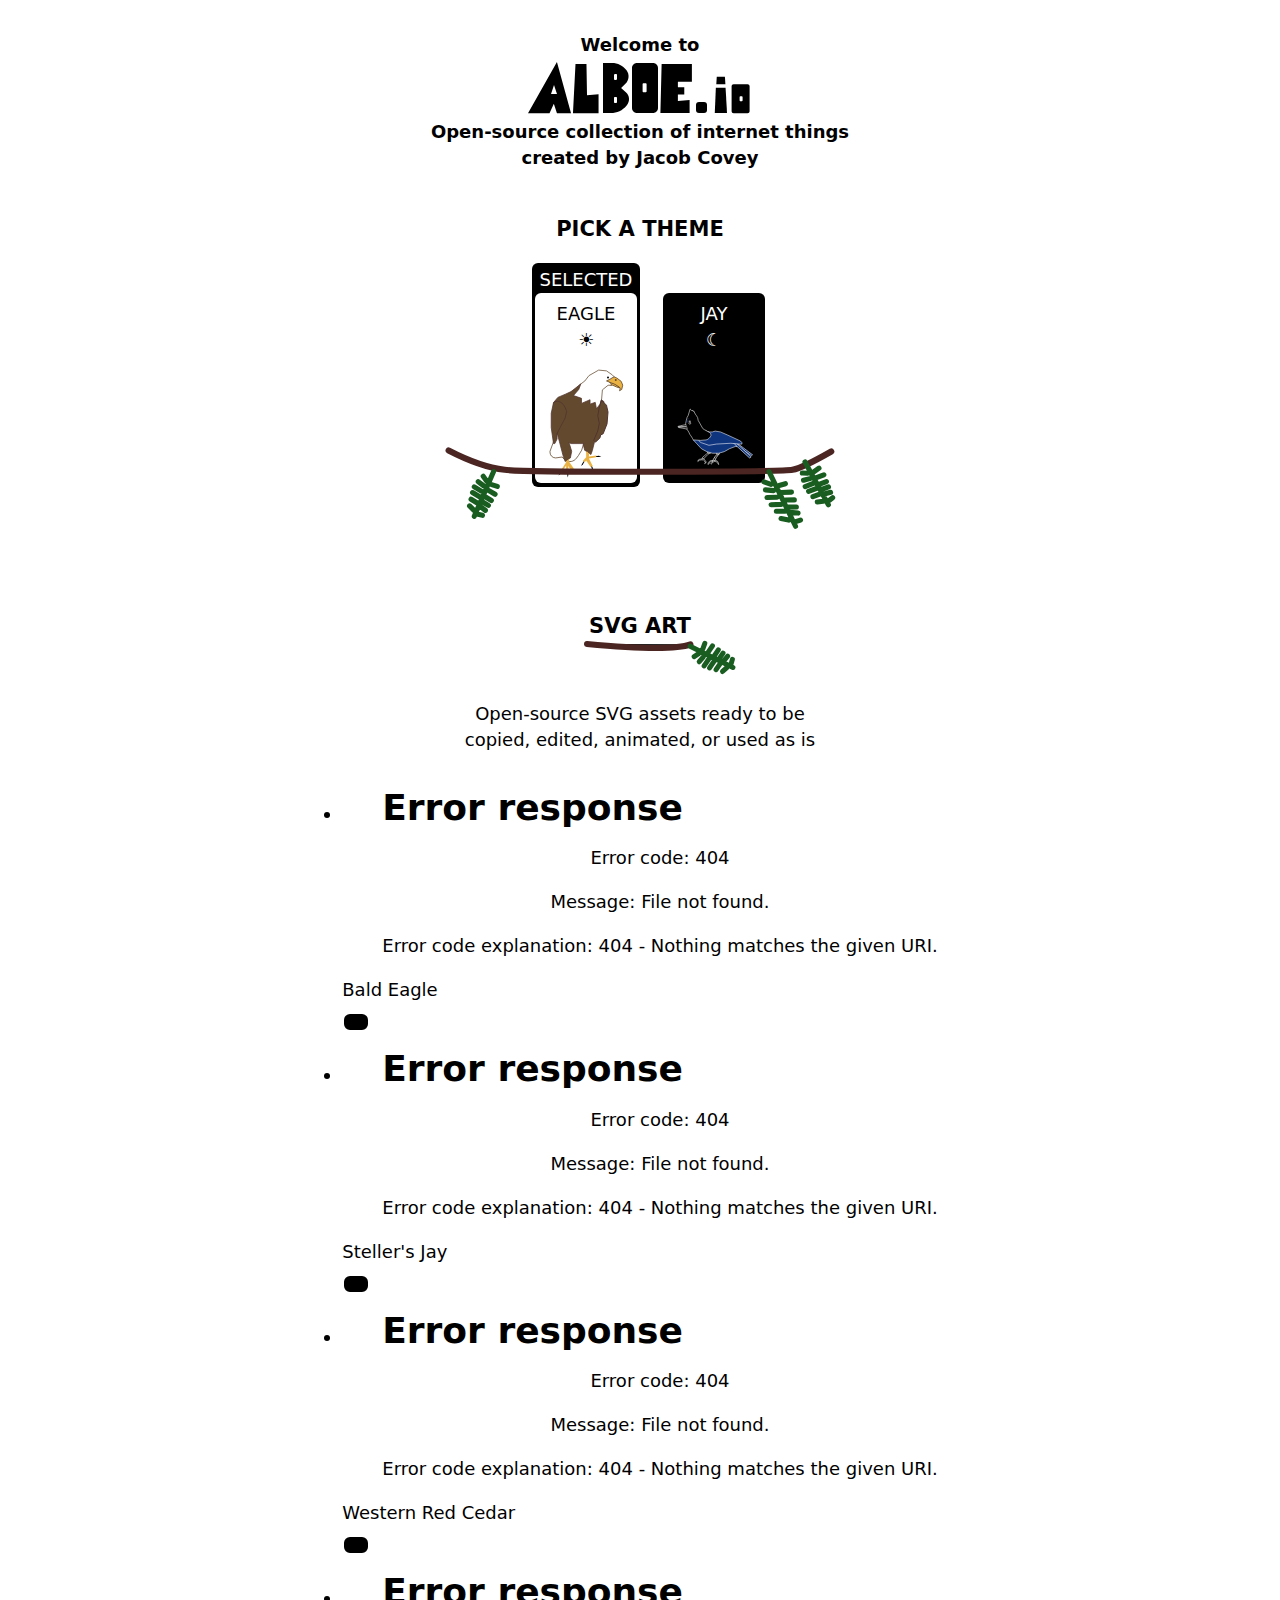
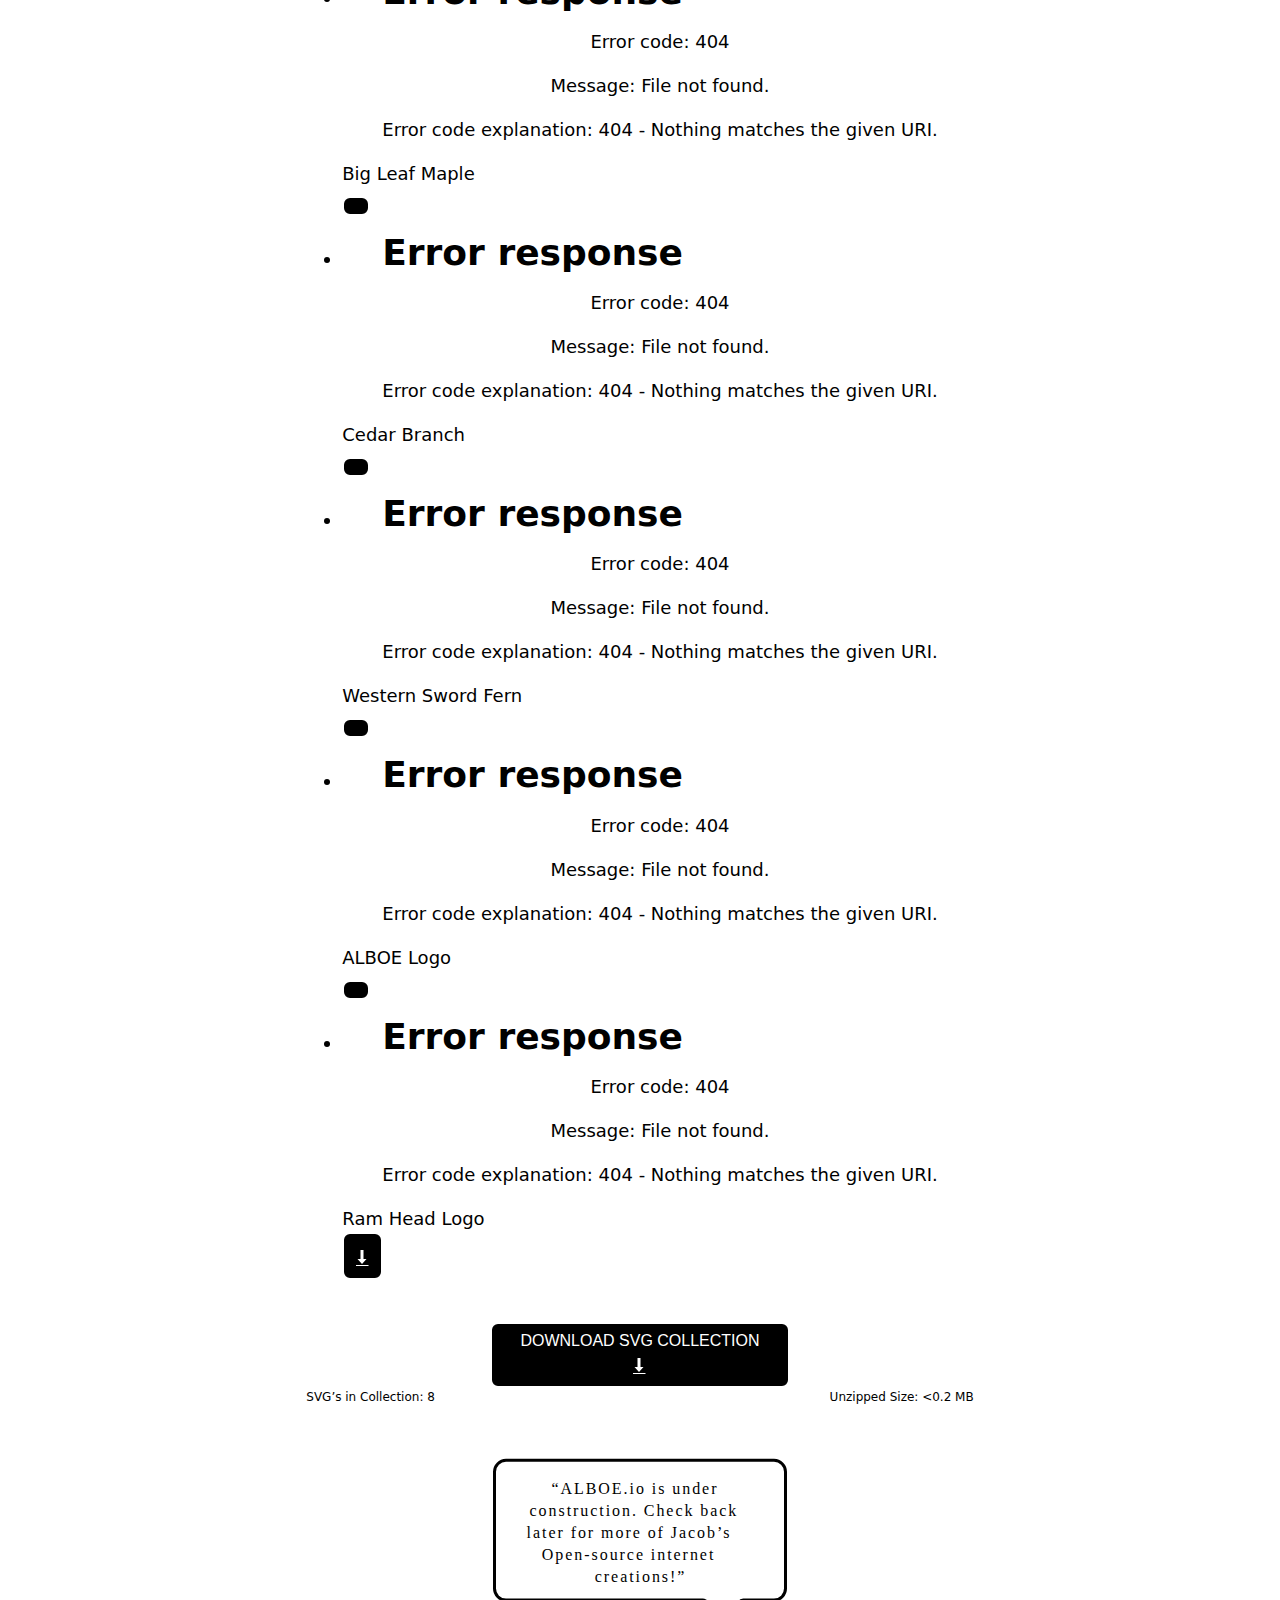
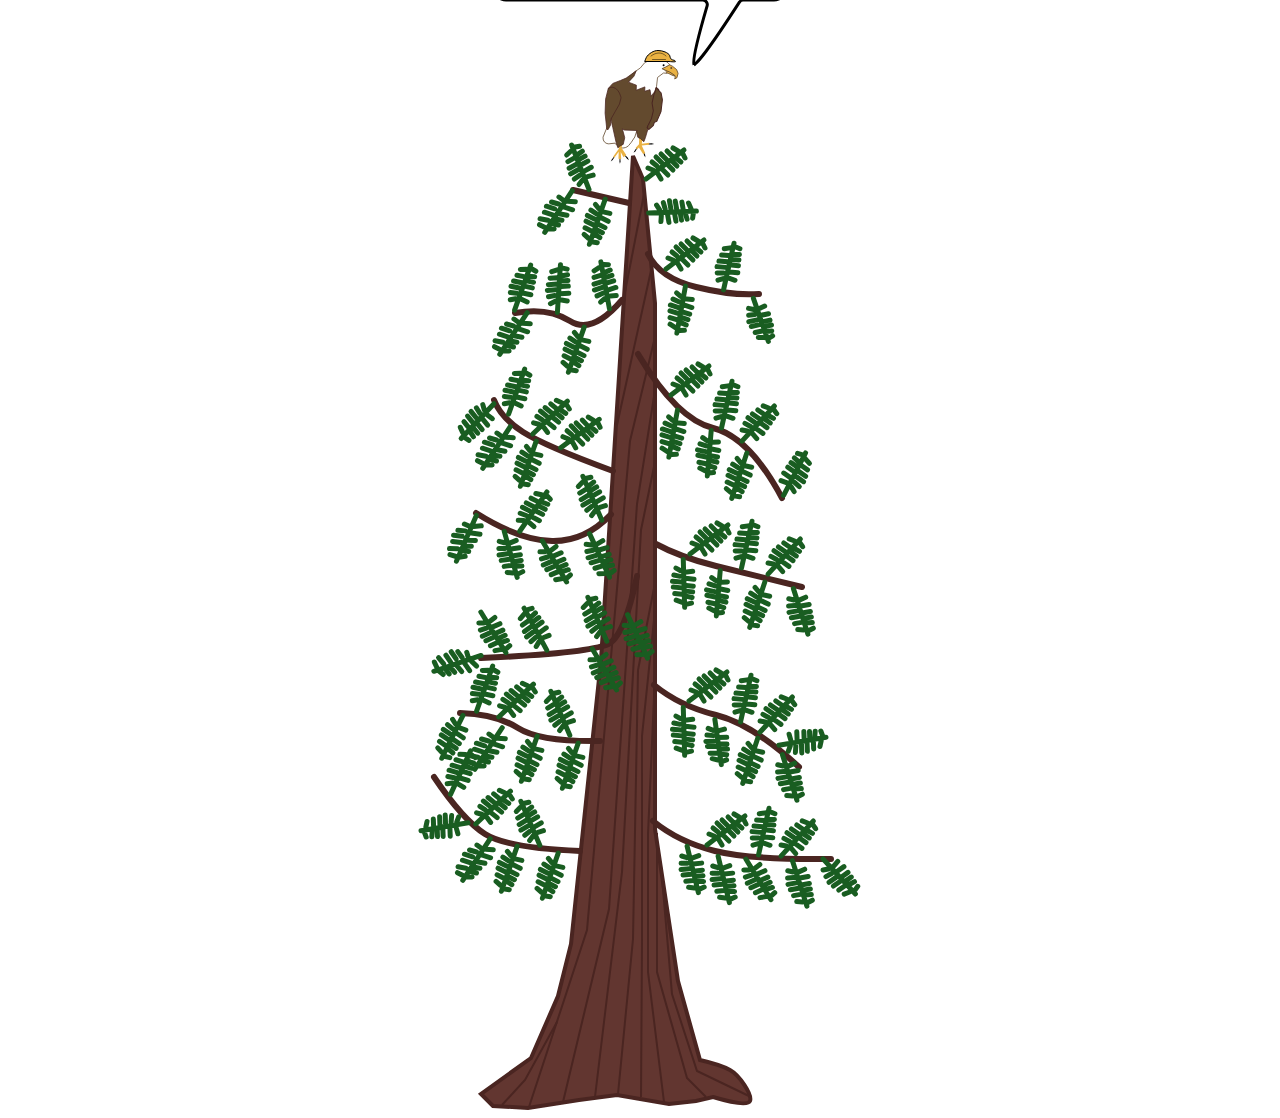
==== index.html @ 46cb4f80 "Update index.html" ====
<!DOCTYPE html>
<html>
    <head>
        <meta name='description' content='ABLOE a open-source software company.'>
        <!-- TODO: move this stuff to the the script in the header web component -->
        <meta charset='utf-8'>
        <meta name='viewport' content='width=device-width,initial-scale=1'>
        <title>ALBOE.io</title>
        <link rel="icon" type="image/x-icon" href='/internalResources/assets/stellers-head-x.svg'>
        <link rel="manifest" href="/manifest/manifest.webmanifest">
        <link rel="apple-touch-icon" href="/manifest/icon-384x384.png">
        <link rel="apple-touch-icon" sizes="152x152" href="/manifest/icon-152x152.png">
        <link rel="apple-touch-icon" sizes="180x180" href="/manifest/icon-180x180.png">
        <link rel="apple-touch-icon" sizes="167x167" href="/manifest/icon-167x167.png">
        <meta name="apple-mobile-web-app-capable" content="yes">
        <meta name="apple-mobile-web-app-title" content="ALBOE.io">
        <meta name="apple-mobile-web-app-status-bar-style" content="white">
        <!-- Fathom analytics -->
        <!-- <script src="https://cdn.usefathom.com/script.js" data-site="CLSILLWO" defer></script> -->
        <style>
            :root {
                --color-black: #000000;
                --color-white: #ffff;
                --color-hover: #7ec3ff;
                --color-background: var(--color-white);
                --inv-color: var(--color-black);
                --tran-opacity: 0;
            }

            @media (prefers-color-scheme: dark) {
                :root {
                    --color-background: var(--color-black);
                    --tran-opacity: 1;
                    --inv-color: var(--color-white);
                }
            }

            body {
                background-color: var(--color-background);
                font-family: system-ui, serif;
                display: flex;
                flex-direction: column;
                align-items: center;
                font-size: 18px;
                line-height: 26px;
            }

            main {
                display: flex;
                flex-direction: column;
                align-items: center;
                max-width: 1100px;
                height: 100vh;
            }

            h3 {
                font-weight: 600;
                text-transform: uppercase;
                color: var(--inv-color);
            }

            h4 {
                text-align: center;
                color: var(--inv-color);
            }

            #bottom-section-svg {
                max-width: 100%;
            }

            #alboe-svg {
                min-height: 53px;
            }

            #alboe-svg #ALBOE {
                fill: var(--inv-color);
            }

            .theme-btns {
                position: fixed;
                top: 24px;
                right: 48px;
                cursor: pointer;
            }

            .btm-close {
                margin-bottom: 4px;
            }

            .top-close {
                margin-top: 4px;
            }

            .theme-container {
                display: flex;
                flex-direction: column;
                align-items: center;
            }

            .theme-cards-container {
                display: flex;
                align-items: flex-end;
            }

            .branch-container {
                position: relative;
                top: -40px;
            }

            #branch-svg {
                max-width: 96vw;
            }

            .small-branch-svg {
                position: relative;
                left: 24px;
                top: -22px;
                margin-bottom: -22px;
            }

            .eagle-card-outer {
                height: 224px;
                width: 108px;
                border-radius: 6px;
                background-color: #000000;
                display: flex;
                justify-content: center;
                align-items: center;
                flex-direction: column;
            }

            #eagle-card {
                height: 190px;
                width: 102px;
                border-radius: 6px;
                background-color: #fff;
                text-align: center;
                cursor: pointer;
            }

            .jay-card-outer {
                height: 224px;
                width: 108px;
                border-radius: 6px;
                background-color: #fff;
                display: flex;
                justify-content: center;
                align-items: center;
                flex-direction: column;
                transform: translateX(20px);
            }

            #jay-card {
                height: 190px;
                width: 102px;
                border-radius: 6px;
                background-color: #000000;
                text-align: center;
                color: #fff;
                cursor: pointer;
            }

            #jay-svg {
                position: absolute;
                bottom: 20px;
                left: 16px;
            }

            .selected-txt {
                color: var(--color-background);
            }

            .cart-title {
                margin-top: 8px;
                margin-bottom: 16px;
            }

            .main-content {
                display: flex;
                align-items: center;
                flex-direction: column;
            }

            .download-icon {
                margin-top: 8px;
            }

            p {
                text-align: center;
                font-weight: 200;
                color: var(--inv-color);
            }

            .download-collection-btn {
                min-width: 300px;
                margin-top: 24px;
            }

            button {
                padding: 8px 12px;
                background-color: var(--color-black);
                color: var(--color-white);
                border: 2px solid white;
                border-radius: 8px;
                text-transform: uppercase;
                font-size: 16px;
                font-weight: 800px;
                cursor: pointer;
            }

            .below-btn {
                width: 100%;
                display: flex;
                justify-content: space-between;
                font-size: 12px;
                margin-top: -4px;
                padding: 0 2px;
            }

            .below-btn span {
                padding: 0 4px;
            }

            button:hover {
                border-color: var(--color-hover)
            }

            .or-section {
                display: flex;
                align-items: center;
                gap: 8px;
                margin-top: 24px;
                stroke: var(--inv-color);
                color: var(--inv-color);
            }

            .action-text {
                color: var(--inv-color);
                font-size: 18px;
                margin-top: 24px;
                /* text-decoration: underline; */
            }

            .bottom-section {
                margin-top: 48px;
            }

            .tran_bor {
                stroke-opacity: var(--tran-opacity);
            }

            .inv_bor {
                stroke: var(--inv-color);
            }
        </style>
    </head>
    <body>
        <main>
            <H4 class='btm-close'>Welcome to</H4>
            <!-- ALBOE.IO SVG -->
            <?xml
            version="1.0" encoding="UTF-8"?>
            <svg id='alboe-svg' width="223px" height="53px" viewBox="0 0 223 53" version="1.1" xmlns="http://www.w3.org/2000/svg" xmlns:xlink="http://www.w3.org/1999/xlink">
                <title>ALBOE.io</title>
                <g id="ALBOE">
                    <path d="M28.9306059,0 L43.0330267,51.1453328 L28.9306059,51.1453328 L25.8395362,41.7373147 L21.5165133,51.1453328 L-6.82121026e-13,51.1453328 L28.9306059,0 Z M26,23 L23,32 L29,32 L26,23 Z" id="A"></path>
                    <polygon id="L" points="47.5 2 58.4691558 2 59 33.2918412 70.5552626 32.2250635 70.5552626 51.361022 44.9553528 51.361022"></polygon>
                    <path d="M83.9964708,1 C89.7244615,1 95.1172336,3.70045819 98.5484909,8.28699842 C101.660033,12.4461776 101.176804,18.2736755 97.4226948,21.8635401 L93.0969817,26 L98.0972903,30.5393004 C101.639348,33.7547948 102.046903,39.1794243 99.0250597,42.8880681 L98.4148488,43.6369669 C94.6185446,48.2960894 88.9275157,51 82.9175782,51 L75,51 L75,1 L83.9964708,1 Z M88,35 L87,35 C86.4477153,35 86,35.4477153 86,36 L86,36 L86,40 C86,40.5522847 86.4477153,41 87,41 L87,41 L88,41 C88.5522847,41 89,40.5522847 89,40 L89,40 L89,36 C89,35.4477153 88.5522847,35 88,35 L88,35 Z M88,12 L87,12 C86.4871642,12 86.0644928,12.3860402 86.0067277,12.8833789 L86,13 L86,17 C86,17.5128358 86.3860402,17.9355072 86.8833789,17.9932723 L87,18 L88,18 C88.5128358,18 88.9355072,17.6139598 88.9932723,17.1166211 L89,17 L89,13 C89,12.4477153 88.5522847,12 88,12 Z" id="B"></path>
                    <path d="M125,1 C127.761424,1 130,3.23857625 130,6 L130,46 C130,48.7614237 127.761424,51 125,51 L109,51 C106.238576,51 104,48.7614237 104,46 L104,6 C104,3.23857625 106.238576,1 109,1 L125,1 Z M117.605447,21.3125877 L115.605447,21.3125877 C115.053162,21.3125877 114.605447,21.7603029 114.605447,22.3125877 L114.605447,22.3125877 L114.605447,29.3125877 C114.605447,29.8648724 115.053162,30.3125877 115.605447,30.3125877 L115.605447,30.3125877 L117.605447,30.3125877 C118.157731,30.3125877 118.605447,29.8648724 118.605447,29.3125877 L118.605447,29.3125877 L118.605447,22.3125877 C118.605447,21.7603029 118.157731,21.3125877 117.605447,21.3125877 L117.605447,21.3125877 Z" id="O"></path>
                    <path d="M219.605447,22.3125877 C220.710016,22.3125877 221.605447,23.2080182 221.605447,24.3125877 L221.605447,49.3125877 C221.605447,50.4171572 220.710016,51.3125877 219.605447,51.3125877 L205.605447,51.3125877 C204.500877,51.3125877 203.605447,50.4171572 203.605447,49.3125877 L203.605447,24.3125877 C203.605447,23.2080182 204.500877,22.3125877 205.605447,22.3125877 L219.605447,22.3125877 Z M213.605447,34.3125877 L212.605447,34.3125877 C212.053162,34.3125877 211.605447,34.7603029 211.605447,35.3125877 L211.605447,35.3125877 L211.605447,38.3125877 C211.605447,38.8648724 212.053162,39.3125877 212.605447,39.3125877 L212.605447,39.3125877 L213.605447,39.3125877 C214.157731,39.3125877 214.605447,38.8648724 214.605447,38.3125877 L214.605447,38.3125877 L214.605447,35.3125877 C214.605447,34.7603029 214.157731,34.3125877 213.605447,34.3125877 L213.605447,34.3125877 Z" id="O"></path>
                    <polygon id="E" points="133.630879 2 132.395417 51 161.605447 51 161.605447 38.0114177 149.887089 39 149.887089 32.3921656 156.279458 32.3921656 156.279458 25.1395354 149.887089 25.1395354 149.887089 19.7134732 163.888418 19.7134732 163.888418 2"></polygon>
                    <rect id="Rectangle" x="168" y="40" width="11" height="11" rx="3"></rect>
                    <g id="i" transform="translate(186.781359, 14.812588)">
                        <polygon id="Path-49" points="0 36.1874123 1.07224639 11 10.7947141 11 12.2431421 36.1874123"></polygon>
                        <polygon id="Path-51" points="1.5 7.5 10.6470037 7.5 10.1025891 0 2.01916153 0"></polygon>
                    </g>
                </g>
            </svg>
            <!-- END OF ALBOE.IO SVG -->
            <h4 class='top-close'>Open-source collection of internet things
        
</br>created by Jacob Covey
      </h4><h3>Pick A Theme</h3>
<div class='theme-container'>
    <div class='theme-cards-container'>
        <div class='eagle-card-outer'>
            <span class='selected-txt'>SELECTED</span>
            <div id='eagle-card'>
                <div class='cart-title'>EAGLE
              
</br>☀︎
              </div>
<!-- Eagle SVG -->
<svg width="76px" height="109px" viewBox="0 0 76 109" version="1.1" xmlns="http://www.w3.org/2000/svg" xmlns:xlink="http://www.w3.org/1999/xlink">
    <title>eagle</title>
    <g id="Cedar" stroke="none" stroke-width="1" fill="none" fill-rule="evenodd">
        <g id="Artboard-Copy" transform="translate(-722.000000, -377.000000)">
            <g id="page" transform="translate(32.000000, 72.000000)">
                <g id="eagle" transform="translate(690.000000, 306.000000)">
                    <path d="M5.54723913,69.7408693 L4.26547821,76.7114646 L3.03570646,84.4728636 L3.14498339,85.2094532 C3.60384509,88.302446 6.48319207,90.4378312 9.57618487,89.9789695 C10.1273685,89.8971985 10.6634615,89.7345071 11.167127,89.4961566 L11.167127,89.4961566 L11.167127,89.4961566 L15.9952822,87.7973859 L18.3266109,89.4518291 C21.9428536,92.0181203 26.9547875,91.1669664 29.5210787,87.5507237 C29.6493114,87.3700269 29.7700092,87.1840994 29.8828622,86.9934186 L29.8828622,86.9934186 L29.8828622,86.9934186 L31.7044161,83.3272808 L33.9170997,77.366854 L35.2857065,62.3268593 L8.7158343,60.75 L5.54723913,69.7408693 Z" id="tail" stroke="#634A2E" stroke-width="0.75" fill="#FFFFFF" transform="translate(19.160706, 77.625000) rotate(11.000000) translate(-19.160706, -77.625000) "></path>
                    <g id="Group" transform="translate(10.528365, 86.620899)">
                        <polygon id="claw2" fill="#000000" transform="translate(16.149757, 14.543160) rotate(-77.000000) translate(-16.149757, -14.543160) " points="17.2600058 12.0659326 15.2662297 14.7108174 14.25 17.0203874 16.2443821 15.3448466 18.0495135 12.3689822"></polygon>
                        <polygon id="claw1" fill="#000000" transform="translate(9.274757, 17.880164) rotate(-37.000000) translate(-9.274757, -17.880164) " points="10.3119538 15.5659326 8.44936396 18.0367895 7.5 20.1943947 9.36315601 18.629101 11.0495135 15.8490422"></polygon>
                        <polygon id="claw" fill="#000000" points="2.81195379 14.3159326 0.949363963 16.7867895 -7.77156117e-15 18.9443947 1.86315601 17.379101 3.54951354 14.5990422"></polygon>
                        <polygon id="Path-3" fill="#EAB243" points="7.62309832 1.13048166 7.62309832 5.72399666 2.17048617 14.1604288 3.45896729 15.0421736 7.62309832 8.95472489 7.62309832 15.9599955 10.3961571 15.9599955 9.60027576 9.12910098 12.6514488 14.1604288 15.2703666 11.8453346 10.3961571 4.96794971 10.9738232 0"></polygon>
                    </g>
                    <g id="Group" transform="translate(33.028365, 79.120899)">
                        <polygon id="claw2" fill="#000000" transform="translate(17.149757, 7.293160) rotate(-128.000000) translate(-17.149757, -7.293160) " points="18.2600058 4.81593259 16.2662297 7.46081736 15.25 9.77038739 17.2443821 8.09484659 19.0495135 5.11898218"></polygon>
                        <polygon id="claw1" fill="#000000" transform="translate(11.024757, 18.380164) rotate(-56.000000) translate(-11.024757, -18.380164) " points="12.0619538 16.0659326 10.199364 18.5367895 9.25 20.6943947 11.113156 19.129101 12.7995135 16.3490422"></polygon>
                        <polygon id="claw" fill="#000000" points="2.81195379 11.8159326 0.949363963 14.7867895 -7.10542736e-15 16.9443947 1.86315601 15.379101 3.54951354 12.0990422"></polygon>
                        <polygon id="Path-3" fill="#EAB243" points="5.12309832 0 5.12309832 8.22399666 1.96376245 11.75 3.31961303 13.411433 5.12309832 11.4547249 9.58487958 17.7678972 11.7034882 16.8159326 7.89842804 9.39500537 15.0057228 8.22399666 15.4655849 6.29315999 7.89615709 7.46794971 8.43828653 1.85116362"></polygon>
                    </g>
                    <g id="head" transform="translate(19.520228, 0.090245)">
                        <polygon id="lower-beak" stroke="#634A2E" stroke-width="0.819375" fill="#EAB243" points="38.479772 11.4097553 42.4550477 12.1094815 46.8969098 13.7093652 50.3542615 15.9066406 51.0542982 16.2599874 52.229772 17.9097553 48.9642049 16.8696675 45.1910178 15.1136968 42.8876091 14.9164888"></polygon>
                        <polygon id="upper-beak" stroke="#634A2E" stroke-width="0.819375" fill="#EAB243" points="46.4288015 6.6597553 49.3088687 7.98329404 53.6303846 11.231238 55.229772 15.0382286 54.2189625 19.3598741 52.0035181 20.6597553 52.6433717 18.3651013 51.8307335 16.934092 46.9162706 14.0108973 41.2211469 11.8512838 37.979772 11.231238"></polygon>
                        <ellipse id="Oval" fill="#634A2E" cx="48.229772" cy="9.7847553" rx="1" ry="1"></ellipse>
                        <path d="M11.3266478,15.3612318 L17.3447301,10.853284 L21.4065654,5.56477453 L31.1448434,0 L38.9536151,0.799871479 L44.7815184,4.7920704 L46.5614023,6.59790195 L42.3652011,9.13929803 L38.9536151,10.853284 C40.5360309,11.4053735 41.6732262,11.9692923 42.3652011,12.5450405 C43.057176,13.1207886 43.6452546,13.9923603 44.129437,15.1597553 L40.5693378,15.1597553 L34.8712574,19.7539461 L34.1071699,29.0762313 L31.1448434,41.1189764 L-4.61852778e-14,29.7283617 L11.3266478,15.3612318 Z" id="Path" stroke="#634A2E" stroke-width="0.75" fill="#FFFFFF"></path>
                        <circle id="eye" fill="#000000" cx="40.479772" cy="7.4097553" r="1"></circle>
                    </g>
                    <path d="M32.8097089,13.9545508 L30.75,19.4441905 L25.4591318,25.5616327 L33.4748889,28.3185928 L33.4748889,33.4113004 L42.0428179,29.7263323 L42.0428179,34.1265368 L47.2372981,32.3639122 L48.4615188,38.8509141 L52.0114123,34.1265368 L53.3867564,29.7263323 L55.9698587,31.6588689 L54.2519614,54.5555559 L46.5328929,68.2885508 L46.5331354,71.7856842 L44.3599305,80.3941994 L42.909083,84.5909839 L39.536111,81.6237449 L36.7721991,80.3941994 L35.3204514,74.9171104 L35.7048929,73.4845508 L35.3204514,73.6035442 L23.0113008,73.6035442 L20.9958929,72.4255508 L23.6075382,81.0346447 C23.6431324,81.1520393 23.6567222,81.274638 23.6479993,81.3963107 L23.6318274,81.5174477 L22.3681912,87.9539448 L20.2302296,89.0666875 C19.7589825,89.3119569 19.3223972,89.6187268 18.9319241,89.9789513 L18.9319241,89.9789513 L17.1868411,91.5888487 L15.3265405,86.6035698 L11.3237264,71.2467188 L9.94089285,65.9655508 L9.84869194,65.9111442 L9.77789285,65.3405508 L9.06561117,62.6161045 L9.44289285,62.6155508 L5.72389285,32.3639122 L9.84869194,27.3921836 L17.4001552,24.175048 L23.0113008,21.6178891 L32.8097089,13.9545508 Z" id="Combined-Shape" stroke="#51332F" stroke-width="0.75" fill="#634A2E"></path>
                    <path d="M13.7046991,32.9043125 L14.8678507,34.0814271 C15.8613311,35.0868337 16.6467313,36.2783364 17.1790777,37.5877076 L18.3892126,40.5641824 C18.5600498,40.9843774 18.5998958,41.4463961 18.503524,41.889636 L17.2021517,47.875 L17.2021517,47.875 L13.3629888,55.1628898 L9.06561117,63.4143851 L9.06561117,69.0539928 L6.80836101,73.6035442 L5.5,73.6035442 L3.20534144,57.5401788 L3.20534144,43.3347894 L5.5,32.5585001 L6.98936093,31.7842318 C8.30322728,31.1011972 9.85459396,31.0451813 11.2143,31.6316799 L12.9165857,32.3659476 C13.2114262,32.4931248 13.4790062,32.6759102 13.7046991,32.9043125 Z" id="wing" stroke="#51332F" stroke-width="0.75" fill="#634A2E"></path>
                    <polygon id="Path-2" stroke="#51332F" fill="#634A2E" points="53.5165334 30.2613757 58.4738431 35.210446 60 42.0611765 59 53.9339024 55.123226 63.827941 52.7349305 64.8171733 51.8652237 68.0399773 47.4527096 72.1480227 45.7181438 70.3733755 49.7757294 61 51.3091041 53.3402447 49.7757294 45.6827753 51.3091041 37.1324673 52.3096455 34.5207065"></polygon>
                </g>
            </g>
        </g>
    </g>
</svg>
<!-- End Eagle SVG -->
</div></div>
<div class='jay-card-outer'>
    <span class='selected-txt'>SELECTED</span>
    <div id='jay-card'>
        <div class='cart-title'>JAY
              
</br>☾
            </div>
<!-- Jay SVG -->
<!-- <?xml version="1.0" encoding="UTF-8"?> -->
<svg id='jay-svg' width="78px" height="59px" viewBox="0 0 78 59" version="1.1" xmlns="http://www.w3.org/2000/svg" xmlns:xlink="http://www.w3.org/1999/xlink">
    <title>Jay</title>
    <g id="Cedar" stroke="none" stroke-width="1" fill="none" fill-rule="evenodd">
        <g id="Artboard-Copy" transform="translate(-850.000000, -420.000000)">
            <g id="page" transform="translate(32.000000, 72.000000)">
                <g id="Jay-Card" transform="translate(806.000000, 257.000000)">
                    <rect id="Rectangle" stroke="#000000" stroke-width="2" fill="#000000" x="1" y="1" width="99" height="165"></rect>
                    <g id="Jay" transform="translate(51.000000, 121.000000) scale(-1, 1) translate(-51.000000, -121.000000) translate(12.000000, 92.000000)">
                        <g id="legs" transform="translate(34.625113, 42.579718)" stroke="#FFFFFF">
                            <g id="back-leg" transform="translate(0.000000, 1.096154)">
                                <polygon id="leg" stroke-width="0.730769231" fill="#070707" points="0.284743135 1.09615385 3.19068632 5.02403846 4.25443931 7.28859782 5.18030004 8.32914934 7.125 8.15249287 6.21153846 7.04771024 4.41658237 4.01939305 1.83762775 1.09615385"></polygon>
                                <polygon id="Path-2" stroke-width="0.548076923" fill="#000309" points="0 0 -8.93025554e-18 0.774464951 0 1.44869112 0.949070488 1.64423077 2.10038868 1.64423077 2.74038462 1.26767041 2.92792117 0.551848137"></polygon>
                                <g id="claws" transform="translate(0.548077, 7.855769)" fill="#000000" stroke-width="0.548076923">
                                    <path d="M7.83776821,-2.44249065e-15 L9.29837316,0.711637044 L10.3301287,1.88396798 L10.9615385,3.76793597 L10.0617385,3.65384615 L8.95156945,1.46153846 L7.59273323,0.930892403 L5.70912293,0.747 L6.57692308,1.46153846 L7.23241035,2.15945409 L7.85819135,2.92307692 L7.65866486,3.65384615 L6.16669756,2.15945409 L5.51176971,1.46153846 L4.72512293,0.819 L2.54534143,1.20795485 L1.83121131,1.643415 L1.16183377,2.5014558 C0.721593957,3.42385878 0.416990635,3.92978377 0.248023799,4.01923077 C0.0790569625,4.10867777 0.118177235,3.74329315 0.365384615,2.92307692 L0.365384615,2.92307692 L0.607492286,2.0687093 L1.37085761,0.711637044 L2.83146256,-4.4408921e-15 L5.33461538,0.275972123 L7.83776821,-2.44249065e-15 Z" id="Combined-Shape"></path>
                                </g>
                            </g>
                            <g id="front-leg" transform="translate(8.586538, 0.000000)" stroke-width="0.548076923">
                                <polygon id="leg" fill="#070707" transform="translate(4.592928, 4.123679) rotate(-1.000000) translate(-4.592928, -4.123679) " points="0.190868829 0.263934012 2.90828238 2.83315214 6.63814894 6.75663089 6.88301913 7.93452101 8.99498784 8.06763824 8.06813627 5.59705158 6.30360484 4.13649432 4.59259319 2.63636962 1.49218135 0.1797202"></polygon>
                                <g id="claws" transform="translate(4.669359, 6.942470)" fill="#000000">
                                    <path d="M2.63054898,0.116767853 C5.33395661,0.57139497 6.77348287,0.837275532 6.94912774,0.91440954 C7.12477262,0.991543549 7.43430321,1.17921505 7.87771954,1.47742405 L8.30056068,3.00525903 L6.94912774,1.73557692 L4.85287251,1.31365725 C3.77569889,1.43262392 3.10100083,1.41352339 2.82877834,1.25635566 L2.77972499,1.22376785 L2.61059236,1.54656981 L1.78039506,2.2524047 L0.801934381,3.98838941 L1.50693819,5.11538462 L0.32195791,4.45216658 L-0.000275010974,3.37101279 L1.09025316,1.66081743 L2.61059236,0.182530031 L2.69272499,0.243767853 L2.63054898,0.116767853 Z" id="Combined-Shape"></path>
                                </g>
                                <polygon id="Path-2" fill="#000102" transform="translate(1.829345, 1.096154) rotate(-13.000000) translate(-1.829345, -1.096154) " points="0.619358157 0.365384615 0.365384615 0.957157258 0.365384615 1.63138343 1.3144551 1.82692308 2.46577329 1.82692308 3.10576923 1.45036272 3.29330578 0.734540445"></polygon>
                            </g>
                        </g>
                        <g id="body" transform="translate(16.773783, 21.269337)">
                            <polygon stroke="#FFFFFF" stroke-width="0.548076923" fill="#10357F" points="43.941103 9.6056627 40.374338 13.5310687 35.7992544 18.4881109 30.4008332 21.3612639 24.7549854 22.9668247 18.5089536 22.9668247 12.891589 21.3612639 7.82009091 18.4881109 1.99336115 16.2862437 0 16.2862437 1.34148069 12.9497864 9.17161672 9.6056627 20.1492227 5.29087755 27.8961187 2.15672907 32.0050629 0.182692308"></polygon>
                            <path d="M43.941103,9.26013155 C44.3088866,9.41943914 43.9210339,9.5327435 42.7775449,9.60004464 C41.6340559,9.66734579 40.0649776,9.66921847 38.07031,9.6056627 L30.0054345,7.67023358 L24.6461829,5.10518217 L22.9206035,4.20939549 C25.6466937,3.12404082 27.6766459,2.28575568 29.0104602,1.69454008 C30.3442744,1.10332448 31.4092962,0.538477785 32.2055254,0 L43.941103,9.26013155 Z" id="upper-back" fill="#111010"></path>
                        </g>
                        <g id="tail-feathers" transform="translate(0.151191, 32.988467)" fill="#10357F" stroke="#FFFFFF" stroke-width="0.548076923">
                            <path d="M17.7724116,1.03201104 L18.9403704,2.55592119 L2.15104013,13.2962797 L1.02690594,12.3044413 L17.7724116,1.03201104 Z" id="Rectangle" transform="translate(9.839350, 7.242411) rotate(-3.000000) translate(-9.839350, -7.242411) "></path>
                            <path d="M18.7937117,2.2538147 L21.4273719,2.71820005 L20.083802,3.69960849 L3.15898311,14.5266409 L2.2074027,13.9722658 C2.06286302,13.7836756 2.00844815,13.554353 2.03731573,13.3360431 C2.06574467,13.1210502 2.17494444,12.9167378 2.35837983,12.7725279 L2.35837983,12.7725279 L18.7937117,2.2538147 Z" id="Rectangle" transform="translate(11.673552, 8.542300) rotate(-10.000000) translate(-11.673552, -8.542300) "></path>
                        </g>
                        <g id="wing" transform="translate(12.071914, 22.078829)" fill="#10357F" stroke="#FFFFFF" stroke-width="0.548076923">
                            <path d="M33.7123299,0.885048171 L29.6626091,0.885048171 L26.6724212,0 L21.4255073,0.885048171 L14.1778775,4.0164907 L1.41161214,9.96531378 L0,11.5774367 L0,13.0080029 L2.37560161,13.0080029 L11.1072571,12.1882758 L25.5750274,13.0080029 L33.0144855,14.2190026 L40.7476882,11.5774367 L42.1816589,10.6406765 C42.5202698,10.4194746 42.7520763,10.0678438 42.8219169,9.66945971 L42.9579798,8.89333155 C42.9691454,8.82964065 42.9458116,8.76479211 42.8966253,8.72281707 L33.7123299,0.885048171 L33.7123299,0.885048171 Z"></path>
                        </g>
                        <g id="head" transform="translate(42.932692, 0.000000)">
                            <path d="M20.8479932,-3.97903932e-12 L21.2071526,0.913461538 L22.8978939,6.54313858 L23.9952809,8.47556044 L24.7282299,11.3648423 L25.3746875,14.3122113 L25.3746875,15.6265845 L23.9952809,20.3769013 L22.2761044,23.0888285 L21.2836538,25.2833031 C20.4598774,26.4088851 19.8142464,27.3497324 19.3467607,28.105845 C18.8792751,28.8619576 18.3577528,29.8004435 17.782194,30.9213025 L14.8821543,31.065 L10.4355648,31.3945251 L8.10561157,31.1579138 L4.97394749,30.9213025 L3.31615405,30.3383492 L1.70986958,28.9418993 L1.07481034,28.3035044 L0.0681542885,26.4807377 L0.328397097,24.5850841 L1.70986958,23.3987338 L6.77515429,20.608 L8.22530287,19.5951586 L12.871138,11.4654964 L13.4714352,8.54120922 C13.4803451,8.4978054 13.4970753,8.4563841 13.5208091,8.41896767 L14.809371,6.38753892 C14.8116825,6.38389495 14.8141223,6.38033401 14.8166859,6.37686281 L15.758634,5.10143124 L17.3442905,1.94164447 L17.9164499,2.42608045 L18.4780637,1.29975975 L18.9234574,1.94164447 L19.9026956,0.913461538 L20.8479932,-3.97903932e-12 Z" id="Combined-Shape" stroke="#FFFFFF" stroke-width="0.548076923" fill="#000000"></path>
                            <g id="Beak" transform="translate(23.568742, 15.164192)">
                                <g id="upper-beak-2" transform="translate(0.665375, 0.042478)">
                                    <path d="M0.799026108,0.365384615 L3.00598303,0.790787535 L6.56849826,1.63490909 C6.59485124,1.64114949 6.62108541,1.64788127 6.64718811,1.65509733 C8.65458576,2.21004051 9.37769131,2.48261432 8.81650475,2.47281878 C8.2516717,2.46295958 7.17673192,2.44419643 5.59168541,2.41652935 L1.8611799,2.41652935 L0.365384615,2.41652935 L0.799026108,0.365384615 Z" id="upper-beak" stroke="#FFFFFF" stroke-width="0.548076923" fill="#060404" transform="translate(4.682901, 1.419229) rotate(-1.000000) translate(-4.682901, -1.419229) "></path>
                                    <polygon id="Path-7" fill="#000000" points="0.867855547 0.161036503 1.00928623 0.745506683 0.716689685 2.21102902 0.148748681 2.21102902 0.554675869 0.105839738"></polygon>
                                </g>
                                <g id="lower-beak-2" transform="translate(0.000000, 2.103010)">
                                    <polygon id="lower-beak" stroke="#FFFFFF" stroke-width="0.548076923" fill="#060404" points="1.09768083 0.548076923 3.82378525 0.688839709 8.64301287 0.901031351 9.20069829 0.901031351 8.9656451 1.1899093 5.37193318 1.8631874 0.365384615 2.81183156 0.578543749 0.548076923"></polygon>
                                    <polygon id="Path-7" fill="#000000" points="0.795135623 0.273238558 0.838952555 0.751394611 0.686562195 2.47731858 0.081052277 2.577029 0.306589472 0.0549234304"></polygon>
                                </g>
                            </g>
                            <ellipse id="eye" stroke="#FFFFFF" stroke-width="0.5" cx="21.2836538" cy="14.1586538" rx="1" ry="1"></ellipse>
                            <path d="M20.3480422,11.7699134 L20.9417494,11.7699134 C20.9574508,11.7699134 20.9730867,11.7719375 20.9882706,11.7759358 L22.1223104,12.0745543 C22.2828018,12.1168153 22.3946526,12.2619317 22.3946526,12.4278941 L22.3946526,12.6702827 C22.3946526,12.7711809 22.3128585,12.852975 22.2119603,12.852975 C22.1862136,12.852975 22.1607578,12.847533 22.1372616,12.8370058 L21.2836538,12.4545552 L21.2836538,12.4545552 L20.5248969,12.2560613 C20.4923781,12.2475542 20.4628365,12.2302406 20.4395236,12.2060259 L20.2474122,12.0064832 C20.1939055,11.9509068 20.1955834,11.8624775 20.2511598,11.8089708 C20.2771876,11.7839124 20.3119122,11.7699134 20.3480422,11.7699134 Z" id="brow-patch" fill="#FFFFFF" transform="translate(21.207153, 12.361120) rotate(-16.000000) translate(-21.207153, -12.361120) "></path>
                            <polygon id="Path" fill="#10357F" points="22.4961884 9.50557625 22.9940685 10.6449793 23.351455 12.3655443 23.6393265 13.4268145 23.6393265 13.707577 23.9300852 13.8622649 24.318242 13.707577 24.318242 13.4268145 24.1168194 12.5287177 23.5303495 10.8804301 23.1550022 9.63099348 22.8489664 9.30850991 22.4961884 9.04758179"></polygon>
                        </g>
                    </g>
                </g>
            </g>
        </g>
    </g>
</svg>
</div></div></div>
<div class='branch-container'>
    <svg id='branch-svg' width="400px" height="98px" viewBox="-8 0 392 90" version="1.1" xmlns="http://www.w3.org/2000/svg" xmlns:xlink="http://www.w3.org/1999/xlink">
        <title>branch</title>
        <g id="cedar-branch" stroke="none" stroke-width="1" fill="none" fill-rule="evenodd" stroke-linecap="round">
            <path d="M0.43627178,0.358834692 C21.1029384,11.0255014 39.4362718,17.3588347 55.4362718,19.3588347 C79.4362718,22.3588347 327.436272,21.3588347 337.436272,19.3588347 C344.102938,18.0255014 356.769605,12.0255014 375.436272,1.35883469" stroke="#4A2521" stroke-width="6"></path>
            <path d="M341.703479,49.1942002 L379.703479,20.1942002 M373.703479,21.1942002 L368.703479,18.1942002 M367.703479,26.1942002 L362.703479,21.1942002 M362.703479,30.1942002 L356.703479,24.1942002 M357.703479,33.1942002 L351.703479,27.1942002 M352.703479,36.1942002 L347.703479,32.1942002 M348.703479,40.1942002 L343.703479,38.1942002 M356.703479,49.1942002 L353.703479,44.1942002 M363.703479,45.1942002 L357.703479,39.1942002 M372.703479,36.1942002 L367.703479,31.1942002 M368.703479,40.1942002 L363.703479,35.1942002 M380.703479,28.1942002 L378.703479,24.1942002 M376.703479,32.1942002 L371.703479,28.1942002" id="Combined-Shape" stroke="#195D21" stroke-width="5" transform="translate(361.203479, 33.694200) scale(1, -1) rotate(-24.000000) translate(-361.203479, -33.694200) "></path>
            <path d="M14.7034792,59.1942002 L52.7034792,30.1942002 M46.7034792,31.1942002 L41.7034792,28.1942002 M40.7034792,36.1942002 L35.7034792,31.1942002 M35.7034792,40.1942002 L29.7034792,34.1942002 M30.7034792,43.1942002 L24.7034792,37.1942002 M25.7034792,46.1942002 L20.7034792,42.1942002 M21.7034792,50.1942002 L16.7034792,48.1942002 M29.7034792,59.1942002 L26.7034792,54.1942002 M36.7034792,55.1942002 L30.7034792,49.1942002 M45.7034792,46.1942002 L40.7034792,41.1942002 M41.7034792,50.1942002 L36.7034792,45.1942002 M53.7034792,38.1942002 L51.7034792,34.1942002 M49.7034792,42.1942002 L44.7034792,38.1942002" id="Combined-Shape" stroke="#195D21" stroke-width="5" transform="translate(34.203479, 43.694200) scale(1, -1) rotate(-76.000000) translate(-34.203479, -43.694200) "></path>
            <path d="M300.829481,64.2833284 L352.829481,35.2833284 M343.84889,36.3342286 L336.84889,33.3342286 M335.98367,41.5931392 L328.98367,36.5931392 M329.069239,44.8365336 L321.069239,38.8365336 M321.777596,48.2762921 L313.777596,42.2762921 M315.214681,51.5764153 L308.214681,47.5764153 M309.561342,55.1633268 L302.561342,53.1633268 M320.799411,63.751457 L316.799411,58.751457 M330.377843,60.4021225 L322.377843,54.4021225 M342.700037,51.1790882 L335.700037,46.1790882 M337.046698,55.7659996 L330.046698,50.7659996 M353.358231,43.0619942 L350.358231,39.0619942 M347.493012,47.3209048 L340.493012,43.3209048" id="Combined-Shape" stroke="#195D21" stroke-width="5" transform="translate(327.093856, 48.808779) scale(1, -1) rotate(-35.000000) translate(-327.093856, -48.808779) "></path>
        </g>
    </svg>
</div>
</div>
<div class='main-content'>
    <h3>SVG Art</h3>
    <svg class='small-branch-svg' width="160px" height="45px" viewBox="0 0 154 45" version="1.1" xmlns="http://www.w3.org/2000/svg" xmlns:xlink="http://www.w3.org/1999/xlink">
        <g id="branch" stroke-width="1" fill-rule="evenodd" stroke-linecap="round">
            <path d="M0,6 C55.915029,11.1451129 90.3937863,11.2647245 103.436272,6.35883469" stroke="#4A2521" stroke-width="6"></path>
            <path d="M105.703479,35.1942002 L143.703479,6.19420017 M137.703479,7.19420017 L132.703479,4.19420017 M131.703479,12.1942002 L126.703479,7.19420017 M126.703479,16.1942002 L120.703479,10.1942002 M121.703479,19.1942002 L115.703479,13.1942002 M116.703479,22.1942002 L111.703479,18.1942002 M112.703479,26.1942002 L107.703479,24.1942002 M120.703479,35.1942002 L117.703479,30.1942002 M127.703479,31.1942002 L121.703479,25.1942002 M136.703479,22.1942002 L131.703479,17.1942002 M132.703479,26.1942002 L127.703479,21.1942002 M144.703479,14.1942002 L142.703479,10.1942002 M140.703479,18.1942002 L135.703479,14.1942002" id="Combined-Shape" stroke="#195D21" stroke-width="5" transform="translate(125.203479, 19.694200) scale(1, -1) rotate(11.000000) translate(-125.203479, -19.694200) "></path>
        </g>
    </svg>
    <p>
        Open-source SVG assets ready to be<br>copied, edited, animated, or used as is
      
    </p>
    <div id='individual-svg-section'></div>
    <button class='download-collection-btn'>
        <div>Download SVG Collection
        </div>
        <svg class='download-icon' width="13px" height="16px" viewBox="0 0 13 16" version="1.1" xmlns="http://www.w3.org/2000/svg" xmlns:xlink="http://www.w3.org/1999/xlink">
            <title>download</title>
            <g id="btn">
                <g id="download">
                    <path d="M4.5,0 L7.5,0 L7.5,9 L10.5,9 L6,14 L1.5,9 L4.5,9 L4.5,0 Z" id="Combined-Shape" fill="#FFFFFF"></path>
                    <line x1="0" y1="15.5" x2="12" y2="15.5" id="Line-4" stroke="#FFFFFF" stroke-linecap="square"></line>
                </g>
            </g>
        </svg>
    </button>
    <div class='below-btn'>
        <span>SVG’s in Collection: 8</span>
        <span>Unzipped Size: &lt;0.2 MB</span>
    </div>
    <!-- <div class='or-section'>
        <svg width="40px" height="2px" viewBox="0 0 40 2" version="1.1" xmlns="http://www.w3.org/2000/svg" xmlns:xlink="http://www.w3.org/1999/xlink">
          <line x1="1" x2="40" stroke-width="4" stroke-linecap="round"></line>
        </svg>
        OR
        <svg width="40px" height="2px" viewBox="0 0 40 2" version="1.1" xmlns="http://www.w3.org/2000/svg" xmlns:xlink="http://www.w3.org/1999/xlink">
          <line x1="1" x2="40" stroke-width="4" stroke-linecap="round"></line>
        </svg>
      </div>

      <div class='action-text'>
        Download individual SVG files below:
      </div> -->
</div>
<div class='bottom-section'>
    <!-- SVG TREE -->
    <?xml
    version="1.0" encoding="UTF-8"?>
    <svg width="450px" height="1253px" id='bottom-section-svg' viewBox="0 0 450 1253" version="1.1" xmlns="http://www.w3.org/2000/svg" xmlns:xlink="http://www.w3.org/1999/xlink">
        <title>bottom-section</title>
        <g id="Cedar" stroke="none" stroke-width="1" fill="none" fill-rule="evenodd">
            <g id="Drafts" transform="translate(-1883.000000, -1234.000000)">
                <g id="down-draft" transform="translate(1886.000000, 93.000000)">
                    <g id="bottom-section" transform="translate(0.000000, 1141.000000)">
                        <g id="cedar" transform="translate(0.000000, 285.000000)">
                            <path d="M260,838 L282,917 C295.674195,920.15233 305.674195,923.485664 312,927 C321.488708,932.271504 334.571397,951.714364 332,958 C330.285736,962.190424 317.952402,960.857091 295,954 L278,958 L251,961 L199,952 L161,957 L110,965 L75,963 L63,951 L113,915 L140,853 L153,801 L161,725 L183,517 L208,123 L215,13 L225,36 L237,160 L237,686 L260,838 Z" stroke="#4A2521" stroke-width="4" fill="#623630"></path>
                            <g id="bark" transform="translate(84.000000, 46.000000)" stroke="#4A2521" stroke-width="2">
                                <polyline id="Path-50" points="249 908 195 882 170 805 159 677"></polyline>
                                <polyline id="Path-52" points="204 908 185 889 155 783 155 644"></polyline>
                                <polyline id="Path-53" points="162 913 146 783 146 645 154 464"></polyline>
                                <polyline id="Path-54" points="139 908 140 750 140 547 154 412"></polyline>
                                <polyline id="Path-55" points="116 905 131 750 136 481 154 389"></polyline>
                                <polyline id="Path-56" points="93 908 120 683 139 341 154 268"></polyline>
                                <polyline id="Path-57" points="61 913 107 720 135 315 154 195"></polyline>
                                <polyline id="Path-58" points="27 918 85 741 128 252 154 144"></polyline>
                                <line x1="115" y1="236" x2="150" y2="77" id="Path-59"></line>
                                <line x1="123" y1="103" x2="143" y2="0" id="Path-60"></line>
                                <polyline id="Path-61" points="0 916 23 891 55 833"></polyline>
                            </g>
                            <g id="branches" stroke-linecap="round">
                                <g id="branch" transform="translate(235.000000, 663.000000)">
                                    <path d="M0,15 C17.0961959,29.0044976 37.7628626,39.0044976 62,45 C86.2371374,50.9955024 124.903804,53.6621691 178,53" id="Path-62" stroke="#4A2521" stroke-width="6"></path>
                                    <g id="leafs" transform="translate(14.000000, 0.000000)" stroke="#195D21" stroke-width="5">
                                        <path d="M40,39 L78,10 M72,11 L67,8 M66,16 L61,11 M61,20 L55,14 M56,23 L50,17 M51,26 L46,22 M47,30 L42,28 M55,39 L52,34 M62,35 L56,29 M71,26 L66,21 M67,30 L62,25 M79,18 L77,14 M75,22 L70,18" id="Combined-Shape"></path>
                                        <path d="M77,40 L115,11 M109,12 L104,9 M103,17 L98,12 M98,21 L92,15 M93,24 L87,18 M88,27 L83,23 M84,31 L79,29 M92,40 L89,35 M99,36 L93,30 M108,27 L103,22 M104,31 L99,26 M116,19 L114,15 M112,23 L107,19" id="Combined-Shape" transform="translate(96.500000, 24.500000) rotate(-40.000000) translate(-96.500000, -24.500000) "></path>
                                        <path d="M111,47 L149,18 M143,19 L138,16 M137,24 L132,19 M132,28 L126,22 M127,31 L121,25 M122,34 L117,30 M118,38 L113,36 M126,47 L123,42 M133,43 L127,37 M142,34 L137,29 M138,38 L133,33 M150,26 L148,22 M146,30 L141,26" id="Combined-Shape" transform="translate(130.500000, 31.500000) rotate(-10.000000) translate(-130.500000, -31.500000) "></path>
                                        <path d="M153,87 L191,58 M185,59 L180,56 M179,64 L174,59 M174,68 L168,62 M169,71 L163,65 M164,74 L159,70 M160,78 L155,76 M168,87 L165,82 M175,83 L169,77 M184,74 L179,69 M180,78 L175,73 M192,66 L190,62 M188,70 L183,66" id="Combined-Shape" transform="translate(172.500000, 71.500000) scale(1, -1) rotate(-10.000000) translate(-172.500000, -71.500000) "></path>
                                        <path d="M113,94 L151,65 M145,66 L140,63 M139,71 L134,66 M134,75 L128,69 M129,78 L123,72 M124,81 L119,77 M120,85 L115,83 M128,94 L125,89 M135,90 L129,84 M144,81 L139,76 M140,85 L135,80 M152,73 L150,69 M148,77 L143,73" id="Combined-Shape" transform="translate(132.500000, 78.500000) scale(1, -1) rotate(-35.000000) translate(-132.500000, -78.500000) "></path>
                                        <path d="M72,90 L110,61 M104,62 L99,59 M98,67 L93,62 M93,71 L87,65 M88,74 L82,68 M83,77 L78,73 M79,81 L74,79 M87,90 L84,85 M94,86 L88,80 M103,77 L98,72 M99,81 L94,76 M111,69 L109,65 M107,73 L102,69" id="Combined-Shape" transform="translate(91.500000, 74.500000) scale(1, -1) rotate(-21.000000) translate(-91.500000, -74.500000) "></path>
                                        <path d="M6,80 L44,51 M38,52 L33,49 M32,57 L27,52 M27,61 L21,55 M22,64 L16,58 M17,67 L12,63 M13,71 L8,69 M21,80 L18,75 M28,76 L22,70 M37,67 L32,62 M33,71 L28,66 M45,59 L43,55 M41,63 L36,59" id="Combined-Shape" transform="translate(25.500000, 64.500000) scale(1, -1) rotate(-39.000000) translate(-25.500000, -64.500000) "></path>
                                        <path d="M37,90 L75,61 M69,62 L64,59 M63,67 L58,62 M58,71 L52,65 M53,74 L47,68 M48,77 L43,73 M44,81 L39,79 M52,90 L49,85 M59,86 L53,80 M68,77 L63,72 M64,81 L59,76 M76,69 L74,65 M72,73 L67,69" id="Combined-Shape" transform="translate(56.500000, 74.500000) scale(1, -1) rotate(-39.000000) translate(-56.500000, -74.500000) "></path>
                                    </g>
                                </g>
                                <g id="branch" transform="translate(236.000000, 527.000000)">
                                    <path d="M0,15 C17.0961959,29.0044976 37.7628626,39.0044976 62,45 C86.2371374,50.9955024 113.903804,68.3288357 145,97" id="Path-62" stroke="#4A2521" stroke-width="6"></path>
                                    <g id="leafs" transform="translate(5.000000, 0.000000)" stroke="#195D21" stroke-width="5">
                                        <path d="M30,31 L68,2 M62,3 L57,0 M56,8 L51,3 M51,12 L45,6 M46,15 L40,9 M41,18 L36,14 M37,22 L32,20 M45,31 L42,26 M52,27 L46,21 M61,18 L56,13 M57,22 L52,17 M69,10 L67,6 M65,14 L60,10" id="Combined-Shape"></path>
                                        <path d="M67,43 L105,14 M99,15 L94,12 M93,20 L88,15 M88,24 L82,18 M83,27 L77,21 M78,30 L73,26 M74,34 L69,32 M82,43 L79,38 M89,39 L83,33 M98,30 L93,25 M94,34 L89,29 M106,22 L104,18 M102,26 L97,22" id="Combined-Shape" transform="translate(86.500000, 27.500000) rotate(-40.000000) translate(-86.500000, -27.500000) "></path>
                                        <path d="M98,59 L136,30 M130,31 L125,28 M124,36 L119,31 M119,40 L113,34 M114,43 L108,37 M109,46 L104,42 M105,50 L100,48 M113,59 L110,54 M120,55 L114,49 M129,46 L124,41 M125,50 L120,45 M137,38 L135,34 M133,42 L128,38" id="Combined-Shape" transform="translate(117.500000, 43.500000) rotate(-10.000000) translate(-117.500000, -43.500000) "></path>
                                        <path d="M125,87 L163,58 M157,59 L152,56 M151,64 L146,59 M146,68 L140,62 M141,71 L135,65 M136,74 L131,70 M132,78 L127,76 M140,87 L137,82 M147,83 L141,77 M156,74 L151,69 M152,78 L147,73 M164,66 L162,62 M160,70 L155,66" id="Combined-Shape" transform="translate(144.500000, 71.500000) scale(1, -1) rotate(47.000000) translate(-144.500000, -71.500000) "></path>
                                        <path d="M111,124 L149,95 M143,96 L138,93 M137,101 L132,96 M132,105 L126,99 M127,108 L121,102 M122,111 L117,107 M118,115 L113,113 M126,124 L123,119 M133,120 L127,114 M142,111 L137,106 M138,115 L133,110 M150,103 L148,99 M146,107 L141,103" id="Combined-Shape" transform="translate(130.500000, 108.500000) scale(1, -1) rotate(-35.000000) translate(-130.500000, -108.500000) "></path>
                                        <path d="M71,107 L109,78 M103,79 L98,76 M97,84 L92,79 M92,88 L86,82 M87,91 L81,85 M82,94 L77,90 M78,98 L73,96 M86,107 L83,102 M93,103 L87,97 M102,94 L97,89 M98,98 L93,93 M110,86 L108,82 M106,90 L101,86" id="Combined-Shape" transform="translate(90.500000, 91.500000) scale(1, -1) rotate(-71.000000) translate(-90.500000, -91.500000) "></path>
                                        <path d="M5,78 L43,49 M37,50 L32,47 M31,55 L26,50 M26,59 L20,53 M21,62 L15,56 M16,65 L11,61 M12,69 L7,67 M20,78 L17,73 M27,74 L21,68 M36,65 L31,60 M32,69 L27,64 M44,57 L42,53 M40,61 L35,57" id="Combined-Shape" transform="translate(24.500000, 62.500000) scale(1, -1) rotate(-51.000000) translate(-24.500000, -62.500000) "></path>
                                        <path d="M40.2961031,87.9877435 L76.2961031,59.9877435 M70.643491,60.9437086 L65.643491,57.9437086 M65.3132768,65.3479435 L60.3132768,60.3479435 M59.7798293,69.3260913 L53.7798293,63.3260913 M55.0789354,71.9531803 L49.0789354,65.9531803 M50.4144401,75.3013959 L45.4144401,71.3013959 M46.6385178,78.9642717 L41.6385178,76.9642717 M53.8724631,87.775369 L50.8724631,82.775369 M61.258085,83.3907548 L55.258085,77.3907548 M69.9381344,75.5268773 L64.9381344,70.5268773 M66.0143865,78.7832867 L61.0143865,73.7832867 M76.8410379,67.0336793 L74.8410379,63.0336793 M73.3993966,70.7525745 L68.3993966,66.7525745" id="Combined-Shape" transform="translate(58.568570, 72.965726) scale(1, -1) rotate(-44.000000) translate(-58.568570, -72.965726) "></path>
                                    </g>
                                </g>
                                <g id="branch" transform="translate(238.000000, 376.000000)">
                                    <path d="M0,25 C15.7628626,33.6711643 35.7628626,41.0044976 60,47 C84.2371374,52.9955024 112.903804,59.9955024 146,68" id="Path-62" stroke="#4A2521" stroke-width="6"></path>
                                    <g id="leafs" transform="translate(3.000000, 0.000000)" stroke="#195D21" stroke-width="5">
                                        <path d="M31,35 L69,6 M63,7 L58,4 M57,12 L52,7 M52,16 L46,10 M47,19 L41,13 M42,22 L37,18 M38,26 L33,24 M46,35 L43,30 M53,31 L47,25 M62,22 L57,17 M58,26 L53,21 M70,14 L68,10 M66,18 L61,14" id="Combined-Shape"></path>
                                        <path d="M68,40 L106,11 M100,12 L95,9 M94,17 L89,12 M89,21 L83,15 M84,24 L78,18 M79,27 L74,23 M75,31 L70,29 M83,40 L80,35 M90,36 L84,30 M99,27 L94,22 M95,31 L90,26 M107,19 L105,15 M103,23 L98,19" id="Combined-Shape" transform="translate(87.500000, 24.500000) rotate(-40.000000) translate(-87.500000, -24.500000) "></path>
                                        <path d="M106,52 L144,23 M138,24 L133,21 M132,29 L127,24 M127,33 L121,27 M122,36 L116,30 M117,39 L112,35 M113,43 L108,41 M121,52 L118,47 M128,48 L122,42 M137,39 L132,34 M133,43 L128,38 M145,31 L143,27 M141,35 L136,31" id="Combined-Shape" transform="translate(125.500000, 36.500000) rotate(-10.000000) translate(-125.500000, -36.500000) "></path>
                                        <path d="M122,109 L160,80 M154,81 L149,78 M148,86 L143,81 M143,90 L137,84 M138,93 L132,87 M133,96 L128,92 M129,100 L124,98 M137,109 L134,104 M144,105 L138,99 M153,96 L148,91 M149,100 L144,95 M161,88 L159,84 M157,92 L152,88" id="Combined-Shape" transform="translate(141.500000, 93.500000) scale(1, -1) rotate(-35.000000) translate(-141.500000, -93.500000) "></path>
                                        <path d="M78,102 L116,73 M110,74 L105,71 M104,79 L99,74 M99,83 L93,77 M94,86 L88,80 M89,89 L84,85 M85,93 L80,91 M93,102 L90,97 M100,98 L94,92 M109,89 L104,84 M105,93 L100,88 M117,81 L115,77 M113,85 L108,81" id="Combined-Shape" transform="translate(97.500000, 86.500000) scale(1, -1) rotate(-71.000000) translate(-97.500000, -86.500000) "></path>
                                        <path d="M5,81 L43,52 M37,53 L32,50 M31,58 L26,53 M26,62 L20,56 M21,65 L15,59 M16,68 L11,64 M12,72 L7,70 M20,81 L17,76 M27,77 L21,71 M36,68 L31,63 M32,72 L27,67 M44,60 L42,56 M40,64 L35,60" id="Combined-Shape" transform="translate(24.500000, 65.500000) scale(1, -1) rotate(-51.000000) translate(-24.500000, -65.500000) "></path>
                                        <path d="M40.2961031,89.9877435 L76.2961031,61.9877435 M70.643491,62.9437086 L65.643491,59.9437086 M65.3132768,67.3479435 L60.3132768,62.3479435 M59.7798293,71.3260913 L53.7798293,65.3260913 M55.0789354,73.9531803 L49.0789354,67.9531803 M50.4144401,77.3013959 L45.4144401,73.3013959 M46.6385178,80.9642717 L41.6385178,78.9642717 M53.8724631,89.775369 L50.8724631,84.775369 M61.258085,85.3907548 L55.258085,79.3907548 M69.9381344,77.5268773 L64.9381344,72.5268773 M66.0143865,80.7832867 L61.0143865,75.7832867 M76.8410379,69.0336793 L74.8410379,65.0336793 M73.3993966,72.7525745 L68.3993966,68.7525745" id="Combined-Shape" transform="translate(58.568570, 74.965726) scale(1, -1) rotate(-57.000000) translate(-58.568570, -74.965726) "></path>
                                    </g>
                                </g>
                                <g id="branch" transform="translate(220.000000, 211.000000)">
                                    <path d="M0,0 C25.7628626,43.3378309 50.7628626,68.0044976 75,74 C99.2371374,79.9955024 122.237137,103.328836 144,144" id="Path-62" stroke="#4A2521" stroke-width="6"></path>
                                    <g id="leafs" transform="translate(11.000000, 10.000000)" stroke="#195D21" stroke-width="5">
                                        <path d="M22,31 L60,2 M54,3 L49,0 M48,8 L43,3 M43,12 L37,6 M38,15 L32,9 M33,18 L28,14 M29,22 L24,20 M37,31 L34,26 M44,27 L38,21 M53,18 L48,13 M49,22 L44,17 M61,10 L59,6 M57,14 L52,10" id="Combined-Shape"></path>
                                        <path d="M58,55 L96,26 M90,27 L85,24 M84,32 L79,27 M79,36 L73,30 M74,39 L68,33 M69,42 L64,38 M65,46 L60,44 M73,55 L70,50 M80,51 L74,45 M89,42 L84,37 M85,46 L80,41 M97,34 L95,30 M93,38 L88,34" id="Combined-Shape" transform="translate(77.500000, 39.500000) rotate(-40.000000) translate(-77.500000, -39.500000) "></path>
                                        <path d="M90,74 L128,45 M122,46 L117,43 M116,51 L111,46 M111,55 L105,49 M106,58 L100,52 M101,61 L96,57 M97,65 L92,63 M105,74 L102,69 M112,70 L106,64 M121,61 L116,56 M117,65 L112,60 M129,53 L127,49 M125,57 L120,53" id="Combined-Shape" transform="translate(109.500000, 58.500000) rotate(-10.000000) translate(-109.500000, -58.500000) "></path>
                                        <path d="M127,125 L165,96 M159,97 L154,94 M153,102 L148,97 M148,106 L142,100 M143,109 L137,103 M138,112 L133,108 M134,116 L129,114 M142,125 L139,120 M149,121 L143,115 M158,112 L153,107 M154,116 L149,111 M166,104 L164,100 M162,108 L157,104" id="Combined-Shape" transform="translate(146.500000, 109.500000) scale(1, -1) rotate(100.000000) translate(-146.500000, -109.500000) "></path>
                                        <path d="M70,128 L108,99 M102,100 L97,97 M96,105 L91,100 M91,109 L85,103 M86,112 L80,106 M81,115 L76,111 M77,119 L72,117 M85,128 L82,123 M92,124 L86,118 M101,115 L96,110 M97,119 L92,114 M109,107 L107,103 M105,111 L100,107" id="Combined-Shape" transform="translate(89.500000, 112.500000) scale(1, -1) rotate(-71.000000) translate(-89.500000, -112.500000) "></path>
                                        <path d="M4,86 L42,57 M36,58 L31,55 M30,63 L25,58 M25,67 L19,61 M20,70 L14,64 M15,73 L10,69 M11,77 L6,75 M19,86 L16,81 M26,82 L20,76 M35,73 L30,68 M31,77 L26,72 M43,65 L41,61 M39,69 L34,65" id="Combined-Shape" transform="translate(23.500000, 70.500000) scale(1, -1) rotate(-63.000000) translate(-23.500000, -70.500000) "></path>
                                        <path d="M41.2961031,104.987743 L77.2961031,76.9877435 M71.643491,77.9437086 L66.643491,74.9437086 M66.3132768,82.3479435 L61.3132768,77.3479435 M60.7798293,86.3260913 L54.7798293,80.3260913 M56.0789354,88.9531803 L50.0789354,82.9531803 M51.4144401,92.3013959 L46.4144401,88.3013959 M47.6385178,95.9642717 L42.6385178,93.9642717 M54.8724631,104.775369 L51.8724631,99.775369 M62.258085,100.390755 L56.258085,94.3907548 M70.9381344,92.5268773 L65.9381344,87.5268773 M67.0143865,95.7832867 L62.0143865,90.7832867 M77.8410379,84.0336793 L75.8410379,80.0336793 M74.3993966,87.7525745 L69.3993966,83.7525745" id="Combined-Shape" transform="translate(59.568570, 89.965726) scale(1, -1) rotate(-57.000000) translate(-59.568570, -89.965726) "></path>
                                    </g>
                                </g>
                                <g id="branch" transform="translate(228.000000, 5.000000)">
                                    <path d="M2,106 C9.76286259,122.004498 25.7628626,133.004498 50,139 C74.2371374,144.995502 95.2371374,147.328836 113,146" id="Path-62" stroke="#4A2521" stroke-width="6"></path>
                                    <g id="leafs" stroke="#195D21" stroke-width="5">
                                        <path d="M20,121 L58,92 M52,93 L47,90 M46,98 L41,93 M41,102 L35,96 M36,105 L30,99 M31,108 L26,104 M27,112 L22,110 M35,121 L32,116 M42,117 L36,111 M51,108 L46,103 M47,112 L42,107 M59,100 L57,96 M55,104 L50,100" id="Combined-Shape"></path>
                                        <path d="M8,79 L46,50 M40,51 L35,48 M34,56 L29,51 M29,60 L23,54 M24,63 L18,57 M19,66 L14,62 M15,70 L10,68 M23,79 L20,74 M30,75 L24,69 M39,66 L34,61 M35,70 L30,65 M47,58 L45,54 M43,62 L38,58" id="Combined-Shape" transform="translate(27.500000, 63.500000) rotate(35.000000) translate(-27.500000, -63.500000) "></path>
                                        <path d="M0,31 L38,2 M32,3 L27,0 M26,8 L21,3 M21,12 L15,6 M16,15 L10,9 M11,18 L6,14 M7,22 L2,20 M15,31 L12,26 M22,27 L16,21 M31,18 L26,13 M27,22 L22,17 M39,10 L37,6 M35,14 L30,10" id="Combined-Shape"></path>
                                        <path d="M63,133 L101,104 M95,105 L90,102 M89,110 L84,105 M84,114 L78,108 M79,117 L73,111 M74,120 L69,116 M70,124 L65,122 M78,133 L75,128 M85,129 L79,123 M94,120 L89,115 M90,124 L85,119 M102,112 L100,108 M98,116 L93,112" id="Combined-Shape" transform="translate(82.500000, 117.500000) rotate(-40.000000) translate(-82.500000, -117.500000) "></path>
                                        <path d="M15,178 L53,149 M47,150 L42,147 M41,155 L36,150 M36,159 L30,153 M31,162 L25,156 M26,165 L21,161 M22,169 L17,167 M30,178 L27,173 M37,174 L31,168 M46,165 L41,160 M42,169 L37,164 M54,157 L52,153 M50,161 L45,157" id="Combined-Shape" transform="translate(34.500000, 162.500000) scale(1, -1) rotate(-63.000000) translate(-34.500000, -162.500000) "></path>
                                        <path d="M96.2961031,187.987743 L132.296103,159.987743 M126.643491,160.943709 L121.643491,157.943709 M121.313277,165.347944 L116.313277,160.347944 M115.779829,169.326091 L109.779829,163.326091 M111.078935,171.95318 L105.078935,165.95318 M106.41444,175.301396 L101.41444,171.301396 M102.638518,178.964272 L97.6385178,176.964272 M109.872463,187.775369 L106.872463,182.775369 M117.258085,183.390755 L111.258085,177.390755 M125.938134,175.526877 L120.938134,170.526877 M122.014386,178.783287 L117.014386,173.783287 M132.841038,167.033679 L130.841038,163.033679 M129.399397,170.752574 L124.399397,166.752574" id="Combined-Shape" transform="translate(114.568570, 172.965726) scale(1, -1) rotate(-33.000000) translate(-114.568570, -172.965726) "></path>
                                    </g>
                                </g>
                                <g id="branch" transform="translate(0.000000, 605.000000)">
                                    <path d="M162,103 C113.333333,101 81.6666667,95.3333333 67,86 C52.3333333,76.6666667 35.3333333,57.6666667 16,29" id="Path-65" stroke="#4A2521" stroke-width="6"></path>
                                    <path d="M112,144 L150,115 M144,116 L139,113 M138,121 L133,116 M133,125 L127,119 M128,128 L122,122 M123,131 L118,127 M119,135 L114,133 M127,144 L124,139 M134,140 L128,134 M143,131 L138,126 M139,135 L134,130 M151,123 L149,119 M147,127 L142,123" id="Combined-Shape" stroke="#195D21" stroke-width="5" transform="translate(131.500000, 128.500000) scale(1, -1) rotate(-72.000000) translate(-131.500000, -128.500000) "></path>
                                    <path d="M71,137 L109,108 M103,109 L98,106 M97,114 L92,109 M92,118 L86,112 M87,121 L81,115 M82,124 L77,120 M78,128 L73,126 M86,137 L83,132 M93,133 L87,127 M102,124 L97,119 M98,128 L93,123 M110,116 L108,112 M106,120 L101,116" id="Combined-Shape" stroke="#195D21" stroke-width="5" transform="translate(90.500000, 121.500000) scale(1, -1) rotate(-72.000000) translate(-90.500000, -121.500000) "></path>
                                    <path d="M92,90 L130,61 M124,62 L119,59 M118,67 L113,62 M113,71 L107,65 M108,74 L102,68 M103,77 L98,73 M99,81 L94,79 M107,90 L104,85 M114,86 L108,80 M123,77 L118,72 M119,81 L114,76 M131,69 L129,65 M127,73 L122,69" id="Combined-Shape" stroke="#195D21" stroke-width="5" transform="translate(111.500000, 74.500000) rotate(-76.000000) translate(-111.500000, -74.500000) "></path>
                                    <path d="M56,74 L94,45 M88,46 L83,43 M82,51 L77,46 M77,55 L71,49 M72,58 L66,52 M67,61 L62,57 M63,65 L58,63 M71,74 L68,69 M78,70 L72,64 M87,61 L82,56 M83,65 L78,60 M95,53 L93,49 M91,57 L86,53" id="Combined-Shape" stroke="#195D21" stroke-width="5" transform="translate(75.500000, 58.500000) rotate(-6.000000) translate(-75.500000, -58.500000) "></path>
                                    <path d="M23,39 L61,10 M55,11 L50,8 M49,16 L44,11 M44,20 L38,14 M39,23 L33,17 M34,26 L29,22 M30,30 L25,28 M38,39 L35,34 M45,35 L39,29 M54,26 L49,21 M50,30 L45,25 M62,18 L60,14 M58,22 L53,18" id="Combined-Shape" stroke="#195D21" stroke-width="5" transform="translate(42.500000, 23.500000) rotate(-28.000000) translate(-42.500000, -23.500000) "></path>
                                    <path d="M6,94 L44,65 M38,66 L33,63 M32,71 L27,66 M27,75 L21,69 M22,78 L16,72 M17,81 L12,77 M13,85 L8,83 M21,94 L18,89 M28,90 L22,84 M37,81 L32,76 M33,85 L28,80 M45,73 L43,69 M41,77 L36,73" id="Combined-Shape" stroke="#195D21" stroke-width="5" transform="translate(25.500000, 78.500000) scale(1, -1) rotate(-133.000000) translate(-25.500000, -78.500000) "></path>
                                    <path d="M41.7288279,132.749618 L72.7288279,93.7496183 M67.920367,95.0764394 L63.920367,91.0764394 M62.3565336,100.487163 L58.3565336,93.4871629 M58.540771,106.621019 L53.540771,99.6210192 M53.4524659,110.377234 L48.4524659,103.377234 M50.063288,115.547565 L46.063288,109.547565 M47.6376357,121.144481 L43.6376357,118.144481 M53.2354836,132.203523 L50.2354836,125.203523 M59.9658283,127.187234 L54.9658283,120.187234 M66.6827715,113.801954 L62.6827715,106.801954 M63.4725739,120.102322 L59.4725739,113.102322 M72.5546895,103.708897 L70.5546895,97.7088971 M70.0354748,109.058208 L66.0354748,103.058208" id="Combined-Shape" stroke="#195D21" stroke-width="5" transform="translate(57.228828, 111.913029) scale(1, -1) rotate(-72.000000) translate(-57.228828, -111.913029) "></path>
                                </g>
                                <g id="branch" transform="translate(14.000000, 520.000000)">
                                    <path d="M168,78 C128,78.6666667 100.666667,74.3333333 86,65 C71.3333333,55.6666667 52,50.6666667 28,50" id="Path-65" stroke="#4A2521" stroke-width="6"></path>
                                    <path d="M118,119 L156,90 M150,91 L145,88 M144,96 L139,91 M139,100 L133,94 M134,103 L128,97 M129,106 L124,102 M125,110 L120,108 M133,119 L130,114 M140,115 L134,109 M149,106 L144,101 M145,110 L140,105 M157,98 L155,94 M153,102 L148,98" id="Combined-Shape" stroke="#195D21" stroke-width="5" transform="translate(137.500000, 103.500000) scale(1, -1) rotate(-72.000000) translate(-137.500000, -103.500000) "></path>
                                    <path d="M77,112 L115,83 M109,84 L104,81 M103,89 L98,84 M98,93 L92,87 M93,96 L87,90 M88,99 L83,95 M84,103 L79,101 M92,112 L89,107 M99,108 L93,102 M108,99 L103,94 M104,103 L99,98 M116,91 L114,87 M112,95 L107,91" id="Combined-Shape" stroke="#195D21" stroke-width="5" transform="translate(96.500000, 96.500000) scale(1, -1) rotate(-72.000000) translate(-96.500000, -96.500000) "></path>
                                    <path d="M108,65 L146,36 M140,37 L135,34 M134,42 L129,37 M129,46 L123,40 M124,49 L118,43 M119,52 L114,48 M115,56 L110,54 M123,65 L120,60 M130,61 L124,55 M139,52 L134,47 M135,56 L130,51 M147,44 L145,40 M143,48 L138,44" id="Combined-Shape" stroke="#195D21" stroke-width="5" transform="translate(127.500000, 49.500000) rotate(-76.000000) translate(-127.500000, -49.500000) "></path>
                                    <path d="M65,52 L103,23 M97,24 L92,21 M91,29 L86,24 M86,33 L80,27 M81,36 L75,30 M76,39 L71,35 M72,43 L67,41 M80,52 L77,47 M87,48 L81,42 M96,39 L91,34 M92,43 L87,38 M104,31 L102,27 M100,35 L95,31" id="Combined-Shape" stroke="#195D21" stroke-width="5" transform="translate(84.500000, 36.500000) rotate(-6.000000) translate(-84.500000, -36.500000) "></path>
                                    <path d="M33,40 L71,11 M65,12 L60,9 M59,17 L54,12 M54,21 L48,15 M49,24 L43,18 M44,27 L39,23 M40,31 L35,29 M48,40 L45,35 M55,36 L49,30 M64,27 L59,22 M60,31 L55,26 M72,19 L70,15 M68,23 L63,19" id="Combined-Shape" stroke="#195D21" stroke-width="5" transform="translate(52.500000, 24.500000) rotate(-33.000000) translate(-52.500000, -24.500000) "></path>
                                    <path d="M-9.09494702e-13,90 L38,61 M32,62 L27,59 M26,67 L21,62 M21,71 L15,65 M16,74 L10,68 M11,77 L6,73 M7,81 L2,79 M15,90 L12,85 M22,86 L16,80 M31,77 L26,72 M27,81 L22,76 M39,69 L37,65 M35,73 L30,69" id="Combined-Shape" stroke="#195D21" stroke-width="5" transform="translate(19.500000, 74.500000) scale(1, -1) rotate(-79.000000) translate(-19.500000, -74.500000) "></path>
                                    <path d="M39.7288279,106.749618 L70.7288279,67.7496183 M65.920367,69.0764394 L61.920367,65.0764394 M60.3565336,74.4871629 L56.3565336,67.4871629 M56.540771,80.6210192 L51.540771,73.6210192 M51.4524659,84.3772342 L46.4524659,77.3772342 M48.063288,89.547565 L44.063288,83.547565 M45.6376357,95.1444805 L41.6376357,92.1444805 M51.2354836,106.203523 L48.2354836,99.203523 M57.9658283,101.187234 L52.9658283,94.1872345 M64.6827715,87.8019541 L60.6827715,80.8019541 M61.4725739,94.1023217 L57.4725739,87.1023217 M70.5546895,77.7088971 L68.5546895,71.7088971 M68.0354748,83.0582081 L64.0354748,77.0582081" id="Combined-Shape" stroke="#195D21" stroke-width="5" transform="translate(55.228828, 85.913029) scale(1, -1) rotate(-72.000000) translate(-55.228828, -85.913029) "></path>
                                </g>
                                <g id="branch" transform="translate(41.000000, 223.000000)">
                                    <path d="M154,105 C108.666667,88.3333333 78.6666667,75.3333333 64,66 C49.3333333,56.6666667 39.6666667,46 35,34" id="Path-65" stroke="#4A2521" stroke-width="6"></path>
                                    <path d="M49,114 L87,85 M81,86 L76,83 M75,91 L70,86 M70,95 L64,89 M65,98 L59,92 M60,101 L55,97 M56,105 L51,103 M64,114 L61,109 M71,110 L65,104 M80,101 L75,96 M76,105 L71,100 M88,93 L86,89 M84,97 L79,93" id="Combined-Shape" stroke="#195D21" stroke-width="5" transform="translate(68.500000, 98.500000) scale(1, -1) rotate(-72.000000) translate(-68.500000, -98.500000) "></path>
                                    <path d="M102,82 L140,53 M134,54 L129,51 M128,59 L123,54 M123,63 L117,57 M118,66 L112,60 M113,69 L108,65 M109,73 L104,71 M117,82 L114,77 M124,78 L118,72 M133,69 L128,64 M129,73 L124,68 M141,61 L139,57 M137,65 L132,61" id="Combined-Shape" stroke="#195D21" stroke-width="5" transform="translate(121.500000, 66.500000) rotate(1.000000) translate(-121.500000, -66.500000) "></path>
                                    <path d="M72,66 L110,37 M104,38 L99,35 M98,43 L93,38 M93,47 L87,41 M88,50 L82,44 M83,53 L78,49 M79,57 L74,55 M87,66 L84,61 M94,62 L88,56 M103,53 L98,48 M99,57 L94,52 M111,45 L109,41 M107,49 L102,45" id="Combined-Shape" stroke="#195D21" stroke-width="5" transform="translate(91.500000, 50.500000) rotate(-6.000000) translate(-91.500000, -50.500000) "></path>
                                    <path d="M38,40 L76,11 M70,12 L65,9 M64,17 L59,12 M59,21 L53,15 M54,24 L48,18 M49,27 L44,23 M45,31 L40,29 M53,40 L50,35 M60,36 L54,30 M69,27 L64,22 M65,31 L60,26 M77,19 L75,15 M73,23 L68,19" id="Combined-Shape" stroke="#195D21" stroke-width="5" transform="translate(57.500000, 24.500000) rotate(-33.000000) translate(-57.500000, -24.500000) "></path>
                                    <path d="M-2,71 L36,42 M30,43 L25,40 M24,48 L19,43 M19,52 L13,46 M14,55 L8,49 M9,58 L4,54 M5,62 L-9.09050613e-13,60 M13,71 L10,66 M20,67 L14,61 M29,58 L24,53 M25,62 L20,57 M37,50 L35,46 M33,54 L28,50" id="Combined-Shape" stroke="#195D21" stroke-width="5" transform="translate(17.500000, 55.500000) scale(1, -1) rotate(-96.000000) translate(-17.500000, -55.500000) "></path>
                                    <path d="M20.7288279,102.749618 L51.7288279,63.7496183 M46.920367,65.0764394 L42.920367,61.0764394 M41.3565336,70.4871629 L37.3565336,63.4871629 M37.540771,76.6210192 L32.540771,69.6210192 M32.4524659,80.3772342 L27.4524659,73.3772342 M29.063288,85.547565 L25.063288,79.547565 M26.6376357,91.1444805 L22.6376357,88.1444805 M32.2354836,102.203523 L29.2354836,95.203523 M38.9658283,97.1872345 L33.9658283,90.1872345 M45.6827715,83.8019541 L41.6827715,76.8019541 M42.4725739,90.1023217 L38.4725739,83.1023217 M51.5546895,73.7088971 L49.5546895,67.7088971 M49.0354748,79.0582081 L45.0354748,73.0582081" id="Combined-Shape" stroke="#195D21" stroke-width="5" transform="translate(36.228828, 81.913029) scale(1, -1) rotate(-72.000000) translate(-36.228828, -81.913029) "></path>
                                </g>
                                <g id="branch" transform="translate(69.000000, 117.000000)">
                                    <path d="M135,40 C115,63.3333333 97.6666667,70.3333333 83,61 C68.3333333,51.6666667 50,49 28,53" id="Path-65" stroke="#4A2521" stroke-width="6"></path>
                                    <path d="M69,106 L107,77 M101,78 L96,75 M95,83 L90,78 M90,87 L84,81 M85,90 L79,84 M80,93 L75,89 M76,97 L71,95 M84,106 L81,101 M91,102 L85,96 M100,93 L95,88 M96,97 L91,92 M108,85 L106,81 M104,89 L99,85" id="Combined-Shape" stroke="#195D21" stroke-width="5" transform="translate(88.500000, 90.500000) scale(1, -1) rotate(-72.000000) translate(-88.500000, -90.500000) "></path>
                                    <path d="M98,40 L136,11 M130,12 L125,9 M124,17 L119,12 M119,21 L113,15 M114,24 L108,18 M109,27 L104,23 M105,31 L100,29 M113,40 L110,35 M120,36 L114,30 M129,27 L124,22 M125,31 L120,26 M137,19 L135,15 M133,23 L128,19" id="Combined-Shape" stroke="#195D21" stroke-width="5" transform="translate(117.500000, 24.500000) rotate(-63.000000) translate(-117.500000, -24.500000) "></path>
                                    <path d="M52,43 L90,14 M84,15 L79,12 M78,20 L73,15 M73,24 L67,18 M68,27 L62,21 M63,30 L58,26 M59,34 L54,32 M67,43 L64,38 M74,39 L68,33 M83,30 L78,25 M79,34 L74,29 M91,22 L89,18 M87,26 L82,22" id="Combined-Shape" stroke="#195D21" stroke-width="5" transform="translate(71.500000, 27.500000) rotate(-49.000000) translate(-71.500000, -27.500000) "></path>
                                    <path d="M16,42 L54,13 M48,14 L43,11 M42,19 L37,14 M37,23 L31,17 M32,26 L26,20 M27,29 L22,25 M23,33 L18,31 M31,42 L28,37 M38,38 L32,32 M47,29 L42,24 M43,33 L38,28 M55,21 L53,17 M51,25 L46,21" id="Combined-Shape" stroke="#195D21" stroke-width="5" transform="translate(35.500000, 26.500000) rotate(-33.000000) translate(-35.500000, -26.500000) "></path>
                                    <path d="M9.72882788,94.7496183 L40.7288279,55.7496183 M35.920367,57.0764394 L31.920367,53.0764394 M30.3565336,62.4871629 L26.3565336,55.4871629 M26.540771,68.6210192 L21.540771,61.6210192 M21.4524659,72.3772342 L16.4524659,65.3772342 M18.063288,77.547565 L14.063288,71.547565 M15.6376357,83.1444805 L11.6376357,80.1444805 M21.2354836,94.203523 L18.2354836,87.203523 M27.9658283,89.1872345 L22.9658283,82.1872345 M34.6827715,75.8019541 L30.6827715,68.8019541 M31.4725739,82.1023217 L27.4725739,75.1023217 M40.5546895,65.7088971 L38.5546895,59.7088971 M38.0354748,71.0582081 L34.0354748,65.0582081" id="Combined-Shape" stroke="#195D21" stroke-width="5" transform="translate(25.228828, 73.913029) scale(1, -1) rotate(-72.000000) translate(-25.228828, -73.913029) "></path>
                                </g>
                                <g id="branch" transform="translate(114.000000, 0.000000)">
                                    <line x1="97" y1="60" x2="41" y2="47" id="Path-65" stroke="#4A2521" stroke-width="6"></line>
                                    <path d="M45,95 L83,66 M77,67 L72,64 M71,72 L66,67 M66,76 L60,70 M61,79 L55,73 M56,82 L51,78 M52,86 L47,84 M60,95 L57,90 M67,91 L61,85 M76,82 L71,77 M72,86 L67,81 M84,74 L82,70 M80,78 L75,74" id="Combined-Shape" stroke="#195D21" stroke-width="5" transform="translate(64.500000, 79.500000) scale(1, -1) rotate(-72.000000) translate(-64.500000, -79.500000) "></path>
                                    <path d="M28,39 L66,10 M60,11 L55,8 M54,16 L49,11 M49,20 L43,14 M44,23 L38,17 M39,26 L34,22 M35,30 L30,28 M43,39 L40,34 M50,35 L44,29 M59,26 L54,21 M55,30 L50,25 M67,18 L65,14 M63,22 L58,18" id="Combined-Shape" stroke="#195D21" stroke-width="5" transform="translate(47.500000, 23.500000) rotate(-74.000000) translate(-47.500000, -23.500000) "></path>
                                    <path d="M9.72882788,89.7496183 L40.7288279,50.7496183 M35.920367,52.0764394 L31.920367,48.0764394 M30.3565336,57.4871629 L26.3565336,50.4871629 M26.540771,63.6210192 L21.540771,56.6210192 M21.4524659,67.3772342 L16.4524659,60.3772342 M18.063288,72.547565 L14.063288,66.547565 M15.6376357,78.1444805 L11.6376357,75.1444805 M21.2354836,89.203523 L18.2354836,82.203523 M27.9658283,84.1872345 L22.9658283,77.1872345 M34.6827715,70.8019541 L30.6827715,63.8019541 M31.4725739,77.1023217 L27.4725739,70.1023217 M40.5546895,60.7088971 L38.5546895,54.7088971 M38.0354748,66.0582081 L34.0354748,60.0582081" id="Combined-Shape" stroke="#195D21" stroke-width="5" transform="translate(25.228828, 68.913029) scale(1, -1) rotate(-72.000000) translate(-25.228828, -68.913029) "></path>
                                </g>
                                <g id="branch" transform="translate(13.000000, 433.000000)">
                                    <path d="M206,-1.8189894e-12 C198,38 189,60.3333333 179,67 C169,73.6666667 126,78.6666667 50,82" id="Path-65" stroke="#4A2521" stroke-width="6"></path>
                                    <path d="M187,77 L225,48 M219,49 L214,46 M213,54 L208,49 M208,58 L202,52 M203,61 L197,55 M198,64 L193,60 M194,68 L189,66 M202,77 L199,72 M209,73 L203,67 M218,64 L213,59 M214,68 L209,63 M226,56 L224,52 M222,60 L217,56" id="Combined-Shape" stroke="#195D21" stroke-width="5" transform="translate(206.500000, 61.500000) scale(1, -1) rotate(-28.000000) translate(-206.500000, -61.500000) "></path>
                                    <path d="M154,110 L192,81 M186,82 L181,79 M180,87 L175,82 M175,91 L169,85 M170,94 L164,88 M165,97 L160,93 M161,101 L156,99 M169,110 L166,105 M176,106 L170,100 M185,97 L180,92 M181,101 L176,96 M193,89 L191,85 M189,93 L184,89" id="Combined-Shape" stroke="#195D21" stroke-width="5" transform="translate(173.500000, 94.500000) scale(1, -1) rotate(-22.000000) translate(-173.500000, -94.500000) "></path>
                                    <path d="M146,58 L184,29 M178,30 L173,27 M172,35 L167,30 M167,39 L161,33 M162,42 L156,36 M157,45 L152,41 M153,49 L148,47 M161,58 L158,53 M168,54 L162,48 M177,45 L172,40 M173,49 L168,44 M185,37 L183,33 M181,41 L176,37" id="Combined-Shape" stroke="#195D21" stroke-width="5" transform="translate(165.500000, 42.500000) rotate(-76.000000) translate(-165.500000, -42.500000) "></path>
                                    <path d="M84,68 L122,39 M116,40 L111,37 M110,45 L105,40 M105,49 L99,43 M100,52 L94,46 M95,55 L90,51 M91,59 L86,57 M99,68 L96,63 M106,64 L100,58 M115,55 L110,50 M111,59 L106,54 M123,47 L121,43 M119,51 L114,47" id="Combined-Shape" stroke="#195D21" stroke-width="5" transform="translate(103.500000, 52.500000) rotate(-81.000000) translate(-103.500000, -52.500000) "></path>
                                    <path d="M43,73 L81,44 M75,45 L70,42 M69,50 L64,45 M64,54 L58,48 M59,57 L53,51 M54,60 L49,56 M50,64 L45,62 M58,73 L55,68 M65,69 L59,63 M74,60 L69,55 M70,64 L65,59 M82,52 L80,48 M78,56 L73,52" id="Combined-Shape" stroke="#195D21" stroke-width="5" transform="translate(62.500000, 57.500000) scale(1, -1) rotate(-21.000000) translate(-62.500000, -57.500000) "></path>
                                    <path d="M9.72882788,107.749618 L40.7288279,68.7496183 M35.920367,70.0764394 L31.920367,66.0764394 M30.3565336,75.4871629 L26.3565336,68.4871629 M26.540771,81.6210192 L21.540771,74.6210192 M21.4524659,85.3772342 L16.4524659,78.3772342 M18.063288,90.547565 L14.063288,84.547565 M15.6376357,96.1444805 L11.6376357,93.1444805 M21.2354836,107.203523 L18.2354836,100.203523 M27.9658283,102.187234 L22.9658283,95.1872345 M34.6827715,88.8019541 L30.6827715,81.8019541 M31.4725739,95.1023217 L27.4725739,88.1023217 M40.5546895,78.7088971 L38.5546895,72.7088971 M38.0354748,84.0582081 L34.0354748,78.0582081" id="Combined-Shape" stroke="#195D21" stroke-width="5" transform="translate(25.228828, 86.913029) scale(1, -1) rotate(-110.000000) translate(-25.228828, -86.913029) "></path>
                                </g>
                                <g id="branch" transform="translate(21.000000, 331.000000)">
                                    <path d="M172,40.3248774 C154.483221,58.5475801 134.852349,67.4419946 113.107383,67.0081207 C91.3624161,66.5742468 65.9932886,57.2459585 37,39.0232558" id="Path-65" stroke="#4A2521" stroke-width="6"></path>
                                    <path d="M141,98 L179,69 M173,70 L168,67 M167,75 L162,70 M162,79 L156,73 M157,82 L151,76 M152,85 L147,81 M148,89 L143,87 M156,98 L153,93 M163,94 L157,88 M172,85 L167,80 M168,89 L163,84 M180,77 L178,73 M176,81 L171,77" id="Combined-Shape" stroke="#195D21" stroke-width="5" transform="translate(160.500000, 82.500000) scale(1, -1) rotate(-28.000000) translate(-160.500000, -82.500000) "></path>
                                    <path d="M96,104 L134,75 M128,76 L123,73 M122,81 L117,76 M117,85 L111,79 M112,88 L106,82 M107,91 L102,87 M103,95 L98,93 M111,104 L108,99 M118,100 L112,94 M127,91 L122,86 M123,95 L118,90 M135,83 L133,79 M131,87 L126,83" id="Combined-Shape" stroke="#195D21" stroke-width="5" transform="translate(115.500000, 88.500000) scale(1, -1) rotate(-22.000000) translate(-115.500000, -88.500000) "></path>
                                    <path d="M133,39 L171,10 M165,11 L160,8 M159,16 L154,11 M154,20 L148,14 M149,23 L143,17 M144,26 L139,22 M140,30 L135,28 M148,39 L145,34 M155,35 L149,29 M164,26 L159,21 M160,30 L155,25 M172,18 L170,14 M168,22 L163,18" id="Combined-Shape" stroke="#195D21" stroke-width="5" transform="translate(152.500000, 23.500000) rotate(-76.000000) translate(-152.500000, -23.500000) "></path>
                                    <path d="M75,52 L113,23 M107,24 L102,21 M101,29 L96,24 M96,33 L90,27 M91,36 L85,30 M86,39 L81,35 M82,43 L77,41 M90,52 L87,47 M97,48 L91,42 M106,39 L101,34 M102,43 L97,38 M114,31 L112,27 M110,35 L105,31" id="Combined-Shape" stroke="#195D21" stroke-width="5" transform="translate(94.500000, 36.500000) rotate(-18.000000) translate(-94.500000, -36.500000) "></path>
                                    <path d="M52,97 L90,68 M84,69 L79,66 M78,74 L73,69 M73,78 L67,72 M68,81 L62,75 M63,84 L58,80 M59,88 L54,86 M67,97 L64,92 M74,93 L68,87 M83,84 L78,79 M79,88 L74,83 M91,76 L89,72 M87,80 L82,76" id="Combined-Shape" stroke="#195D21" stroke-width="5" transform="translate(71.500000, 81.500000) scale(1, -1) rotate(-37.000000) translate(-71.500000, -81.500000) "></path>
                                    <path d="M10.7288279,85.7496183 L41.7288279,46.7496183 M36.920367,48.0764394 L32.920367,44.0764394 M31.3565336,53.4871629 L27.3565336,46.4871629 M27.540771,59.6210192 L22.540771,52.6210192 M22.4524659,63.3772342 L17.4524659,56.3772342 M19.063288,68.547565 L15.063288,62.547565 M16.6376357,74.1444805 L12.6376357,71.1444805 M22.2354836,85.203523 L19.2354836,78.203523 M28.9658283,80.1872345 L23.9658283,73.1872345 M35.6827715,66.8019541 L31.6827715,59.8019541 M32.4725739,73.1023217 L28.4725739,66.1023217 M41.5546895,56.7088971 L39.5546895,50.7088971 M39.0354748,62.0582081 L35.0354748,56.0582081" id="Combined-Shape" stroke="#195D21" stroke-width="5" transform="translate(26.228828, 64.913029) scale(1, -1) rotate(-62.000000) translate(-26.228828, -64.913029) "></path>
                                </g>
                            </g>
                        </g>
                        <g id="eagle" transform="translate(222.000000, 253.000000) rotate(2.000000) translate(-222.000000, -253.000000) translate(184.000000, 199.000000)">
                            <path d="M5.54723913,69.7408693 L4.26547821,76.7114646 L3.03570646,84.4728636 L3.14498339,85.2094532 C3.60384509,88.302446 6.48319207,90.4378312 9.57618487,89.9789695 C10.1273685,89.8971985 10.6634615,89.7345071 11.167127,89.4961566 L11.167127,89.4961566 L11.167127,89.4961566 L15.9952822,87.7973859 L18.3266109,89.4518291 C21.9428536,92.0181203 26.9547875,91.1669664 29.5210787,87.5507237 C29.6493114,87.3700269 29.7700092,87.1840994 29.8828622,86.9934186 L29.8828622,86.9934186 L29.8828622,86.9934186 L31.7044161,83.3272808 L33.9170997,77.366854 L35.2857065,62.3268593 L8.7158343,60.75 L5.54723913,69.7408693 Z" id="tail" stroke="#634A2E" stroke-width="0.75" fill="#FFFFFF" transform="translate(19.160706, 77.625000) rotate(11.000000) translate(-19.160706, -77.625000) "></path>
                            <g id="Group" transform="translate(10.528365, 86.620899)">
                                <polygon id="claw2" fill="#000000" transform="translate(16.149757, 14.543160) rotate(-77.000000) translate(-16.149757, -14.543160) " points="17.2600058 12.0659326 15.2662297 14.7108174 14.25 17.0203874 16.2443821 15.3448466 18.0495135 12.3689822"></polygon>
                                <polygon id="claw1" fill="#000000" transform="translate(9.274757, 17.880164) rotate(-37.000000) translate(-9.274757, -17.880164) " points="10.3119538 15.5659326 8.44936396 18.0367895 7.5 20.1943947 9.36315601 18.629101 11.0495135 15.8490422"></polygon>
                                <polygon id="claw" fill="#000000" points="2.81195379 14.3159326 0.949363963 16.7867895 -7.77156117e-15 18.9443947 1.86315601 17.379101 3.54951354 14.5990422"></polygon>
                                <polygon id="Path-3" fill="#EAB243" points="7.62309832 1.13048166 7.62309832 5.72399666 2.17048617 14.1604288 3.45896729 15.0421736 7.62309832 8.95472489 7.62309832 15.9599955 10.3961571 15.9599955 9.60027576 9.12910098 12.6514488 14.1604288 15.2703666 11.8453346 10.3961571 4.96794971 10.9738232 0"></polygon>
                            </g>
                            <g id="Group" transform="translate(33.028365, 79.120899)">
                                <polygon id="claw2" fill="#000000" transform="translate(17.149757, 7.293160) rotate(-128.000000) translate(-17.149757, -7.293160) " points="18.2600058 4.81593259 16.2662297 7.46081736 15.25 9.77038739 17.2443821 8.09484659 19.0495135 5.11898218"></polygon>
                                <polygon id="claw1" fill="#000000" transform="translate(11.024757, 18.380164) rotate(-56.000000) translate(-11.024757, -18.380164) " points="12.0619538 16.0659326 10.199364 18.5367895 9.25 20.6943947 11.113156 19.129101 12.7995135 16.3490422"></polygon>
                                <polygon id="claw" fill="#000000" points="2.81195379 11.8159326 0.949363963 14.7867895 -7.10542736e-15 16.9443947 1.86315601 15.379101 3.54951354 12.0990422"></polygon>
                                <polygon id="Path-3" fill="#EAB243" points="5.12309832 0 5.12309832 8.22399666 1.96376245 11.75 3.31961303 13.411433 5.12309832 11.4547249 9.58487958 17.7678972 11.7034882 16.8159326 7.89842804 9.39500537 15.0057228 8.22399666 15.4655849 6.29315999 7.89615709 7.46794971 8.43828653 1.85116362"></polygon>
                            </g>
                            <g id="head" transform="translate(19.520228, 0.090245)">
                                <polygon id="lower-beak" stroke="#634A2E" stroke-width="0.819375" fill="#EAB243" points="38.479772 11.4097553 42.4550477 12.1094815 46.8969098 13.7093652 50.3542615 15.9066406 51.0542982 16.2599874 52.229772 17.9097553 48.9642049 16.8696675 45.1910178 15.1136968 42.8876091 14.9164888"></polygon>
                                <polygon id="upper-beak" stroke="#634A2E" stroke-width="0.819375" fill="#EAB243" points="46.4288015 6.6597553 49.3088687 7.98329404 53.6303846 11.231238 55.229772 15.0382286 54.2189625 19.3598741 52.0035181 20.6597553 52.6433717 18.3651013 51.8307335 16.934092 46.9162706 14.0108973 41.2211469 11.8512838 37.979772 11.231238"></polygon>
                                <ellipse id="Oval" fill="#634A2E" cx="48.229772" cy="9.7847553" rx="1" ry="1"></ellipse>
                                <path d="M11.3266478,15.3612318 L17.3447301,10.853284 L21.4065654,5.56477453 L31.1448434,0 L38.9536151,0.799871479 L44.7815184,4.7920704 L46.5614023,6.59790195 L42.3652011,9.13929803 L38.9536151,10.853284 C40.5360309,11.4053735 41.6732262,11.9692923 42.3652011,12.5450405 C43.057176,13.1207886 43.6452546,13.9923603 44.129437,15.1597553 L40.5693378,15.1597553 L34.8712574,19.7539461 L34.1071699,29.0762313 L31.1448434,41.1189764 L-4.61852778e-14,29.7283617 L11.3266478,15.3612318 Z" id="Path" stroke="#634A2E" stroke-width="0.75" fill="#FFFFFF"></path>
                                <circle id="eye" fill="#000000" cx="40.479772" cy="7.4097553" r="1"></circle>
                            </g>
                            <path d="M32.8097089,13.9545508 L30.75,19.4441905 L25.4591318,25.5616327 L33.4748889,28.3185928 L33.4748889,33.4113004 L42.0428179,29.7263323 L42.0428179,34.1265368 L47.2372981,32.3639122 L48.4615188,38.8509141 L52.0114123,34.1265368 L53.3867564,29.7263323 L55.9698587,31.6588689 L54.2519614,54.5555559 L46.5328929,68.2885508 L46.5331354,71.7856842 L44.3599305,80.3941994 L42.909083,84.5909839 L39.536111,81.6237449 L36.7721991,80.3941994 L35.3204514,74.9171104 L35.7048929,73.4845508 L35.3204514,73.6035442 L23.0113008,73.6035442 L20.9958929,72.4255508 L23.6075382,81.0346447 C23.6431324,81.1520393 23.6567222,81.274638 23.6479993,81.3963107 L23.6318274,81.5174477 L22.3681912,87.9539448 L20.2302296,89.0666875 C19.7589825,89.3119569 19.3223972,89.6187268 18.9319241,89.9789513 L18.9319241,89.9789513 L17.1868411,91.5888487 L15.3265405,86.6035698 L11.3237264,71.2467188 L9.94089285,65.9655508 L9.84869194,65.9111442 L9.77789285,65.3405508 L9.06561117,62.6161045 L9.44289285,62.6155508 L5.72389285,32.3639122 L9.84869194,27.3921836 L17.4001552,24.175048 L23.0113008,21.6178891 L32.8097089,13.9545508 Z" id="Combined-Shape" stroke="#4A2521" stroke-width="0.75" fill="#634A2E"></path>
                            <path d="M13.7046991,32.9043125 L14.8678507,34.0814271 C15.8613311,35.0868337 16.6467313,36.2783364 17.1790777,37.5877076 L18.3892126,40.5641824 C18.5600498,40.9843774 18.5998958,41.4463961 18.503524,41.889636 L17.2021517,47.875 L17.2021517,47.875 L13.3629888,55.1628898 L9.06561117,63.4143851 L9.06561117,69.0539928 L6.80836101,73.6035442 L5.5,73.6035442 L3.20534144,57.5401788 L3.20534144,43.3347894 L5.5,32.5585001 L6.98936093,31.7842318 C8.30322728,31.1011972 9.85459396,31.0451813 11.2143,31.6316799 L12.9165857,32.3659476 C13.2114262,32.4931248 13.4790062,32.6759102 13.7046991,32.9043125 Z" id="wing" stroke="#4A2521" stroke-width="0.75" fill="#634A2E"></path>
                            <polygon id="Path-2" stroke="#4A2521" fill="#634A2E" points="53.5165334 30.2613757 58.4738431 35.210446 60 42.0611765 59 53.9339024 55.123226 63.827941 52.7349305 64.8171733 51.8652237 68.0399773 47.4527096 72.1480227 45.7181438 70.3733755 49.7757294 61 51.3091041 53.3402447 49.7757294 45.6827753 51.3091041 37.1324673 52.3096455 34.5207065"></polygon>
                        </g>
                        <g id="hat" transform="translate(226.000000, 192.000000)" stroke="#000000">
                            <path d="M14,0.5 C16.6033016,0.5 19.013141,1.08039381 20.9707937,1.89608241 C23.3184069,2.87425459 25.0296694,4.17737283 25.5527864,5.2236068 C25.7563521,5.63073809 25.9576273,6.32244961 26.1676732,7.2942574 C26.3084816,7.94572824 26.62821,8.52892543 27.0743899,8.98966689 C27.5205694,9.45040783 28.0932001,9.78869338 28.7398108,9.95034089 L28.7398108,9.95034089 L30.6896758,10.4378071 C31.0622633,10.9977264 31.3748951,11.4132053 31.4876432,11.6528739 C30.9291148,11.8360423 30.5714556,11.8555113 30.1264446,11.8555113 C28.9671705,11.8555113 27.2671356,11.7364126 25.0262763,11.5 L25.0262763,11.5 L0.697902172,11.5 C1.28111445,9.81596326 1.8638471,8.39033979 2.4472136,7.2236068 C3.0192255,6.07958298 4.96509258,3.92894323 7.64716646,2.36440013 C9.47846501,1.29614264 11.6591502,0.5 14,0.5 Z" fill="#EAB243"></path>
                            <line x1="8.5" y1="9.5" x2="21.5" y2="9.5" id="Line-3" stroke-width="0.5" stroke-linecap="round"></line>
                            <path d="M7,6 C9.66666667,4 12.3333333,3 15,3 C17.6666667,3 20,4 22,6" id="Line-3" stroke-width="0.5" stroke-linecap="round"></path>
                        </g>
                        <g id="dialog" transform="translate(75.000000, 0.000000)">
                            <path d="M281,2.37096774 C284.175637,2.37096774 287.050637,3.65814909 289.131728,5.73923976 C291.212819,7.82033043 292.5,10.6953304 292.5,13.8709677 L292.5,13.8709677 L292.5,130.570691 C292.5,133.746328 291.212819,136.621328 289.131728,138.702419 C287.050637,140.78351 284.175637,142.070691 281,142.070691 L281,142.070691 L250.198296,142.070691 C248.670296,142.070696 247.246697,142.846073 246.417859,144.129743 C231.728396,166.88019 220.418958,183.501307 212.487227,193.991428 C208.579429,199.159691 205.508833,202.822577 203.265569,204.970789 C202.291901,205.903201 201.51316,206.534014 200.898757,206.811849 L201.036,206.744 L201.012653,206.683418 C199.394678,202.193947 203.979378,182.758252 213.82137,148.903373 L214.133916,147.829479 C214.481518,146.636449 214.312645,145.415468 213.758613,144.405843 C213.204581,143.396218 212.265392,142.597948 211.072363,142.250341 C210.663382,142.131178 210.239552,142.070691 209.813564,142.070691 L209.813564,142.070691 L13,142.070691 C9.82436269,142.070691 6.94936269,140.78351 4.86827202,138.702419 C2.78718134,136.621328 1.5,133.746328 1.5,130.570691 L1.5,130.570691 L1.5,13.8709677 C1.5,10.6953304 2.78718134,7.82033043 4.86827202,5.73923976 C6.94936269,3.65814909 9.82436269,2.37096774 13,2.37096774 L13,2.37096774 Z" id="Rectangle" stroke="#000000" stroke-width="3" fill="#FFFFFF"></path>
                            <text id="“ALBOE.io-is-under-c" font-family="Avenir-Medium, Avenir" font-size="16" font-weight="400" letter-spacing="1.94133333" fill="#000000">
                                <tspan x="58.5" y="36">“ALBOE.io is under </tspan>
                                <tspan x="36.5586667" y="58">construction. Check back </tspan>
                                <tspan x="33.5853333" y="80">later for more of Jacob’s </tspan>
                                <tspan x="48.8386667" y="102">Open-source internet </tspan>
                                <tspan x="101.817333" y="124">creations!”</tspan>
                            </text>
                        </g>
                    </g>
                </g>
            </g>
        </g>
    </svg>
    <!-- END OF TREE SVG -->
</div>
</main><script>
    const sunBtn = document.getElementById('eagle-card');
    const moonBtn = document.getElementById('jay-card');

    const setDark = ()=>{
        document.documentElement.style.setProperty('--color-background', 'var(--color-black)');
        // document.documentElement.style.setProperty('tran-opacity', '1');
        document.documentElement.style.setProperty('--inv-color', 'var(--color-white)');
    }
    const setLight = ()=>{
        document.documentElement.style.setProperty('--color-background', 'var(--color-white)');
        // document.documentElement.style.setProperty('tran-opacity', '0');
        document.documentElement.style.setProperty('--inv-color', 'var(--color-black)');
    }

    const sunBtnListenr = (el)=>setLight();
    const moonBtnListenr = (el)=>setDark();
    sunBtn.addEventListener('click', sunBtnListenr);
    moonBtn.addEventListener('click', moonBtnListenr);

    // Setup individual SVG cards
    // TODO: move this to a Web Component

    fetch('/internalResources/siteStructure/svgCollection.json').then(r=>r.json()).then(j=>{
        const container = document.getElementById('individual-svg-section');

        const list = document.createElement('ul');
        container.appendChild(list);

        // get download svg 
        const downloadSvg = document.createElement('div');
        fetch('/internalResources/assets/download-icon.svg').then(r=>r.text()).then(inner=>{
            downloadSvg.innerHTML = inner;
        }
        );

        j.collection.map((graphic)=>{
            console.log('graphic')
            const liEl = document.createElement('li');
            list.appendChild(liEl);

            liEl.classList.add('individual-svg-li');

            // Add svg to li
            const figureEl = document.createElement('figure');
            liEl.appendChild(figureEl);
            figureEl.classList.add('individual-figure');
            fetch(graphic.slug).then(r=>r.text()).then(inner=>{
                figureEl.innerHTML = inner;
            }
            ).catch(console.error.bind(console));

            // Add title to li
            const titleEl = document.createElement('div');
            liEl.appendChild(titleEl);
            titleEl.classList.add('individual-title');
            titleEl.innerText = graphic.title;

            // Add download button to li
            const downloadBtn = document.createElement('button');
            liEl.appendChild(downloadBtn);
            downloadBtn.classList.add('individual-download-btn');
            downloadBtn.appendChild(downloadSvg)
        }
        );
    }
    ).catch(console.error.bind(console));
</script>
</body></html>
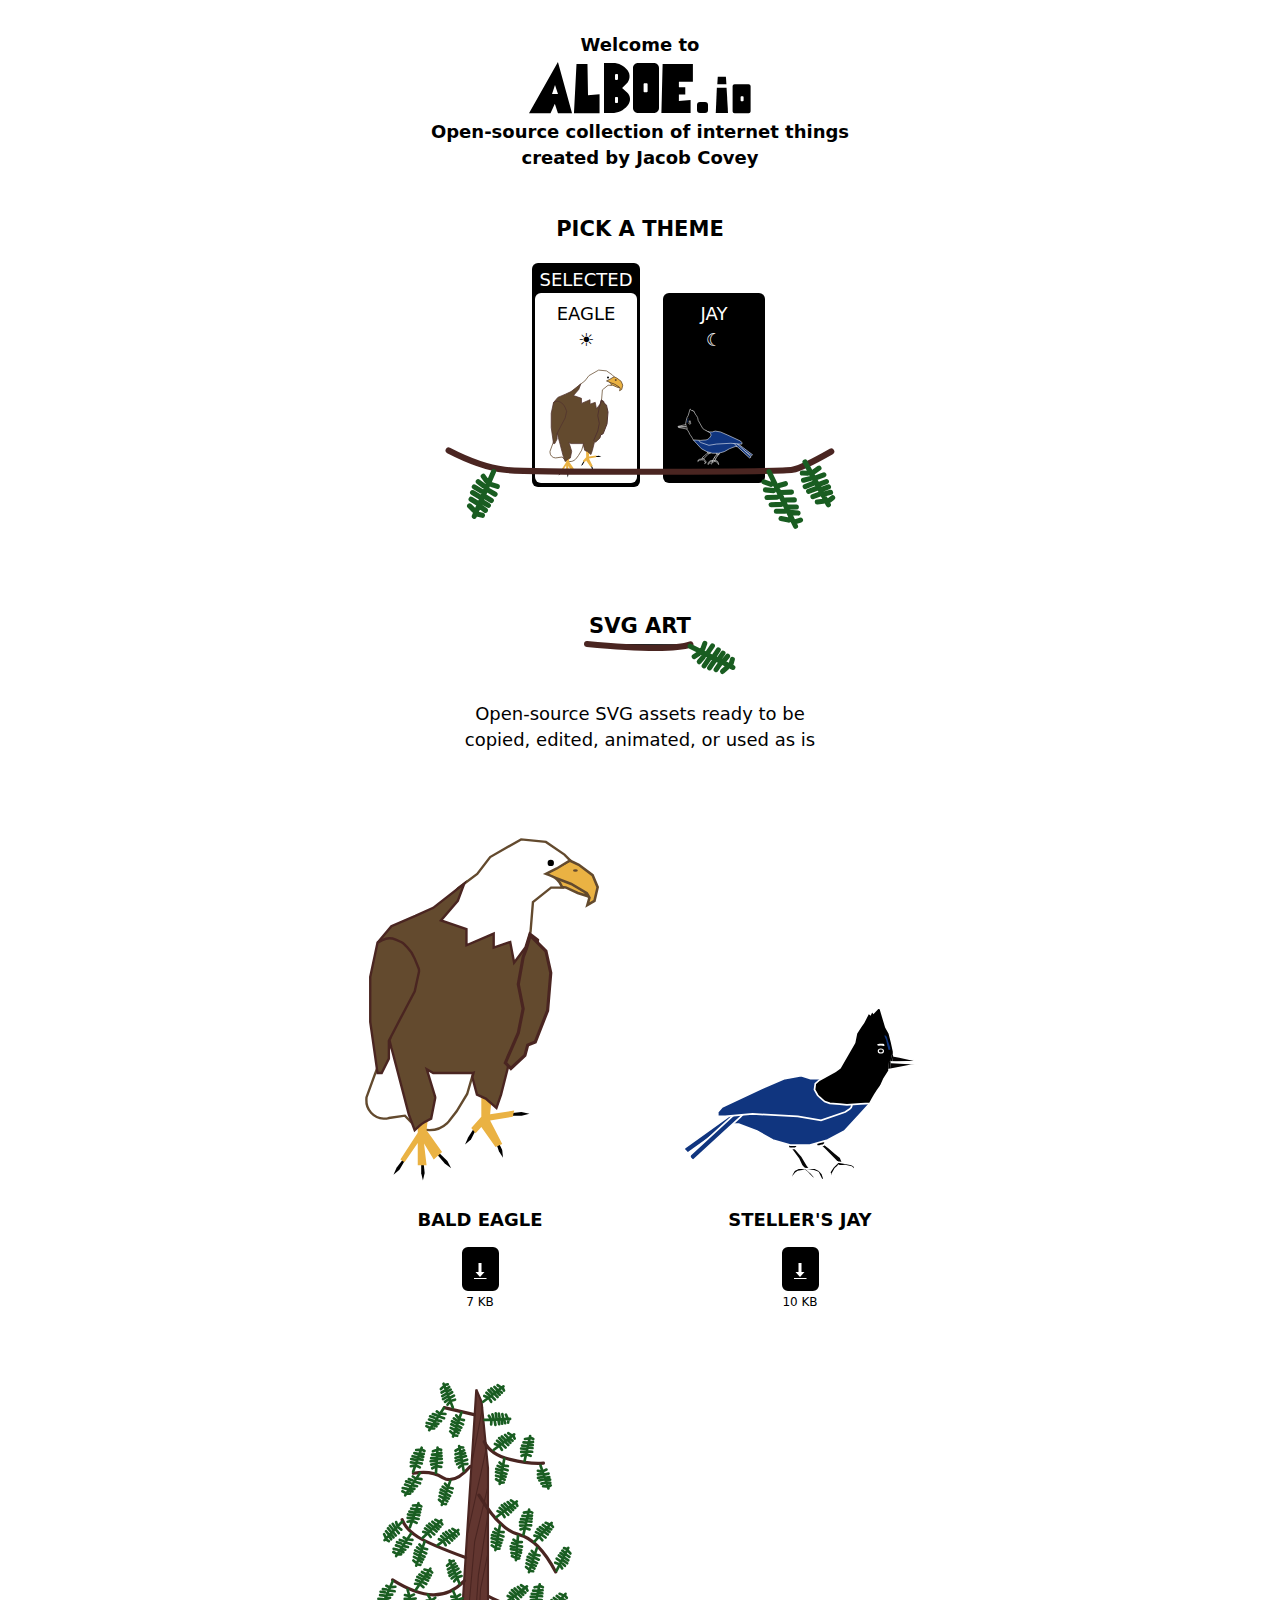
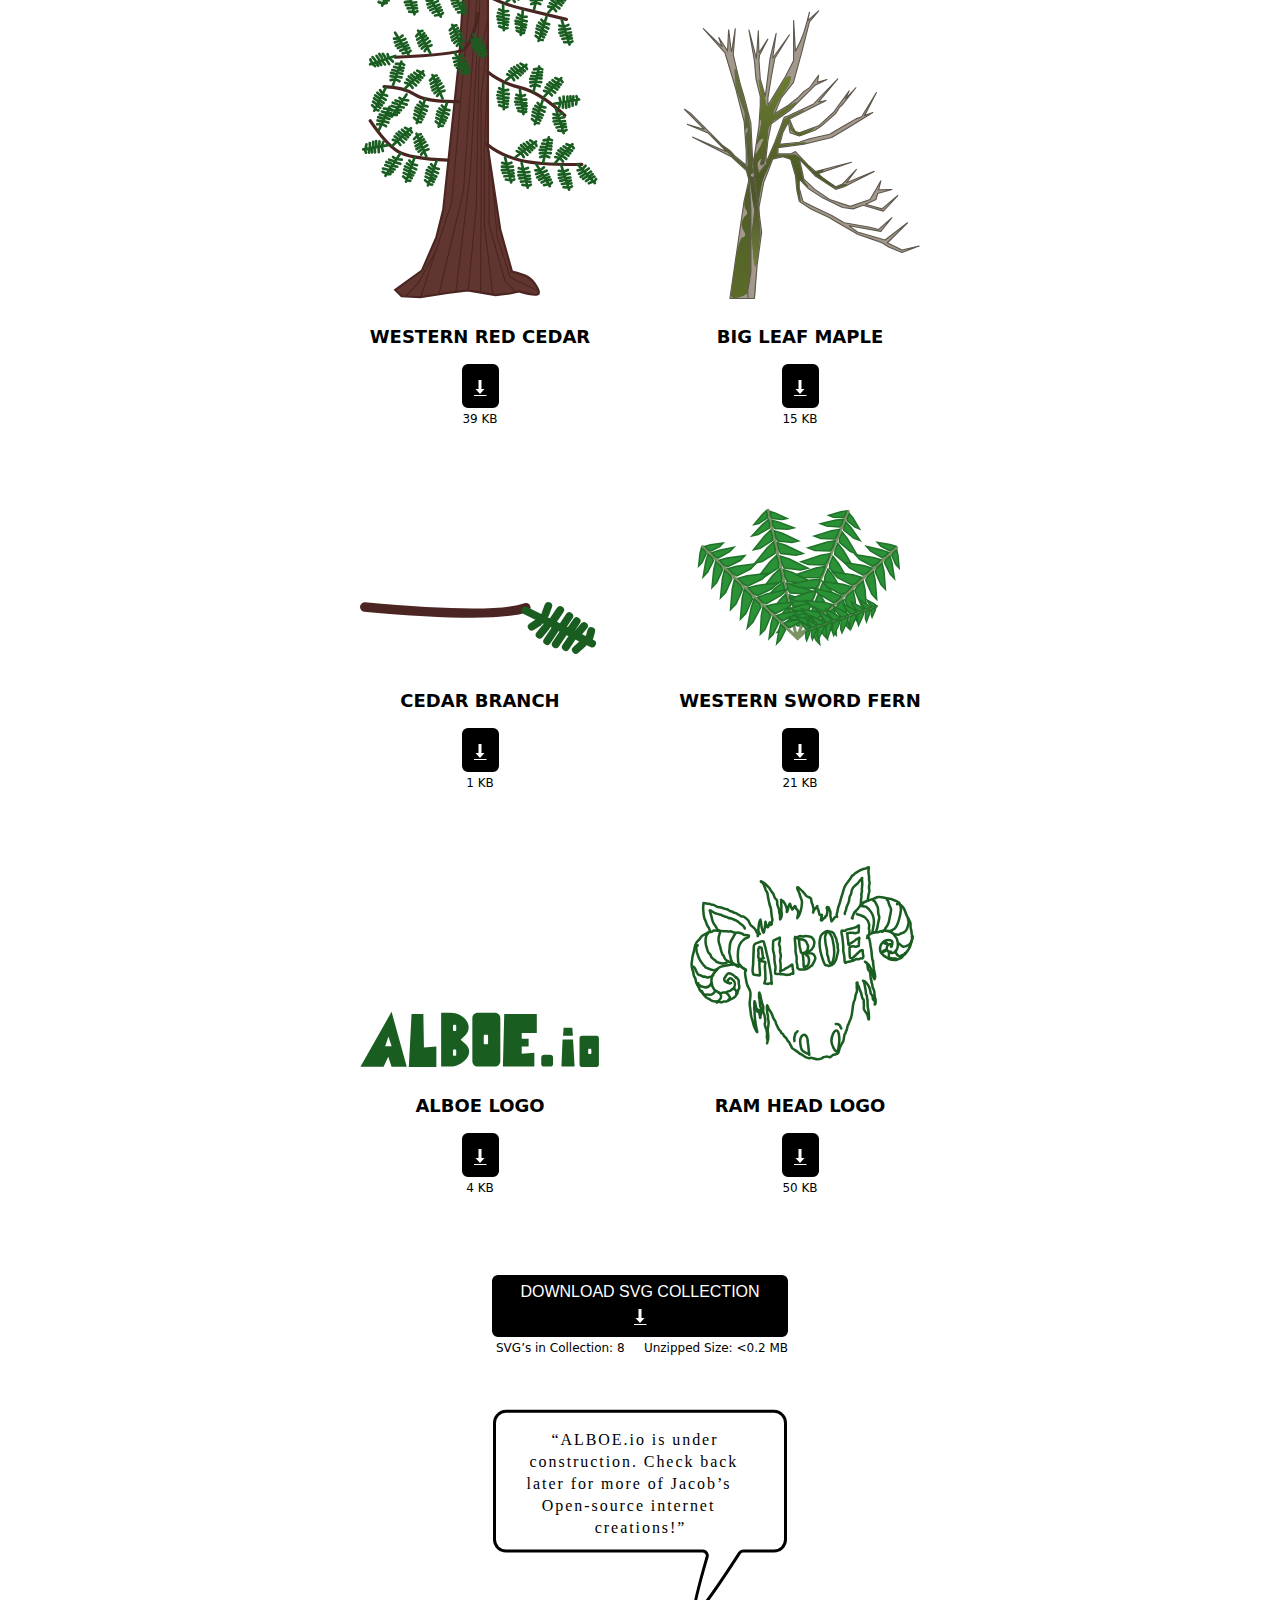
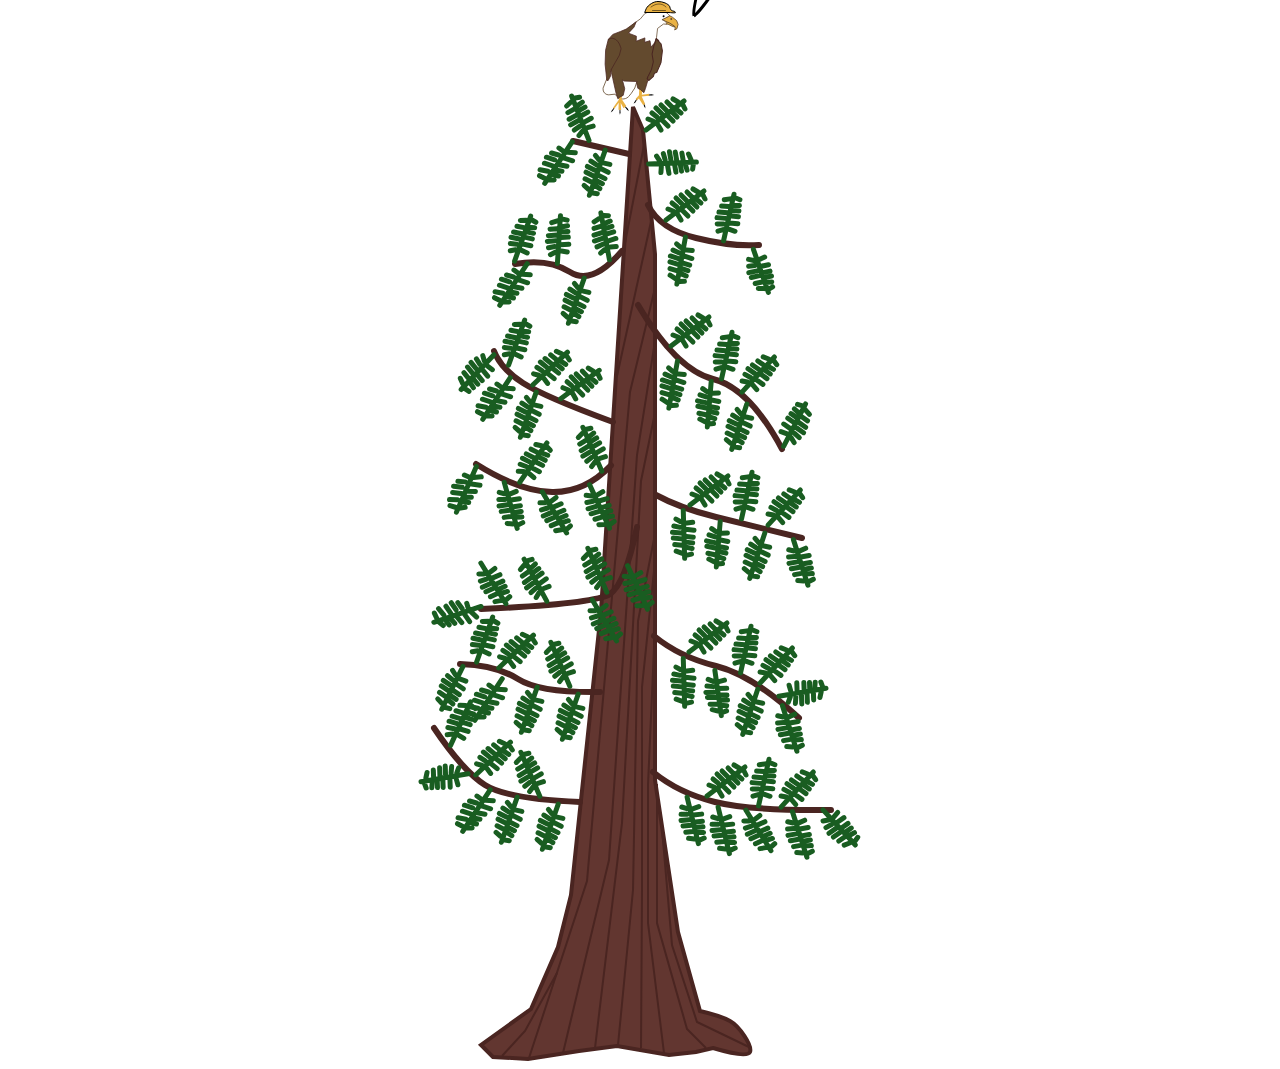
==== commit 06dbce35: "Update index.html" ====
--- a/index.html
+++ b/index.html
@@ -53,6 +53,12 @@
                 height: 100vh;
             }
 
+            ul {
+              list-style-type: none; /* Remove bullets */
+              padding: 0; /* Remove padding */
+              margin: 0; /* Remove margins */
+            }
+
             h3 {
                 font-weight: 600;
                 text-transform: uppercase;
@@ -191,9 +197,58 @@
                 color: var(--inv-color);
             }
 
+            #individual-svg-section {
+              display: flex;
+              justify-content: center;
+              width: 1000px;
+              max-width: 90vw;
+              margin: 24px 0;
+            }
+
+            #individual-svg-section ul {
+              display: flex;
+              flex-wrap: wrap;
+              justify-content: center;
+              max-width: 800px;
+            }
+
+            .individual-svg-li {
+              width: fit-content;
+              display: flex;
+              flex-direction: column;
+              align-items: center;
+              justify-content: flex-end;
+              margin: 24px 0;
+            }
+
+            .individual-figure svg {
+              width: 240px;
+              max-width: 20vw;
+              height: fit-content;
+            }
+
+            .individual-title {
+              font-weight: 600;
+              text-transform: uppercase;
+              color: var(--inv-color);
+              font-size: 18px;
+              margin-bottom: 12px;
+            }
+
+            .size-label {
+              font-size: 12px;
+              text-align: center;
+              margin-top: -4px;
+              color: var(--inv-color);
+            }
+
             .download-collection-btn {
                 min-width: 300px;
                 margin-top: 24px;
+            }
+
+            .download-collection-btn button {
+              width: 100%;
             }
 
             button {
@@ -219,6 +274,7 @@
 
             .below-btn span {
                 padding: 0 4px;
+                color: var(--inv-color);
             }
 
             button:hover {
@@ -419,22 +475,24 @@
       
     </p>
     <div id='individual-svg-section'></div>
-    <button class='download-collection-btn'>
-        <div>Download SVG Collection
-        </div>
-        <svg class='download-icon' width="13px" height="16px" viewBox="0 0 13 16" version="1.1" xmlns="http://www.w3.org/2000/svg" xmlns:xlink="http://www.w3.org/1999/xlink">
-            <title>download</title>
-            <g id="btn">
-                <g id="download">
-                    <path d="M4.5,0 L7.5,0 L7.5,9 L10.5,9 L6,14 L1.5,9 L4.5,9 L4.5,0 Z" id="Combined-Shape" fill="#FFFFFF"></path>
-                    <line x1="0" y1="15.5" x2="12" y2="15.5" id="Line-4" stroke="#FFFFFF" stroke-linecap="square"></line>
-                </g>
-            </g>
-        </svg>
-    </button>
-    <div class='below-btn'>
-        <span>SVG’s in Collection: 8</span>
-        <span>Unzipped Size: &lt;0.2 MB</span>
+    <div class='download-collection-btn'>
+      <button>
+          <div>Download SVG Collection
+          </div>
+          <svg class='download-icon' width="13px" height="16px" viewBox="0 0 13 16" version="1.1" xmlns="http://www.w3.org/2000/svg" xmlns:xlink="http://www.w3.org/1999/xlink">
+              <title>download</title>
+              <g id="btn">
+                  <g id="download">
+                      <path d="M4.5,0 L7.5,0 L7.5,9 L10.5,9 L6,14 L1.5,9 L4.5,9 L4.5,0 Z" id="Combined-Shape" fill="#FFFFFF"></path>
+                      <line x1="0" y1="15.5" x2="12" y2="15.5" id="Line-4" stroke="#FFFFFF" stroke-linecap="square"></line>
+                  </g>
+              </g>
+          </svg>
+      </button>
+      <div class='below-btn'>
+          <span>SVG’s in Collection: 8</span>
+          <span>Unzipped Size: &lt;0.2 MB</span>
+      </div>
     </div>
     <!-- <div class='or-section'>
         <svg width="40px" height="2px" viewBox="0 0 40 2" version="1.1" xmlns="http://www.w3.org/2000/svg" xmlns:xlink="http://www.w3.org/1999/xlink">
@@ -677,11 +735,10 @@
         container.appendChild(list);
 
         // get download svg 
-        const downloadSvg = document.createElement('div');
+        const downloadSvgInner = document.createElement('div');
         fetch('/internalResources/assets/download-icon.svg').then(r=>r.text()).then(inner=>{
             downloadSvg.innerHTML = inner;
-        }
-        );
+        });
 
         j.collection.map((graphic)=>{
             console.log('graphic')
@@ -690,7 +747,6 @@
 
             liEl.classList.add('individual-svg-li');
 
-            // Add svg to li
             const figureEl = document.createElement('figure');
             liEl.appendChild(figureEl);
             figureEl.classList.add('individual-figure');
@@ -699,19 +755,28 @@
             }
             ).catch(console.error.bind(console));
 
-            // Add title to li
             const titleEl = document.createElement('div');
             liEl.appendChild(titleEl);
             titleEl.classList.add('individual-title');
             titleEl.innerText = graphic.title;
 
-            // Add download button to li
+            const desktopHover = document.createElement('div');
+            liEl.appendChild(desktopHover);
+            desktopHover.classList.add('desktop-hover');
+
             const downloadBtn = document.createElement('button');
-            liEl.appendChild(downloadBtn);
+            desktopHover.appendChild(downloadBtn);
             downloadBtn.classList.add('individual-download-btn');
-            downloadBtn.appendChild(downloadSvg)
-        }
-        );
+            fetch('/internalResources/assets/download-icon.svg').then(r=>r.text()).then(inner=>{
+              downloadBtn.innerHTML = inner;
+            });
+
+            const sizeLabel = document.createElement('div');
+            desktopHover.appendChild(sizeLabel);
+            sizeLabel.innerText = graphic.size
+            sizeLabel.classList.add('size-label');
+
+        });
     }
     ).catch(console.error.bind(console));
 </script>
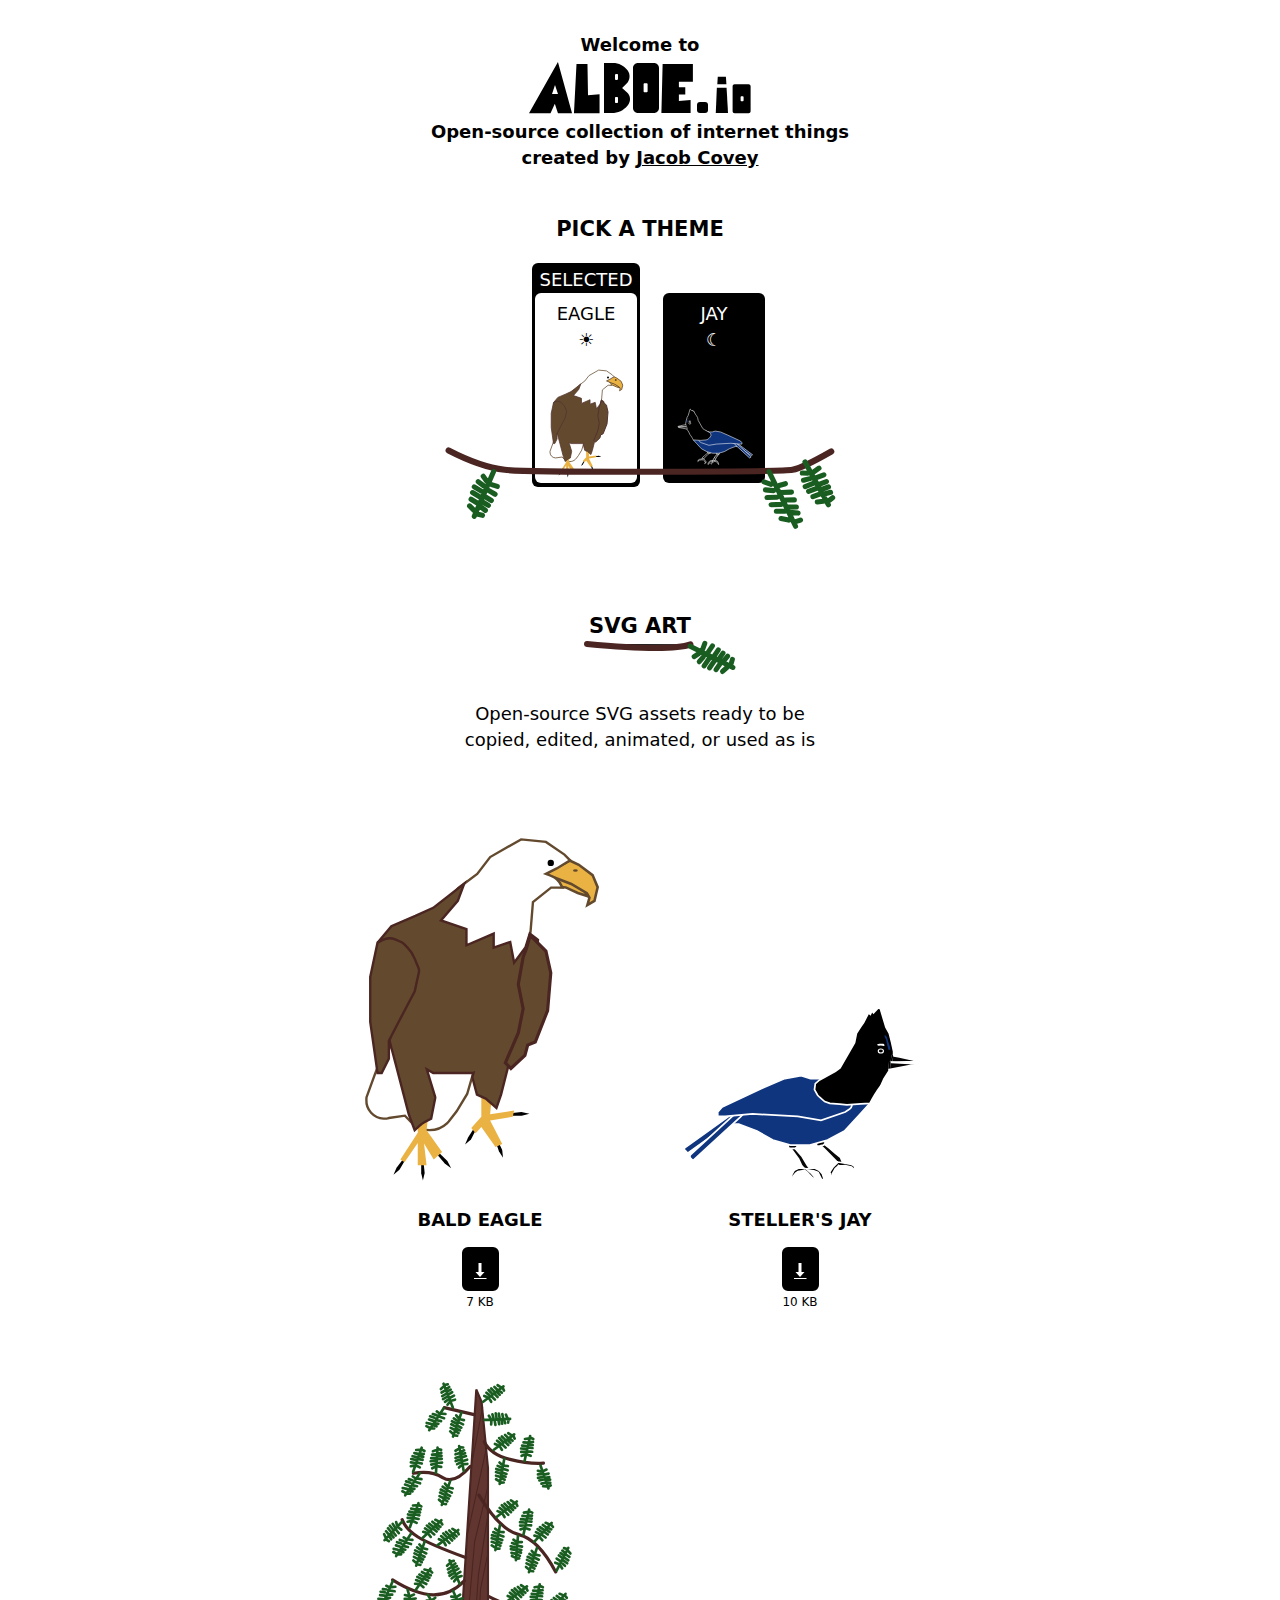
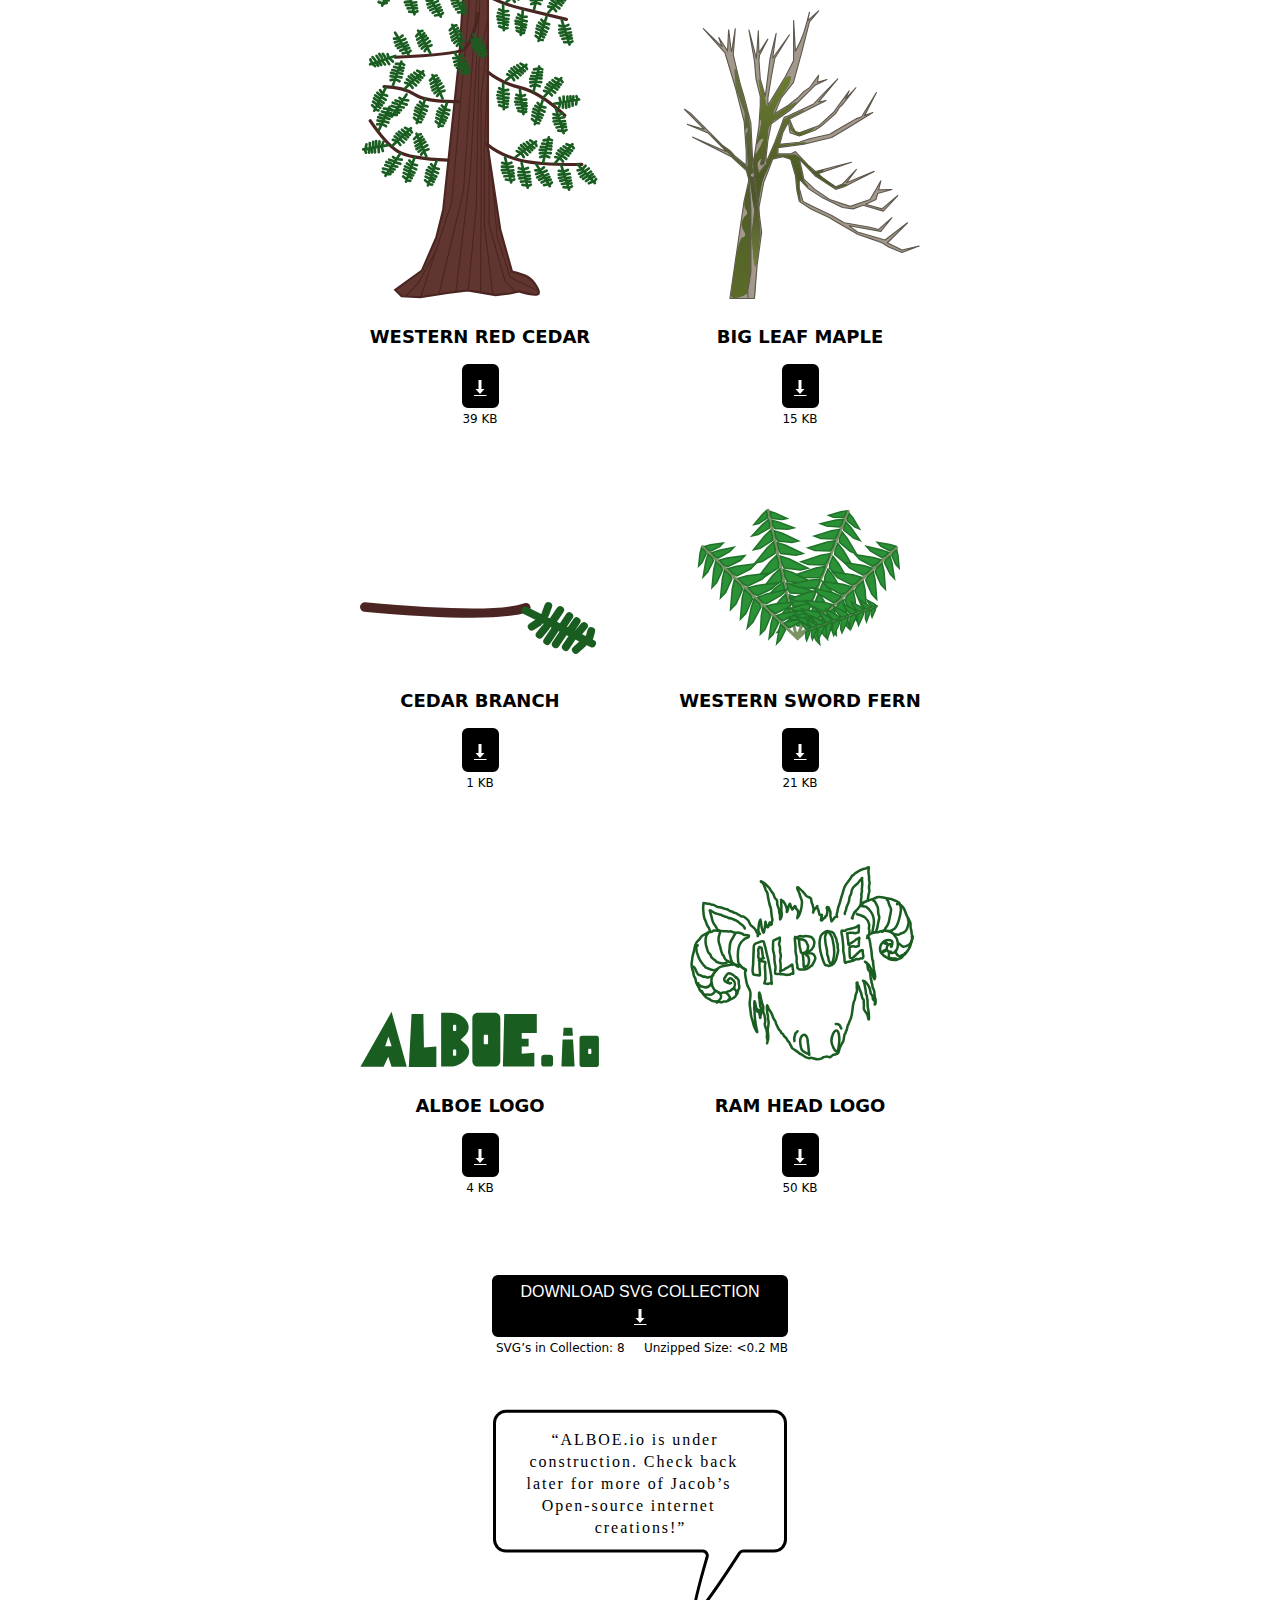
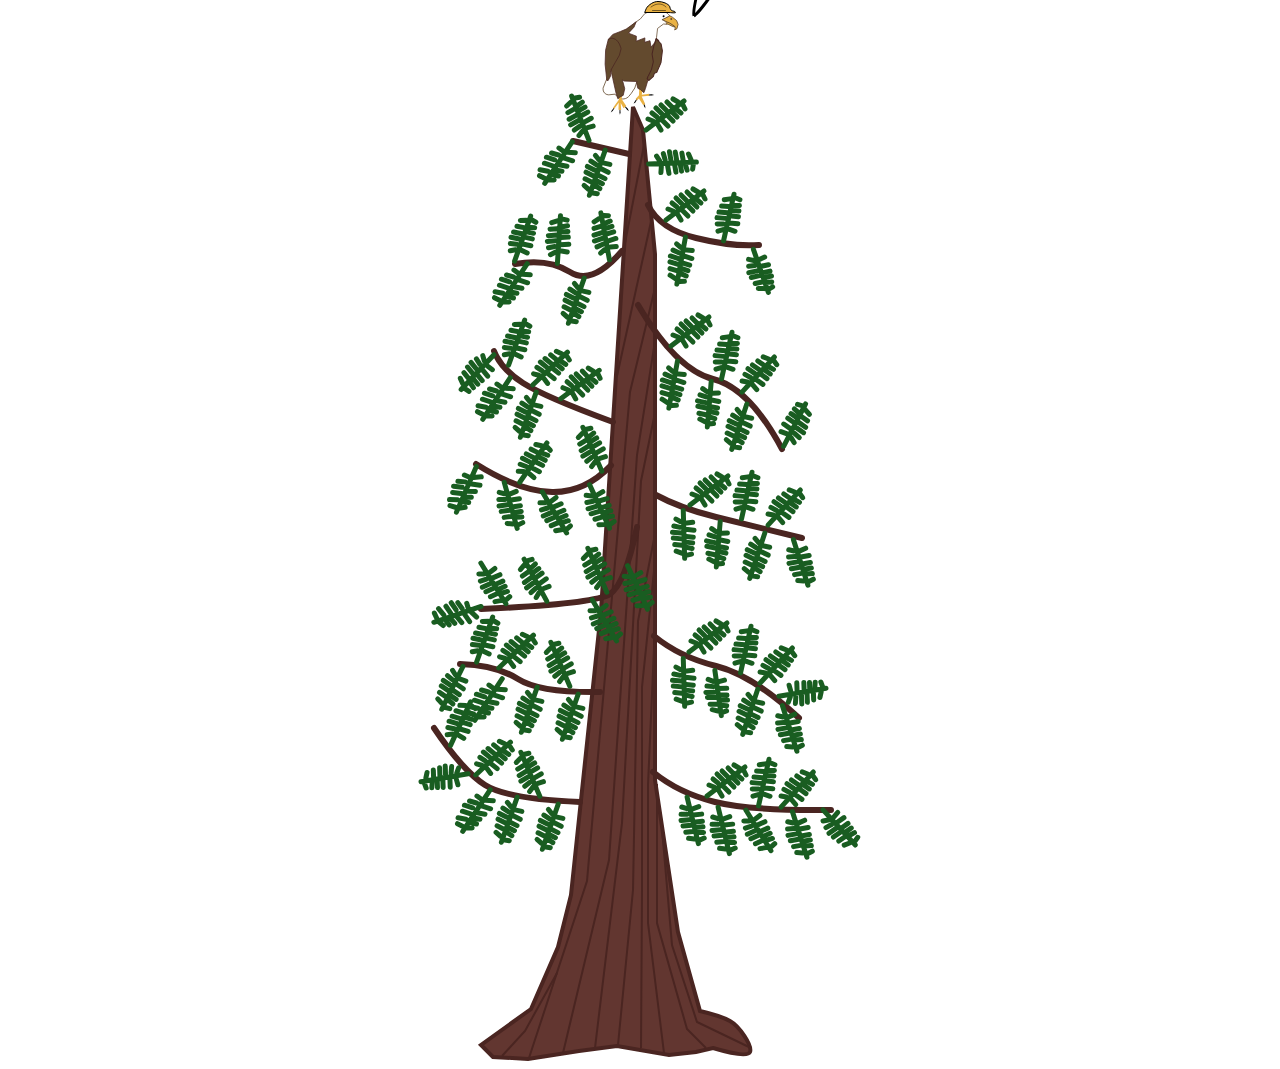
==== commit cbb18e64: "Update index.html" ====
--- a/index.html
+++ b/index.html
@@ -1,711 +1,727 @@
 <!DOCTYPE html>
 <html>
-    <head>
-        <meta name='description' content='ABLOE a open-source software company.'>
-        <!-- TODO: move this stuff to the the script in the header web component -->
-        <meta charset='utf-8'>
-        <meta name='viewport' content='width=device-width,initial-scale=1'>
-        <title>ALBOE.io</title>
-        <link rel="icon" type="image/x-icon" href='/internalResources/assets/stellers-head-x.svg'>
-        <link rel="manifest" href="/manifest/manifest.webmanifest">
-        <link rel="apple-touch-icon" href="/manifest/icon-384x384.png">
-        <link rel="apple-touch-icon" sizes="152x152" href="/manifest/icon-152x152.png">
-        <link rel="apple-touch-icon" sizes="180x180" href="/manifest/icon-180x180.png">
-        <link rel="apple-touch-icon" sizes="167x167" href="/manifest/icon-167x167.png">
-        <meta name="apple-mobile-web-app-capable" content="yes">
-        <meta name="apple-mobile-web-app-title" content="ALBOE.io">
-        <meta name="apple-mobile-web-app-status-bar-style" content="white">
-        <!-- Fathom analytics -->
-        <!-- <script src="https://cdn.usefathom.com/script.js" data-site="CLSILLWO" defer></script> -->
-        <style>
-            :root {
-                --color-black: #000000;
-                --color-white: #ffff;
-                --color-hover: #7ec3ff;
-                --color-background: var(--color-white);
-                --inv-color: var(--color-black);
-                --tran-opacity: 0;
-            }
-
-            @media (prefers-color-scheme: dark) {
-                :root {
-                    --color-background: var(--color-black);
-                    --tran-opacity: 1;
-                    --inv-color: var(--color-white);
-                }
-            }
-
-            body {
-                background-color: var(--color-background);
-                font-family: system-ui, serif;
-                display: flex;
-                flex-direction: column;
-                align-items: center;
-                font-size: 18px;
-                line-height: 26px;
-            }
-
-            main {
-                display: flex;
-                flex-direction: column;
-                align-items: center;
-                max-width: 1100px;
-                height: 100vh;
-            }
-
-            ul {
-              list-style-type: none; /* Remove bullets */
-              padding: 0; /* Remove padding */
-              margin: 0; /* Remove margins */
-            }
-
-            h3 {
-                font-weight: 600;
-                text-transform: uppercase;
-                color: var(--inv-color);
-            }
-
-            h4 {
-                text-align: center;
-                color: var(--inv-color);
-            }
-
-            #bottom-section-svg {
-                max-width: 100%;
-            }
-
-            #alboe-svg {
-                min-height: 53px;
-            }
-
-            #alboe-svg #ALBOE {
-                fill: var(--inv-color);
-            }
-
-            .theme-btns {
-                position: fixed;
-                top: 24px;
-                right: 48px;
-                cursor: pointer;
-            }
-
-            .btm-close {
-                margin-bottom: 4px;
-            }
-
-            .top-close {
-                margin-top: 4px;
-            }
-
-            .theme-container {
-                display: flex;
-                flex-direction: column;
-                align-items: center;
-            }
-
-            .theme-cards-container {
-                display: flex;
-                align-items: flex-end;
-            }
-
-            .branch-container {
-                position: relative;
-                top: -40px;
-            }
-
-            #branch-svg {
-                max-width: 96vw;
-            }
-
-            .small-branch-svg {
-                position: relative;
-                left: 24px;
-                top: -22px;
-                margin-bottom: -22px;
-            }
-
-            .eagle-card-outer {
-                height: 224px;
-                width: 108px;
-                border-radius: 6px;
-                background-color: #000000;
-                display: flex;
-                justify-content: center;
-                align-items: center;
-                flex-direction: column;
-            }
-
-            #eagle-card {
-                height: 190px;
-                width: 102px;
-                border-radius: 6px;
-                background-color: #fff;
-                text-align: center;
-                cursor: pointer;
-            }
-
-            .jay-card-outer {
-                height: 224px;
-                width: 108px;
-                border-radius: 6px;
-                background-color: #fff;
-                display: flex;
-                justify-content: center;
-                align-items: center;
-                flex-direction: column;
-                transform: translateX(20px);
-            }
-
-            #jay-card {
-                height: 190px;
-                width: 102px;
-                border-radius: 6px;
-                background-color: #000000;
-                text-align: center;
-                color: #fff;
-                cursor: pointer;
-            }
-
-            #jay-svg {
-                position: absolute;
-                bottom: 20px;
-                left: 16px;
-            }
-
-            .selected-txt {
-                color: var(--color-background);
-            }
-
-            .cart-title {
-                margin-top: 8px;
-                margin-bottom: 16px;
-            }
-
-            .main-content {
-                display: flex;
-                align-items: center;
-                flex-direction: column;
-            }
-
-            .download-icon {
-                margin-top: 8px;
-            }
-
-            p {
-                text-align: center;
-                font-weight: 200;
-                color: var(--inv-color);
-            }
-
-            #individual-svg-section {
-              display: flex;
-              justify-content: center;
-              width: 1000px;
-              max-width: 90vw;
-              margin: 24px 0;
-            }
-
-            #individual-svg-section ul {
-              display: flex;
-              flex-wrap: wrap;
-              justify-content: center;
-              max-width: 800px;
-            }
-
-            .individual-svg-li {
-              width: fit-content;
+  <head>
+      <meta name='description' content='ABLOE a open-source software company.'>
+      <!-- TODO: move this stuff to the the script in the header web component -->
+      <meta charset='utf-8'>
+      <meta name='viewport' content='width=device-width,initial-scale=1'>
+      <title>ALBOE: Open-source SVG Art</title>
+      <link rel="icon" type="image/x-icon" href='/internalResources/assets/stellers-head-x.svg'>
+      <link rel="manifest" href="/manifest/manifest.webmanifest">
+      <link rel="apple-touch-icon" href="/manifest/icon-384x384.png">
+      <link rel="apple-touch-icon" sizes="152x152" href="/manifest/icon-152x152.png">
+      <link rel="apple-touch-icon" sizes="180x180" href="/manifest/icon-180x180.png">
+      <link rel="apple-touch-icon" sizes="167x167" href="/manifest/icon-167x167.png">
+      <meta name="apple-mobile-web-app-capable" content="yes">
+      <meta name="apple-mobile-web-app-title" content="ALBOE.io">
+      <meta name="apple-mobile-web-app-status-bar-style" content="white">
+      <!-- Fathom analytics -->
+      <!-- <script src="https://cdn.usefathom.com/script.js" data-site="CLSILLWO" defer></script> -->
+      <style>
+          :root {
+              --color-black: #000000;
+              --color-white: #ffff;
+              --color-hover: #3b73e6;
+              --color-background: var(
+              --color-white);
+              --inv-color: var(
+              --color-black);
+              --tran-opacity: 0;
+          }
+
+          @media (prefers-color-scheme: dark) {
+              :root {
+                  --color-background: var(--color-black);
+                  --tran-opacity: 1;
+                  --inv-color: var(--color-white);
+              }
+          }
+
+          a {
+            color: var(--inv-color);
+          }
+
+          a:hover {
+            color: var(--color-hover);
+          }
+
+          body {
+              background-color: var(--color-background);
+              font-family: system-ui, serif;
               display: flex;
               flex-direction: column;
               align-items: center;
-              justify-content: flex-end;
-              margin: 24px 0;
-            }
-
-            .individual-figure svg {
-              width: 240px;
-              max-width: 20vw;
-              height: fit-content;
-            }
-
-            .individual-title {
+              font-size: 18px;
+              line-height: 26px;
+          }
+
+          main {
+              display: flex;
+              flex-direction: column;
+              align-items: center;
+              max-width: 1100px;
+              height: 100vh;
+          }
+
+          ul {
+            list-style-type: none; /* Remove bullets */
+            padding: 0; /* Remove padding */
+            margin: 0; /* Remove margins */
+          }
+
+          h3 {
               font-weight: 600;
               text-transform: uppercase;
               color: var(--inv-color);
+          }
+
+          h4 {
+              text-align: center;
+              color: var(--inv-color);
+          }
+
+          #bottom-section-svg {
+              max-width: 100%;
+          }
+
+          #alboe-svg {
+              min-height: 53px;
+          }
+
+          #alboe-svg #ALBOE {
+              fill: var(--inv-color);
+          }
+
+          .theme-btns {
+              position: fixed;
+              top: 24px;
+              right: 48px;
+              cursor: pointer;
+          }
+
+          .btm-close {
+              margin-bottom: 4px;
+          }
+
+          .top-close {
+              margin-top: 4px;
+          }
+
+          .theme-container {
+              display: flex;
+              flex-direction: column;
+              align-items: center;
+          }
+
+          .theme-cards-container {
+              display: flex;
+              align-items: flex-end;
+          }
+
+          .branch-container {
+              position: relative;
+              top: -40px;
+          }
+
+          #branch-svg {
+              max-width: 96vw;
+          }
+
+          .small-branch-svg {
+              position: relative;
+              left: 24px;
+              top: -22px;
+              margin-bottom: -22px;
+          }
+
+          .eagle-card-outer {
+              height: 224px;
+              width: 108px;
+              border-radius: 6px;
+              background-color: #000000;
+              display: flex;
+              justify-content: center;
+              align-items: center;
+              flex-direction: column;
+          }
+
+          #eagle-card {
+              height: 190px;
+              width: 102px;
+              border-radius: 6px;
+              background-color: #fff;
+              text-align: center;
+              cursor: pointer;
+          }
+
+          .jay-card-outer {
+              height: 224px;
+              width: 108px;
+              border-radius: 6px;
+              background-color: #fff;
+              display: flex;
+              justify-content: center;
+              align-items: center;
+              flex-direction: column;
+              transform: translateX(20px);
+          }
+
+          #jay-card {
+              height: 190px;
+              width: 102px;
+              border-radius: 6px;
+              background-color: #000000;
+              text-align: center;
+              color: #fff;
+              cursor: pointer;
+          }
+
+          #jay-svg {
+              position: absolute;
+              bottom: 20px;
+              left: 16px;
+          }
+
+          .selected-txt {
+              color: var(--color-background);
+          }
+
+          .cart-title {
+              margin-top: 8px;
+              margin-bottom: 16px;
+          }
+
+          .main-content {
+              display: flex;
+              align-items: center;
+              flex-direction: column;
+          }
+
+          .download-icon {
+              margin-top: 8px;
+          }
+
+          p {
+              text-align: center;
+              font-weight: 200;
+              color: var(--inv-color);
+          }
+
+          #individual-svg-section {
+            display: flex;
+            justify-content: center;
+            width: 1000px;
+            max-width: 90vw;
+            margin: 24px 0;
+          }
+
+          #individual-svg-section ul {
+            display: flex;
+            flex-wrap: wrap;
+            justify-content: center;
+            max-width: 800px;
+          }
+
+          .individual-svg-li {
+            width: fit-content;
+            display: flex;
+            flex-direction: column;
+            align-items: center;
+            justify-content: flex-end;
+            margin: 24px 0;
+          }
+
+          .individual-figure svg {
+            width: 240px;
+            max-width: 40vw;
+            height: fit-content;
+          }
+
+          .individual-title {
+            font-weight: 600;
+            text-transform: uppercase;
+            color: var(--inv-color);
+            font-size: 18px;
+            margin-bottom: 12px;
+          }
+
+          .size-label {
+            font-size: 12px;
+            text-align: center;
+            margin-top: -4px;
+            color: var(--inv-color);
+          }
+
+          .download-collection-btn {
+              min-width: 300px;
+              margin-top: 24px;
+          }
+
+          .download-collection-btn a {
+              color: var(--color-white);
+              text-decoration: none;
+          }
+
+          .download-collection-btn button {
+            width: 100%;
+          }
+
+          button {
+              padding: 8px 12px;
+              background-color: var(--color-black);
+              color: var(--color-white);
+              border: 2px solid white;
+              border-radius: 8px;
+              text-transform: uppercase;
+              font-size: 16px;
+              font-weight: 800px;
+              cursor: pointer;
+          }
+
+          .below-btn {
+              width: 100%;
+              display: flex;
+              justify-content: space-between;
+              font-size: 12px;
+              margin-top: -4px;
+              padding: 0 2px;
+          }
+
+          .below-btn span {
+              padding: 0 4px;
+              color: var(--inv-color);
+          }
+
+          button:hover {
+              border-color: var(--color-hover)
+          }
+
+          .or-section {
+              display: flex;
+              align-items: center;
+              gap: 8px;
+              margin-top: 24px;
+              stroke: var(--inv-color);
+              color: var(--inv-color);
+          }
+
+          .action-text {
+              color: var(--inv-color);
               font-size: 18px;
-              margin-bottom: 12px;
-            }
-
-            .size-label {
-              font-size: 12px;
-              text-align: center;
-              margin-top: -4px;
-              color: var(--inv-color);
-            }
-
-            .download-collection-btn {
-                min-width: 300px;
-                margin-top: 24px;
-            }
-
-            .download-collection-btn button {
+              margin-top: 24px;
+              /* text-decoration: underline; */
+          }
+
+          .bottom-section {
+              margin-top: 48px;
+          }
+
+          .tran_bor {
+              stroke-opacity: var(--tran-opacity);
+          }
+
+          .inv_bor {
+              stroke: var(--inv-color);
+          }
+
+          @media only screen and (max-width: 420px) {
+            .individual-svg-li {
               width: 100%;
             }
 
-            button {
-                padding: 8px 12px;
-                background-color: var(--color-black);
-                color: var(--color-white);
-                border: 2px solid white;
-                border-radius: 8px;
-                text-transform: uppercase;
-                font-size: 16px;
-                font-weight: 800px;
-                cursor: pointer;
+            .individual-figure svg {
+              max-width: 90vw;
             }
-
-            .below-btn {
-                width: 100%;
-                display: flex;
-                justify-content: space-between;
-                font-size: 12px;
-                margin-top: -4px;
-                padding: 0 2px;
-            }
-
-            .below-btn span {
-                padding: 0 4px;
-                color: var(--inv-color);
-            }
-
-            button:hover {
-                border-color: var(--color-hover)
-            }
-
-            .or-section {
-                display: flex;
-                align-items: center;
-                gap: 8px;
-                margin-top: 24px;
-                stroke: var(--inv-color);
-                color: var(--inv-color);
-            }
-
-            .action-text {
-                color: var(--inv-color);
-                font-size: 18px;
-                margin-top: 24px;
-                /* text-decoration: underline; */
-            }
-
-            .bottom-section {
-                margin-top: 48px;
-            }
-
-            .tran_bor {
-                stroke-opacity: var(--tran-opacity);
-            }
-
-            .inv_bor {
-                stroke: var(--inv-color);
-            }
-        </style>
-    </head>
-    <body>
-        <main>
-            <H4 class='btm-close'>Welcome to</H4>
-            <!-- ALBOE.IO SVG -->
-            <?xml
-            version="1.0" encoding="UTF-8"?>
-            <svg id='alboe-svg' width="223px" height="53px" viewBox="0 0 223 53" version="1.1" xmlns="http://www.w3.org/2000/svg" xmlns:xlink="http://www.w3.org/1999/xlink">
-                <title>ALBOE.io</title>
-                <g id="ALBOE">
-                    <path d="M28.9306059,0 L43.0330267,51.1453328 L28.9306059,51.1453328 L25.8395362,41.7373147 L21.5165133,51.1453328 L-6.82121026e-13,51.1453328 L28.9306059,0 Z M26,23 L23,32 L29,32 L26,23 Z" id="A"></path>
-                    <polygon id="L" points="47.5 2 58.4691558 2 59 33.2918412 70.5552626 32.2250635 70.5552626 51.361022 44.9553528 51.361022"></polygon>
-                    <path d="M83.9964708,1 C89.7244615,1 95.1172336,3.70045819 98.5484909,8.28699842 C101.660033,12.4461776 101.176804,18.2736755 97.4226948,21.8635401 L93.0969817,26 L98.0972903,30.5393004 C101.639348,33.7547948 102.046903,39.1794243 99.0250597,42.8880681 L98.4148488,43.6369669 C94.6185446,48.2960894 88.9275157,51 82.9175782,51 L75,51 L75,1 L83.9964708,1 Z M88,35 L87,35 C86.4477153,35 86,35.4477153 86,36 L86,36 L86,40 C86,40.5522847 86.4477153,41 87,41 L87,41 L88,41 C88.5522847,41 89,40.5522847 89,40 L89,40 L89,36 C89,35.4477153 88.5522847,35 88,35 L88,35 Z M88,12 L87,12 C86.4871642,12 86.0644928,12.3860402 86.0067277,12.8833789 L86,13 L86,17 C86,17.5128358 86.3860402,17.9355072 86.8833789,17.9932723 L87,18 L88,18 C88.5128358,18 88.9355072,17.6139598 88.9932723,17.1166211 L89,17 L89,13 C89,12.4477153 88.5522847,12 88,12 Z" id="B"></path>
-                    <path d="M125,1 C127.761424,1 130,3.23857625 130,6 L130,46 C130,48.7614237 127.761424,51 125,51 L109,51 C106.238576,51 104,48.7614237 104,46 L104,6 C104,3.23857625 106.238576,1 109,1 L125,1 Z M117.605447,21.3125877 L115.605447,21.3125877 C115.053162,21.3125877 114.605447,21.7603029 114.605447,22.3125877 L114.605447,22.3125877 L114.605447,29.3125877 C114.605447,29.8648724 115.053162,30.3125877 115.605447,30.3125877 L115.605447,30.3125877 L117.605447,30.3125877 C118.157731,30.3125877 118.605447,29.8648724 118.605447,29.3125877 L118.605447,29.3125877 L118.605447,22.3125877 C118.605447,21.7603029 118.157731,21.3125877 117.605447,21.3125877 L117.605447,21.3125877 Z" id="O"></path>
-                    <path d="M219.605447,22.3125877 C220.710016,22.3125877 221.605447,23.2080182 221.605447,24.3125877 L221.605447,49.3125877 C221.605447,50.4171572 220.710016,51.3125877 219.605447,51.3125877 L205.605447,51.3125877 C204.500877,51.3125877 203.605447,50.4171572 203.605447,49.3125877 L203.605447,24.3125877 C203.605447,23.2080182 204.500877,22.3125877 205.605447,22.3125877 L219.605447,22.3125877 Z M213.605447,34.3125877 L212.605447,34.3125877 C212.053162,34.3125877 211.605447,34.7603029 211.605447,35.3125877 L211.605447,35.3125877 L211.605447,38.3125877 C211.605447,38.8648724 212.053162,39.3125877 212.605447,39.3125877 L212.605447,39.3125877 L213.605447,39.3125877 C214.157731,39.3125877 214.605447,38.8648724 214.605447,38.3125877 L214.605447,38.3125877 L214.605447,35.3125877 C214.605447,34.7603029 214.157731,34.3125877 213.605447,34.3125877 L213.605447,34.3125877 Z" id="O"></path>
-                    <polygon id="E" points="133.630879 2 132.395417 51 161.605447 51 161.605447 38.0114177 149.887089 39 149.887089 32.3921656 156.279458 32.3921656 156.279458 25.1395354 149.887089 25.1395354 149.887089 19.7134732 163.888418 19.7134732 163.888418 2"></polygon>
-                    <rect id="Rectangle" x="168" y="40" width="11" height="11" rx="3"></rect>
-                    <g id="i" transform="translate(186.781359, 14.812588)">
-                        <polygon id="Path-49" points="0 36.1874123 1.07224639 11 10.7947141 11 12.2431421 36.1874123"></polygon>
-                        <polygon id="Path-51" points="1.5 7.5 10.6470037 7.5 10.1025891 0 2.01916153 0"></polygon>
+          }
+      </style>
+  </head>
+  <body>
+    <main>
+        <H4 class='btm-close'>Welcome to</H4>
+        <!-- ALBOE.IO SVG -->
+        <?xml
+        version="1.0" encoding="UTF-8"?>
+        <svg id='alboe-svg' width="223px" height="53px" viewBox="0 0 223 53" version="1.1" xmlns="http://www.w3.org/2000/svg" xmlns:xlink="http://www.w3.org/1999/xlink">
+            <title>ALBOE.io</title>
+            <g id="ALBOE">
+                <path d="M28.9306059,0 L43.0330267,51.1453328 L28.9306059,51.1453328 L25.8395362,41.7373147 L21.5165133,51.1453328 L-6.82121026e-13,51.1453328 L28.9306059,0 Z M26,23 L23,32 L29,32 L26,23 Z" id="A"></path>
+                <polygon id="L" points="47.5 2 58.4691558 2 59 33.2918412 70.5552626 32.2250635 70.5552626 51.361022 44.9553528 51.361022"></polygon>
+                <path d="M83.9964708,1 C89.7244615,1 95.1172336,3.70045819 98.5484909,8.28699842 C101.660033,12.4461776 101.176804,18.2736755 97.4226948,21.8635401 L93.0969817,26 L98.0972903,30.5393004 C101.639348,33.7547948 102.046903,39.1794243 99.0250597,42.8880681 L98.4148488,43.6369669 C94.6185446,48.2960894 88.9275157,51 82.9175782,51 L75,51 L75,1 L83.9964708,1 Z M88,35 L87,35 C86.4477153,35 86,35.4477153 86,36 L86,36 L86,40 C86,40.5522847 86.4477153,41 87,41 L87,41 L88,41 C88.5522847,41 89,40.5522847 89,40 L89,40 L89,36 C89,35.4477153 88.5522847,35 88,35 L88,35 Z M88,12 L87,12 C86.4871642,12 86.0644928,12.3860402 86.0067277,12.8833789 L86,13 L86,17 C86,17.5128358 86.3860402,17.9355072 86.8833789,17.9932723 L87,18 L88,18 C88.5128358,18 88.9355072,17.6139598 88.9932723,17.1166211 L89,17 L89,13 C89,12.4477153 88.5522847,12 88,12 Z" id="B"></path>
+                <path d="M125,1 C127.761424,1 130,3.23857625 130,6 L130,46 C130,48.7614237 127.761424,51 125,51 L109,51 C106.238576,51 104,48.7614237 104,46 L104,6 C104,3.23857625 106.238576,1 109,1 L125,1 Z M117.605447,21.3125877 L115.605447,21.3125877 C115.053162,21.3125877 114.605447,21.7603029 114.605447,22.3125877 L114.605447,22.3125877 L114.605447,29.3125877 C114.605447,29.8648724 115.053162,30.3125877 115.605447,30.3125877 L115.605447,30.3125877 L117.605447,30.3125877 C118.157731,30.3125877 118.605447,29.8648724 118.605447,29.3125877 L118.605447,29.3125877 L118.605447,22.3125877 C118.605447,21.7603029 118.157731,21.3125877 117.605447,21.3125877 L117.605447,21.3125877 Z" id="O"></path>
+                <path d="M219.605447,22.3125877 C220.710016,22.3125877 221.605447,23.2080182 221.605447,24.3125877 L221.605447,49.3125877 C221.605447,50.4171572 220.710016,51.3125877 219.605447,51.3125877 L205.605447,51.3125877 C204.500877,51.3125877 203.605447,50.4171572 203.605447,49.3125877 L203.605447,24.3125877 C203.605447,23.2080182 204.500877,22.3125877 205.605447,22.3125877 L219.605447,22.3125877 Z M213.605447,34.3125877 L212.605447,34.3125877 C212.053162,34.3125877 211.605447,34.7603029 211.605447,35.3125877 L211.605447,35.3125877 L211.605447,38.3125877 C211.605447,38.8648724 212.053162,39.3125877 212.605447,39.3125877 L212.605447,39.3125877 L213.605447,39.3125877 C214.157731,39.3125877 214.605447,38.8648724 214.605447,38.3125877 L214.605447,38.3125877 L214.605447,35.3125877 C214.605447,34.7603029 214.157731,34.3125877 213.605447,34.3125877 L213.605447,34.3125877 Z" id="O"></path>
+                <polygon id="E" points="133.630879 2 132.395417 51 161.605447 51 161.605447 38.0114177 149.887089 39 149.887089 32.3921656 156.279458 32.3921656 156.279458 25.1395354 149.887089 25.1395354 149.887089 19.7134732 163.888418 19.7134732 163.888418 2"></polygon>
+                <rect id="Rectangle" x="168" y="40" width="11" height="11" rx="3"></rect>
+                <g id="i" transform="translate(186.781359, 14.812588)">
+                    <polygon id="Path-49" points="0 36.1874123 1.07224639 11 10.7947141 11 12.2431421 36.1874123"></polygon>
+                    <polygon id="Path-51" points="1.5 7.5 10.6470037 7.5 10.1025891 0 2.01916153 0"></polygon>
+                </g>
+            </g>
+        </svg>
+        <!-- END OF ALBOE.IO SVG -->
+        <h4 class='top-close'>Open-source collection of internet things
+          </br>created by <a target='_blank' href='https://www.linkedin.com/in/coveyjacob/'>Jacob Covey</a>
+        </h4>
+        <h3>Pick A Theme</h3>
+        <div class='theme-container'>
+          <div class='theme-cards-container'>
+            <div class='eagle-card-outer'>
+              <span class='selected-txt'>SELECTED</span>
+              <div id='eagle-card'>
+                  <div class='cart-title'>EAGLE
+                  </br>☀︎
+                </div>
+                <!-- Eagle SVG -->
+                <svg width="76px" height="109px" viewBox="0 0 76 109" version="1.1" xmlns="http://www.w3.org/2000/svg" xmlns:xlink="http://www.w3.org/1999/xlink">
+                    <title>eagle</title>
+                    <g id="Cedar" stroke="none" stroke-width="1" fill="none" fill-rule="evenodd">
+                        <g id="Artboard-Copy" transform="translate(-722.000000, -377.000000)">
+                            <g id="page" transform="translate(32.000000, 72.000000)">
+                                <g id="eagle" transform="translate(690.000000, 306.000000)">
+                                    <path d="M5.54723913,69.7408693 L4.26547821,76.7114646 L3.03570646,84.4728636 L3.14498339,85.2094532 C3.60384509,88.302446 6.48319207,90.4378312 9.57618487,89.9789695 C10.1273685,89.8971985 10.6634615,89.7345071 11.167127,89.4961566 L11.167127,89.4961566 L11.167127,89.4961566 L15.9952822,87.7973859 L18.3266109,89.4518291 C21.9428536,92.0181203 26.9547875,91.1669664 29.5210787,87.5507237 C29.6493114,87.3700269 29.7700092,87.1840994 29.8828622,86.9934186 L29.8828622,86.9934186 L29.8828622,86.9934186 L31.7044161,83.3272808 L33.9170997,77.366854 L35.2857065,62.3268593 L8.7158343,60.75 L5.54723913,69.7408693 Z" id="tail" stroke="#634A2E" stroke-width="0.75" fill="#FFFFFF" transform="translate(19.160706, 77.625000) rotate(11.000000) translate(-19.160706, -77.625000) "></path>
+                                    <g id="Group" transform="translate(10.528365, 86.620899)">
+                                        <polygon id="claw2" fill="#000000" transform="translate(16.149757, 14.543160) rotate(-77.000000) translate(-16.149757, -14.543160) " points="17.2600058 12.0659326 15.2662297 14.7108174 14.25 17.0203874 16.2443821 15.3448466 18.0495135 12.3689822"></polygon>
+                                        <polygon id="claw1" fill="#000000" transform="translate(9.274757, 17.880164) rotate(-37.000000) translate(-9.274757, -17.880164) " points="10.3119538 15.5659326 8.44936396 18.0367895 7.5 20.1943947 9.36315601 18.629101 11.0495135 15.8490422"></polygon>
+                                        <polygon id="claw" fill="#000000" points="2.81195379 14.3159326 0.949363963 16.7867895 -7.77156117e-15 18.9443947 1.86315601 17.379101 3.54951354 14.5990422"></polygon>
+                                        <polygon id="Path-3" fill="#EAB243" points="7.62309832 1.13048166 7.62309832 5.72399666 2.17048617 14.1604288 3.45896729 15.0421736 7.62309832 8.95472489 7.62309832 15.9599955 10.3961571 15.9599955 9.60027576 9.12910098 12.6514488 14.1604288 15.2703666 11.8453346 10.3961571 4.96794971 10.9738232 0"></polygon>
+                                    </g>
+                                    <g id="Group" transform="translate(33.028365, 79.120899)">
+                                        <polygon id="claw2" fill="#000000" transform="translate(17.149757, 7.293160) rotate(-128.000000) translate(-17.149757, -7.293160) " points="18.2600058 4.81593259 16.2662297 7.46081736 15.25 9.77038739 17.2443821 8.09484659 19.0495135 5.11898218"></polygon>
+                                        <polygon id="claw1" fill="#000000" transform="translate(11.024757, 18.380164) rotate(-56.000000) translate(-11.024757, -18.380164) " points="12.0619538 16.0659326 10.199364 18.5367895 9.25 20.6943947 11.113156 19.129101 12.7995135 16.3490422"></polygon>
+                                        <polygon id="claw" fill="#000000" points="2.81195379 11.8159326 0.949363963 14.7867895 -7.10542736e-15 16.9443947 1.86315601 15.379101 3.54951354 12.0990422"></polygon>
+                                        <polygon id="Path-3" fill="#EAB243" points="5.12309832 0 5.12309832 8.22399666 1.96376245 11.75 3.31961303 13.411433 5.12309832 11.4547249 9.58487958 17.7678972 11.7034882 16.8159326 7.89842804 9.39500537 15.0057228 8.22399666 15.4655849 6.29315999 7.89615709 7.46794971 8.43828653 1.85116362"></polygon>
+                                    </g>
+                                    <g id="head" transform="translate(19.520228, 0.090245)">
+                                        <polygon id="lower-beak" stroke="#634A2E" stroke-width="0.819375" fill="#EAB243" points="38.479772 11.4097553 42.4550477 12.1094815 46.8969098 13.7093652 50.3542615 15.9066406 51.0542982 16.2599874 52.229772 17.9097553 48.9642049 16.8696675 45.1910178 15.1136968 42.8876091 14.9164888"></polygon>
+                                        <polygon id="upper-beak" stroke="#634A2E" stroke-width="0.819375" fill="#EAB243" points="46.4288015 6.6597553 49.3088687 7.98329404 53.6303846 11.231238 55.229772 15.0382286 54.2189625 19.3598741 52.0035181 20.6597553 52.6433717 18.3651013 51.8307335 16.934092 46.9162706 14.0108973 41.2211469 11.8512838 37.979772 11.231238"></polygon>
+                                        <ellipse id="Oval" fill="#634A2E" cx="48.229772" cy="9.7847553" rx="1" ry="1"></ellipse>
+                                        <path d="M11.3266478,15.3612318 L17.3447301,10.853284 L21.4065654,5.56477453 L31.1448434,0 L38.9536151,0.799871479 L44.7815184,4.7920704 L46.5614023,6.59790195 L42.3652011,9.13929803 L38.9536151,10.853284 C40.5360309,11.4053735 41.6732262,11.9692923 42.3652011,12.5450405 C43.057176,13.1207886 43.6452546,13.9923603 44.129437,15.1597553 L40.5693378,15.1597553 L34.8712574,19.7539461 L34.1071699,29.0762313 L31.1448434,41.1189764 L-4.61852778e-14,29.7283617 L11.3266478,15.3612318 Z" id="Path" stroke="#634A2E" stroke-width="0.75" fill="#FFFFFF"></path>
+                                        <circle id="eye" fill="#000000" cx="40.479772" cy="7.4097553" r="1"></circle>
+                                    </g>
+                                    <path d="M32.8097089,13.9545508 L30.75,19.4441905 L25.4591318,25.5616327 L33.4748889,28.3185928 L33.4748889,33.4113004 L42.0428179,29.7263323 L42.0428179,34.1265368 L47.2372981,32.3639122 L48.4615188,38.8509141 L52.0114123,34.1265368 L53.3867564,29.7263323 L55.9698587,31.6588689 L54.2519614,54.5555559 L46.5328929,68.2885508 L46.5331354,71.7856842 L44.3599305,80.3941994 L42.909083,84.5909839 L39.536111,81.6237449 L36.7721991,80.3941994 L35.3204514,74.9171104 L35.7048929,73.4845508 L35.3204514,73.6035442 L23.0113008,73.6035442 L20.9958929,72.4255508 L23.6075382,81.0346447 C23.6431324,81.1520393 23.6567222,81.274638 23.6479993,81.3963107 L23.6318274,81.5174477 L22.3681912,87.9539448 L20.2302296,89.0666875 C19.7589825,89.3119569 19.3223972,89.6187268 18.9319241,89.9789513 L18.9319241,89.9789513 L17.1868411,91.5888487 L15.3265405,86.6035698 L11.3237264,71.2467188 L9.94089285,65.9655508 L9.84869194,65.9111442 L9.77789285,65.3405508 L9.06561117,62.6161045 L9.44289285,62.6155508 L5.72389285,32.3639122 L9.84869194,27.3921836 L17.4001552,24.175048 L23.0113008,21.6178891 L32.8097089,13.9545508 Z" id="Combined-Shape" stroke="#51332F" stroke-width="0.75" fill="#634A2E"></path>
+                                    <path d="M13.7046991,32.9043125 L14.8678507,34.0814271 C15.8613311,35.0868337 16.6467313,36.2783364 17.1790777,37.5877076 L18.3892126,40.5641824 C18.5600498,40.9843774 18.5998958,41.4463961 18.503524,41.889636 L17.2021517,47.875 L17.2021517,47.875 L13.3629888,55.1628898 L9.06561117,63.4143851 L9.06561117,69.0539928 L6.80836101,73.6035442 L5.5,73.6035442 L3.20534144,57.5401788 L3.20534144,43.3347894 L5.5,32.5585001 L6.98936093,31.7842318 C8.30322728,31.1011972 9.85459396,31.0451813 11.2143,31.6316799 L12.9165857,32.3659476 C13.2114262,32.4931248 13.4790062,32.6759102 13.7046991,32.9043125 Z" id="wing" stroke="#51332F" stroke-width="0.75" fill="#634A2E"></path>
+                                    <polygon id="Path-2" stroke="#51332F" fill="#634A2E" points="53.5165334 30.2613757 58.4738431 35.210446 60 42.0611765 59 53.9339024 55.123226 63.827941 52.7349305 64.8171733 51.8652237 68.0399773 47.4527096 72.1480227 45.7181438 70.3733755 49.7757294 61 51.3091041 53.3402447 49.7757294 45.6827753 51.3091041 37.1324673 52.3096455 34.5207065"></polygon>
+                                </g>
+                            </g>
+                        </g>
                     </g>
+                </svg>
+                <!-- End Eagle SVG -->
+                </div>
+              </div>
+              <div class='jay-card-outer'>
+                <span class='selected-txt'>SELECTED</span>
+                <div id='jay-card'>
+                  <div class='cart-title'>JAY  
+                    </br>☾
+                  </div>
+                  <!-- Jay SVG -->
+                  <!-- <?xml version="1.0" encoding="UTF-8"?> -->
+                  <svg id='jay-svg' width="78px" height="59px" viewBox="0 0 78 59" version="1.1" xmlns="http://www.w3.org/2000/svg" xmlns:xlink="http://www.w3.org/1999/xlink">
+                      <title>Jay</title>
+                      <g id="Cedar" stroke="none" stroke-width="1" fill="none" fill-rule="evenodd">
+                          <g id="Artboard-Copy" transform="translate(-850.000000, -420.000000)">
+                              <g id="page" transform="translate(32.000000, 72.000000)">
+                                  <g id="Jay-Card" transform="translate(806.000000, 257.000000)">
+                                      <rect id="Rectangle" stroke="#000000" stroke-width="2" fill="#000000" x="1" y="1" width="99" height="165"></rect>
+                                      <g id="Jay" transform="translate(51.000000, 121.000000) scale(-1, 1) translate(-51.000000, -121.000000) translate(12.000000, 92.000000)">
+                                          <g id="legs" transform="translate(34.625113, 42.579718)" stroke="#FFFFFF">
+                                              <g id="back-leg" transform="translate(0.000000, 1.096154)">
+                                                  <polygon id="leg" stroke-width="0.730769231" fill="#070707" points="0.284743135 1.09615385 3.19068632 5.02403846 4.25443931 7.28859782 5.18030004 8.32914934 7.125 8.15249287 6.21153846 7.04771024 4.41658237 4.01939305 1.83762775 1.09615385"></polygon>
+                                                  <polygon id="Path-2" stroke-width="0.548076923" fill="#000309" points="0 0 -8.93025554e-18 0.774464951 0 1.44869112 0.949070488 1.64423077 2.10038868 1.64423077 2.74038462 1.26767041 2.92792117 0.551848137"></polygon>
+                                                  <g id="claws" transform="translate(0.548077, 7.855769)" fill="#000000" stroke-width="0.548076923">
+                                                      <path d="M7.83776821,-2.44249065e-15 L9.29837316,0.711637044 L10.3301287,1.88396798 L10.9615385,3.76793597 L10.0617385,3.65384615 L8.95156945,1.46153846 L7.59273323,0.930892403 L5.70912293,0.747 L6.57692308,1.46153846 L7.23241035,2.15945409 L7.85819135,2.92307692 L7.65866486,3.65384615 L6.16669756,2.15945409 L5.51176971,1.46153846 L4.72512293,0.819 L2.54534143,1.20795485 L1.83121131,1.643415 L1.16183377,2.5014558 C0.721593957,3.42385878 0.416990635,3.92978377 0.248023799,4.01923077 C0.0790569625,4.10867777 0.118177235,3.74329315 0.365384615,2.92307692 L0.365384615,2.92307692 L0.607492286,2.0687093 L1.37085761,0.711637044 L2.83146256,-4.4408921e-15 L5.33461538,0.275972123 L7.83776821,-2.44249065e-15 Z" id="Combined-Shape"></path>
+                                                  </g>
+                                              </g>
+                                              <g id="front-leg" transform="translate(8.586538, 0.000000)" stroke-width="0.548076923">
+                                                  <polygon id="leg" fill="#070707" transform="translate(4.592928, 4.123679) rotate(-1.000000) translate(-4.592928, -4.123679) " points="0.190868829 0.263934012 2.90828238 2.83315214 6.63814894 6.75663089 6.88301913 7.93452101 8.99498784 8.06763824 8.06813627 5.59705158 6.30360484 4.13649432 4.59259319 2.63636962 1.49218135 0.1797202"></polygon>
+                                                  <g id="claws" transform="translate(4.669359, 6.942470)" fill="#000000">
+                                                      <path d="M2.63054898,0.116767853 C5.33395661,0.57139497 6.77348287,0.837275532 6.94912774,0.91440954 C7.12477262,0.991543549 7.43430321,1.17921505 7.87771954,1.47742405 L8.30056068,3.00525903 L6.94912774,1.73557692 L4.85287251,1.31365725 C3.77569889,1.43262392 3.10100083,1.41352339 2.82877834,1.25635566 L2.77972499,1.22376785 L2.61059236,1.54656981 L1.78039506,2.2524047 L0.801934381,3.98838941 L1.50693819,5.11538462 L0.32195791,4.45216658 L-0.000275010974,3.37101279 L1.09025316,1.66081743 L2.61059236,0.182530031 L2.69272499,0.243767853 L2.63054898,0.116767853 Z" id="Combined-Shape"></path>
+                                                  </g>
+                                                  <polygon id="Path-2" fill="#000102" transform="translate(1.829345, 1.096154) rotate(-13.000000) translate(-1.829345, -1.096154) " points="0.619358157 0.365384615 0.365384615 0.957157258 0.365384615 1.63138343 1.3144551 1.82692308 2.46577329 1.82692308 3.10576923 1.45036272 3.29330578 0.734540445"></polygon>
+                                              </g>
+                                          </g>
+                                          <g id="body" transform="translate(16.773783, 21.269337)">
+                                              <polygon stroke="#FFFFFF" stroke-width="0.548076923" fill="#10357F" points="43.941103 9.6056627 40.374338 13.5310687 35.7992544 18.4881109 30.4008332 21.3612639 24.7549854 22.9668247 18.5089536 22.9668247 12.891589 21.3612639 7.82009091 18.4881109 1.99336115 16.2862437 0 16.2862437 1.34148069 12.9497864 9.17161672 9.6056627 20.1492227 5.29087755 27.8961187 2.15672907 32.0050629 0.182692308"></polygon>
+                                              <path d="M43.941103,9.26013155 C44.3088866,9.41943914 43.9210339,9.5327435 42.7775449,9.60004464 C41.6340559,9.66734579 40.0649776,9.66921847 38.07031,9.6056627 L30.0054345,7.67023358 L24.6461829,5.10518217 L22.9206035,4.20939549 C25.6466937,3.12404082 27.6766459,2.28575568 29.0104602,1.69454008 C30.3442744,1.10332448 31.4092962,0.538477785 32.2055254,0 L43.941103,9.26013155 Z" id="upper-back" fill="#111010"></path>
+                                          </g>
+                                          <g id="tail-feathers" transform="translate(0.151191, 32.988467)" fill="#10357F" stroke="#FFFFFF" stroke-width="0.548076923">
+                                              <path d="M17.7724116,1.03201104 L18.9403704,2.55592119 L2.15104013,13.2962797 L1.02690594,12.3044413 L17.7724116,1.03201104 Z" id="Rectangle" transform="translate(9.839350, 7.242411) rotate(-3.000000) translate(-9.839350, -7.242411) "></path>
+                                              <path d="M18.7937117,2.2538147 L21.4273719,2.71820005 L20.083802,3.69960849 L3.15898311,14.5266409 L2.2074027,13.9722658 C2.06286302,13.7836756 2.00844815,13.554353 2.03731573,13.3360431 C2.06574467,13.1210502 2.17494444,12.9167378 2.35837983,12.7725279 L2.35837983,12.7725279 L18.7937117,2.2538147 Z" id="Rectangle" transform="translate(11.673552, 8.542300) rotate(-10.000000) translate(-11.673552, -8.542300) "></path>
+                                          </g>
+                                          <g id="wing" transform="translate(12.071914, 22.078829)" fill="#10357F" stroke="#FFFFFF" stroke-width="0.548076923">
+                                              <path d="M33.7123299,0.885048171 L29.6626091,0.885048171 L26.6724212,0 L21.4255073,0.885048171 L14.1778775,4.0164907 L1.41161214,9.96531378 L0,11.5774367 L0,13.0080029 L2.37560161,13.0080029 L11.1072571,12.1882758 L25.5750274,13.0080029 L33.0144855,14.2190026 L40.7476882,11.5774367 L42.1816589,10.6406765 C42.5202698,10.4194746 42.7520763,10.0678438 42.8219169,9.66945971 L42.9579798,8.89333155 C42.9691454,8.82964065 42.9458116,8.76479211 42.8966253,8.72281707 L33.7123299,0.885048171 L33.7123299,0.885048171 Z"></path>
+                                          </g>
+                                          <g id="head" transform="translate(42.932692, 0.000000)">
+                                              <path d="M20.8479932,-3.97903932e-12 L21.2071526,0.913461538 L22.8978939,6.54313858 L23.9952809,8.47556044 L24.7282299,11.3648423 L25.3746875,14.3122113 L25.3746875,15.6265845 L23.9952809,20.3769013 L22.2761044,23.0888285 L21.2836538,25.2833031 C20.4598774,26.4088851 19.8142464,27.3497324 19.3467607,28.105845 C18.8792751,28.8619576 18.3577528,29.8004435 17.782194,30.9213025 L14.8821543,31.065 L10.4355648,31.3945251 L8.10561157,31.1579138 L4.97394749,30.9213025 L3.31615405,30.3383492 L1.70986958,28.9418993 L1.07481034,28.3035044 L0.0681542885,26.4807377 L0.328397097,24.5850841 L1.70986958,23.3987338 L6.77515429,20.608 L8.22530287,19.5951586 L12.871138,11.4654964 L13.4714352,8.54120922 C13.4803451,8.4978054 13.4970753,8.4563841 13.5208091,8.41896767 L14.809371,6.38753892 C14.8116825,6.38389495 14.8141223,6.38033401 14.8166859,6.37686281 L15.758634,5.10143124 L17.3442905,1.94164447 L17.9164499,2.42608045 L18.4780637,1.29975975 L18.9234574,1.94164447 L19.9026956,0.913461538 L20.8479932,-3.97903932e-12 Z" id="Combined-Shape" stroke="#FFFFFF" stroke-width="0.548076923" fill="#000000"></path>
+                                              <g id="Beak" transform="translate(23.568742, 15.164192)">
+                                                  <g id="upper-beak-2" transform="translate(0.665375, 0.042478)">
+                                                      <path d="M0.799026108,0.365384615 L3.00598303,0.790787535 L6.56849826,1.63490909 C6.59485124,1.64114949 6.62108541,1.64788127 6.64718811,1.65509733 C8.65458576,2.21004051 9.37769131,2.48261432 8.81650475,2.47281878 C8.2516717,2.46295958 7.17673192,2.44419643 5.59168541,2.41652935 L1.8611799,2.41652935 L0.365384615,2.41652935 L0.799026108,0.365384615 Z" id="upper-beak" stroke="#FFFFFF" stroke-width="0.548076923" fill="#060404" transform="translate(4.682901, 1.419229) rotate(-1.000000) translate(-4.682901, -1.419229) "></path>
+                                                      <polygon id="Path-7" fill="#000000" points="0.867855547 0.161036503 1.00928623 0.745506683 0.716689685 2.21102902 0.148748681 2.21102902 0.554675869 0.105839738"></polygon>
+                                                  </g>
+                                                  <g id="lower-beak-2" transform="translate(0.000000, 2.103010)">
+                                                      <polygon id="lower-beak" stroke="#FFFFFF" stroke-width="0.548076923" fill="#060404" points="1.09768083 0.548076923 3.82378525 0.688839709 8.64301287 0.901031351 9.20069829 0.901031351 8.9656451 1.1899093 5.37193318 1.8631874 0.365384615 2.81183156 0.578543749 0.548076923"></polygon>
+                                                      <polygon id="Path-7" fill="#000000" points="0.795135623 0.273238558 0.838952555 0.751394611 0.686562195 2.47731858 0.081052277 2.577029 0.306589472 0.0549234304"></polygon>
+                                                  </g>
+                                              </g>
+                                              <ellipse id="eye" stroke="#FFFFFF" stroke-width="0.5" cx="21.2836538" cy="14.1586538" rx="1" ry="1"></ellipse>
+                                              <path d="M20.3480422,11.7699134 L20.9417494,11.7699134 C20.9574508,11.7699134 20.9730867,11.7719375 20.9882706,11.7759358 L22.1223104,12.0745543 C22.2828018,12.1168153 22.3946526,12.2619317 22.3946526,12.4278941 L22.3946526,12.6702827 C22.3946526,12.7711809 22.3128585,12.852975 22.2119603,12.852975 C22.1862136,12.852975 22.1607578,12.847533 22.1372616,12.8370058 L21.2836538,12.4545552 L21.2836538,12.4545552 L20.5248969,12.2560613 C20.4923781,12.2475542 20.4628365,12.2302406 20.4395236,12.2060259 L20.2474122,12.0064832 C20.1939055,11.9509068 20.1955834,11.8624775 20.2511598,11.8089708 C20.2771876,11.7839124 20.3119122,11.7699134 20.3480422,11.7699134 Z" id="brow-patch" fill="#FFFFFF" transform="translate(21.207153, 12.361120) rotate(-16.000000) translate(-21.207153, -12.361120) "></path>
+                                              <polygon id="Path" fill="#10357F" points="22.4961884 9.50557625 22.9940685 10.6449793 23.351455 12.3655443 23.6393265 13.4268145 23.6393265 13.707577 23.9300852 13.8622649 24.318242 13.707577 24.318242 13.4268145 24.1168194 12.5287177 23.5303495 10.8804301 23.1550022 9.63099348 22.8489664 9.30850991 22.4961884 9.04758179"></polygon>
+                                          </g>
+                                      </g>
+                                  </g>
+                              </g>
+                          </g>
+                      </g>
+                  </svg>
+                </div>
+              </div>
+          </div>
+        <div class='branch-container'>
+            <svg id='branch-svg' width="400px" height="98px" viewBox="-8 0 392 90" version="1.1" xmlns="http://www.w3.org/2000/svg" xmlns:xlink="http://www.w3.org/1999/xlink">
+                <title>branch</title>
+                <g id="cedar-branch" stroke="none" stroke-width="1" fill="none" fill-rule="evenodd" stroke-linecap="round">
+                    <path d="M0.43627178,0.358834692 C21.1029384,11.0255014 39.4362718,17.3588347 55.4362718,19.3588347 C79.4362718,22.3588347 327.436272,21.3588347 337.436272,19.3588347 C344.102938,18.0255014 356.769605,12.0255014 375.436272,1.35883469" stroke="#4A2521" stroke-width="6"></path>
+                    <path d="M341.703479,49.1942002 L379.703479,20.1942002 M373.703479,21.1942002 L368.703479,18.1942002 M367.703479,26.1942002 L362.703479,21.1942002 M362.703479,30.1942002 L356.703479,24.1942002 M357.703479,33.1942002 L351.703479,27.1942002 M352.703479,36.1942002 L347.703479,32.1942002 M348.703479,40.1942002 L343.703479,38.1942002 M356.703479,49.1942002 L353.703479,44.1942002 M363.703479,45.1942002 L357.703479,39.1942002 M372.703479,36.1942002 L367.703479,31.1942002 M368.703479,40.1942002 L363.703479,35.1942002 M380.703479,28.1942002 L378.703479,24.1942002 M376.703479,32.1942002 L371.703479,28.1942002" id="Combined-Shape" stroke="#195D21" stroke-width="5" transform="translate(361.203479, 33.694200) scale(1, -1) rotate(-24.000000) translate(-361.203479, -33.694200) "></path>
+                    <path d="M14.7034792,59.1942002 L52.7034792,30.1942002 M46.7034792,31.1942002 L41.7034792,28.1942002 M40.7034792,36.1942002 L35.7034792,31.1942002 M35.7034792,40.1942002 L29.7034792,34.1942002 M30.7034792,43.1942002 L24.7034792,37.1942002 M25.7034792,46.1942002 L20.7034792,42.1942002 M21.7034792,50.1942002 L16.7034792,48.1942002 M29.7034792,59.1942002 L26.7034792,54.1942002 M36.7034792,55.1942002 L30.7034792,49.1942002 M45.7034792,46.1942002 L40.7034792,41.1942002 M41.7034792,50.1942002 L36.7034792,45.1942002 M53.7034792,38.1942002 L51.7034792,34.1942002 M49.7034792,42.1942002 L44.7034792,38.1942002" id="Combined-Shape" stroke="#195D21" stroke-width="5" transform="translate(34.203479, 43.694200) scale(1, -1) rotate(-76.000000) translate(-34.203479, -43.694200) "></path>
+                    <path d="M300.829481,64.2833284 L352.829481,35.2833284 M343.84889,36.3342286 L336.84889,33.3342286 M335.98367,41.5931392 L328.98367,36.5931392 M329.069239,44.8365336 L321.069239,38.8365336 M321.777596,48.2762921 L313.777596,42.2762921 M315.214681,51.5764153 L308.214681,47.5764153 M309.561342,55.1633268 L302.561342,53.1633268 M320.799411,63.751457 L316.799411,58.751457 M330.377843,60.4021225 L322.377843,54.4021225 M342.700037,51.1790882 L335.700037,46.1790882 M337.046698,55.7659996 L330.046698,50.7659996 M353.358231,43.0619942 L350.358231,39.0619942 M347.493012,47.3209048 L340.493012,43.3209048" id="Combined-Shape" stroke="#195D21" stroke-width="5" transform="translate(327.093856, 48.808779) scale(1, -1) rotate(-35.000000) translate(-327.093856, -48.808779) "></path>
                 </g>
             </svg>
-            <!-- END OF ALBOE.IO SVG -->
-            <h4 class='top-close'>Open-source collection of internet things
-        
-</br>created by Jacob Covey
-      </h4><h3>Pick A Theme</h3>
-<div class='theme-container'>
-    <div class='theme-cards-container'>
-        <div class='eagle-card-outer'>
-            <span class='selected-txt'>SELECTED</span>
-            <div id='eagle-card'>
-                <div class='cart-title'>EAGLE
-              
-</br>☀︎
-              </div>
-<!-- Eagle SVG -->
-<svg width="76px" height="109px" viewBox="0 0 76 109" version="1.1" xmlns="http://www.w3.org/2000/svg" xmlns:xlink="http://www.w3.org/1999/xlink">
-    <title>eagle</title>
-    <g id="Cedar" stroke="none" stroke-width="1" fill="none" fill-rule="evenodd">
-        <g id="Artboard-Copy" transform="translate(-722.000000, -377.000000)">
-            <g id="page" transform="translate(32.000000, 72.000000)">
-                <g id="eagle" transform="translate(690.000000, 306.000000)">
-                    <path d="M5.54723913,69.7408693 L4.26547821,76.7114646 L3.03570646,84.4728636 L3.14498339,85.2094532 C3.60384509,88.302446 6.48319207,90.4378312 9.57618487,89.9789695 C10.1273685,89.8971985 10.6634615,89.7345071 11.167127,89.4961566 L11.167127,89.4961566 L11.167127,89.4961566 L15.9952822,87.7973859 L18.3266109,89.4518291 C21.9428536,92.0181203 26.9547875,91.1669664 29.5210787,87.5507237 C29.6493114,87.3700269 29.7700092,87.1840994 29.8828622,86.9934186 L29.8828622,86.9934186 L29.8828622,86.9934186 L31.7044161,83.3272808 L33.9170997,77.366854 L35.2857065,62.3268593 L8.7158343,60.75 L5.54723913,69.7408693 Z" id="tail" stroke="#634A2E" stroke-width="0.75" fill="#FFFFFF" transform="translate(19.160706, 77.625000) rotate(11.000000) translate(-19.160706, -77.625000) "></path>
-                    <g id="Group" transform="translate(10.528365, 86.620899)">
-                        <polygon id="claw2" fill="#000000" transform="translate(16.149757, 14.543160) rotate(-77.000000) translate(-16.149757, -14.543160) " points="17.2600058 12.0659326 15.2662297 14.7108174 14.25 17.0203874 16.2443821 15.3448466 18.0495135 12.3689822"></polygon>
-                        <polygon id="claw1" fill="#000000" transform="translate(9.274757, 17.880164) rotate(-37.000000) translate(-9.274757, -17.880164) " points="10.3119538 15.5659326 8.44936396 18.0367895 7.5 20.1943947 9.36315601 18.629101 11.0495135 15.8490422"></polygon>
-                        <polygon id="claw" fill="#000000" points="2.81195379 14.3159326 0.949363963 16.7867895 -7.77156117e-15 18.9443947 1.86315601 17.379101 3.54951354 14.5990422"></polygon>
-                        <polygon id="Path-3" fill="#EAB243" points="7.62309832 1.13048166 7.62309832 5.72399666 2.17048617 14.1604288 3.45896729 15.0421736 7.62309832 8.95472489 7.62309832 15.9599955 10.3961571 15.9599955 9.60027576 9.12910098 12.6514488 14.1604288 15.2703666 11.8453346 10.3961571 4.96794971 10.9738232 0"></polygon>
-                    </g>
-                    <g id="Group" transform="translate(33.028365, 79.120899)">
-                        <polygon id="claw2" fill="#000000" transform="translate(17.149757, 7.293160) rotate(-128.000000) translate(-17.149757, -7.293160) " points="18.2600058 4.81593259 16.2662297 7.46081736 15.25 9.77038739 17.2443821 8.09484659 19.0495135 5.11898218"></polygon>
-                        <polygon id="claw1" fill="#000000" transform="translate(11.024757, 18.380164) rotate(-56.000000) translate(-11.024757, -18.380164) " points="12.0619538 16.0659326 10.199364 18.5367895 9.25 20.6943947 11.113156 19.129101 12.7995135 16.3490422"></polygon>
-                        <polygon id="claw" fill="#000000" points="2.81195379 11.8159326 0.949363963 14.7867895 -7.10542736e-15 16.9443947 1.86315601 15.379101 3.54951354 12.0990422"></polygon>
-                        <polygon id="Path-3" fill="#EAB243" points="5.12309832 0 5.12309832 8.22399666 1.96376245 11.75 3.31961303 13.411433 5.12309832 11.4547249 9.58487958 17.7678972 11.7034882 16.8159326 7.89842804 9.39500537 15.0057228 8.22399666 15.4655849 6.29315999 7.89615709 7.46794971 8.43828653 1.85116362"></polygon>
-                    </g>
-                    <g id="head" transform="translate(19.520228, 0.090245)">
-                        <polygon id="lower-beak" stroke="#634A2E" stroke-width="0.819375" fill="#EAB243" points="38.479772 11.4097553 42.4550477 12.1094815 46.8969098 13.7093652 50.3542615 15.9066406 51.0542982 16.2599874 52.229772 17.9097553 48.9642049 16.8696675 45.1910178 15.1136968 42.8876091 14.9164888"></polygon>
-                        <polygon id="upper-beak" stroke="#634A2E" stroke-width="0.819375" fill="#EAB243" points="46.4288015 6.6597553 49.3088687 7.98329404 53.6303846 11.231238 55.229772 15.0382286 54.2189625 19.3598741 52.0035181 20.6597553 52.6433717 18.3651013 51.8307335 16.934092 46.9162706 14.0108973 41.2211469 11.8512838 37.979772 11.231238"></polygon>
-                        <ellipse id="Oval" fill="#634A2E" cx="48.229772" cy="9.7847553" rx="1" ry="1"></ellipse>
-                        <path d="M11.3266478,15.3612318 L17.3447301,10.853284 L21.4065654,5.56477453 L31.1448434,0 L38.9536151,0.799871479 L44.7815184,4.7920704 L46.5614023,6.59790195 L42.3652011,9.13929803 L38.9536151,10.853284 C40.5360309,11.4053735 41.6732262,11.9692923 42.3652011,12.5450405 C43.057176,13.1207886 43.6452546,13.9923603 44.129437,15.1597553 L40.5693378,15.1597553 L34.8712574,19.7539461 L34.1071699,29.0762313 L31.1448434,41.1189764 L-4.61852778e-14,29.7283617 L11.3266478,15.3612318 Z" id="Path" stroke="#634A2E" stroke-width="0.75" fill="#FFFFFF"></path>
-                        <circle id="eye" fill="#000000" cx="40.479772" cy="7.4097553" r="1"></circle>
-                    </g>
-                    <path d="M32.8097089,13.9545508 L30.75,19.4441905 L25.4591318,25.5616327 L33.4748889,28.3185928 L33.4748889,33.4113004 L42.0428179,29.7263323 L42.0428179,34.1265368 L47.2372981,32.3639122 L48.4615188,38.8509141 L52.0114123,34.1265368 L53.3867564,29.7263323 L55.9698587,31.6588689 L54.2519614,54.5555559 L46.5328929,68.2885508 L46.5331354,71.7856842 L44.3599305,80.3941994 L42.909083,84.5909839 L39.536111,81.6237449 L36.7721991,80.3941994 L35.3204514,74.9171104 L35.7048929,73.4845508 L35.3204514,73.6035442 L23.0113008,73.6035442 L20.9958929,72.4255508 L23.6075382,81.0346447 C23.6431324,81.1520393 23.6567222,81.274638 23.6479993,81.3963107 L23.6318274,81.5174477 L22.3681912,87.9539448 L20.2302296,89.0666875 C19.7589825,89.3119569 19.3223972,89.6187268 18.9319241,89.9789513 L18.9319241,89.9789513 L17.1868411,91.5888487 L15.3265405,86.6035698 L11.3237264,71.2467188 L9.94089285,65.9655508 L9.84869194,65.9111442 L9.77789285,65.3405508 L9.06561117,62.6161045 L9.44289285,62.6155508 L5.72389285,32.3639122 L9.84869194,27.3921836 L17.4001552,24.175048 L23.0113008,21.6178891 L32.8097089,13.9545508 Z" id="Combined-Shape" stroke="#51332F" stroke-width="0.75" fill="#634A2E"></path>
-                    <path d="M13.7046991,32.9043125 L14.8678507,34.0814271 C15.8613311,35.0868337 16.6467313,36.2783364 17.1790777,37.5877076 L18.3892126,40.5641824 C18.5600498,40.9843774 18.5998958,41.4463961 18.503524,41.889636 L17.2021517,47.875 L17.2021517,47.875 L13.3629888,55.1628898 L9.06561117,63.4143851 L9.06561117,69.0539928 L6.80836101,73.6035442 L5.5,73.6035442 L3.20534144,57.5401788 L3.20534144,43.3347894 L5.5,32.5585001 L6.98936093,31.7842318 C8.30322728,31.1011972 9.85459396,31.0451813 11.2143,31.6316799 L12.9165857,32.3659476 C13.2114262,32.4931248 13.4790062,32.6759102 13.7046991,32.9043125 Z" id="wing" stroke="#51332F" stroke-width="0.75" fill="#634A2E"></path>
-                    <polygon id="Path-2" stroke="#51332F" fill="#634A2E" points="53.5165334 30.2613757 58.4738431 35.210446 60 42.0611765 59 53.9339024 55.123226 63.827941 52.7349305 64.8171733 51.8652237 68.0399773 47.4527096 72.1480227 45.7181438 70.3733755 49.7757294 61 51.3091041 53.3402447 49.7757294 45.6827753 51.3091041 37.1324673 52.3096455 34.5207065"></polygon>
-                </g>
-            </g>
-        </g>
-    </g>
-</svg>
-<!-- End Eagle SVG -->
-</div></div>
-<div class='jay-card-outer'>
-    <span class='selected-txt'>SELECTED</span>
-    <div id='jay-card'>
-        <div class='cart-title'>JAY
-              
-</br>☾
-            </div>
-<!-- Jay SVG -->
-<!-- <?xml version="1.0" encoding="UTF-8"?> -->
-<svg id='jay-svg' width="78px" height="59px" viewBox="0 0 78 59" version="1.1" xmlns="http://www.w3.org/2000/svg" xmlns:xlink="http://www.w3.org/1999/xlink">
-    <title>Jay</title>
-    <g id="Cedar" stroke="none" stroke-width="1" fill="none" fill-rule="evenodd">
-        <g id="Artboard-Copy" transform="translate(-850.000000, -420.000000)">
-            <g id="page" transform="translate(32.000000, 72.000000)">
-                <g id="Jay-Card" transform="translate(806.000000, 257.000000)">
-                    <rect id="Rectangle" stroke="#000000" stroke-width="2" fill="#000000" x="1" y="1" width="99" height="165"></rect>
-                    <g id="Jay" transform="translate(51.000000, 121.000000) scale(-1, 1) translate(-51.000000, -121.000000) translate(12.000000, 92.000000)">
-                        <g id="legs" transform="translate(34.625113, 42.579718)" stroke="#FFFFFF">
-                            <g id="back-leg" transform="translate(0.000000, 1.096154)">
-                                <polygon id="leg" stroke-width="0.730769231" fill="#070707" points="0.284743135 1.09615385 3.19068632 5.02403846 4.25443931 7.28859782 5.18030004 8.32914934 7.125 8.15249287 6.21153846 7.04771024 4.41658237 4.01939305 1.83762775 1.09615385"></polygon>
-                                <polygon id="Path-2" stroke-width="0.548076923" fill="#000309" points="0 0 -8.93025554e-18 0.774464951 0 1.44869112 0.949070488 1.64423077 2.10038868 1.64423077 2.74038462 1.26767041 2.92792117 0.551848137"></polygon>
-                                <g id="claws" transform="translate(0.548077, 7.855769)" fill="#000000" stroke-width="0.548076923">
-                                    <path d="M7.83776821,-2.44249065e-15 L9.29837316,0.711637044 L10.3301287,1.88396798 L10.9615385,3.76793597 L10.0617385,3.65384615 L8.95156945,1.46153846 L7.59273323,0.930892403 L5.70912293,0.747 L6.57692308,1.46153846 L7.23241035,2.15945409 L7.85819135,2.92307692 L7.65866486,3.65384615 L6.16669756,2.15945409 L5.51176971,1.46153846 L4.72512293,0.819 L2.54534143,1.20795485 L1.83121131,1.643415 L1.16183377,2.5014558 C0.721593957,3.42385878 0.416990635,3.92978377 0.248023799,4.01923077 C0.0790569625,4.10867777 0.118177235,3.74329315 0.365384615,2.92307692 L0.365384615,2.92307692 L0.607492286,2.0687093 L1.37085761,0.711637044 L2.83146256,-4.4408921e-15 L5.33461538,0.275972123 L7.83776821,-2.44249065e-15 Z" id="Combined-Shape"></path>
-                                </g>
-                            </g>
-                            <g id="front-leg" transform="translate(8.586538, 0.000000)" stroke-width="0.548076923">
-                                <polygon id="leg" fill="#070707" transform="translate(4.592928, 4.123679) rotate(-1.000000) translate(-4.592928, -4.123679) " points="0.190868829 0.263934012 2.90828238 2.83315214 6.63814894 6.75663089 6.88301913 7.93452101 8.99498784 8.06763824 8.06813627 5.59705158 6.30360484 4.13649432 4.59259319 2.63636962 1.49218135 0.1797202"></polygon>
-                                <g id="claws" transform="translate(4.669359, 6.942470)" fill="#000000">
-                                    <path d="M2.63054898,0.116767853 C5.33395661,0.57139497 6.77348287,0.837275532 6.94912774,0.91440954 C7.12477262,0.991543549 7.43430321,1.17921505 7.87771954,1.47742405 L8.30056068,3.00525903 L6.94912774,1.73557692 L4.85287251,1.31365725 C3.77569889,1.43262392 3.10100083,1.41352339 2.82877834,1.25635566 L2.77972499,1.22376785 L2.61059236,1.54656981 L1.78039506,2.2524047 L0.801934381,3.98838941 L1.50693819,5.11538462 L0.32195791,4.45216658 L-0.000275010974,3.37101279 L1.09025316,1.66081743 L2.61059236,0.182530031 L2.69272499,0.243767853 L2.63054898,0.116767853 Z" id="Combined-Shape"></path>
-                                </g>
-                                <polygon id="Path-2" fill="#000102" transform="translate(1.829345, 1.096154) rotate(-13.000000) translate(-1.829345, -1.096154) " points="0.619358157 0.365384615 0.365384615 0.957157258 0.365384615 1.63138343 1.3144551 1.82692308 2.46577329 1.82692308 3.10576923 1.45036272 3.29330578 0.734540445"></polygon>
-                            </g>
-                        </g>
-                        <g id="body" transform="translate(16.773783, 21.269337)">
-                            <polygon stroke="#FFFFFF" stroke-width="0.548076923" fill="#10357F" points="43.941103 9.6056627 40.374338 13.5310687 35.7992544 18.4881109 30.4008332 21.3612639 24.7549854 22.9668247 18.5089536 22.9668247 12.891589 21.3612639 7.82009091 18.4881109 1.99336115 16.2862437 0 16.2862437 1.34148069 12.9497864 9.17161672 9.6056627 20.1492227 5.29087755 27.8961187 2.15672907 32.0050629 0.182692308"></polygon>
-                            <path d="M43.941103,9.26013155 C44.3088866,9.41943914 43.9210339,9.5327435 42.7775449,9.60004464 C41.6340559,9.66734579 40.0649776,9.66921847 38.07031,9.6056627 L30.0054345,7.67023358 L24.6461829,5.10518217 L22.9206035,4.20939549 C25.6466937,3.12404082 27.6766459,2.28575568 29.0104602,1.69454008 C30.3442744,1.10332448 31.4092962,0.538477785 32.2055254,0 L43.941103,9.26013155 Z" id="upper-back" fill="#111010"></path>
-                        </g>
-                        <g id="tail-feathers" transform="translate(0.151191, 32.988467)" fill="#10357F" stroke="#FFFFFF" stroke-width="0.548076923">
-                            <path d="M17.7724116,1.03201104 L18.9403704,2.55592119 L2.15104013,13.2962797 L1.02690594,12.3044413 L17.7724116,1.03201104 Z" id="Rectangle" transform="translate(9.839350, 7.242411) rotate(-3.000000) translate(-9.839350, -7.242411) "></path>
-                            <path d="M18.7937117,2.2538147 L21.4273719,2.71820005 L20.083802,3.69960849 L3.15898311,14.5266409 L2.2074027,13.9722658 C2.06286302,13.7836756 2.00844815,13.554353 2.03731573,13.3360431 C2.06574467,13.1210502 2.17494444,12.9167378 2.35837983,12.7725279 L2.35837983,12.7725279 L18.7937117,2.2538147 Z" id="Rectangle" transform="translate(11.673552, 8.542300) rotate(-10.000000) translate(-11.673552, -8.542300) "></path>
-                        </g>
-                        <g id="wing" transform="translate(12.071914, 22.078829)" fill="#10357F" stroke="#FFFFFF" stroke-width="0.548076923">
-                            <path d="M33.7123299,0.885048171 L29.6626091,0.885048171 L26.6724212,0 L21.4255073,0.885048171 L14.1778775,4.0164907 L1.41161214,9.96531378 L0,11.5774367 L0,13.0080029 L2.37560161,13.0080029 L11.1072571,12.1882758 L25.5750274,13.0080029 L33.0144855,14.2190026 L40.7476882,11.5774367 L42.1816589,10.6406765 C42.5202698,10.4194746 42.7520763,10.0678438 42.8219169,9.66945971 L42.9579798,8.89333155 C42.9691454,8.82964065 42.9458116,8.76479211 42.8966253,8.72281707 L33.7123299,0.885048171 L33.7123299,0.885048171 Z"></path>
-                        </g>
-                        <g id="head" transform="translate(42.932692, 0.000000)">
-                            <path d="M20.8479932,-3.97903932e-12 L21.2071526,0.913461538 L22.8978939,6.54313858 L23.9952809,8.47556044 L24.7282299,11.3648423 L25.3746875,14.3122113 L25.3746875,15.6265845 L23.9952809,20.3769013 L22.2761044,23.0888285 L21.2836538,25.2833031 C20.4598774,26.4088851 19.8142464,27.3497324 19.3467607,28.105845 C18.8792751,28.8619576 18.3577528,29.8004435 17.782194,30.9213025 L14.8821543,31.065 L10.4355648,31.3945251 L8.10561157,31.1579138 L4.97394749,30.9213025 L3.31615405,30.3383492 L1.70986958,28.9418993 L1.07481034,28.3035044 L0.0681542885,26.4807377 L0.328397097,24.5850841 L1.70986958,23.3987338 L6.77515429,20.608 L8.22530287,19.5951586 L12.871138,11.4654964 L13.4714352,8.54120922 C13.4803451,8.4978054 13.4970753,8.4563841 13.5208091,8.41896767 L14.809371,6.38753892 C14.8116825,6.38389495 14.8141223,6.38033401 14.8166859,6.37686281 L15.758634,5.10143124 L17.3442905,1.94164447 L17.9164499,2.42608045 L18.4780637,1.29975975 L18.9234574,1.94164447 L19.9026956,0.913461538 L20.8479932,-3.97903932e-12 Z" id="Combined-Shape" stroke="#FFFFFF" stroke-width="0.548076923" fill="#000000"></path>
-                            <g id="Beak" transform="translate(23.568742, 15.164192)">
-                                <g id="upper-beak-2" transform="translate(0.665375, 0.042478)">
-                                    <path d="M0.799026108,0.365384615 L3.00598303,0.790787535 L6.56849826,1.63490909 C6.59485124,1.64114949 6.62108541,1.64788127 6.64718811,1.65509733 C8.65458576,2.21004051 9.37769131,2.48261432 8.81650475,2.47281878 C8.2516717,2.46295958 7.17673192,2.44419643 5.59168541,2.41652935 L1.8611799,2.41652935 L0.365384615,2.41652935 L0.799026108,0.365384615 Z" id="upper-beak" stroke="#FFFFFF" stroke-width="0.548076923" fill="#060404" transform="translate(4.682901, 1.419229) rotate(-1.000000) translate(-4.682901, -1.419229) "></path>
-                                    <polygon id="Path-7" fill="#000000" points="0.867855547 0.161036503 1.00928623 0.745506683 0.716689685 2.21102902 0.148748681 2.21102902 0.554675869 0.105839738"></polygon>
-                                </g>
-                                <g id="lower-beak-2" transform="translate(0.000000, 2.103010)">
-                                    <polygon id="lower-beak" stroke="#FFFFFF" stroke-width="0.548076923" fill="#060404" points="1.09768083 0.548076923 3.82378525 0.688839709 8.64301287 0.901031351 9.20069829 0.901031351 8.9656451 1.1899093 5.37193318 1.8631874 0.365384615 2.81183156 0.578543749 0.548076923"></polygon>
-                                    <polygon id="Path-7" fill="#000000" points="0.795135623 0.273238558 0.838952555 0.751394611 0.686562195 2.47731858 0.081052277 2.577029 0.306589472 0.0549234304"></polygon>
-                                </g>
-                            </g>
-                            <ellipse id="eye" stroke="#FFFFFF" stroke-width="0.5" cx="21.2836538" cy="14.1586538" rx="1" ry="1"></ellipse>
-                            <path d="M20.3480422,11.7699134 L20.9417494,11.7699134 C20.9574508,11.7699134 20.9730867,11.7719375 20.9882706,11.7759358 L22.1223104,12.0745543 C22.2828018,12.1168153 22.3946526,12.2619317 22.3946526,12.4278941 L22.3946526,12.6702827 C22.3946526,12.7711809 22.3128585,12.852975 22.2119603,12.852975 C22.1862136,12.852975 22.1607578,12.847533 22.1372616,12.8370058 L21.2836538,12.4545552 L21.2836538,12.4545552 L20.5248969,12.2560613 C20.4923781,12.2475542 20.4628365,12.2302406 20.4395236,12.2060259 L20.2474122,12.0064832 C20.1939055,11.9509068 20.1955834,11.8624775 20.2511598,11.8089708 C20.2771876,11.7839124 20.3119122,11.7699134 20.3480422,11.7699134 Z" id="brow-patch" fill="#FFFFFF" transform="translate(21.207153, 12.361120) rotate(-16.000000) translate(-21.207153, -12.361120) "></path>
-                            <polygon id="Path" fill="#10357F" points="22.4961884 9.50557625 22.9940685 10.6449793 23.351455 12.3655443 23.6393265 13.4268145 23.6393265 13.707577 23.9300852 13.8622649 24.318242 13.707577 24.318242 13.4268145 24.1168194 12.5287177 23.5303495 10.8804301 23.1550022 9.63099348 22.8489664 9.30850991 22.4961884 9.04758179"></polygon>
+        </div>
+      </div>
+      <div class='main-content'>
+          <h3>SVG Art</h3>
+          <svg class='small-branch-svg' width="160px" height="45px" viewBox="0 0 154 45" version="1.1" xmlns="http://www.w3.org/2000/svg" xmlns:xlink="http://www.w3.org/1999/xlink">
+              <g id="branch" stroke-width="1" fill-rule="evenodd" stroke-linecap="round">
+                  <path d="M0,6 C55.915029,11.1451129 90.3937863,11.2647245 103.436272,6.35883469" stroke="#4A2521" stroke-width="6"></path>
+                  <path d="M105.703479,35.1942002 L143.703479,6.19420017 M137.703479,7.19420017 L132.703479,4.19420017 M131.703479,12.1942002 L126.703479,7.19420017 M126.703479,16.1942002 L120.703479,10.1942002 M121.703479,19.1942002 L115.703479,13.1942002 M116.703479,22.1942002 L111.703479,18.1942002 M112.703479,26.1942002 L107.703479,24.1942002 M120.703479,35.1942002 L117.703479,30.1942002 M127.703479,31.1942002 L121.703479,25.1942002 M136.703479,22.1942002 L131.703479,17.1942002 M132.703479,26.1942002 L127.703479,21.1942002 M144.703479,14.1942002 L142.703479,10.1942002 M140.703479,18.1942002 L135.703479,14.1942002" id="Combined-Shape" stroke="#195D21" stroke-width="5" transform="translate(125.203479, 19.694200) scale(1, -1) rotate(11.000000) translate(-125.203479, -19.694200) "></path>
+              </g>
+          </svg>
+          <p>
+              Open-source SVG assets ready to be<br>copied, edited, animated, or used as is
+            
+          </p>
+          <div id='individual-svg-section'></div>
+          <div class='download-collection-btn'>
+            <a href='/internalResources/assets/svgCollection.zip' download='ALBOE-SVG-Collection'>
+              <button>
+                <div>Download SVG Collection
+                </div>
+                <svg class='download-icon' width="13px" height="16px" viewBox="0 0 13 16" version="1.1" xmlns="http://www.w3.org/2000/svg" xmlns:xlink="http://www.w3.org/1999/xlink">
+                    <title>download</title>
+                    <g id="btn">
+                        <g id="download">
+                            <path d="M4.5,0 L7.5,0 L7.5,9 L10.5,9 L6,14 L1.5,9 L4.5,9 L4.5,0 Z" id="Combined-Shape" fill="#FFFFFF"></path>
+                            <line x1="0" y1="15.5" x2="12" y2="15.5" id="Line-4" stroke="#FFFFFF" stroke-linecap="square"></line>
                         </g>
                     </g>
-                </g>
-            </g>
-        </g>
-    </g>
-</svg>
-</div></div></div>
-<div class='branch-container'>
-    <svg id='branch-svg' width="400px" height="98px" viewBox="-8 0 392 90" version="1.1" xmlns="http://www.w3.org/2000/svg" xmlns:xlink="http://www.w3.org/1999/xlink">
-        <title>branch</title>
-        <g id="cedar-branch" stroke="none" stroke-width="1" fill="none" fill-rule="evenodd" stroke-linecap="round">
-            <path d="M0.43627178,0.358834692 C21.1029384,11.0255014 39.4362718,17.3588347 55.4362718,19.3588347 C79.4362718,22.3588347 327.436272,21.3588347 337.436272,19.3588347 C344.102938,18.0255014 356.769605,12.0255014 375.436272,1.35883469" stroke="#4A2521" stroke-width="6"></path>
-            <path d="M341.703479,49.1942002 L379.703479,20.1942002 M373.703479,21.1942002 L368.703479,18.1942002 M367.703479,26.1942002 L362.703479,21.1942002 M362.703479,30.1942002 L356.703479,24.1942002 M357.703479,33.1942002 L351.703479,27.1942002 M352.703479,36.1942002 L347.703479,32.1942002 M348.703479,40.1942002 L343.703479,38.1942002 M356.703479,49.1942002 L353.703479,44.1942002 M363.703479,45.1942002 L357.703479,39.1942002 M372.703479,36.1942002 L367.703479,31.1942002 M368.703479,40.1942002 L363.703479,35.1942002 M380.703479,28.1942002 L378.703479,24.1942002 M376.703479,32.1942002 L371.703479,28.1942002" id="Combined-Shape" stroke="#195D21" stroke-width="5" transform="translate(361.203479, 33.694200) scale(1, -1) rotate(-24.000000) translate(-361.203479, -33.694200) "></path>
-            <path d="M14.7034792,59.1942002 L52.7034792,30.1942002 M46.7034792,31.1942002 L41.7034792,28.1942002 M40.7034792,36.1942002 L35.7034792,31.1942002 M35.7034792,40.1942002 L29.7034792,34.1942002 M30.7034792,43.1942002 L24.7034792,37.1942002 M25.7034792,46.1942002 L20.7034792,42.1942002 M21.7034792,50.1942002 L16.7034792,48.1942002 M29.7034792,59.1942002 L26.7034792,54.1942002 M36.7034792,55.1942002 L30.7034792,49.1942002 M45.7034792,46.1942002 L40.7034792,41.1942002 M41.7034792,50.1942002 L36.7034792,45.1942002 M53.7034792,38.1942002 L51.7034792,34.1942002 M49.7034792,42.1942002 L44.7034792,38.1942002" id="Combined-Shape" stroke="#195D21" stroke-width="5" transform="translate(34.203479, 43.694200) scale(1, -1) rotate(-76.000000) translate(-34.203479, -43.694200) "></path>
-            <path d="M300.829481,64.2833284 L352.829481,35.2833284 M343.84889,36.3342286 L336.84889,33.3342286 M335.98367,41.5931392 L328.98367,36.5931392 M329.069239,44.8365336 L321.069239,38.8365336 M321.777596,48.2762921 L313.777596,42.2762921 M315.214681,51.5764153 L308.214681,47.5764153 M309.561342,55.1633268 L302.561342,53.1633268 M320.799411,63.751457 L316.799411,58.751457 M330.377843,60.4021225 L322.377843,54.4021225 M342.700037,51.1790882 L335.700037,46.1790882 M337.046698,55.7659996 L330.046698,50.7659996 M353.358231,43.0619942 L350.358231,39.0619942 M347.493012,47.3209048 L340.493012,43.3209048" id="Combined-Shape" stroke="#195D21" stroke-width="5" transform="translate(327.093856, 48.808779) scale(1, -1) rotate(-35.000000) translate(-327.093856, -48.808779) "></path>
-        </g>
-    </svg>
-</div>
-</div>
-<div class='main-content'>
-    <h3>SVG Art</h3>
-    <svg class='small-branch-svg' width="160px" height="45px" viewBox="0 0 154 45" version="1.1" xmlns="http://www.w3.org/2000/svg" xmlns:xlink="http://www.w3.org/1999/xlink">
-        <g id="branch" stroke-width="1" fill-rule="evenodd" stroke-linecap="round">
-            <path d="M0,6 C55.915029,11.1451129 90.3937863,11.2647245 103.436272,6.35883469" stroke="#4A2521" stroke-width="6"></path>
-            <path d="M105.703479,35.1942002 L143.703479,6.19420017 M137.703479,7.19420017 L132.703479,4.19420017 M131.703479,12.1942002 L126.703479,7.19420017 M126.703479,16.1942002 L120.703479,10.1942002 M121.703479,19.1942002 L115.703479,13.1942002 M116.703479,22.1942002 L111.703479,18.1942002 M112.703479,26.1942002 L107.703479,24.1942002 M120.703479,35.1942002 L117.703479,30.1942002 M127.703479,31.1942002 L121.703479,25.1942002 M136.703479,22.1942002 L131.703479,17.1942002 M132.703479,26.1942002 L127.703479,21.1942002 M144.703479,14.1942002 L142.703479,10.1942002 M140.703479,18.1942002 L135.703479,14.1942002" id="Combined-Shape" stroke="#195D21" stroke-width="5" transform="translate(125.203479, 19.694200) scale(1, -1) rotate(11.000000) translate(-125.203479, -19.694200) "></path>
-        </g>
-    </svg>
-    <p>
-        Open-source SVG assets ready to be<br>copied, edited, animated, or used as is
-      
-    </p>
-    <div id='individual-svg-section'></div>
-    <div class='download-collection-btn'>
-      <button>
-          <div>Download SVG Collection
+                </svg>
+              </button>
+            </a>
+            <div class='below-btn'>
+                <span>SVG’s in Collection: 8</span>
+                <span>Unzipped Size: &lt;0.2 MB</span>
+            </div>
           </div>
-          <svg class='download-icon' width="13px" height="16px" viewBox="0 0 13 16" version="1.1" xmlns="http://www.w3.org/2000/svg" xmlns:xlink="http://www.w3.org/1999/xlink">
-              <title>download</title>
-              <g id="btn">
-                  <g id="download">
-                      <path d="M4.5,0 L7.5,0 L7.5,9 L10.5,9 L6,14 L1.5,9 L4.5,9 L4.5,0 Z" id="Combined-Shape" fill="#FFFFFF"></path>
-                      <line x1="0" y1="15.5" x2="12" y2="15.5" id="Line-4" stroke="#FFFFFF" stroke-linecap="square"></line>
+      </div>
+      <div class='bottom-section'>
+          <!-- SVG TREE -->
+          <?xml
+          version="1.0" encoding="UTF-8"?>
+          <svg width="450px" height="1253px" id='bottom-section-svg' viewBox="0 0 450 1253" version="1.1" xmlns="http://www.w3.org/2000/svg" xmlns:xlink="http://www.w3.org/1999/xlink">
+              <title>bottom-section</title>
+              <g id="Cedar" stroke="none" stroke-width="1" fill="none" fill-rule="evenodd">
+                  <g id="Drafts" transform="translate(-1883.000000, -1234.000000)">
+                      <g id="down-draft" transform="translate(1886.000000, 93.000000)">
+                          <g id="bottom-section" transform="translate(0.000000, 1141.000000)">
+                              <g id="cedar" transform="translate(0.000000, 285.000000)">
+                                  <path d="M260,838 L282,917 C295.674195,920.15233 305.674195,923.485664 312,927 C321.488708,932.271504 334.571397,951.714364 332,958 C330.285736,962.190424 317.952402,960.857091 295,954 L278,958 L251,961 L199,952 L161,957 L110,965 L75,963 L63,951 L113,915 L140,853 L153,801 L161,725 L183,517 L208,123 L215,13 L225,36 L237,160 L237,686 L260,838 Z" stroke="#4A2521" stroke-width="4" fill="#623630"></path>
+                                  <g id="bark" transform="translate(84.000000, 46.000000)" stroke="#4A2521" stroke-width="2">
+                                      <polyline id="Path-50" points="249 908 195 882 170 805 159 677"></polyline>
+                                      <polyline id="Path-52" points="204 908 185 889 155 783 155 644"></polyline>
+                                      <polyline id="Path-53" points="162 913 146 783 146 645 154 464"></polyline>
+                                      <polyline id="Path-54" points="139 908 140 750 140 547 154 412"></polyline>
+                                      <polyline id="Path-55" points="116 905 131 750 136 481 154 389"></polyline>
+                                      <polyline id="Path-56" points="93 908 120 683 139 341 154 268"></polyline>
+                                      <polyline id="Path-57" points="61 913 107 720 135 315 154 195"></polyline>
+                                      <polyline id="Path-58" points="27 918 85 741 128 252 154 144"></polyline>
+                                      <line x1="115" y1="236" x2="150" y2="77" id="Path-59"></line>
+                                      <line x1="123" y1="103" x2="143" y2="0" id="Path-60"></line>
+                                      <polyline id="Path-61" points="0 916 23 891 55 833"></polyline>
+                                  </g>
+                                  <g id="branches" stroke-linecap="round">
+                                      <g id="branch" transform="translate(235.000000, 663.000000)">
+                                          <path d="M0,15 C17.0961959,29.0044976 37.7628626,39.0044976 62,45 C86.2371374,50.9955024 124.903804,53.6621691 178,53" id="Path-62" stroke="#4A2521" stroke-width="6"></path>
+                                          <g id="leafs" transform="translate(14.000000, 0.000000)" stroke="#195D21" stroke-width="5">
+                                              <path d="M40,39 L78,10 M72,11 L67,8 M66,16 L61,11 M61,20 L55,14 M56,23 L50,17 M51,26 L46,22 M47,30 L42,28 M55,39 L52,34 M62,35 L56,29 M71,26 L66,21 M67,30 L62,25 M79,18 L77,14 M75,22 L70,18" id="Combined-Shape"></path>
+                                              <path d="M77,40 L115,11 M109,12 L104,9 M103,17 L98,12 M98,21 L92,15 M93,24 L87,18 M88,27 L83,23 M84,31 L79,29 M92,40 L89,35 M99,36 L93,30 M108,27 L103,22 M104,31 L99,26 M116,19 L114,15 M112,23 L107,19" id="Combined-Shape" transform="translate(96.500000, 24.500000) rotate(-40.000000) translate(-96.500000, -24.500000) "></path>
+                                              <path d="M111,47 L149,18 M143,19 L138,16 M137,24 L132,19 M132,28 L126,22 M127,31 L121,25 M122,34 L117,30 M118,38 L113,36 M126,47 L123,42 M133,43 L127,37 M142,34 L137,29 M138,38 L133,33 M150,26 L148,22 M146,30 L141,26" id="Combined-Shape" transform="translate(130.500000, 31.500000) rotate(-10.000000) translate(-130.500000, -31.500000) "></path>
+                                              <path d="M153,87 L191,58 M185,59 L180,56 M179,64 L174,59 M174,68 L168,62 M169,71 L163,65 M164,74 L159,70 M160,78 L155,76 M168,87 L165,82 M175,83 L169,77 M184,74 L179,69 M180,78 L175,73 M192,66 L190,62 M188,70 L183,66" id="Combined-Shape" transform="translate(172.500000, 71.500000) scale(1, -1) rotate(-10.000000) translate(-172.500000, -71.500000) "></path>
+                                              <path d="M113,94 L151,65 M145,66 L140,63 M139,71 L134,66 M134,75 L128,69 M129,78 L123,72 M124,81 L119,77 M120,85 L115,83 M128,94 L125,89 M135,90 L129,84 M144,81 L139,76 M140,85 L135,80 M152,73 L150,69 M148,77 L143,73" id="Combined-Shape" transform="translate(132.500000, 78.500000) scale(1, -1) rotate(-35.000000) translate(-132.500000, -78.500000) "></path>
+                                              <path d="M72,90 L110,61 M104,62 L99,59 M98,67 L93,62 M93,71 L87,65 M88,74 L82,68 M83,77 L78,73 M79,81 L74,79 M87,90 L84,85 M94,86 L88,80 M103,77 L98,72 M99,81 L94,76 M111,69 L109,65 M107,73 L102,69" id="Combined-Shape" transform="translate(91.500000, 74.500000) scale(1, -1) rotate(-21.000000) translate(-91.500000, -74.500000) "></path>
+                                              <path d="M6,80 L44,51 M38,52 L33,49 M32,57 L27,52 M27,61 L21,55 M22,64 L16,58 M17,67 L12,63 M13,71 L8,69 M21,80 L18,75 M28,76 L22,70 M37,67 L32,62 M33,71 L28,66 M45,59 L43,55 M41,63 L36,59" id="Combined-Shape" transform="translate(25.500000, 64.500000) scale(1, -1) rotate(-39.000000) translate(-25.500000, -64.500000) "></path>
+                                              <path d="M37,90 L75,61 M69,62 L64,59 M63,67 L58,62 M58,71 L52,65 M53,74 L47,68 M48,77 L43,73 M44,81 L39,79 M52,90 L49,85 M59,86 L53,80 M68,77 L63,72 M64,81 L59,76 M76,69 L74,65 M72,73 L67,69" id="Combined-Shape" transform="translate(56.500000, 74.500000) scale(1, -1) rotate(-39.000000) translate(-56.500000, -74.500000) "></path>
+                                          </g>
+                                      </g>
+                                      <g id="branch" transform="translate(236.000000, 527.000000)">
+                                          <path d="M0,15 C17.0961959,29.0044976 37.7628626,39.0044976 62,45 C86.2371374,50.9955024 113.903804,68.3288357 145,97" id="Path-62" stroke="#4A2521" stroke-width="6"></path>
+                                          <g id="leafs" transform="translate(5.000000, 0.000000)" stroke="#195D21" stroke-width="5">
+                                              <path d="M30,31 L68,2 M62,3 L57,0 M56,8 L51,3 M51,12 L45,6 M46,15 L40,9 M41,18 L36,14 M37,22 L32,20 M45,31 L42,26 M52,27 L46,21 M61,18 L56,13 M57,22 L52,17 M69,10 L67,6 M65,14 L60,10" id="Combined-Shape"></path>
+                                              <path d="M67,43 L105,14 M99,15 L94,12 M93,20 L88,15 M88,24 L82,18 M83,27 L77,21 M78,30 L73,26 M74,34 L69,32 M82,43 L79,38 M89,39 L83,33 M98,30 L93,25 M94,34 L89,29 M106,22 L104,18 M102,26 L97,22" id="Combined-Shape" transform="translate(86.500000, 27.500000) rotate(-40.000000) translate(-86.500000, -27.500000) "></path>
+                                              <path d="M98,59 L136,30 M130,31 L125,28 M124,36 L119,31 M119,40 L113,34 M114,43 L108,37 M109,46 L104,42 M105,50 L100,48 M113,59 L110,54 M120,55 L114,49 M129,46 L124,41 M125,50 L120,45 M137,38 L135,34 M133,42 L128,38" id="Combined-Shape" transform="translate(117.500000, 43.500000) rotate(-10.000000) translate(-117.500000, -43.500000) "></path>
+                                              <path d="M125,87 L163,58 M157,59 L152,56 M151,64 L146,59 M146,68 L140,62 M141,71 L135,65 M136,74 L131,70 M132,78 L127,76 M140,87 L137,82 M147,83 L141,77 M156,74 L151,69 M152,78 L147,73 M164,66 L162,62 M160,70 L155,66" id="Combined-Shape" transform="translate(144.500000, 71.500000) scale(1, -1) rotate(47.000000) translate(-144.500000, -71.500000) "></path>
+                                              <path d="M111,124 L149,95 M143,96 L138,93 M137,101 L132,96 M132,105 L126,99 M127,108 L121,102 M122,111 L117,107 M118,115 L113,113 M126,124 L123,119 M133,120 L127,114 M142,111 L137,106 M138,115 L133,110 M150,103 L148,99 M146,107 L141,103" id="Combined-Shape" transform="translate(130.500000, 108.500000) scale(1, -1) rotate(-35.000000) translate(-130.500000, -108.500000) "></path>
+                                              <path d="M71,107 L109,78 M103,79 L98,76 M97,84 L92,79 M92,88 L86,82 M87,91 L81,85 M82,94 L77,90 M78,98 L73,96 M86,107 L83,102 M93,103 L87,97 M102,94 L97,89 M98,98 L93,93 M110,86 L108,82 M106,90 L101,86" id="Combined-Shape" transform="translate(90.500000, 91.500000) scale(1, -1) rotate(-71.000000) translate(-90.500000, -91.500000) "></path>
+                                              <path d="M5,78 L43,49 M37,50 L32,47 M31,55 L26,50 M26,59 L20,53 M21,62 L15,56 M16,65 L11,61 M12,69 L7,67 M20,78 L17,73 M27,74 L21,68 M36,65 L31,60 M32,69 L27,64 M44,57 L42,53 M40,61 L35,57" id="Combined-Shape" transform="translate(24.500000, 62.500000) scale(1, -1) rotate(-51.000000) translate(-24.500000, -62.500000) "></path>
+                                              <path d="M40.2961031,87.9877435 L76.2961031,59.9877435 M70.643491,60.9437086 L65.643491,57.9437086 M65.3132768,65.3479435 L60.3132768,60.3479435 M59.7798293,69.3260913 L53.7798293,63.3260913 M55.0789354,71.9531803 L49.0789354,65.9531803 M50.4144401,75.3013959 L45.4144401,71.3013959 M46.6385178,78.9642717 L41.6385178,76.9642717 M53.8724631,87.775369 L50.8724631,82.775369 M61.258085,83.3907548 L55.258085,77.3907548 M69.9381344,75.5268773 L64.9381344,70.5268773 M66.0143865,78.7832867 L61.0143865,73.7832867 M76.8410379,67.0336793 L74.8410379,63.0336793 M73.3993966,70.7525745 L68.3993966,66.7525745" id="Combined-Shape" transform="translate(58.568570, 72.965726) scale(1, -1) rotate(-44.000000) translate(-58.568570, -72.965726) "></path>
+                                          </g>
+                                      </g>
+                                      <g id="branch" transform="translate(238.000000, 376.000000)">
+                                          <path d="M0,25 C15.7628626,33.6711643 35.7628626,41.0044976 60,47 C84.2371374,52.9955024 112.903804,59.9955024 146,68" id="Path-62" stroke="#4A2521" stroke-width="6"></path>
+                                          <g id="leafs" transform="translate(3.000000, 0.000000)" stroke="#195D21" stroke-width="5">
+                                              <path d="M31,35 L69,6 M63,7 L58,4 M57,12 L52,7 M52,16 L46,10 M47,19 L41,13 M42,22 L37,18 M38,26 L33,24 M46,35 L43,30 M53,31 L47,25 M62,22 L57,17 M58,26 L53,21 M70,14 L68,10 M66,18 L61,14" id="Combined-Shape"></path>
+                                              <path d="M68,40 L106,11 M100,12 L95,9 M94,17 L89,12 M89,21 L83,15 M84,24 L78,18 M79,27 L74,23 M75,31 L70,29 M83,40 L80,35 M90,36 L84,30 M99,27 L94,22 M95,31 L90,26 M107,19 L105,15 M103,23 L98,19" id="Combined-Shape" transform="translate(87.500000, 24.500000) rotate(-40.000000) translate(-87.500000, -24.500000) "></path>
+                                              <path d="M106,52 L144,23 M138,24 L133,21 M132,29 L127,24 M127,33 L121,27 M122,36 L116,30 M117,39 L112,35 M113,43 L108,41 M121,52 L118,47 M128,48 L122,42 M137,39 L132,34 M133,43 L128,38 M145,31 L143,27 M141,35 L136,31" id="Combined-Shape" transform="translate(125.500000, 36.500000) rotate(-10.000000) translate(-125.500000, -36.500000) "></path>
+                                              <path d="M122,109 L160,80 M154,81 L149,78 M148,86 L143,81 M143,90 L137,84 M138,93 L132,87 M133,96 L128,92 M129,100 L124,98 M137,109 L134,104 M144,105 L138,99 M153,96 L148,91 M149,100 L144,95 M161,88 L159,84 M157,92 L152,88" id="Combined-Shape" transform="translate(141.500000, 93.500000) scale(1, -1) rotate(-35.000000) translate(-141.500000, -93.500000) "></path>
+                                              <path d="M78,102 L116,73 M110,74 L105,71 M104,79 L99,74 M99,83 L93,77 M94,86 L88,80 M89,89 L84,85 M85,93 L80,91 M93,102 L90,97 M100,98 L94,92 M109,89 L104,84 M105,93 L100,88 M117,81 L115,77 M113,85 L108,81" id="Combined-Shape" transform="translate(97.500000, 86.500000) scale(1, -1) rotate(-71.000000) translate(-97.500000, -86.500000) "></path>
+                                              <path d="M5,81 L43,52 M37,53 L32,50 M31,58 L26,53 M26,62 L20,56 M21,65 L15,59 M16,68 L11,64 M12,72 L7,70 M20,81 L17,76 M27,77 L21,71 M36,68 L31,63 M32,72 L27,67 M44,60 L42,56 M40,64 L35,60" id="Combined-Shape" transform="translate(24.500000, 65.500000) scale(1, -1) rotate(-51.000000) translate(-24.500000, -65.500000) "></path>
+                                              <path d="M40.2961031,89.9877435 L76.2961031,61.9877435 M70.643491,62.9437086 L65.643491,59.9437086 M65.3132768,67.3479435 L60.3132768,62.3479435 M59.7798293,71.3260913 L53.7798293,65.3260913 M55.0789354,73.9531803 L49.0789354,67.9531803 M50.4144401,77.3013959 L45.4144401,73.3013959 M46.6385178,80.9642717 L41.6385178,78.9642717 M53.8724631,89.775369 L50.8724631,84.775369 M61.258085,85.3907548 L55.258085,79.3907548 M69.9381344,77.5268773 L64.9381344,72.5268773 M66.0143865,80.7832867 L61.0143865,75.7832867 M76.8410379,69.0336793 L74.8410379,65.0336793 M73.3993966,72.7525745 L68.3993966,68.7525745" id="Combined-Shape" transform="translate(58.568570, 74.965726) scale(1, -1) rotate(-57.000000) translate(-58.568570, -74.965726) "></path>
+                                          </g>
+                                      </g>
+                                      <g id="branch" transform="translate(220.000000, 211.000000)">
+                                          <path d="M0,0 C25.7628626,43.3378309 50.7628626,68.0044976 75,74 C99.2371374,79.9955024 122.237137,103.328836 144,144" id="Path-62" stroke="#4A2521" stroke-width="6"></path>
+                                          <g id="leafs" transform="translate(11.000000, 10.000000)" stroke="#195D21" stroke-width="5">
+                                              <path d="M22,31 L60,2 M54,3 L49,0 M48,8 L43,3 M43,12 L37,6 M38,15 L32,9 M33,18 L28,14 M29,22 L24,20 M37,31 L34,26 M44,27 L38,21 M53,18 L48,13 M49,22 L44,17 M61,10 L59,6 M57,14 L52,10" id="Combined-Shape"></path>
+                                              <path d="M58,55 L96,26 M90,27 L85,24 M84,32 L79,27 M79,36 L73,30 M74,39 L68,33 M69,42 L64,38 M65,46 L60,44 M73,55 L70,50 M80,51 L74,45 M89,42 L84,37 M85,46 L80,41 M97,34 L95,30 M93,38 L88,34" id="Combined-Shape" transform="translate(77.500000, 39.500000) rotate(-40.000000) translate(-77.500000, -39.500000) "></path>
+                                              <path d="M90,74 L128,45 M122,46 L117,43 M116,51 L111,46 M111,55 L105,49 M106,58 L100,52 M101,61 L96,57 M97,65 L92,63 M105,74 L102,69 M112,70 L106,64 M121,61 L116,56 M117,65 L112,60 M129,53 L127,49 M125,57 L120,53" id="Combined-Shape" transform="translate(109.500000, 58.500000) rotate(-10.000000) translate(-109.500000, -58.500000) "></path>
+                                              <path d="M127,125 L165,96 M159,97 L154,94 M153,102 L148,97 M148,106 L142,100 M143,109 L137,103 M138,112 L133,108 M134,116 L129,114 M142,125 L139,120 M149,121 L143,115 M158,112 L153,107 M154,116 L149,111 M166,104 L164,100 M162,108 L157,104" id="Combined-Shape" transform="translate(146.500000, 109.500000) scale(1, -1) rotate(100.000000) translate(-146.500000, -109.500000) "></path>
+                                              <path d="M70,128 L108,99 M102,100 L97,97 M96,105 L91,100 M91,109 L85,103 M86,112 L80,106 M81,115 L76,111 M77,119 L72,117 M85,128 L82,123 M92,124 L86,118 M101,115 L96,110 M97,119 L92,114 M109,107 L107,103 M105,111 L100,107" id="Combined-Shape" transform="translate(89.500000, 112.500000) scale(1, -1) rotate(-71.000000) translate(-89.500000, -112.500000) "></path>
+                                              <path d="M4,86 L42,57 M36,58 L31,55 M30,63 L25,58 M25,67 L19,61 M20,70 L14,64 M15,73 L10,69 M11,77 L6,75 M19,86 L16,81 M26,82 L20,76 M35,73 L30,68 M31,77 L26,72 M43,65 L41,61 M39,69 L34,65" id="Combined-Shape" transform="translate(23.500000, 70.500000) scale(1, -1) rotate(-63.000000) translate(-23.500000, -70.500000) "></path>
+                                              <path d="M41.2961031,104.987743 L77.2961031,76.9877435 M71.643491,77.9437086 L66.643491,74.9437086 M66.3132768,82.3479435 L61.3132768,77.3479435 M60.7798293,86.3260913 L54.7798293,80.3260913 M56.0789354,88.9531803 L50.0789354,82.9531803 M51.4144401,92.3013959 L46.4144401,88.3013959 M47.6385178,95.9642717 L42.6385178,93.9642717 M54.8724631,104.775369 L51.8724631,99.775369 M62.258085,100.390755 L56.258085,94.3907548 M70.9381344,92.5268773 L65.9381344,87.5268773 M67.0143865,95.7832867 L62.0143865,90.7832867 M77.8410379,84.0336793 L75.8410379,80.0336793 M74.3993966,87.7525745 L69.3993966,83.7525745" id="Combined-Shape" transform="translate(59.568570, 89.965726) scale(1, -1) rotate(-57.000000) translate(-59.568570, -89.965726) "></path>
+                                          </g>
+                                      </g>
+                                      <g id="branch" transform="translate(228.000000, 5.000000)">
+                                          <path d="M2,106 C9.76286259,122.004498 25.7628626,133.004498 50,139 C74.2371374,144.995502 95.2371374,147.328836 113,146" id="Path-62" stroke="#4A2521" stroke-width="6"></path>
+                                          <g id="leafs" stroke="#195D21" stroke-width="5">
+                                              <path d="M20,121 L58,92 M52,93 L47,90 M46,98 L41,93 M41,102 L35,96 M36,105 L30,99 M31,108 L26,104 M27,112 L22,110 M35,121 L32,116 M42,117 L36,111 M51,108 L46,103 M47,112 L42,107 M59,100 L57,96 M55,104 L50,100" id="Combined-Shape"></path>
+                                              <path d="M8,79 L46,50 M40,51 L35,48 M34,56 L29,51 M29,60 L23,54 M24,63 L18,57 M19,66 L14,62 M15,70 L10,68 M23,79 L20,74 M30,75 L24,69 M39,66 L34,61 M35,70 L30,65 M47,58 L45,54 M43,62 L38,58" id="Combined-Shape" transform="translate(27.500000, 63.500000) rotate(35.000000) translate(-27.500000, -63.500000) "></path>
+                                              <path d="M0,31 L38,2 M32,3 L27,0 M26,8 L21,3 M21,12 L15,6 M16,15 L10,9 M11,18 L6,14 M7,22 L2,20 M15,31 L12,26 M22,27 L16,21 M31,18 L26,13 M27,22 L22,17 M39,10 L37,6 M35,14 L30,10" id="Combined-Shape"></path>
+                                              <path d="M63,133 L101,104 M95,105 L90,102 M89,110 L84,105 M84,114 L78,108 M79,117 L73,111 M74,120 L69,116 M70,124 L65,122 M78,133 L75,128 M85,129 L79,123 M94,120 L89,115 M90,124 L85,119 M102,112 L100,108 M98,116 L93,112" id="Combined-Shape" transform="translate(82.500000, 117.500000) rotate(-40.000000) translate(-82.500000, -117.500000) "></path>
+                                              <path d="M15,178 L53,149 M47,150 L42,147 M41,155 L36,150 M36,159 L30,153 M31,162 L25,156 M26,165 L21,161 M22,169 L17,167 M30,178 L27,173 M37,174 L31,168 M46,165 L41,160 M42,169 L37,164 M54,157 L52,153 M50,161 L45,157" id="Combined-Shape" transform="translate(34.500000, 162.500000) scale(1, -1) rotate(-63.000000) translate(-34.500000, -162.500000) "></path>
+                                              <path d="M96.2961031,187.987743 L132.296103,159.987743 M126.643491,160.943709 L121.643491,157.943709 M121.313277,165.347944 L116.313277,160.347944 M115.779829,169.326091 L109.779829,163.326091 M111.078935,171.95318 L105.078935,165.95318 M106.41444,175.301396 L101.41444,171.301396 M102.638518,178.964272 L97.6385178,176.964272 M109.872463,187.775369 L106.872463,182.775369 M117.258085,183.390755 L111.258085,177.390755 M125.938134,175.526877 L120.938134,170.526877 M122.014386,178.783287 L117.014386,173.783287 M132.841038,167.033679 L130.841038,163.033679 M129.399397,170.752574 L124.399397,166.752574" id="Combined-Shape" transform="translate(114.568570, 172.965726) scale(1, -1) rotate(-33.000000) translate(-114.568570, -172.965726) "></path>
+                                          </g>
+                                      </g>
+                                      <g id="branch" transform="translate(0.000000, 605.000000)">
+                                          <path d="M162,103 C113.333333,101 81.6666667,95.3333333 67,86 C52.3333333,76.6666667 35.3333333,57.6666667 16,29" id="Path-65" stroke="#4A2521" stroke-width="6"></path>
+                                          <path d="M112,144 L150,115 M144,116 L139,113 M138,121 L133,116 M133,125 L127,119 M128,128 L122,122 M123,131 L118,127 M119,135 L114,133 M127,144 L124,139 M134,140 L128,134 M143,131 L138,126 M139,135 L134,130 M151,123 L149,119 M147,127 L142,123" id="Combined-Shape" stroke="#195D21" stroke-width="5" transform="translate(131.500000, 128.500000) scale(1, -1) rotate(-72.000000) translate(-131.500000, -128.500000) "></path>
+                                          <path d="M71,137 L109,108 M103,109 L98,106 M97,114 L92,109 M92,118 L86,112 M87,121 L81,115 M82,124 L77,120 M78,128 L73,126 M86,137 L83,132 M93,133 L87,127 M102,124 L97,119 M98,128 L93,123 M110,116 L108,112 M106,120 L101,116" id="Combined-Shape" stroke="#195D21" stroke-width="5" transform="translate(90.500000, 121.500000) scale(1, -1) rotate(-72.000000) translate(-90.500000, -121.500000) "></path>
+                                          <path d="M92,90 L130,61 M124,62 L119,59 M118,67 L113,62 M113,71 L107,65 M108,74 L102,68 M103,77 L98,73 M99,81 L94,79 M107,90 L104,85 M114,86 L108,80 M123,77 L118,72 M119,81 L114,76 M131,69 L129,65 M127,73 L122,69" id="Combined-Shape" stroke="#195D21" stroke-width="5" transform="translate(111.500000, 74.500000) rotate(-76.000000) translate(-111.500000, -74.500000) "></path>
+                                          <path d="M56,74 L94,45 M88,46 L83,43 M82,51 L77,46 M77,55 L71,49 M72,58 L66,52 M67,61 L62,57 M63,65 L58,63 M71,74 L68,69 M78,70 L72,64 M87,61 L82,56 M83,65 L78,60 M95,53 L93,49 M91,57 L86,53" id="Combined-Shape" stroke="#195D21" stroke-width="5" transform="translate(75.500000, 58.500000) rotate(-6.000000) translate(-75.500000, -58.500000) "></path>
+                                          <path d="M23,39 L61,10 M55,11 L50,8 M49,16 L44,11 M44,20 L38,14 M39,23 L33,17 M34,26 L29,22 M30,30 L25,28 M38,39 L35,34 M45,35 L39,29 M54,26 L49,21 M50,30 L45,25 M62,18 L60,14 M58,22 L53,18" id="Combined-Shape" stroke="#195D21" stroke-width="5" transform="translate(42.500000, 23.500000) rotate(-28.000000) translate(-42.500000, -23.500000) "></path>
+                                          <path d="M6,94 L44,65 M38,66 L33,63 M32,71 L27,66 M27,75 L21,69 M22,78 L16,72 M17,81 L12,77 M13,85 L8,83 M21,94 L18,89 M28,90 L22,84 M37,81 L32,76 M33,85 L28,80 M45,73 L43,69 M41,77 L36,73" id="Combined-Shape" stroke="#195D21" stroke-width="5" transform="translate(25.500000, 78.500000) scale(1, -1) rotate(-133.000000) translate(-25.500000, -78.500000) "></path>
+                                          <path d="M41.7288279,132.749618 L72.7288279,93.7496183 M67.920367,95.0764394 L63.920367,91.0764394 M62.3565336,100.487163 L58.3565336,93.4871629 M58.540771,106.621019 L53.540771,99.6210192 M53.4524659,110.377234 L48.4524659,103.377234 M50.063288,115.547565 L46.063288,109.547565 M47.6376357,121.144481 L43.6376357,118.144481 M53.2354836,132.203523 L50.2354836,125.203523 M59.9658283,127.187234 L54.9658283,120.187234 M66.6827715,113.801954 L62.6827715,106.801954 M63.4725739,120.102322 L59.4725739,113.102322 M72.5546895,103.708897 L70.5546895,97.7088971 M70.0354748,109.058208 L66.0354748,103.058208" id="Combined-Shape" stroke="#195D21" stroke-width="5" transform="translate(57.228828, 111.913029) scale(1, -1) rotate(-72.000000) translate(-57.228828, -111.913029) "></path>
+                                      </g>
+                                      <g id="branch" transform="translate(14.000000, 520.000000)">
+                                          <path d="M168,78 C128,78.6666667 100.666667,74.3333333 86,65 C71.3333333,55.6666667 52,50.6666667 28,50" id="Path-65" stroke="#4A2521" stroke-width="6"></path>
+                                          <path d="M118,119 L156,90 M150,91 L145,88 M144,96 L139,91 M139,100 L133,94 M134,103 L128,97 M129,106 L124,102 M125,110 L120,108 M133,119 L130,114 M140,115 L134,109 M149,106 L144,101 M145,110 L140,105 M157,98 L155,94 M153,102 L148,98" id="Combined-Shape" stroke="#195D21" stroke-width="5" transform="translate(137.500000, 103.500000) scale(1, -1) rotate(-72.000000) translate(-137.500000, -103.500000) "></path>
+                                          <path d="M77,112 L115,83 M109,84 L104,81 M103,89 L98,84 M98,93 L92,87 M93,96 L87,90 M88,99 L83,95 M84,103 L79,101 M92,112 L89,107 M99,108 L93,102 M108,99 L103,94 M104,103 L99,98 M116,91 L114,87 M112,95 L107,91" id="Combined-Shape" stroke="#195D21" stroke-width="5" transform="translate(96.500000, 96.500000) scale(1, -1) rotate(-72.000000) translate(-96.500000, -96.500000) "></path>
+                                          <path d="M108,65 L146,36 M140,37 L135,34 M134,42 L129,37 M129,46 L123,40 M124,49 L118,43 M119,52 L114,48 M115,56 L110,54 M123,65 L120,60 M130,61 L124,55 M139,52 L134,47 M135,56 L130,51 M147,44 L145,40 M143,48 L138,44" id="Combined-Shape" stroke="#195D21" stroke-width="5" transform="translate(127.500000, 49.500000) rotate(-76.000000) translate(-127.500000, -49.500000) "></path>
+                                          <path d="M65,52 L103,23 M97,24 L92,21 M91,29 L86,24 M86,33 L80,27 M81,36 L75,30 M76,39 L71,35 M72,43 L67,41 M80,52 L77,47 M87,48 L81,42 M96,39 L91,34 M92,43 L87,38 M104,31 L102,27 M100,35 L95,31" id="Combined-Shape" stroke="#195D21" stroke-width="5" transform="translate(84.500000, 36.500000) rotate(-6.000000) translate(-84.500000, -36.500000) "></path>
+                                          <path d="M33,40 L71,11 M65,12 L60,9 M59,17 L54,12 M54,21 L48,15 M49,24 L43,18 M44,27 L39,23 M40,31 L35,29 M48,40 L45,35 M55,36 L49,30 M64,27 L59,22 M60,31 L55,26 M72,19 L70,15 M68,23 L63,19" id="Combined-Shape" stroke="#195D21" stroke-width="5" transform="translate(52.500000, 24.500000) rotate(-33.000000) translate(-52.500000, -24.500000) "></path>
+                                          <path d="M-9.09494702e-13,90 L38,61 M32,62 L27,59 M26,67 L21,62 M21,71 L15,65 M16,74 L10,68 M11,77 L6,73 M7,81 L2,79 M15,90 L12,85 M22,86 L16,80 M31,77 L26,72 M27,81 L22,76 M39,69 L37,65 M35,73 L30,69" id="Combined-Shape" stroke="#195D21" stroke-width="5" transform="translate(19.500000, 74.500000) scale(1, -1) rotate(-79.000000) translate(-19.500000, -74.500000) "></path>
+                                          <path d="M39.7288279,106.749618 L70.7288279,67.7496183 M65.920367,69.0764394 L61.920367,65.0764394 M60.3565336,74.4871629 L56.3565336,67.4871629 M56.540771,80.6210192 L51.540771,73.6210192 M51.4524659,84.3772342 L46.4524659,77.3772342 M48.063288,89.547565 L44.063288,83.547565 M45.6376357,95.1444805 L41.6376357,92.1444805 M51.2354836,106.203523 L48.2354836,99.203523 M57.9658283,101.187234 L52.9658283,94.1872345 M64.6827715,87.8019541 L60.6827715,80.8019541 M61.4725739,94.1023217 L57.4725739,87.1023217 M70.5546895,77.7088971 L68.5546895,71.7088971 M68.0354748,83.0582081 L64.0354748,77.0582081" id="Combined-Shape" stroke="#195D21" stroke-width="5" transform="translate(55.228828, 85.913029) scale(1, -1) rotate(-72.000000) translate(-55.228828, -85.913029) "></path>
+                                      </g>
+                                      <g id="branch" transform="translate(41.000000, 223.000000)">
+                                          <path d="M154,105 C108.666667,88.3333333 78.6666667,75.3333333 64,66 C49.3333333,56.6666667 39.6666667,46 35,34" id="Path-65" stroke="#4A2521" stroke-width="6"></path>
+                                          <path d="M49,114 L87,85 M81,86 L76,83 M75,91 L70,86 M70,95 L64,89 M65,98 L59,92 M60,101 L55,97 M56,105 L51,103 M64,114 L61,109 M71,110 L65,104 M80,101 L75,96 M76,105 L71,100 M88,93 L86,89 M84,97 L79,93" id="Combined-Shape" stroke="#195D21" stroke-width="5" transform="translate(68.500000, 98.500000) scale(1, -1) rotate(-72.000000) translate(-68.500000, -98.500000) "></path>
+                                          <path d="M102,82 L140,53 M134,54 L129,51 M128,59 L123,54 M123,63 L117,57 M118,66 L112,60 M113,69 L108,65 M109,73 L104,71 M117,82 L114,77 M124,78 L118,72 M133,69 L128,64 M129,73 L124,68 M141,61 L139,57 M137,65 L132,61" id="Combined-Shape" stroke="#195D21" stroke-width="5" transform="translate(121.500000, 66.500000) rotate(1.000000) translate(-121.500000, -66.500000) "></path>
+                                          <path d="M72,66 L110,37 M104,38 L99,35 M98,43 L93,38 M93,47 L87,41 M88,50 L82,44 M83,53 L78,49 M79,57 L74,55 M87,66 L84,61 M94,62 L88,56 M103,53 L98,48 M99,57 L94,52 M111,45 L109,41 M107,49 L102,45" id="Combined-Shape" stroke="#195D21" stroke-width="5" transform="translate(91.500000, 50.500000) rotate(-6.000000) translate(-91.500000, -50.500000) "></path>
+                                          <path d="M38,40 L76,11 M70,12 L65,9 M64,17 L59,12 M59,21 L53,15 M54,24 L48,18 M49,27 L44,23 M45,31 L40,29 M53,40 L50,35 M60,36 L54,30 M69,27 L64,22 M65,31 L60,26 M77,19 L75,15 M73,23 L68,19" id="Combined-Shape" stroke="#195D21" stroke-width="5" transform="translate(57.500000, 24.500000) rotate(-33.000000) translate(-57.500000, -24.500000) "></path>
+                                          <path d="M-2,71 L36,42 M30,43 L25,40 M24,48 L19,43 M19,52 L13,46 M14,55 L8,49 M9,58 L4,54 M5,62 L-9.09050613e-13,60 M13,71 L10,66 M20,67 L14,61 M29,58 L24,53 M25,62 L20,57 M37,50 L35,46 M33,54 L28,50" id="Combined-Shape" stroke="#195D21" stroke-width="5" transform="translate(17.500000, 55.500000) scale(1, -1) rotate(-96.000000) translate(-17.500000, -55.500000) "></path>
+                                          <path d="M20.7288279,102.749618 L51.7288279,63.7496183 M46.920367,65.0764394 L42.920367,61.0764394 M41.3565336,70.4871629 L37.3565336,63.4871629 M37.540771,76.6210192 L32.540771,69.6210192 M32.4524659,80.3772342 L27.4524659,73.3772342 M29.063288,85.547565 L25.063288,79.547565 M26.6376357,91.1444805 L22.6376357,88.1444805 M32.2354836,102.203523 L29.2354836,95.203523 M38.9658283,97.1872345 L33.9658283,90.1872345 M45.6827715,83.8019541 L41.6827715,76.8019541 M42.4725739,90.1023217 L38.4725739,83.1023217 M51.5546895,73.7088971 L49.5546895,67.7088971 M49.0354748,79.0582081 L45.0354748,73.0582081" id="Combined-Shape" stroke="#195D21" stroke-width="5" transform="translate(36.228828, 81.913029) scale(1, -1) rotate(-72.000000) translate(-36.228828, -81.913029) "></path>
+                                      </g>
+                                      <g id="branch" transform="translate(69.000000, 117.000000)">
+                                          <path d="M135,40 C115,63.3333333 97.6666667,70.3333333 83,61 C68.3333333,51.6666667 50,49 28,53" id="Path-65" stroke="#4A2521" stroke-width="6"></path>
+                                          <path d="M69,106 L107,77 M101,78 L96,75 M95,83 L90,78 M90,87 L84,81 M85,90 L79,84 M80,93 L75,89 M76,97 L71,95 M84,106 L81,101 M91,102 L85,96 M100,93 L95,88 M96,97 L91,92 M108,85 L106,81 M104,89 L99,85" id="Combined-Shape" stroke="#195D21" stroke-width="5" transform="translate(88.500000, 90.500000) scale(1, -1) rotate(-72.000000) translate(-88.500000, -90.500000) "></path>
+                                          <path d="M98,40 L136,11 M130,12 L125,9 M124,17 L119,12 M119,21 L113,15 M114,24 L108,18 M109,27 L104,23 M105,31 L100,29 M113,40 L110,35 M120,36 L114,30 M129,27 L124,22 M125,31 L120,26 M137,19 L135,15 M133,23 L128,19" id="Combined-Shape" stroke="#195D21" stroke-width="5" transform="translate(117.500000, 24.500000) rotate(-63.000000) translate(-117.500000, -24.500000) "></path>
+                                          <path d="M52,43 L90,14 M84,15 L79,12 M78,20 L73,15 M73,24 L67,18 M68,27 L62,21 M63,30 L58,26 M59,34 L54,32 M67,43 L64,38 M74,39 L68,33 M83,30 L78,25 M79,34 L74,29 M91,22 L89,18 M87,26 L82,22" id="Combined-Shape" stroke="#195D21" stroke-width="5" transform="translate(71.500000, 27.500000) rotate(-49.000000) translate(-71.500000, -27.500000) "></path>
+                                          <path d="M16,42 L54,13 M48,14 L43,11 M42,19 L37,14 M37,23 L31,17 M32,26 L26,20 M27,29 L22,25 M23,33 L18,31 M31,42 L28,37 M38,38 L32,32 M47,29 L42,24 M43,33 L38,28 M55,21 L53,17 M51,25 L46,21" id="Combined-Shape" stroke="#195D21" stroke-width="5" transform="translate(35.500000, 26.500000) rotate(-33.000000) translate(-35.500000, -26.500000) "></path>
+                                          <path d="M9.72882788,94.7496183 L40.7288279,55.7496183 M35.920367,57.0764394 L31.920367,53.0764394 M30.3565336,62.4871629 L26.3565336,55.4871629 M26.540771,68.6210192 L21.540771,61.6210192 M21.4524659,72.3772342 L16.4524659,65.3772342 M18.063288,77.547565 L14.063288,71.547565 M15.6376357,83.1444805 L11.6376357,80.1444805 M21.2354836,94.203523 L18.2354836,87.203523 M27.9658283,89.1872345 L22.9658283,82.1872345 M34.6827715,75.8019541 L30.6827715,68.8019541 M31.4725739,82.1023217 L27.4725739,75.1023217 M40.5546895,65.7088971 L38.5546895,59.7088971 M38.0354748,71.0582081 L34.0354748,65.0582081" id="Combined-Shape" stroke="#195D21" stroke-width="5" transform="translate(25.228828, 73.913029) scale(1, -1) rotate(-72.000000) translate(-25.228828, -73.913029) "></path>
+                                      </g>
+                                      <g id="branch" transform="translate(114.000000, 0.000000)">
+                                          <line x1="97" y1="60" x2="41" y2="47" id="Path-65" stroke="#4A2521" stroke-width="6"></line>
+                                          <path d="M45,95 L83,66 M77,67 L72,64 M71,72 L66,67 M66,76 L60,70 M61,79 L55,73 M56,82 L51,78 M52,86 L47,84 M60,95 L57,90 M67,91 L61,85 M76,82 L71,77 M72,86 L67,81 M84,74 L82,70 M80,78 L75,74" id="Combined-Shape" stroke="#195D21" stroke-width="5" transform="translate(64.500000, 79.500000) scale(1, -1) rotate(-72.000000) translate(-64.500000, -79.500000) "></path>
+                                          <path d="M28,39 L66,10 M60,11 L55,8 M54,16 L49,11 M49,20 L43,14 M44,23 L38,17 M39,26 L34,22 M35,30 L30,28 M43,39 L40,34 M50,35 L44,29 M59,26 L54,21 M55,30 L50,25 M67,18 L65,14 M63,22 L58,18" id="Combined-Shape" stroke="#195D21" stroke-width="5" transform="translate(47.500000, 23.500000) rotate(-74.000000) translate(-47.500000, -23.500000) "></path>
+                                          <path d="M9.72882788,89.7496183 L40.7288279,50.7496183 M35.920367,52.0764394 L31.920367,48.0764394 M30.3565336,57.4871629 L26.3565336,50.4871629 M26.540771,63.6210192 L21.540771,56.6210192 M21.4524659,67.3772342 L16.4524659,60.3772342 M18.063288,72.547565 L14.063288,66.547565 M15.6376357,78.1444805 L11.6376357,75.1444805 M21.2354836,89.203523 L18.2354836,82.203523 M27.9658283,84.1872345 L22.9658283,77.1872345 M34.6827715,70.8019541 L30.6827715,63.8019541 M31.4725739,77.1023217 L27.4725739,70.1023217 M40.5546895,60.7088971 L38.5546895,54.7088971 M38.0354748,66.0582081 L34.0354748,60.0582081" id="Combined-Shape" stroke="#195D21" stroke-width="5" transform="translate(25.228828, 68.913029) scale(1, -1) rotate(-72.000000) translate(-25.228828, -68.913029) "></path>
+                                      </g>
+                                      <g id="branch" transform="translate(13.000000, 433.000000)">
+                                          <path d="M206,-1.8189894e-12 C198,38 189,60.3333333 179,67 C169,73.6666667 126,78.6666667 50,82" id="Path-65" stroke="#4A2521" stroke-width="6"></path>
+                                          <path d="M187,77 L225,48 M219,49 L214,46 M213,54 L208,49 M208,58 L202,52 M203,61 L197,55 M198,64 L193,60 M194,68 L189,66 M202,77 L199,72 M209,73 L203,67 M218,64 L213,59 M214,68 L209,63 M226,56 L224,52 M222,60 L217,56" id="Combined-Shape" stroke="#195D21" stroke-width="5" transform="translate(206.500000, 61.500000) scale(1, -1) rotate(-28.000000) translate(-206.500000, -61.500000) "></path>
+                                          <path d="M154,110 L192,81 M186,82 L181,79 M180,87 L175,82 M175,91 L169,85 M170,94 L164,88 M165,97 L160,93 M161,101 L156,99 M169,110 L166,105 M176,106 L170,100 M185,97 L180,92 M181,101 L176,96 M193,89 L191,85 M189,93 L184,89" id="Combined-Shape" stroke="#195D21" stroke-width="5" transform="translate(173.500000, 94.500000) scale(1, -1) rotate(-22.000000) translate(-173.500000, -94.500000) "></path>
+                                          <path d="M146,58 L184,29 M178,30 L173,27 M172,35 L167,30 M167,39 L161,33 M162,42 L156,36 M157,45 L152,41 M153,49 L148,47 M161,58 L158,53 M168,54 L162,48 M177,45 L172,40 M173,49 L168,44 M185,37 L183,33 M181,41 L176,37" id="Combined-Shape" stroke="#195D21" stroke-width="5" transform="translate(165.500000, 42.500000) rotate(-76.000000) translate(-165.500000, -42.500000) "></path>
+                                          <path d="M84,68 L122,39 M116,40 L111,37 M110,45 L105,40 M105,49 L99,43 M100,52 L94,46 M95,55 L90,51 M91,59 L86,57 M99,68 L96,63 M106,64 L100,58 M115,55 L110,50 M111,59 L106,54 M123,47 L121,43 M119,51 L114,47" id="Combined-Shape" stroke="#195D21" stroke-width="5" transform="translate(103.500000, 52.500000) rotate(-81.000000) translate(-103.500000, -52.500000) "></path>
+                                          <path d="M43,73 L81,44 M75,45 L70,42 M69,50 L64,45 M64,54 L58,48 M59,57 L53,51 M54,60 L49,56 M50,64 L45,62 M58,73 L55,68 M65,69 L59,63 M74,60 L69,55 M70,64 L65,59 M82,52 L80,48 M78,56 L73,52" id="Combined-Shape" stroke="#195D21" stroke-width="5" transform="translate(62.500000, 57.500000) scale(1, -1) rotate(-21.000000) translate(-62.500000, -57.500000) "></path>
+                                          <path d="M9.72882788,107.749618 L40.7288279,68.7496183 M35.920367,70.0764394 L31.920367,66.0764394 M30.3565336,75.4871629 L26.3565336,68.4871629 M26.540771,81.6210192 L21.540771,74.6210192 M21.4524659,85.3772342 L16.4524659,78.3772342 M18.063288,90.547565 L14.063288,84.547565 M15.6376357,96.1444805 L11.6376357,93.1444805 M21.2354836,107.203523 L18.2354836,100.203523 M27.9658283,102.187234 L22.9658283,95.1872345 M34.6827715,88.8019541 L30.6827715,81.8019541 M31.4725739,95.1023217 L27.4725739,88.1023217 M40.5546895,78.7088971 L38.5546895,72.7088971 M38.0354748,84.0582081 L34.0354748,78.0582081" id="Combined-Shape" stroke="#195D21" stroke-width="5" transform="translate(25.228828, 86.913029) scale(1, -1) rotate(-110.000000) translate(-25.228828, -86.913029) "></path>
+                                      </g>
+                                      <g id="branch" transform="translate(21.000000, 331.000000)">
+                                          <path d="M172,40.3248774 C154.483221,58.5475801 134.852349,67.4419946 113.107383,67.0081207 C91.3624161,66.5742468 65.9932886,57.2459585 37,39.0232558" id="Path-65" stroke="#4A2521" stroke-width="6"></path>
+                                          <path d="M141,98 L179,69 M173,70 L168,67 M167,75 L162,70 M162,79 L156,73 M157,82 L151,76 M152,85 L147,81 M148,89 L143,87 M156,98 L153,93 M163,94 L157,88 M172,85 L167,80 M168,89 L163,84 M180,77 L178,73 M176,81 L171,77" id="Combined-Shape" stroke="#195D21" stroke-width="5" transform="translate(160.500000, 82.500000) scale(1, -1) rotate(-28.000000) translate(-160.500000, -82.500000) "></path>
+                                          <path d="M96,104 L134,75 M128,76 L123,73 M122,81 L117,76 M117,85 L111,79 M112,88 L106,82 M107,91 L102,87 M103,95 L98,93 M111,104 L108,99 M118,100 L112,94 M127,91 L122,86 M123,95 L118,90 M135,83 L133,79 M131,87 L126,83" id="Combined-Shape" stroke="#195D21" stroke-width="5" transform="translate(115.500000, 88.500000) scale(1, -1) rotate(-22.000000) translate(-115.500000, -88.500000) "></path>
+                                          <path d="M133,39 L171,10 M165,11 L160,8 M159,16 L154,11 M154,20 L148,14 M149,23 L143,17 M144,26 L139,22 M140,30 L135,28 M148,39 L145,34 M155,35 L149,29 M164,26 L159,21 M160,30 L155,25 M172,18 L170,14 M168,22 L163,18" id="Combined-Shape" stroke="#195D21" stroke-width="5" transform="translate(152.500000, 23.500000) rotate(-76.000000) translate(-152.500000, -23.500000) "></path>
+                                          <path d="M75,52 L113,23 M107,24 L102,21 M101,29 L96,24 M96,33 L90,27 M91,36 L85,30 M86,39 L81,35 M82,43 L77,41 M90,52 L87,47 M97,48 L91,42 M106,39 L101,34 M102,43 L97,38 M114,31 L112,27 M110,35 L105,31" id="Combined-Shape" stroke="#195D21" stroke-width="5" transform="translate(94.500000, 36.500000) rotate(-18.000000) translate(-94.500000, -36.500000) "></path>
+                                          <path d="M52,97 L90,68 M84,69 L79,66 M78,74 L73,69 M73,78 L67,72 M68,81 L62,75 M63,84 L58,80 M59,88 L54,86 M67,97 L64,92 M74,93 L68,87 M83,84 L78,79 M79,88 L74,83 M91,76 L89,72 M87,80 L82,76" id="Combined-Shape" stroke="#195D21" stroke-width="5" transform="translate(71.500000, 81.500000) scale(1, -1) rotate(-37.000000) translate(-71.500000, -81.500000) "></path>
+                                          <path d="M10.7288279,85.7496183 L41.7288279,46.7496183 M36.920367,48.0764394 L32.920367,44.0764394 M31.3565336,53.4871629 L27.3565336,46.4871629 M27.540771,59.6210192 L22.540771,52.6210192 M22.4524659,63.3772342 L17.4524659,56.3772342 M19.063288,68.547565 L15.063288,62.547565 M16.6376357,74.1444805 L12.6376357,71.1444805 M22.2354836,85.203523 L19.2354836,78.203523 M28.9658283,80.1872345 L23.9658283,73.1872345 M35.6827715,66.8019541 L31.6827715,59.8019541 M32.4725739,73.1023217 L28.4725739,66.1023217 M41.5546895,56.7088971 L39.5546895,50.7088971 M39.0354748,62.0582081 L35.0354748,56.0582081" id="Combined-Shape" stroke="#195D21" stroke-width="5" transform="translate(26.228828, 64.913029) scale(1, -1) rotate(-62.000000) translate(-26.228828, -64.913029) "></path>
+                                      </g>
+                                  </g>
+                              </g>
+                              <g id="eagle" transform="translate(222.000000, 253.000000) rotate(2.000000) translate(-222.000000, -253.000000) translate(184.000000, 199.000000)">
+                                  <path d="M5.54723913,69.7408693 L4.26547821,76.7114646 L3.03570646,84.4728636 L3.14498339,85.2094532 C3.60384509,88.302446 6.48319207,90.4378312 9.57618487,89.9789695 C10.1273685,89.8971985 10.6634615,89.7345071 11.167127,89.4961566 L11.167127,89.4961566 L11.167127,89.4961566 L15.9952822,87.7973859 L18.3266109,89.4518291 C21.9428536,92.0181203 26.9547875,91.1669664 29.5210787,87.5507237 C29.6493114,87.3700269 29.7700092,87.1840994 29.8828622,86.9934186 L29.8828622,86.9934186 L29.8828622,86.9934186 L31.7044161,83.3272808 L33.9170997,77.366854 L35.2857065,62.3268593 L8.7158343,60.75 L5.54723913,69.7408693 Z" id="tail" stroke="#634A2E" stroke-width="0.75" fill="#FFFFFF" transform="translate(19.160706, 77.625000) rotate(11.000000) translate(-19.160706, -77.625000) "></path>
+                                  <g id="Group" transform="translate(10.528365, 86.620899)">
+                                      <polygon id="claw2" fill="#000000" transform="translate(16.149757, 14.543160) rotate(-77.000000) translate(-16.149757, -14.543160) " points="17.2600058 12.0659326 15.2662297 14.7108174 14.25 17.0203874 16.2443821 15.3448466 18.0495135 12.3689822"></polygon>
+                                      <polygon id="claw1" fill="#000000" transform="translate(9.274757, 17.880164) rotate(-37.000000) translate(-9.274757, -17.880164) " points="10.3119538 15.5659326 8.44936396 18.0367895 7.5 20.1943947 9.36315601 18.629101 11.0495135 15.8490422"></polygon>
+                                      <polygon id="claw" fill="#000000" points="2.81195379 14.3159326 0.949363963 16.7867895 -7.77156117e-15 18.9443947 1.86315601 17.379101 3.54951354 14.5990422"></polygon>
+                                      <polygon id="Path-3" fill="#EAB243" points="7.62309832 1.13048166 7.62309832 5.72399666 2.17048617 14.1604288 3.45896729 15.0421736 7.62309832 8.95472489 7.62309832 15.9599955 10.3961571 15.9599955 9.60027576 9.12910098 12.6514488 14.1604288 15.2703666 11.8453346 10.3961571 4.96794971 10.9738232 0"></polygon>
+                                  </g>
+                                  <g id="Group" transform="translate(33.028365, 79.120899)">
+                                      <polygon id="claw2" fill="#000000" transform="translate(17.149757, 7.293160) rotate(-128.000000) translate(-17.149757, -7.293160) " points="18.2600058 4.81593259 16.2662297 7.46081736 15.25 9.77038739 17.2443821 8.09484659 19.0495135 5.11898218"></polygon>
+                                      <polygon id="claw1" fill="#000000" transform="translate(11.024757, 18.380164) rotate(-56.000000) translate(-11.024757, -18.380164) " points="12.0619538 16.0659326 10.199364 18.5367895 9.25 20.6943947 11.113156 19.129101 12.7995135 16.3490422"></polygon>
+                                      <polygon id="claw" fill="#000000" points="2.81195379 11.8159326 0.949363963 14.7867895 -7.10542736e-15 16.9443947 1.86315601 15.379101 3.54951354 12.0990422"></polygon>
+                                      <polygon id="Path-3" fill="#EAB243" points="5.12309832 0 5.12309832 8.22399666 1.96376245 11.75 3.31961303 13.411433 5.12309832 11.4547249 9.58487958 17.7678972 11.7034882 16.8159326 7.89842804 9.39500537 15.0057228 8.22399666 15.4655849 6.29315999 7.89615709 7.46794971 8.43828653 1.85116362"></polygon>
+                                  </g>
+                                  <g id="head" transform="translate(19.520228, 0.090245)">
+                                      <polygon id="lower-beak" stroke="#634A2E" stroke-width="0.819375" fill="#EAB243" points="38.479772 11.4097553 42.4550477 12.1094815 46.8969098 13.7093652 50.3542615 15.9066406 51.0542982 16.2599874 52.229772 17.9097553 48.9642049 16.8696675 45.1910178 15.1136968 42.8876091 14.9164888"></polygon>
+                                      <polygon id="upper-beak" stroke="#634A2E" stroke-width="0.819375" fill="#EAB243" points="46.4288015 6.6597553 49.3088687 7.98329404 53.6303846 11.231238 55.229772 15.0382286 54.2189625 19.3598741 52.0035181 20.6597553 52.6433717 18.3651013 51.8307335 16.934092 46.9162706 14.0108973 41.2211469 11.8512838 37.979772 11.231238"></polygon>
+                                      <ellipse id="Oval" fill="#634A2E" cx="48.229772" cy="9.7847553" rx="1" ry="1"></ellipse>
+                                      <path d="M11.3266478,15.3612318 L17.3447301,10.853284 L21.4065654,5.56477453 L31.1448434,0 L38.9536151,0.799871479 L44.7815184,4.7920704 L46.5614023,6.59790195 L42.3652011,9.13929803 L38.9536151,10.853284 C40.5360309,11.4053735 41.6732262,11.9692923 42.3652011,12.5450405 C43.057176,13.1207886 43.6452546,13.9923603 44.129437,15.1597553 L40.5693378,15.1597553 L34.8712574,19.7539461 L34.1071699,29.0762313 L31.1448434,41.1189764 L-4.61852778e-14,29.7283617 L11.3266478,15.3612318 Z" id="Path" stroke="#634A2E" stroke-width="0.75" fill="#FFFFFF"></path>
+                                      <circle id="eye" fill="#000000" cx="40.479772" cy="7.4097553" r="1"></circle>
+                                  </g>
+                                  <path d="M32.8097089,13.9545508 L30.75,19.4441905 L25.4591318,25.5616327 L33.4748889,28.3185928 L33.4748889,33.4113004 L42.0428179,29.7263323 L42.0428179,34.1265368 L47.2372981,32.3639122 L48.4615188,38.8509141 L52.0114123,34.1265368 L53.3867564,29.7263323 L55.9698587,31.6588689 L54.2519614,54.5555559 L46.5328929,68.2885508 L46.5331354,71.7856842 L44.3599305,80.3941994 L42.909083,84.5909839 L39.536111,81.6237449 L36.7721991,80.3941994 L35.3204514,74.9171104 L35.7048929,73.4845508 L35.3204514,73.6035442 L23.0113008,73.6035442 L20.9958929,72.4255508 L23.6075382,81.0346447 C23.6431324,81.1520393 23.6567222,81.274638 23.6479993,81.3963107 L23.6318274,81.5174477 L22.3681912,87.9539448 L20.2302296,89.0666875 C19.7589825,89.3119569 19.3223972,89.6187268 18.9319241,89.9789513 L18.9319241,89.9789513 L17.1868411,91.5888487 L15.3265405,86.6035698 L11.3237264,71.2467188 L9.94089285,65.9655508 L9.84869194,65.9111442 L9.77789285,65.3405508 L9.06561117,62.6161045 L9.44289285,62.6155508 L5.72389285,32.3639122 L9.84869194,27.3921836 L17.4001552,24.175048 L23.0113008,21.6178891 L32.8097089,13.9545508 Z" id="Combined-Shape" stroke="#4A2521" stroke-width="0.75" fill="#634A2E"></path>
+                                  <path d="M13.7046991,32.9043125 L14.8678507,34.0814271 C15.8613311,35.0868337 16.6467313,36.2783364 17.1790777,37.5877076 L18.3892126,40.5641824 C18.5600498,40.9843774 18.5998958,41.4463961 18.503524,41.889636 L17.2021517,47.875 L17.2021517,47.875 L13.3629888,55.1628898 L9.06561117,63.4143851 L9.06561117,69.0539928 L6.80836101,73.6035442 L5.5,73.6035442 L3.20534144,57.5401788 L3.20534144,43.3347894 L5.5,32.5585001 L6.98936093,31.7842318 C8.30322728,31.1011972 9.85459396,31.0451813 11.2143,31.6316799 L12.9165857,32.3659476 C13.2114262,32.4931248 13.4790062,32.6759102 13.7046991,32.9043125 Z" id="wing" stroke="#4A2521" stroke-width="0.75" fill="#634A2E"></path>
+                                  <polygon id="Path-2" stroke="#4A2521" fill="#634A2E" points="53.5165334 30.2613757 58.4738431 35.210446 60 42.0611765 59 53.9339024 55.123226 63.827941 52.7349305 64.8171733 51.8652237 68.0399773 47.4527096 72.1480227 45.7181438 70.3733755 49.7757294 61 51.3091041 53.3402447 49.7757294 45.6827753 51.3091041 37.1324673 52.3096455 34.5207065"></polygon>
+                              </g>
+                              <g id="hat" transform="translate(226.000000, 192.000000)" stroke="#000000">
+                                  <path d="M14,0.5 C16.6033016,0.5 19.013141,1.08039381 20.9707937,1.89608241 C23.3184069,2.87425459 25.0296694,4.17737283 25.5527864,5.2236068 C25.7563521,5.63073809 25.9576273,6.32244961 26.1676732,7.2942574 C26.3084816,7.94572824 26.62821,8.52892543 27.0743899,8.98966689 C27.5205694,9.45040783 28.0932001,9.78869338 28.7398108,9.95034089 L28.7398108,9.95034089 L30.6896758,10.4378071 C31.0622633,10.9977264 31.3748951,11.4132053 31.4876432,11.6528739 C30.9291148,11.8360423 30.5714556,11.8555113 30.1264446,11.8555113 C28.9671705,11.8555113 27.2671356,11.7364126 25.0262763,11.5 L25.0262763,11.5 L0.697902172,11.5 C1.28111445,9.81596326 1.8638471,8.39033979 2.4472136,7.2236068 C3.0192255,6.07958298 4.96509258,3.92894323 7.64716646,2.36440013 C9.47846501,1.29614264 11.6591502,0.5 14,0.5 Z" fill="#EAB243"></path>
+                                  <line x1="8.5" y1="9.5" x2="21.5" y2="9.5" id="Line-3" stroke-width="0.5" stroke-linecap="round"></line>
+                                  <path d="M7,6 C9.66666667,4 12.3333333,3 15,3 C17.6666667,3 20,4 22,6" id="Line-3" stroke-width="0.5" stroke-linecap="round"></path>
+                              </g>
+                              <g id="dialog" transform="translate(75.000000, 0.000000)">
+                                  <path d="M281,2.37096774 C284.175637,2.37096774 287.050637,3.65814909 289.131728,5.73923976 C291.212819,7.82033043 292.5,10.6953304 292.5,13.8709677 L292.5,13.8709677 L292.5,130.570691 C292.5,133.746328 291.212819,136.621328 289.131728,138.702419 C287.050637,140.78351 284.175637,142.070691 281,142.070691 L281,142.070691 L250.198296,142.070691 C248.670296,142.070696 247.246697,142.846073 246.417859,144.129743 C231.728396,166.88019 220.418958,183.501307 212.487227,193.991428 C208.579429,199.159691 205.508833,202.822577 203.265569,204.970789 C202.291901,205.903201 201.51316,206.534014 200.898757,206.811849 L201.036,206.744 L201.012653,206.683418 C199.394678,202.193947 203.979378,182.758252 213.82137,148.903373 L214.133916,147.829479 C214.481518,146.636449 214.312645,145.415468 213.758613,144.405843 C213.204581,143.396218 212.265392,142.597948 211.072363,142.250341 C210.663382,142.131178 210.239552,142.070691 209.813564,142.070691 L209.813564,142.070691 L13,142.070691 C9.82436269,142.070691 6.94936269,140.78351 4.86827202,138.702419 C2.78718134,136.621328 1.5,133.746328 1.5,130.570691 L1.5,130.570691 L1.5,13.8709677 C1.5,10.6953304 2.78718134,7.82033043 4.86827202,5.73923976 C6.94936269,3.65814909 9.82436269,2.37096774 13,2.37096774 L13,2.37096774 Z" id="Rectangle" stroke="#000000" stroke-width="3" fill="#FFFFFF"></path>
+                                  <text id="“ALBOE.io-is-under-c" font-family="Avenir-Medium, Avenir" font-size="16" font-weight="400" letter-spacing="1.94133333" fill="#000000">
+                                      <tspan x="58.5" y="36">“ALBOE.io is under </tspan>
+                                      <tspan x="36.5586667" y="58">construction. Check back </tspan>
+                                      <tspan x="33.5853333" y="80">later for more of Jacob’s </tspan>
+                                      <tspan x="48.8386667" y="102">Open-source internet </tspan>
+                                      <tspan x="101.817333" y="124">creations!”</tspan>
+                                  </text>
+                              </g>
+                          </g>
+                      </g>
                   </g>
               </g>
           </svg>
-      </button>
-      <div class='below-btn'>
-          <span>SVG’s in Collection: 8</span>
-          <span>Unzipped Size: &lt;0.2 MB</span>
+          <!-- END OF TREE SVG -->
       </div>
-    </div>
-    <!-- <div class='or-section'>
-        <svg width="40px" height="2px" viewBox="0 0 40 2" version="1.1" xmlns="http://www.w3.org/2000/svg" xmlns:xlink="http://www.w3.org/1999/xlink">
-          <line x1="1" x2="40" stroke-width="4" stroke-linecap="round"></line>
-        </svg>
-        OR
-        <svg width="40px" height="2px" viewBox="0 0 40 2" version="1.1" xmlns="http://www.w3.org/2000/svg" xmlns:xlink="http://www.w3.org/1999/xlink">
-          <line x1="1" x2="40" stroke-width="4" stroke-linecap="round"></line>
-        </svg>
-      </div>
-
-      <div class='action-text'>
-        Download individual SVG files below:
-      </div> -->
-</div>
-<div class='bottom-section'>
-    <!-- SVG TREE -->
-    <?xml
-    version="1.0" encoding="UTF-8"?>
-    <svg width="450px" height="1253px" id='bottom-section-svg' viewBox="0 0 450 1253" version="1.1" xmlns="http://www.w3.org/2000/svg" xmlns:xlink="http://www.w3.org/1999/xlink">
-        <title>bottom-section</title>
-        <g id="Cedar" stroke="none" stroke-width="1" fill="none" fill-rule="evenodd">
-            <g id="Drafts" transform="translate(-1883.000000, -1234.000000)">
-                <g id="down-draft" transform="translate(1886.000000, 93.000000)">
-                    <g id="bottom-section" transform="translate(0.000000, 1141.000000)">
-                        <g id="cedar" transform="translate(0.000000, 285.000000)">
-                            <path d="M260,838 L282,917 C295.674195,920.15233 305.674195,923.485664 312,927 C321.488708,932.271504 334.571397,951.714364 332,958 C330.285736,962.190424 317.952402,960.857091 295,954 L278,958 L251,961 L199,952 L161,957 L110,965 L75,963 L63,951 L113,915 L140,853 L153,801 L161,725 L183,517 L208,123 L215,13 L225,36 L237,160 L237,686 L260,838 Z" stroke="#4A2521" stroke-width="4" fill="#623630"></path>
-                            <g id="bark" transform="translate(84.000000, 46.000000)" stroke="#4A2521" stroke-width="2">
-                                <polyline id="Path-50" points="249 908 195 882 170 805 159 677"></polyline>
-                                <polyline id="Path-52" points="204 908 185 889 155 783 155 644"></polyline>
-                                <polyline id="Path-53" points="162 913 146 783 146 645 154 464"></polyline>
-                                <polyline id="Path-54" points="139 908 140 750 140 547 154 412"></polyline>
-                                <polyline id="Path-55" points="116 905 131 750 136 481 154 389"></polyline>
-                                <polyline id="Path-56" points="93 908 120 683 139 341 154 268"></polyline>
-                                <polyline id="Path-57" points="61 913 107 720 135 315 154 195"></polyline>
-                                <polyline id="Path-58" points="27 918 85 741 128 252 154 144"></polyline>
-                                <line x1="115" y1="236" x2="150" y2="77" id="Path-59"></line>
-                                <line x1="123" y1="103" x2="143" y2="0" id="Path-60"></line>
-                                <polyline id="Path-61" points="0 916 23 891 55 833"></polyline>
-                            </g>
-                            <g id="branches" stroke-linecap="round">
-                                <g id="branch" transform="translate(235.000000, 663.000000)">
-                                    <path d="M0,15 C17.0961959,29.0044976 37.7628626,39.0044976 62,45 C86.2371374,50.9955024 124.903804,53.6621691 178,53" id="Path-62" stroke="#4A2521" stroke-width="6"></path>
-                                    <g id="leafs" transform="translate(14.000000, 0.000000)" stroke="#195D21" stroke-width="5">
-                                        <path d="M40,39 L78,10 M72,11 L67,8 M66,16 L61,11 M61,20 L55,14 M56,23 L50,17 M51,26 L46,22 M47,30 L42,28 M55,39 L52,34 M62,35 L56,29 M71,26 L66,21 M67,30 L62,25 M79,18 L77,14 M75,22 L70,18" id="Combined-Shape"></path>
-                                        <path d="M77,40 L115,11 M109,12 L104,9 M103,17 L98,12 M98,21 L92,15 M93,24 L87,18 M88,27 L83,23 M84,31 L79,29 M92,40 L89,35 M99,36 L93,30 M108,27 L103,22 M104,31 L99,26 M116,19 L114,15 M112,23 L107,19" id="Combined-Shape" transform="translate(96.500000, 24.500000) rotate(-40.000000) translate(-96.500000, -24.500000) "></path>
-                                        <path d="M111,47 L149,18 M143,19 L138,16 M137,24 L132,19 M132,28 L126,22 M127,31 L121,25 M122,34 L117,30 M118,38 L113,36 M126,47 L123,42 M133,43 L127,37 M142,34 L137,29 M138,38 L133,33 M150,26 L148,22 M146,30 L141,26" id="Combined-Shape" transform="translate(130.500000, 31.500000) rotate(-10.000000) translate(-130.500000, -31.500000) "></path>
-                                        <path d="M153,87 L191,58 M185,59 L180,56 M179,64 L174,59 M174,68 L168,62 M169,71 L163,65 M164,74 L159,70 M160,78 L155,76 M168,87 L165,82 M175,83 L169,77 M184,74 L179,69 M180,78 L175,73 M192,66 L190,62 M188,70 L183,66" id="Combined-Shape" transform="translate(172.500000, 71.500000) scale(1, -1) rotate(-10.000000) translate(-172.500000, -71.500000) "></path>
-                                        <path d="M113,94 L151,65 M145,66 L140,63 M139,71 L134,66 M134,75 L128,69 M129,78 L123,72 M124,81 L119,77 M120,85 L115,83 M128,94 L125,89 M135,90 L129,84 M144,81 L139,76 M140,85 L135,80 M152,73 L150,69 M148,77 L143,73" id="Combined-Shape" transform="translate(132.500000, 78.500000) scale(1, -1) rotate(-35.000000) translate(-132.500000, -78.500000) "></path>
-                                        <path d="M72,90 L110,61 M104,62 L99,59 M98,67 L93,62 M93,71 L87,65 M88,74 L82,68 M83,77 L78,73 M79,81 L74,79 M87,90 L84,85 M94,86 L88,80 M103,77 L98,72 M99,81 L94,76 M111,69 L109,65 M107,73 L102,69" id="Combined-Shape" transform="translate(91.500000, 74.500000) scale(1, -1) rotate(-21.000000) translate(-91.500000, -74.500000) "></path>
-                                        <path d="M6,80 L44,51 M38,52 L33,49 M32,57 L27,52 M27,61 L21,55 M22,64 L16,58 M17,67 L12,63 M13,71 L8,69 M21,80 L18,75 M28,76 L22,70 M37,67 L32,62 M33,71 L28,66 M45,59 L43,55 M41,63 L36,59" id="Combined-Shape" transform="translate(25.500000, 64.500000) scale(1, -1) rotate(-39.000000) translate(-25.500000, -64.500000) "></path>
-                                        <path d="M37,90 L75,61 M69,62 L64,59 M63,67 L58,62 M58,71 L52,65 M53,74 L47,68 M48,77 L43,73 M44,81 L39,79 M52,90 L49,85 M59,86 L53,80 M68,77 L63,72 M64,81 L59,76 M76,69 L74,65 M72,73 L67,69" id="Combined-Shape" transform="translate(56.500000, 74.500000) scale(1, -1) rotate(-39.000000) translate(-56.500000, -74.500000) "></path>
-                                    </g>
-                                </g>
-                                <g id="branch" transform="translate(236.000000, 527.000000)">
-                                    <path d="M0,15 C17.0961959,29.0044976 37.7628626,39.0044976 62,45 C86.2371374,50.9955024 113.903804,68.3288357 145,97" id="Path-62" stroke="#4A2521" stroke-width="6"></path>
-                                    <g id="leafs" transform="translate(5.000000, 0.000000)" stroke="#195D21" stroke-width="5">
-                                        <path d="M30,31 L68,2 M62,3 L57,0 M56,8 L51,3 M51,12 L45,6 M46,15 L40,9 M41,18 L36,14 M37,22 L32,20 M45,31 L42,26 M52,27 L46,21 M61,18 L56,13 M57,22 L52,17 M69,10 L67,6 M65,14 L60,10" id="Combined-Shape"></path>
-                                        <path d="M67,43 L105,14 M99,15 L94,12 M93,20 L88,15 M88,24 L82,18 M83,27 L77,21 M78,30 L73,26 M74,34 L69,32 M82,43 L79,38 M89,39 L83,33 M98,30 L93,25 M94,34 L89,29 M106,22 L104,18 M102,26 L97,22" id="Combined-Shape" transform="translate(86.500000, 27.500000) rotate(-40.000000) translate(-86.500000, -27.500000) "></path>
-                                        <path d="M98,59 L136,30 M130,31 L125,28 M124,36 L119,31 M119,40 L113,34 M114,43 L108,37 M109,46 L104,42 M105,50 L100,48 M113,59 L110,54 M120,55 L114,49 M129,46 L124,41 M125,50 L120,45 M137,38 L135,34 M133,42 L128,38" id="Combined-Shape" transform="translate(117.500000, 43.500000) rotate(-10.000000) translate(-117.500000, -43.500000) "></path>
-                                        <path d="M125,87 L163,58 M157,59 L152,56 M151,64 L146,59 M146,68 L140,62 M141,71 L135,65 M136,74 L131,70 M132,78 L127,76 M140,87 L137,82 M147,83 L141,77 M156,74 L151,69 M152,78 L147,73 M164,66 L162,62 M160,70 L155,66" id="Combined-Shape" transform="translate(144.500000, 71.500000) scale(1, -1) rotate(47.000000) translate(-144.500000, -71.500000) "></path>
-                                        <path d="M111,124 L149,95 M143,96 L138,93 M137,101 L132,96 M132,105 L126,99 M127,108 L121,102 M122,111 L117,107 M118,115 L113,113 M126,124 L123,119 M133,120 L127,114 M142,111 L137,106 M138,115 L133,110 M150,103 L148,99 M146,107 L141,103" id="Combined-Shape" transform="translate(130.500000, 108.500000) scale(1, -1) rotate(-35.000000) translate(-130.500000, -108.500000) "></path>
-                                        <path d="M71,107 L109,78 M103,79 L98,76 M97,84 L92,79 M92,88 L86,82 M87,91 L81,85 M82,94 L77,90 M78,98 L73,96 M86,107 L83,102 M93,103 L87,97 M102,94 L97,89 M98,98 L93,93 M110,86 L108,82 M106,90 L101,86" id="Combined-Shape" transform="translate(90.500000, 91.500000) scale(1, -1) rotate(-71.000000) translate(-90.500000, -91.500000) "></path>
-                                        <path d="M5,78 L43,49 M37,50 L32,47 M31,55 L26,50 M26,59 L20,53 M21,62 L15,56 M16,65 L11,61 M12,69 L7,67 M20,78 L17,73 M27,74 L21,68 M36,65 L31,60 M32,69 L27,64 M44,57 L42,53 M40,61 L35,57" id="Combined-Shape" transform="translate(24.500000, 62.500000) scale(1, -1) rotate(-51.000000) translate(-24.500000, -62.500000) "></path>
-                                        <path d="M40.2961031,87.9877435 L76.2961031,59.9877435 M70.643491,60.9437086 L65.643491,57.9437086 M65.3132768,65.3479435 L60.3132768,60.3479435 M59.7798293,69.3260913 L53.7798293,63.3260913 M55.0789354,71.9531803 L49.0789354,65.9531803 M50.4144401,75.3013959 L45.4144401,71.3013959 M46.6385178,78.9642717 L41.6385178,76.9642717 M53.8724631,87.775369 L50.8724631,82.775369 M61.258085,83.3907548 L55.258085,77.3907548 M69.9381344,75.5268773 L64.9381344,70.5268773 M66.0143865,78.7832867 L61.0143865,73.7832867 M76.8410379,67.0336793 L74.8410379,63.0336793 M73.3993966,70.7525745 L68.3993966,66.7525745" id="Combined-Shape" transform="translate(58.568570, 72.965726) scale(1, -1) rotate(-44.000000) translate(-58.568570, -72.965726) "></path>
-                                    </g>
-                                </g>
-                                <g id="branch" transform="translate(238.000000, 376.000000)">
-                                    <path d="M0,25 C15.7628626,33.6711643 35.7628626,41.0044976 60,47 C84.2371374,52.9955024 112.903804,59.9955024 146,68" id="Path-62" stroke="#4A2521" stroke-width="6"></path>
-                                    <g id="leafs" transform="translate(3.000000, 0.000000)" stroke="#195D21" stroke-width="5">
-                                        <path d="M31,35 L69,6 M63,7 L58,4 M57,12 L52,7 M52,16 L46,10 M47,19 L41,13 M42,22 L37,18 M38,26 L33,24 M46,35 L43,30 M53,31 L47,25 M62,22 L57,17 M58,26 L53,21 M70,14 L68,10 M66,18 L61,14" id="Combined-Shape"></path>
-                                        <path d="M68,40 L106,11 M100,12 L95,9 M94,17 L89,12 M89,21 L83,15 M84,24 L78,18 M79,27 L74,23 M75,31 L70,29 M83,40 L80,35 M90,36 L84,30 M99,27 L94,22 M95,31 L90,26 M107,19 L105,15 M103,23 L98,19" id="Combined-Shape" transform="translate(87.500000, 24.500000) rotate(-40.000000) translate(-87.500000, -24.500000) "></path>
-                                        <path d="M106,52 L144,23 M138,24 L133,21 M132,29 L127,24 M127,33 L121,27 M122,36 L116,30 M117,39 L112,35 M113,43 L108,41 M121,52 L118,47 M128,48 L122,42 M137,39 L132,34 M133,43 L128,38 M145,31 L143,27 M141,35 L136,31" id="Combined-Shape" transform="translate(125.500000, 36.500000) rotate(-10.000000) translate(-125.500000, -36.500000) "></path>
-                                        <path d="M122,109 L160,80 M154,81 L149,78 M148,86 L143,81 M143,90 L137,84 M138,93 L132,87 M133,96 L128,92 M129,100 L124,98 M137,109 L134,104 M144,105 L138,99 M153,96 L148,91 M149,100 L144,95 M161,88 L159,84 M157,92 L152,88" id="Combined-Shape" transform="translate(141.500000, 93.500000) scale(1, -1) rotate(-35.000000) translate(-141.500000, -93.500000) "></path>
-                                        <path d="M78,102 L116,73 M110,74 L105,71 M104,79 L99,74 M99,83 L93,77 M94,86 L88,80 M89,89 L84,85 M85,93 L80,91 M93,102 L90,97 M100,98 L94,92 M109,89 L104,84 M105,93 L100,88 M117,81 L115,77 M113,85 L108,81" id="Combined-Shape" transform="translate(97.500000, 86.500000) scale(1, -1) rotate(-71.000000) translate(-97.500000, -86.500000) "></path>
-                                        <path d="M5,81 L43,52 M37,53 L32,50 M31,58 L26,53 M26,62 L20,56 M21,65 L15,59 M16,68 L11,64 M12,72 L7,70 M20,81 L17,76 M27,77 L21,71 M36,68 L31,63 M32,72 L27,67 M44,60 L42,56 M40,64 L35,60" id="Combined-Shape" transform="translate(24.500000, 65.500000) scale(1, -1) rotate(-51.000000) translate(-24.500000, -65.500000) "></path>
-                                        <path d="M40.2961031,89.9877435 L76.2961031,61.9877435 M70.643491,62.9437086 L65.643491,59.9437086 M65.3132768,67.3479435 L60.3132768,62.3479435 M59.7798293,71.3260913 L53.7798293,65.3260913 M55.0789354,73.9531803 L49.0789354,67.9531803 M50.4144401,77.3013959 L45.4144401,73.3013959 M46.6385178,80.9642717 L41.6385178,78.9642717 M53.8724631,89.775369 L50.8724631,84.775369 M61.258085,85.3907548 L55.258085,79.3907548 M69.9381344,77.5268773 L64.9381344,72.5268773 M66.0143865,80.7832867 L61.0143865,75.7832867 M76.8410379,69.0336793 L74.8410379,65.0336793 M73.3993966,72.7525745 L68.3993966,68.7525745" id="Combined-Shape" transform="translate(58.568570, 74.965726) scale(1, -1) rotate(-57.000000) translate(-58.568570, -74.965726) "></path>
-                                    </g>
-                                </g>
-                                <g id="branch" transform="translate(220.000000, 211.000000)">
-                                    <path d="M0,0 C25.7628626,43.3378309 50.7628626,68.0044976 75,74 C99.2371374,79.9955024 122.237137,103.328836 144,144" id="Path-62" stroke="#4A2521" stroke-width="6"></path>
-                                    <g id="leafs" transform="translate(11.000000, 10.000000)" stroke="#195D21" stroke-width="5">
-                                        <path d="M22,31 L60,2 M54,3 L49,0 M48,8 L43,3 M43,12 L37,6 M38,15 L32,9 M33,18 L28,14 M29,22 L24,20 M37,31 L34,26 M44,27 L38,21 M53,18 L48,13 M49,22 L44,17 M61,10 L59,6 M57,14 L52,10" id="Combined-Shape"></path>
-                                        <path d="M58,55 L96,26 M90,27 L85,24 M84,32 L79,27 M79,36 L73,30 M74,39 L68,33 M69,42 L64,38 M65,46 L60,44 M73,55 L70,50 M80,51 L74,45 M89,42 L84,37 M85,46 L80,41 M97,34 L95,30 M93,38 L88,34" id="Combined-Shape" transform="translate(77.500000, 39.500000) rotate(-40.000000) translate(-77.500000, -39.500000) "></path>
-                                        <path d="M90,74 L128,45 M122,46 L117,43 M116,51 L111,46 M111,55 L105,49 M106,58 L100,52 M101,61 L96,57 M97,65 L92,63 M105,74 L102,69 M112,70 L106,64 M121,61 L116,56 M117,65 L112,60 M129,53 L127,49 M125,57 L120,53" id="Combined-Shape" transform="translate(109.500000, 58.500000) rotate(-10.000000) translate(-109.500000, -58.500000) "></path>
-                                        <path d="M127,125 L165,96 M159,97 L154,94 M153,102 L148,97 M148,106 L142,100 M143,109 L137,103 M138,112 L133,108 M134,116 L129,114 M142,125 L139,120 M149,121 L143,115 M158,112 L153,107 M154,116 L149,111 M166,104 L164,100 M162,108 L157,104" id="Combined-Shape" transform="translate(146.500000, 109.500000) scale(1, -1) rotate(100.000000) translate(-146.500000, -109.500000) "></path>
-                                        <path d="M70,128 L108,99 M102,100 L97,97 M96,105 L91,100 M91,109 L85,103 M86,112 L80,106 M81,115 L76,111 M77,119 L72,117 M85,128 L82,123 M92,124 L86,118 M101,115 L96,110 M97,119 L92,114 M109,107 L107,103 M105,111 L100,107" id="Combined-Shape" transform="translate(89.500000, 112.500000) scale(1, -1) rotate(-71.000000) translate(-89.500000, -112.500000) "></path>
-                                        <path d="M4,86 L42,57 M36,58 L31,55 M30,63 L25,58 M25,67 L19,61 M20,70 L14,64 M15,73 L10,69 M11,77 L6,75 M19,86 L16,81 M26,82 L20,76 M35,73 L30,68 M31,77 L26,72 M43,65 L41,61 M39,69 L34,65" id="Combined-Shape" transform="translate(23.500000, 70.500000) scale(1, -1) rotate(-63.000000) translate(-23.500000, -70.500000) "></path>
-                                        <path d="M41.2961031,104.987743 L77.2961031,76.9877435 M71.643491,77.9437086 L66.643491,74.9437086 M66.3132768,82.3479435 L61.3132768,77.3479435 M60.7798293,86.3260913 L54.7798293,80.3260913 M56.0789354,88.9531803 L50.0789354,82.9531803 M51.4144401,92.3013959 L46.4144401,88.3013959 M47.6385178,95.9642717 L42.6385178,93.9642717 M54.8724631,104.775369 L51.8724631,99.775369 M62.258085,100.390755 L56.258085,94.3907548 M70.9381344,92.5268773 L65.9381344,87.5268773 M67.0143865,95.7832867 L62.0143865,90.7832867 M77.8410379,84.0336793 L75.8410379,80.0336793 M74.3993966,87.7525745 L69.3993966,83.7525745" id="Combined-Shape" transform="translate(59.568570, 89.965726) scale(1, -1) rotate(-57.000000) translate(-59.568570, -89.965726) "></path>
-                                    </g>
-                                </g>
-                                <g id="branch" transform="translate(228.000000, 5.000000)">
-                                    <path d="M2,106 C9.76286259,122.004498 25.7628626,133.004498 50,139 C74.2371374,144.995502 95.2371374,147.328836 113,146" id="Path-62" stroke="#4A2521" stroke-width="6"></path>
-                                    <g id="leafs" stroke="#195D21" stroke-width="5">
-                                        <path d="M20,121 L58,92 M52,93 L47,90 M46,98 L41,93 M41,102 L35,96 M36,105 L30,99 M31,108 L26,104 M27,112 L22,110 M35,121 L32,116 M42,117 L36,111 M51,108 L46,103 M47,112 L42,107 M59,100 L57,96 M55,104 L50,100" id="Combined-Shape"></path>
-                                        <path d="M8,79 L46,50 M40,51 L35,48 M34,56 L29,51 M29,60 L23,54 M24,63 L18,57 M19,66 L14,62 M15,70 L10,68 M23,79 L20,74 M30,75 L24,69 M39,66 L34,61 M35,70 L30,65 M47,58 L45,54 M43,62 L38,58" id="Combined-Shape" transform="translate(27.500000, 63.500000) rotate(35.000000) translate(-27.500000, -63.500000) "></path>
-                                        <path d="M0,31 L38,2 M32,3 L27,0 M26,8 L21,3 M21,12 L15,6 M16,15 L10,9 M11,18 L6,14 M7,22 L2,20 M15,31 L12,26 M22,27 L16,21 M31,18 L26,13 M27,22 L22,17 M39,10 L37,6 M35,14 L30,10" id="Combined-Shape"></path>
-                                        <path d="M63,133 L101,104 M95,105 L90,102 M89,110 L84,105 M84,114 L78,108 M79,117 L73,111 M74,120 L69,116 M70,124 L65,122 M78,133 L75,128 M85,129 L79,123 M94,120 L89,115 M90,124 L85,119 M102,112 L100,108 M98,116 L93,112" id="Combined-Shape" transform="translate(82.500000, 117.500000) rotate(-40.000000) translate(-82.500000, -117.500000) "></path>
-                                        <path d="M15,178 L53,149 M47,150 L42,147 M41,155 L36,150 M36,159 L30,153 M31,162 L25,156 M26,165 L21,161 M22,169 L17,167 M30,178 L27,173 M37,174 L31,168 M46,165 L41,160 M42,169 L37,164 M54,157 L52,153 M50,161 L45,157" id="Combined-Shape" transform="translate(34.500000, 162.500000) scale(1, -1) rotate(-63.000000) translate(-34.500000, -162.500000) "></path>
-                                        <path d="M96.2961031,187.987743 L132.296103,159.987743 M126.643491,160.943709 L121.643491,157.943709 M121.313277,165.347944 L116.313277,160.347944 M115.779829,169.326091 L109.779829,163.326091 M111.078935,171.95318 L105.078935,165.95318 M106.41444,175.301396 L101.41444,171.301396 M102.638518,178.964272 L97.6385178,176.964272 M109.872463,187.775369 L106.872463,182.775369 M117.258085,183.390755 L111.258085,177.390755 M125.938134,175.526877 L120.938134,170.526877 M122.014386,178.783287 L117.014386,173.783287 M132.841038,167.033679 L130.841038,163.033679 M129.399397,170.752574 L124.399397,166.752574" id="Combined-Shape" transform="translate(114.568570, 172.965726) scale(1, -1) rotate(-33.000000) translate(-114.568570, -172.965726) "></path>
-                                    </g>
-                                </g>
-                                <g id="branch" transform="translate(0.000000, 605.000000)">
-                                    <path d="M162,103 C113.333333,101 81.6666667,95.3333333 67,86 C52.3333333,76.6666667 35.3333333,57.6666667 16,29" id="Path-65" stroke="#4A2521" stroke-width="6"></path>
-                                    <path d="M112,144 L150,115 M144,116 L139,113 M138,121 L133,116 M133,125 L127,119 M128,128 L122,122 M123,131 L118,127 M119,135 L114,133 M127,144 L124,139 M134,140 L128,134 M143,131 L138,126 M139,135 L134,130 M151,123 L149,119 M147,127 L142,123" id="Combined-Shape" stroke="#195D21" stroke-width="5" transform="translate(131.500000, 128.500000) scale(1, -1) rotate(-72.000000) translate(-131.500000, -128.500000) "></path>
-                                    <path d="M71,137 L109,108 M103,109 L98,106 M97,114 L92,109 M92,118 L86,112 M87,121 L81,115 M82,124 L77,120 M78,128 L73,126 M86,137 L83,132 M93,133 L87,127 M102,124 L97,119 M98,128 L93,123 M110,116 L108,112 M106,120 L101,116" id="Combined-Shape" stroke="#195D21" stroke-width="5" transform="translate(90.500000, 121.500000) scale(1, -1) rotate(-72.000000) translate(-90.500000, -121.500000) "></path>
-                                    <path d="M92,90 L130,61 M124,62 L119,59 M118,67 L113,62 M113,71 L107,65 M108,74 L102,68 M103,77 L98,73 M99,81 L94,79 M107,90 L104,85 M114,86 L108,80 M123,77 L118,72 M119,81 L114,76 M131,69 L129,65 M127,73 L122,69" id="Combined-Shape" stroke="#195D21" stroke-width="5" transform="translate(111.500000, 74.500000) rotate(-76.000000) translate(-111.500000, -74.500000) "></path>
-                                    <path d="M56,74 L94,45 M88,46 L83,43 M82,51 L77,46 M77,55 L71,49 M72,58 L66,52 M67,61 L62,57 M63,65 L58,63 M71,74 L68,69 M78,70 L72,64 M87,61 L82,56 M83,65 L78,60 M95,53 L93,49 M91,57 L86,53" id="Combined-Shape" stroke="#195D21" stroke-width="5" transform="translate(75.500000, 58.500000) rotate(-6.000000) translate(-75.500000, -58.500000) "></path>
-                                    <path d="M23,39 L61,10 M55,11 L50,8 M49,16 L44,11 M44,20 L38,14 M39,23 L33,17 M34,26 L29,22 M30,30 L25,28 M38,39 L35,34 M45,35 L39,29 M54,26 L49,21 M50,30 L45,25 M62,18 L60,14 M58,22 L53,18" id="Combined-Shape" stroke="#195D21" stroke-width="5" transform="translate(42.500000, 23.500000) rotate(-28.000000) translate(-42.500000, -23.500000) "></path>
-                                    <path d="M6,94 L44,65 M38,66 L33,63 M32,71 L27,66 M27,75 L21,69 M22,78 L16,72 M17,81 L12,77 M13,85 L8,83 M21,94 L18,89 M28,90 L22,84 M37,81 L32,76 M33,85 L28,80 M45,73 L43,69 M41,77 L36,73" id="Combined-Shape" stroke="#195D21" stroke-width="5" transform="translate(25.500000, 78.500000) scale(1, -1) rotate(-133.000000) translate(-25.500000, -78.500000) "></path>
-                                    <path d="M41.7288279,132.749618 L72.7288279,93.7496183 M67.920367,95.0764394 L63.920367,91.0764394 M62.3565336,100.487163 L58.3565336,93.4871629 M58.540771,106.621019 L53.540771,99.6210192 M53.4524659,110.377234 L48.4524659,103.377234 M50.063288,115.547565 L46.063288,109.547565 M47.6376357,121.144481 L43.6376357,118.144481 M53.2354836,132.203523 L50.2354836,125.203523 M59.9658283,127.187234 L54.9658283,120.187234 M66.6827715,113.801954 L62.6827715,106.801954 M63.4725739,120.102322 L59.4725739,113.102322 M72.5546895,103.708897 L70.5546895,97.7088971 M70.0354748,109.058208 L66.0354748,103.058208" id="Combined-Shape" stroke="#195D21" stroke-width="5" transform="translate(57.228828, 111.913029) scale(1, -1) rotate(-72.000000) translate(-57.228828, -111.913029) "></path>
-                                </g>
-                                <g id="branch" transform="translate(14.000000, 520.000000)">
-                                    <path d="M168,78 C128,78.6666667 100.666667,74.3333333 86,65 C71.3333333,55.6666667 52,50.6666667 28,50" id="Path-65" stroke="#4A2521" stroke-width="6"></path>
-                                    <path d="M118,119 L156,90 M150,91 L145,88 M144,96 L139,91 M139,100 L133,94 M134,103 L128,97 M129,106 L124,102 M125,110 L120,108 M133,119 L130,114 M140,115 L134,109 M149,106 L144,101 M145,110 L140,105 M157,98 L155,94 M153,102 L148,98" id="Combined-Shape" stroke="#195D21" stroke-width="5" transform="translate(137.500000, 103.500000) scale(1, -1) rotate(-72.000000) translate(-137.500000, -103.500000) "></path>
-                                    <path d="M77,112 L115,83 M109,84 L104,81 M103,89 L98,84 M98,93 L92,87 M93,96 L87,90 M88,99 L83,95 M84,103 L79,101 M92,112 L89,107 M99,108 L93,102 M108,99 L103,94 M104,103 L99,98 M116,91 L114,87 M112,95 L107,91" id="Combined-Shape" stroke="#195D21" stroke-width="5" transform="translate(96.500000, 96.500000) scale(1, -1) rotate(-72.000000) translate(-96.500000, -96.500000) "></path>
-                                    <path d="M108,65 L146,36 M140,37 L135,34 M134,42 L129,37 M129,46 L123,40 M124,49 L118,43 M119,52 L114,48 M115,56 L110,54 M123,65 L120,60 M130,61 L124,55 M139,52 L134,47 M135,56 L130,51 M147,44 L145,40 M143,48 L138,44" id="Combined-Shape" stroke="#195D21" stroke-width="5" transform="translate(127.500000, 49.500000) rotate(-76.000000) translate(-127.500000, -49.500000) "></path>
-                                    <path d="M65,52 L103,23 M97,24 L92,21 M91,29 L86,24 M86,33 L80,27 M81,36 L75,30 M76,39 L71,35 M72,43 L67,41 M80,52 L77,47 M87,48 L81,42 M96,39 L91,34 M92,43 L87,38 M104,31 L102,27 M100,35 L95,31" id="Combined-Shape" stroke="#195D21" stroke-width="5" transform="translate(84.500000, 36.500000) rotate(-6.000000) translate(-84.500000, -36.500000) "></path>
-                                    <path d="M33,40 L71,11 M65,12 L60,9 M59,17 L54,12 M54,21 L48,15 M49,24 L43,18 M44,27 L39,23 M40,31 L35,29 M48,40 L45,35 M55,36 L49,30 M64,27 L59,22 M60,31 L55,26 M72,19 L70,15 M68,23 L63,19" id="Combined-Shape" stroke="#195D21" stroke-width="5" transform="translate(52.500000, 24.500000) rotate(-33.000000) translate(-52.500000, -24.500000) "></path>
-                                    <path d="M-9.09494702e-13,90 L38,61 M32,62 L27,59 M26,67 L21,62 M21,71 L15,65 M16,74 L10,68 M11,77 L6,73 M7,81 L2,79 M15,90 L12,85 M22,86 L16,80 M31,77 L26,72 M27,81 L22,76 M39,69 L37,65 M35,73 L30,69" id="Combined-Shape" stroke="#195D21" stroke-width="5" transform="translate(19.500000, 74.500000) scale(1, -1) rotate(-79.000000) translate(-19.500000, -74.500000) "></path>
-                                    <path d="M39.7288279,106.749618 L70.7288279,67.7496183 M65.920367,69.0764394 L61.920367,65.0764394 M60.3565336,74.4871629 L56.3565336,67.4871629 M56.540771,80.6210192 L51.540771,73.6210192 M51.4524659,84.3772342 L46.4524659,77.3772342 M48.063288,89.547565 L44.063288,83.547565 M45.6376357,95.1444805 L41.6376357,92.1444805 M51.2354836,106.203523 L48.2354836,99.203523 M57.9658283,101.187234 L52.9658283,94.1872345 M64.6827715,87.8019541 L60.6827715,80.8019541 M61.4725739,94.1023217 L57.4725739,87.1023217 M70.5546895,77.7088971 L68.5546895,71.7088971 M68.0354748,83.0582081 L64.0354748,77.0582081" id="Combined-Shape" stroke="#195D21" stroke-width="5" transform="translate(55.228828, 85.913029) scale(1, -1) rotate(-72.000000) translate(-55.228828, -85.913029) "></path>
-                                </g>
-                                <g id="branch" transform="translate(41.000000, 223.000000)">
-                                    <path d="M154,105 C108.666667,88.3333333 78.6666667,75.3333333 64,66 C49.3333333,56.6666667 39.6666667,46 35,34" id="Path-65" stroke="#4A2521" stroke-width="6"></path>
-                                    <path d="M49,114 L87,85 M81,86 L76,83 M75,91 L70,86 M70,95 L64,89 M65,98 L59,92 M60,101 L55,97 M56,105 L51,103 M64,114 L61,109 M71,110 L65,104 M80,101 L75,96 M76,105 L71,100 M88,93 L86,89 M84,97 L79,93" id="Combined-Shape" stroke="#195D21" stroke-width="5" transform="translate(68.500000, 98.500000) scale(1, -1) rotate(-72.000000) translate(-68.500000, -98.500000) "></path>
-                                    <path d="M102,82 L140,53 M134,54 L129,51 M128,59 L123,54 M123,63 L117,57 M118,66 L112,60 M113,69 L108,65 M109,73 L104,71 M117,82 L114,77 M124,78 L118,72 M133,69 L128,64 M129,73 L124,68 M141,61 L139,57 M137,65 L132,61" id="Combined-Shape" stroke="#195D21" stroke-width="5" transform="translate(121.500000, 66.500000) rotate(1.000000) translate(-121.500000, -66.500000) "></path>
-                                    <path d="M72,66 L110,37 M104,38 L99,35 M98,43 L93,38 M93,47 L87,41 M88,50 L82,44 M83,53 L78,49 M79,57 L74,55 M87,66 L84,61 M94,62 L88,56 M103,53 L98,48 M99,57 L94,52 M111,45 L109,41 M107,49 L102,45" id="Combined-Shape" stroke="#195D21" stroke-width="5" transform="translate(91.500000, 50.500000) rotate(-6.000000) translate(-91.500000, -50.500000) "></path>
-                                    <path d="M38,40 L76,11 M70,12 L65,9 M64,17 L59,12 M59,21 L53,15 M54,24 L48,18 M49,27 L44,23 M45,31 L40,29 M53,40 L50,35 M60,36 L54,30 M69,27 L64,22 M65,31 L60,26 M77,19 L75,15 M73,23 L68,19" id="Combined-Shape" stroke="#195D21" stroke-width="5" transform="translate(57.500000, 24.500000) rotate(-33.000000) translate(-57.500000, -24.500000) "></path>
-                                    <path d="M-2,71 L36,42 M30,43 L25,40 M24,48 L19,43 M19,52 L13,46 M14,55 L8,49 M9,58 L4,54 M5,62 L-9.09050613e-13,60 M13,71 L10,66 M20,67 L14,61 M29,58 L24,53 M25,62 L20,57 M37,50 L35,46 M33,54 L28,50" id="Combined-Shape" stroke="#195D21" stroke-width="5" transform="translate(17.500000, 55.500000) scale(1, -1) rotate(-96.000000) translate(-17.500000, -55.500000) "></path>
-                                    <path d="M20.7288279,102.749618 L51.7288279,63.7496183 M46.920367,65.0764394 L42.920367,61.0764394 M41.3565336,70.4871629 L37.3565336,63.4871629 M37.540771,76.6210192 L32.540771,69.6210192 M32.4524659,80.3772342 L27.4524659,73.3772342 M29.063288,85.547565 L25.063288,79.547565 M26.6376357,91.1444805 L22.6376357,88.1444805 M32.2354836,102.203523 L29.2354836,95.203523 M38.9658283,97.1872345 L33.9658283,90.1872345 M45.6827715,83.8019541 L41.6827715,76.8019541 M42.4725739,90.1023217 L38.4725739,83.1023217 M51.5546895,73.7088971 L49.5546895,67.7088971 M49.0354748,79.0582081 L45.0354748,73.0582081" id="Combined-Shape" stroke="#195D21" stroke-width="5" transform="translate(36.228828, 81.913029) scale(1, -1) rotate(-72.000000) translate(-36.228828, -81.913029) "></path>
-                                </g>
-                                <g id="branch" transform="translate(69.000000, 117.000000)">
-                                    <path d="M135,40 C115,63.3333333 97.6666667,70.3333333 83,61 C68.3333333,51.6666667 50,49 28,53" id="Path-65" stroke="#4A2521" stroke-width="6"></path>
-                                    <path d="M69,106 L107,77 M101,78 L96,75 M95,83 L90,78 M90,87 L84,81 M85,90 L79,84 M80,93 L75,89 M76,97 L71,95 M84,106 L81,101 M91,102 L85,96 M100,93 L95,88 M96,97 L91,92 M108,85 L106,81 M104,89 L99,85" id="Combined-Shape" stroke="#195D21" stroke-width="5" transform="translate(88.500000, 90.500000) scale(1, -1) rotate(-72.000000) translate(-88.500000, -90.500000) "></path>
-                                    <path d="M98,40 L136,11 M130,12 L125,9 M124,17 L119,12 M119,21 L113,15 M114,24 L108,18 M109,27 L104,23 M105,31 L100,29 M113,40 L110,35 M120,36 L114,30 M129,27 L124,22 M125,31 L120,26 M137,19 L135,15 M133,23 L128,19" id="Combined-Shape" stroke="#195D21" stroke-width="5" transform="translate(117.500000, 24.500000) rotate(-63.000000) translate(-117.500000, -24.500000) "></path>
-                                    <path d="M52,43 L90,14 M84,15 L79,12 M78,20 L73,15 M73,24 L67,18 M68,27 L62,21 M63,30 L58,26 M59,34 L54,32 M67,43 L64,38 M74,39 L68,33 M83,30 L78,25 M79,34 L74,29 M91,22 L89,18 M87,26 L82,22" id="Combined-Shape" stroke="#195D21" stroke-width="5" transform="translate(71.500000, 27.500000) rotate(-49.000000) translate(-71.500000, -27.500000) "></path>
-                                    <path d="M16,42 L54,13 M48,14 L43,11 M42,19 L37,14 M37,23 L31,17 M32,26 L26,20 M27,29 L22,25 M23,33 L18,31 M31,42 L28,37 M38,38 L32,32 M47,29 L42,24 M43,33 L38,28 M55,21 L53,17 M51,25 L46,21" id="Combined-Shape" stroke="#195D21" stroke-width="5" transform="translate(35.500000, 26.500000) rotate(-33.000000) translate(-35.500000, -26.500000) "></path>
-                                    <path d="M9.72882788,94.7496183 L40.7288279,55.7496183 M35.920367,57.0764394 L31.920367,53.0764394 M30.3565336,62.4871629 L26.3565336,55.4871629 M26.540771,68.6210192 L21.540771,61.6210192 M21.4524659,72.3772342 L16.4524659,65.3772342 M18.063288,77.547565 L14.063288,71.547565 M15.6376357,83.1444805 L11.6376357,80.1444805 M21.2354836,94.203523 L18.2354836,87.203523 M27.9658283,89.1872345 L22.9658283,82.1872345 M34.6827715,75.8019541 L30.6827715,68.8019541 M31.4725739,82.1023217 L27.4725739,75.1023217 M40.5546895,65.7088971 L38.5546895,59.7088971 M38.0354748,71.0582081 L34.0354748,65.0582081" id="Combined-Shape" stroke="#195D21" stroke-width="5" transform="translate(25.228828, 73.913029) scale(1, -1) rotate(-72.000000) translate(-25.228828, -73.913029) "></path>
-                                </g>
-                                <g id="branch" transform="translate(114.000000, 0.000000)">
-                                    <line x1="97" y1="60" x2="41" y2="47" id="Path-65" stroke="#4A2521" stroke-width="6"></line>
-                                    <path d="M45,95 L83,66 M77,67 L72,64 M71,72 L66,67 M66,76 L60,70 M61,79 L55,73 M56,82 L51,78 M52,86 L47,84 M60,95 L57,90 M67,91 L61,85 M76,82 L71,77 M72,86 L67,81 M84,74 L82,70 M80,78 L75,74" id="Combined-Shape" stroke="#195D21" stroke-width="5" transform="translate(64.500000, 79.500000) scale(1, -1) rotate(-72.000000) translate(-64.500000, -79.500000) "></path>
-                                    <path d="M28,39 L66,10 M60,11 L55,8 M54,16 L49,11 M49,20 L43,14 M44,23 L38,17 M39,26 L34,22 M35,30 L30,28 M43,39 L40,34 M50,35 L44,29 M59,26 L54,21 M55,30 L50,25 M67,18 L65,14 M63,22 L58,18" id="Combined-Shape" stroke="#195D21" stroke-width="5" transform="translate(47.500000, 23.500000) rotate(-74.000000) translate(-47.500000, -23.500000) "></path>
-                                    <path d="M9.72882788,89.7496183 L40.7288279,50.7496183 M35.920367,52.0764394 L31.920367,48.0764394 M30.3565336,57.4871629 L26.3565336,50.4871629 M26.540771,63.6210192 L21.540771,56.6210192 M21.4524659,67.3772342 L16.4524659,60.3772342 M18.063288,72.547565 L14.063288,66.547565 M15.6376357,78.1444805 L11.6376357,75.1444805 M21.2354836,89.203523 L18.2354836,82.203523 M27.9658283,84.1872345 L22.9658283,77.1872345 M34.6827715,70.8019541 L30.6827715,63.8019541 M31.4725739,77.1023217 L27.4725739,70.1023217 M40.5546895,60.7088971 L38.5546895,54.7088971 M38.0354748,66.0582081 L34.0354748,60.0582081" id="Combined-Shape" stroke="#195D21" stroke-width="5" transform="translate(25.228828, 68.913029) scale(1, -1) rotate(-72.000000) translate(-25.228828, -68.913029) "></path>
-                                </g>
-                                <g id="branch" transform="translate(13.000000, 433.000000)">
-                                    <path d="M206,-1.8189894e-12 C198,38 189,60.3333333 179,67 C169,73.6666667 126,78.6666667 50,82" id="Path-65" stroke="#4A2521" stroke-width="6"></path>
-                                    <path d="M187,77 L225,48 M219,49 L214,46 M213,54 L208,49 M208,58 L202,52 M203,61 L197,55 M198,64 L193,60 M194,68 L189,66 M202,77 L199,72 M209,73 L203,67 M218,64 L213,59 M214,68 L209,63 M226,56 L224,52 M222,60 L217,56" id="Combined-Shape" stroke="#195D21" stroke-width="5" transform="translate(206.500000, 61.500000) scale(1, -1) rotate(-28.000000) translate(-206.500000, -61.500000) "></path>
-                                    <path d="M154,110 L192,81 M186,82 L181,79 M180,87 L175,82 M175,91 L169,85 M170,94 L164,88 M165,97 L160,93 M161,101 L156,99 M169,110 L166,105 M176,106 L170,100 M185,97 L180,92 M181,101 L176,96 M193,89 L191,85 M189,93 L184,89" id="Combined-Shape" stroke="#195D21" stroke-width="5" transform="translate(173.500000, 94.500000) scale(1, -1) rotate(-22.000000) translate(-173.500000, -94.500000) "></path>
-                                    <path d="M146,58 L184,29 M178,30 L173,27 M172,35 L167,30 M167,39 L161,33 M162,42 L156,36 M157,45 L152,41 M153,49 L148,47 M161,58 L158,53 M168,54 L162,48 M177,45 L172,40 M173,49 L168,44 M185,37 L183,33 M181,41 L176,37" id="Combined-Shape" stroke="#195D21" stroke-width="5" transform="translate(165.500000, 42.500000) rotate(-76.000000) translate(-165.500000, -42.500000) "></path>
-                                    <path d="M84,68 L122,39 M116,40 L111,37 M110,45 L105,40 M105,49 L99,43 M100,52 L94,46 M95,55 L90,51 M91,59 L86,57 M99,68 L96,63 M106,64 L100,58 M115,55 L110,50 M111,59 L106,54 M123,47 L121,43 M119,51 L114,47" id="Combined-Shape" stroke="#195D21" stroke-width="5" transform="translate(103.500000, 52.500000) rotate(-81.000000) translate(-103.500000, -52.500000) "></path>
-                                    <path d="M43,73 L81,44 M75,45 L70,42 M69,50 L64,45 M64,54 L58,48 M59,57 L53,51 M54,60 L49,56 M50,64 L45,62 M58,73 L55,68 M65,69 L59,63 M74,60 L69,55 M70,64 L65,59 M82,52 L80,48 M78,56 L73,52" id="Combined-Shape" stroke="#195D21" stroke-width="5" transform="translate(62.500000, 57.500000) scale(1, -1) rotate(-21.000000) translate(-62.500000, -57.500000) "></path>
-                                    <path d="M9.72882788,107.749618 L40.7288279,68.7496183 M35.920367,70.0764394 L31.920367,66.0764394 M30.3565336,75.4871629 L26.3565336,68.4871629 M26.540771,81.6210192 L21.540771,74.6210192 M21.4524659,85.3772342 L16.4524659,78.3772342 M18.063288,90.547565 L14.063288,84.547565 M15.6376357,96.1444805 L11.6376357,93.1444805 M21.2354836,107.203523 L18.2354836,100.203523 M27.9658283,102.187234 L22.9658283,95.1872345 M34.6827715,88.8019541 L30.6827715,81.8019541 M31.4725739,95.1023217 L27.4725739,88.1023217 M40.5546895,78.7088971 L38.5546895,72.7088971 M38.0354748,84.0582081 L34.0354748,78.0582081" id="Combined-Shape" stroke="#195D21" stroke-width="5" transform="translate(25.228828, 86.913029) scale(1, -1) rotate(-110.000000) translate(-25.228828, -86.913029) "></path>
-                                </g>
-                                <g id="branch" transform="translate(21.000000, 331.000000)">
-                                    <path d="M172,40.3248774 C154.483221,58.5475801 134.852349,67.4419946 113.107383,67.0081207 C91.3624161,66.5742468 65.9932886,57.2459585 37,39.0232558" id="Path-65" stroke="#4A2521" stroke-width="6"></path>
-                                    <path d="M141,98 L179,69 M173,70 L168,67 M167,75 L162,70 M162,79 L156,73 M157,82 L151,76 M152,85 L147,81 M148,89 L143,87 M156,98 L153,93 M163,94 L157,88 M172,85 L167,80 M168,89 L163,84 M180,77 L178,73 M176,81 L171,77" id="Combined-Shape" stroke="#195D21" stroke-width="5" transform="translate(160.500000, 82.500000) scale(1, -1) rotate(-28.000000) translate(-160.500000, -82.500000) "></path>
-                                    <path d="M96,104 L134,75 M128,76 L123,73 M122,81 L117,76 M117,85 L111,79 M112,88 L106,82 M107,91 L102,87 M103,95 L98,93 M111,104 L108,99 M118,100 L112,94 M127,91 L122,86 M123,95 L118,90 M135,83 L133,79 M131,87 L126,83" id="Combined-Shape" stroke="#195D21" stroke-width="5" transform="translate(115.500000, 88.500000) scale(1, -1) rotate(-22.000000) translate(-115.500000, -88.500000) "></path>
-                                    <path d="M133,39 L171,10 M165,11 L160,8 M159,16 L154,11 M154,20 L148,14 M149,23 L143,17 M144,26 L139,22 M140,30 L135,28 M148,39 L145,34 M155,35 L149,29 M164,26 L159,21 M160,30 L155,25 M172,18 L170,14 M168,22 L163,18" id="Combined-Shape" stroke="#195D21" stroke-width="5" transform="translate(152.500000, 23.500000) rotate(-76.000000) translate(-152.500000, -23.500000) "></path>
-                                    <path d="M75,52 L113,23 M107,24 L102,21 M101,29 L96,24 M96,33 L90,27 M91,36 L85,30 M86,39 L81,35 M82,43 L77,41 M90,52 L87,47 M97,48 L91,42 M106,39 L101,34 M102,43 L97,38 M114,31 L112,27 M110,35 L105,31" id="Combined-Shape" stroke="#195D21" stroke-width="5" transform="translate(94.500000, 36.500000) rotate(-18.000000) translate(-94.500000, -36.500000) "></path>
-                                    <path d="M52,97 L90,68 M84,69 L79,66 M78,74 L73,69 M73,78 L67,72 M68,81 L62,75 M63,84 L58,80 M59,88 L54,86 M67,97 L64,92 M74,93 L68,87 M83,84 L78,79 M79,88 L74,83 M91,76 L89,72 M87,80 L82,76" id="Combined-Shape" stroke="#195D21" stroke-width="5" transform="translate(71.500000, 81.500000) scale(1, -1) rotate(-37.000000) translate(-71.500000, -81.500000) "></path>
-                                    <path d="M10.7288279,85.7496183 L41.7288279,46.7496183 M36.920367,48.0764394 L32.920367,44.0764394 M31.3565336,53.4871629 L27.3565336,46.4871629 M27.540771,59.6210192 L22.540771,52.6210192 M22.4524659,63.3772342 L17.4524659,56.3772342 M19.063288,68.547565 L15.063288,62.547565 M16.6376357,74.1444805 L12.6376357,71.1444805 M22.2354836,85.203523 L19.2354836,78.203523 M28.9658283,80.1872345 L23.9658283,73.1872345 M35.6827715,66.8019541 L31.6827715,59.8019541 M32.4725739,73.1023217 L28.4725739,66.1023217 M41.5546895,56.7088971 L39.5546895,50.7088971 M39.0354748,62.0582081 L35.0354748,56.0582081" id="Combined-Shape" stroke="#195D21" stroke-width="5" transform="translate(26.228828, 64.913029) scale(1, -1) rotate(-62.000000) translate(-26.228828, -64.913029) "></path>
-                                </g>
-                            </g>
-                        </g>
-                        <g id="eagle" transform="translate(222.000000, 253.000000) rotate(2.000000) translate(-222.000000, -253.000000) translate(184.000000, 199.000000)">
-                            <path d="M5.54723913,69.7408693 L4.26547821,76.7114646 L3.03570646,84.4728636 L3.14498339,85.2094532 C3.60384509,88.302446 6.48319207,90.4378312 9.57618487,89.9789695 C10.1273685,89.8971985 10.6634615,89.7345071 11.167127,89.4961566 L11.167127,89.4961566 L11.167127,89.4961566 L15.9952822,87.7973859 L18.3266109,89.4518291 C21.9428536,92.0181203 26.9547875,91.1669664 29.5210787,87.5507237 C29.6493114,87.3700269 29.7700092,87.1840994 29.8828622,86.9934186 L29.8828622,86.9934186 L29.8828622,86.9934186 L31.7044161,83.3272808 L33.9170997,77.366854 L35.2857065,62.3268593 L8.7158343,60.75 L5.54723913,69.7408693 Z" id="tail" stroke="#634A2E" stroke-width="0.75" fill="#FFFFFF" transform="translate(19.160706, 77.625000) rotate(11.000000) translate(-19.160706, -77.625000) "></path>
-                            <g id="Group" transform="translate(10.528365, 86.620899)">
-                                <polygon id="claw2" fill="#000000" transform="translate(16.149757, 14.543160) rotate(-77.000000) translate(-16.149757, -14.543160) " points="17.2600058 12.0659326 15.2662297 14.7108174 14.25 17.0203874 16.2443821 15.3448466 18.0495135 12.3689822"></polygon>
-                                <polygon id="claw1" fill="#000000" transform="translate(9.274757, 17.880164) rotate(-37.000000) translate(-9.274757, -17.880164) " points="10.3119538 15.5659326 8.44936396 18.0367895 7.5 20.1943947 9.36315601 18.629101 11.0495135 15.8490422"></polygon>
-                                <polygon id="claw" fill="#000000" points="2.81195379 14.3159326 0.949363963 16.7867895 -7.77156117e-15 18.9443947 1.86315601 17.379101 3.54951354 14.5990422"></polygon>
-                                <polygon id="Path-3" fill="#EAB243" points="7.62309832 1.13048166 7.62309832 5.72399666 2.17048617 14.1604288 3.45896729 15.0421736 7.62309832 8.95472489 7.62309832 15.9599955 10.3961571 15.9599955 9.60027576 9.12910098 12.6514488 14.1604288 15.2703666 11.8453346 10.3961571 4.96794971 10.9738232 0"></polygon>
-                            </g>
-                            <g id="Group" transform="translate(33.028365, 79.120899)">
-                                <polygon id="claw2" fill="#000000" transform="translate(17.149757, 7.293160) rotate(-128.000000) translate(-17.149757, -7.293160) " points="18.2600058 4.81593259 16.2662297 7.46081736 15.25 9.77038739 17.2443821 8.09484659 19.0495135 5.11898218"></polygon>
-                                <polygon id="claw1" fill="#000000" transform="translate(11.024757, 18.380164) rotate(-56.000000) translate(-11.024757, -18.380164) " points="12.0619538 16.0659326 10.199364 18.5367895 9.25 20.6943947 11.113156 19.129101 12.7995135 16.3490422"></polygon>
-                                <polygon id="claw" fill="#000000" points="2.81195379 11.8159326 0.949363963 14.7867895 -7.10542736e-15 16.9443947 1.86315601 15.379101 3.54951354 12.0990422"></polygon>
-                                <polygon id="Path-3" fill="#EAB243" points="5.12309832 0 5.12309832 8.22399666 1.96376245 11.75 3.31961303 13.411433 5.12309832 11.4547249 9.58487958 17.7678972 11.7034882 16.8159326 7.89842804 9.39500537 15.0057228 8.22399666 15.4655849 6.29315999 7.89615709 7.46794971 8.43828653 1.85116362"></polygon>
-                            </g>
-                            <g id="head" transform="translate(19.520228, 0.090245)">
-                                <polygon id="lower-beak" stroke="#634A2E" stroke-width="0.819375" fill="#EAB243" points="38.479772 11.4097553 42.4550477 12.1094815 46.8969098 13.7093652 50.3542615 15.9066406 51.0542982 16.2599874 52.229772 17.9097553 48.9642049 16.8696675 45.1910178 15.1136968 42.8876091 14.9164888"></polygon>
-                                <polygon id="upper-beak" stroke="#634A2E" stroke-width="0.819375" fill="#EAB243" points="46.4288015 6.6597553 49.3088687 7.98329404 53.6303846 11.231238 55.229772 15.0382286 54.2189625 19.3598741 52.0035181 20.6597553 52.6433717 18.3651013 51.8307335 16.934092 46.9162706 14.0108973 41.2211469 11.8512838 37.979772 11.231238"></polygon>
-                                <ellipse id="Oval" fill="#634A2E" cx="48.229772" cy="9.7847553" rx="1" ry="1"></ellipse>
-                                <path d="M11.3266478,15.3612318 L17.3447301,10.853284 L21.4065654,5.56477453 L31.1448434,0 L38.9536151,0.799871479 L44.7815184,4.7920704 L46.5614023,6.59790195 L42.3652011,9.13929803 L38.9536151,10.853284 C40.5360309,11.4053735 41.6732262,11.9692923 42.3652011,12.5450405 C43.057176,13.1207886 43.6452546,13.9923603 44.129437,15.1597553 L40.5693378,15.1597553 L34.8712574,19.7539461 L34.1071699,29.0762313 L31.1448434,41.1189764 L-4.61852778e-14,29.7283617 L11.3266478,15.3612318 Z" id="Path" stroke="#634A2E" stroke-width="0.75" fill="#FFFFFF"></path>
-                                <circle id="eye" fill="#000000" cx="40.479772" cy="7.4097553" r="1"></circle>
-                            </g>
-                            <path d="M32.8097089,13.9545508 L30.75,19.4441905 L25.4591318,25.5616327 L33.4748889,28.3185928 L33.4748889,33.4113004 L42.0428179,29.7263323 L42.0428179,34.1265368 L47.2372981,32.3639122 L48.4615188,38.8509141 L52.0114123,34.1265368 L53.3867564,29.7263323 L55.9698587,31.6588689 L54.2519614,54.5555559 L46.5328929,68.2885508 L46.5331354,71.7856842 L44.3599305,80.3941994 L42.909083,84.5909839 L39.536111,81.6237449 L36.7721991,80.3941994 L35.3204514,74.9171104 L35.7048929,73.4845508 L35.3204514,73.6035442 L23.0113008,73.6035442 L20.9958929,72.4255508 L23.6075382,81.0346447 C23.6431324,81.1520393 23.6567222,81.274638 23.6479993,81.3963107 L23.6318274,81.5174477 L22.3681912,87.9539448 L20.2302296,89.0666875 C19.7589825,89.3119569 19.3223972,89.6187268 18.9319241,89.9789513 L18.9319241,89.9789513 L17.1868411,91.5888487 L15.3265405,86.6035698 L11.3237264,71.2467188 L9.94089285,65.9655508 L9.84869194,65.9111442 L9.77789285,65.3405508 L9.06561117,62.6161045 L9.44289285,62.6155508 L5.72389285,32.3639122 L9.84869194,27.3921836 L17.4001552,24.175048 L23.0113008,21.6178891 L32.8097089,13.9545508 Z" id="Combined-Shape" stroke="#4A2521" stroke-width="0.75" fill="#634A2E"></path>
-                            <path d="M13.7046991,32.9043125 L14.8678507,34.0814271 C15.8613311,35.0868337 16.6467313,36.2783364 17.1790777,37.5877076 L18.3892126,40.5641824 C18.5600498,40.9843774 18.5998958,41.4463961 18.503524,41.889636 L17.2021517,47.875 L17.2021517,47.875 L13.3629888,55.1628898 L9.06561117,63.4143851 L9.06561117,69.0539928 L6.80836101,73.6035442 L5.5,73.6035442 L3.20534144,57.5401788 L3.20534144,43.3347894 L5.5,32.5585001 L6.98936093,31.7842318 C8.30322728,31.1011972 9.85459396,31.0451813 11.2143,31.6316799 L12.9165857,32.3659476 C13.2114262,32.4931248 13.4790062,32.6759102 13.7046991,32.9043125 Z" id="wing" stroke="#4A2521" stroke-width="0.75" fill="#634A2E"></path>
-                            <polygon id="Path-2" stroke="#4A2521" fill="#634A2E" points="53.5165334 30.2613757 58.4738431 35.210446 60 42.0611765 59 53.9339024 55.123226 63.827941 52.7349305 64.8171733 51.8652237 68.0399773 47.4527096 72.1480227 45.7181438 70.3733755 49.7757294 61 51.3091041 53.3402447 49.7757294 45.6827753 51.3091041 37.1324673 52.3096455 34.5207065"></polygon>
-                        </g>
-                        <g id="hat" transform="translate(226.000000, 192.000000)" stroke="#000000">
-                            <path d="M14,0.5 C16.6033016,0.5 19.013141,1.08039381 20.9707937,1.89608241 C23.3184069,2.87425459 25.0296694,4.17737283 25.5527864,5.2236068 C25.7563521,5.63073809 25.9576273,6.32244961 26.1676732,7.2942574 C26.3084816,7.94572824 26.62821,8.52892543 27.0743899,8.98966689 C27.5205694,9.45040783 28.0932001,9.78869338 28.7398108,9.95034089 L28.7398108,9.95034089 L30.6896758,10.4378071 C31.0622633,10.9977264 31.3748951,11.4132053 31.4876432,11.6528739 C30.9291148,11.8360423 30.5714556,11.8555113 30.1264446,11.8555113 C28.9671705,11.8555113 27.2671356,11.7364126 25.0262763,11.5 L25.0262763,11.5 L0.697902172,11.5 C1.28111445,9.81596326 1.8638471,8.39033979 2.4472136,7.2236068 C3.0192255,6.07958298 4.96509258,3.92894323 7.64716646,2.36440013 C9.47846501,1.29614264 11.6591502,0.5 14,0.5 Z" fill="#EAB243"></path>
-                            <line x1="8.5" y1="9.5" x2="21.5" y2="9.5" id="Line-3" stroke-width="0.5" stroke-linecap="round"></line>
-                            <path d="M7,6 C9.66666667,4 12.3333333,3 15,3 C17.6666667,3 20,4 22,6" id="Line-3" stroke-width="0.5" stroke-linecap="round"></path>
-                        </g>
-                        <g id="dialog" transform="translate(75.000000, 0.000000)">
-                            <path d="M281,2.37096774 C284.175637,2.37096774 287.050637,3.65814909 289.131728,5.73923976 C291.212819,7.82033043 292.5,10.6953304 292.5,13.8709677 L292.5,13.8709677 L292.5,130.570691 C292.5,133.746328 291.212819,136.621328 289.131728,138.702419 C287.050637,140.78351 284.175637,142.070691 281,142.070691 L281,142.070691 L250.198296,142.070691 C248.670296,142.070696 247.246697,142.846073 246.417859,144.129743 C231.728396,166.88019 220.418958,183.501307 212.487227,193.991428 C208.579429,199.159691 205.508833,202.822577 203.265569,204.970789 C202.291901,205.903201 201.51316,206.534014 200.898757,206.811849 L201.036,206.744 L201.012653,206.683418 C199.394678,202.193947 203.979378,182.758252 213.82137,148.903373 L214.133916,147.829479 C214.481518,146.636449 214.312645,145.415468 213.758613,144.405843 C213.204581,143.396218 212.265392,142.597948 211.072363,142.250341 C210.663382,142.131178 210.239552,142.070691 209.813564,142.070691 L209.813564,142.070691 L13,142.070691 C9.82436269,142.070691 6.94936269,140.78351 4.86827202,138.702419 C2.78718134,136.621328 1.5,133.746328 1.5,130.570691 L1.5,130.570691 L1.5,13.8709677 C1.5,10.6953304 2.78718134,7.82033043 4.86827202,5.73923976 C6.94936269,3.65814909 9.82436269,2.37096774 13,2.37096774 L13,2.37096774 Z" id="Rectangle" stroke="#000000" stroke-width="3" fill="#FFFFFF"></path>
-                            <text id="“ALBOE.io-is-under-c" font-family="Avenir-Medium, Avenir" font-size="16" font-weight="400" letter-spacing="1.94133333" fill="#000000">
-                                <tspan x="58.5" y="36">“ALBOE.io is under </tspan>
-                                <tspan x="36.5586667" y="58">construction. Check back </tspan>
-                                <tspan x="33.5853333" y="80">later for more of Jacob’s </tspan>
-                                <tspan x="48.8386667" y="102">Open-source internet </tspan>
-                                <tspan x="101.817333" y="124">creations!”</tspan>
-                            </text>
-                        </g>
-                    </g>
-                </g>
-            </g>
-        </g>
-    </svg>
-    <!-- END OF TREE SVG -->
-</div>
-</main><script>
+    </main>
+<script>
     const sunBtn = document.getElementById('eagle-card');
     const moonBtn = document.getElementById('jay-card');
 
@@ -764,8 +780,12 @@
             liEl.appendChild(desktopHover);
             desktopHover.classList.add('desktop-hover');
 
+            const downloadA = document.createElement('a');
+            desktopHover.appendChild(downloadA);
             const downloadBtn = document.createElement('button');
-            desktopHover.appendChild(downloadBtn);
+            downloadA.appendChild(downloadBtn);
+            downloadA.setAttribute('href', graphic.slug);
+            downloadA.setAttribute('download', '');
             downloadBtn.classList.add('individual-download-btn');
             fetch('/internalResources/assets/download-icon.svg').then(r=>r.text()).then(inner=>{
               downloadBtn.innerHTML = inner;
@@ -780,4 +800,5 @@
     }
     ).catch(console.error.bind(console));
 </script>
-</body></html>
+  </body>
+</html>
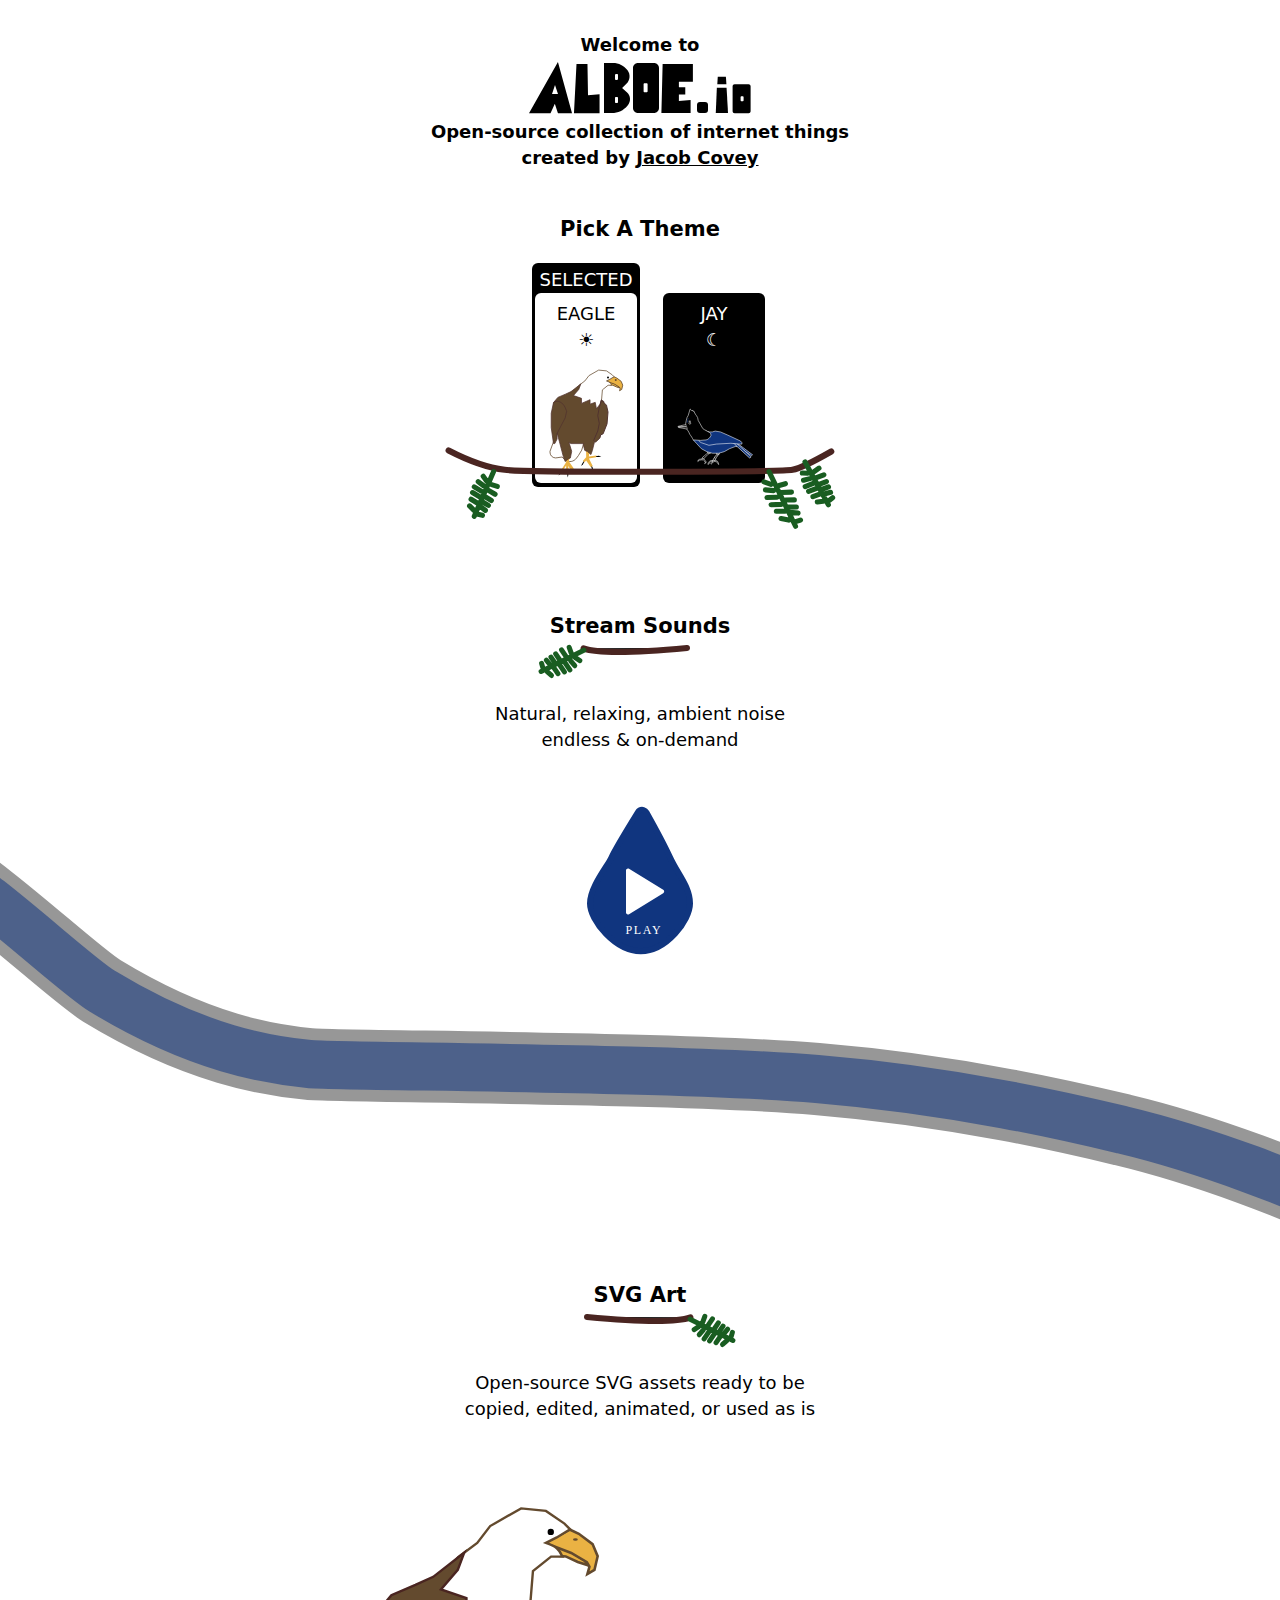
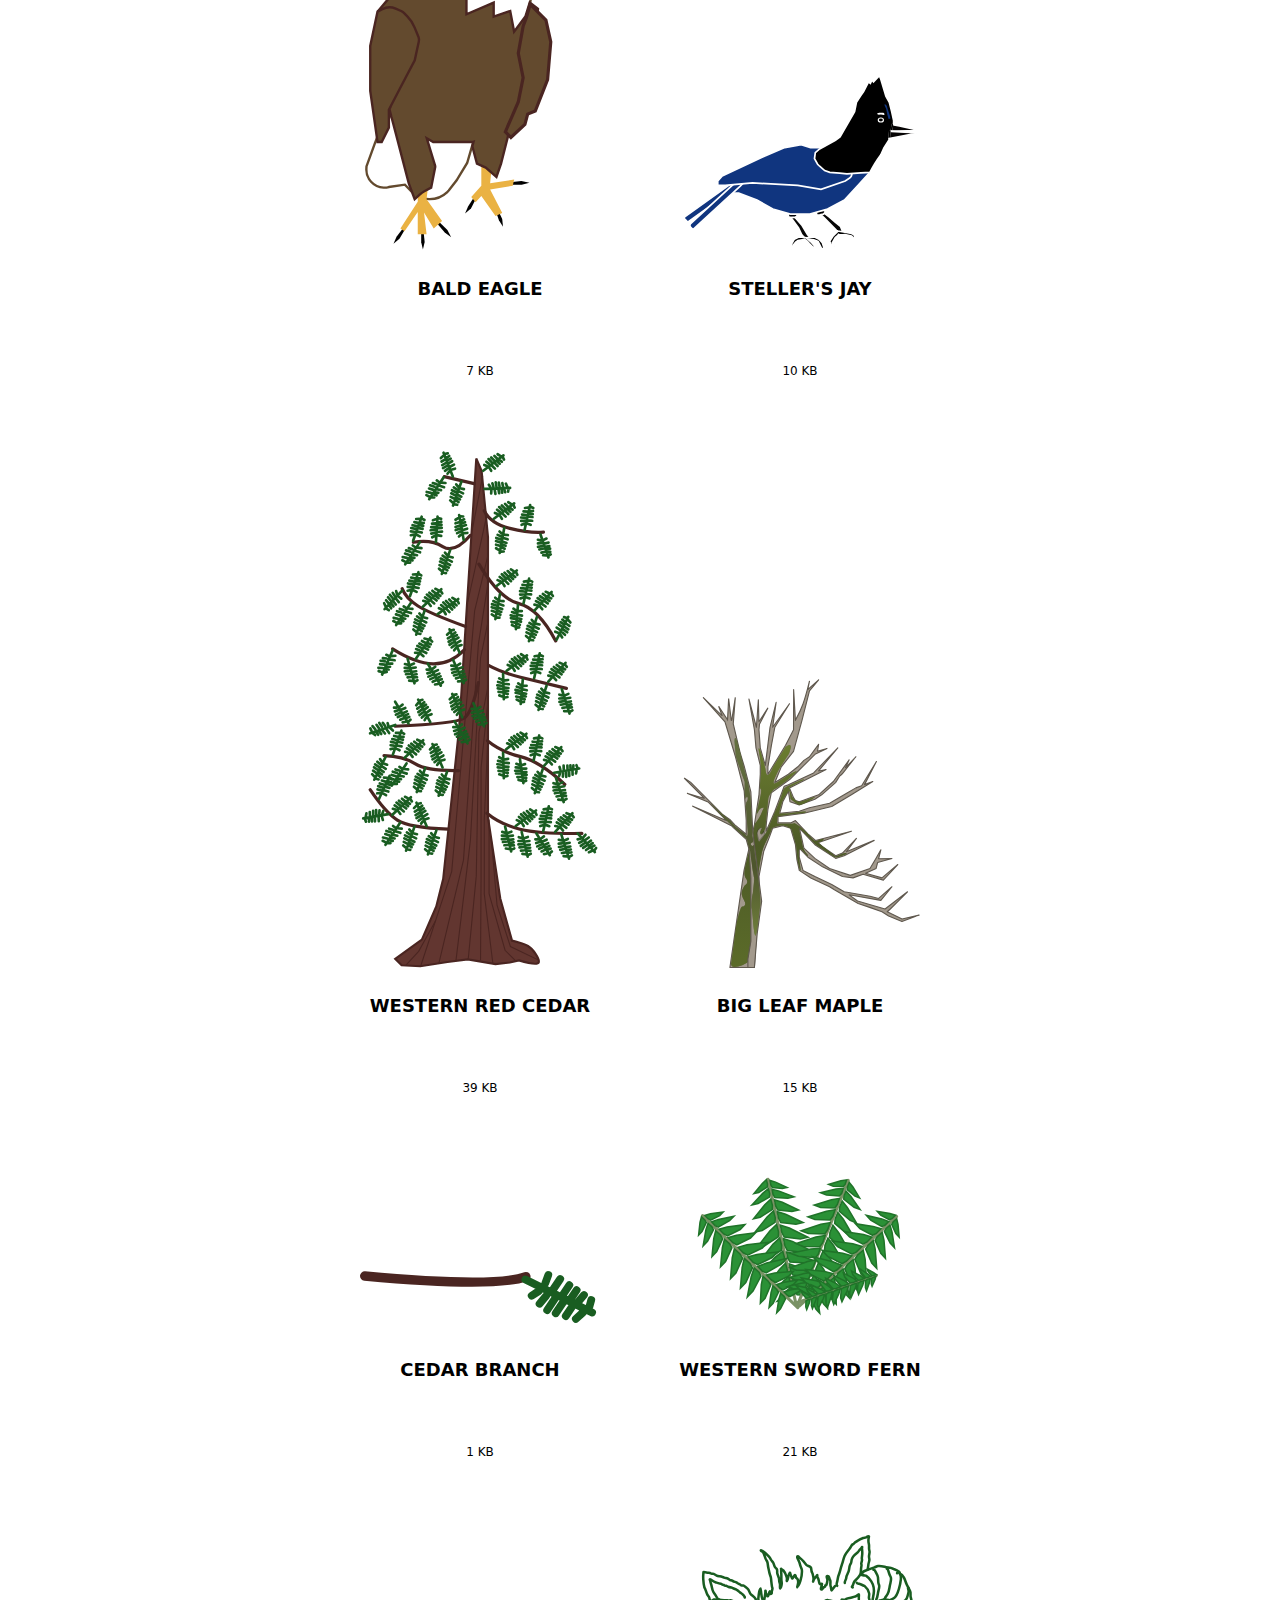
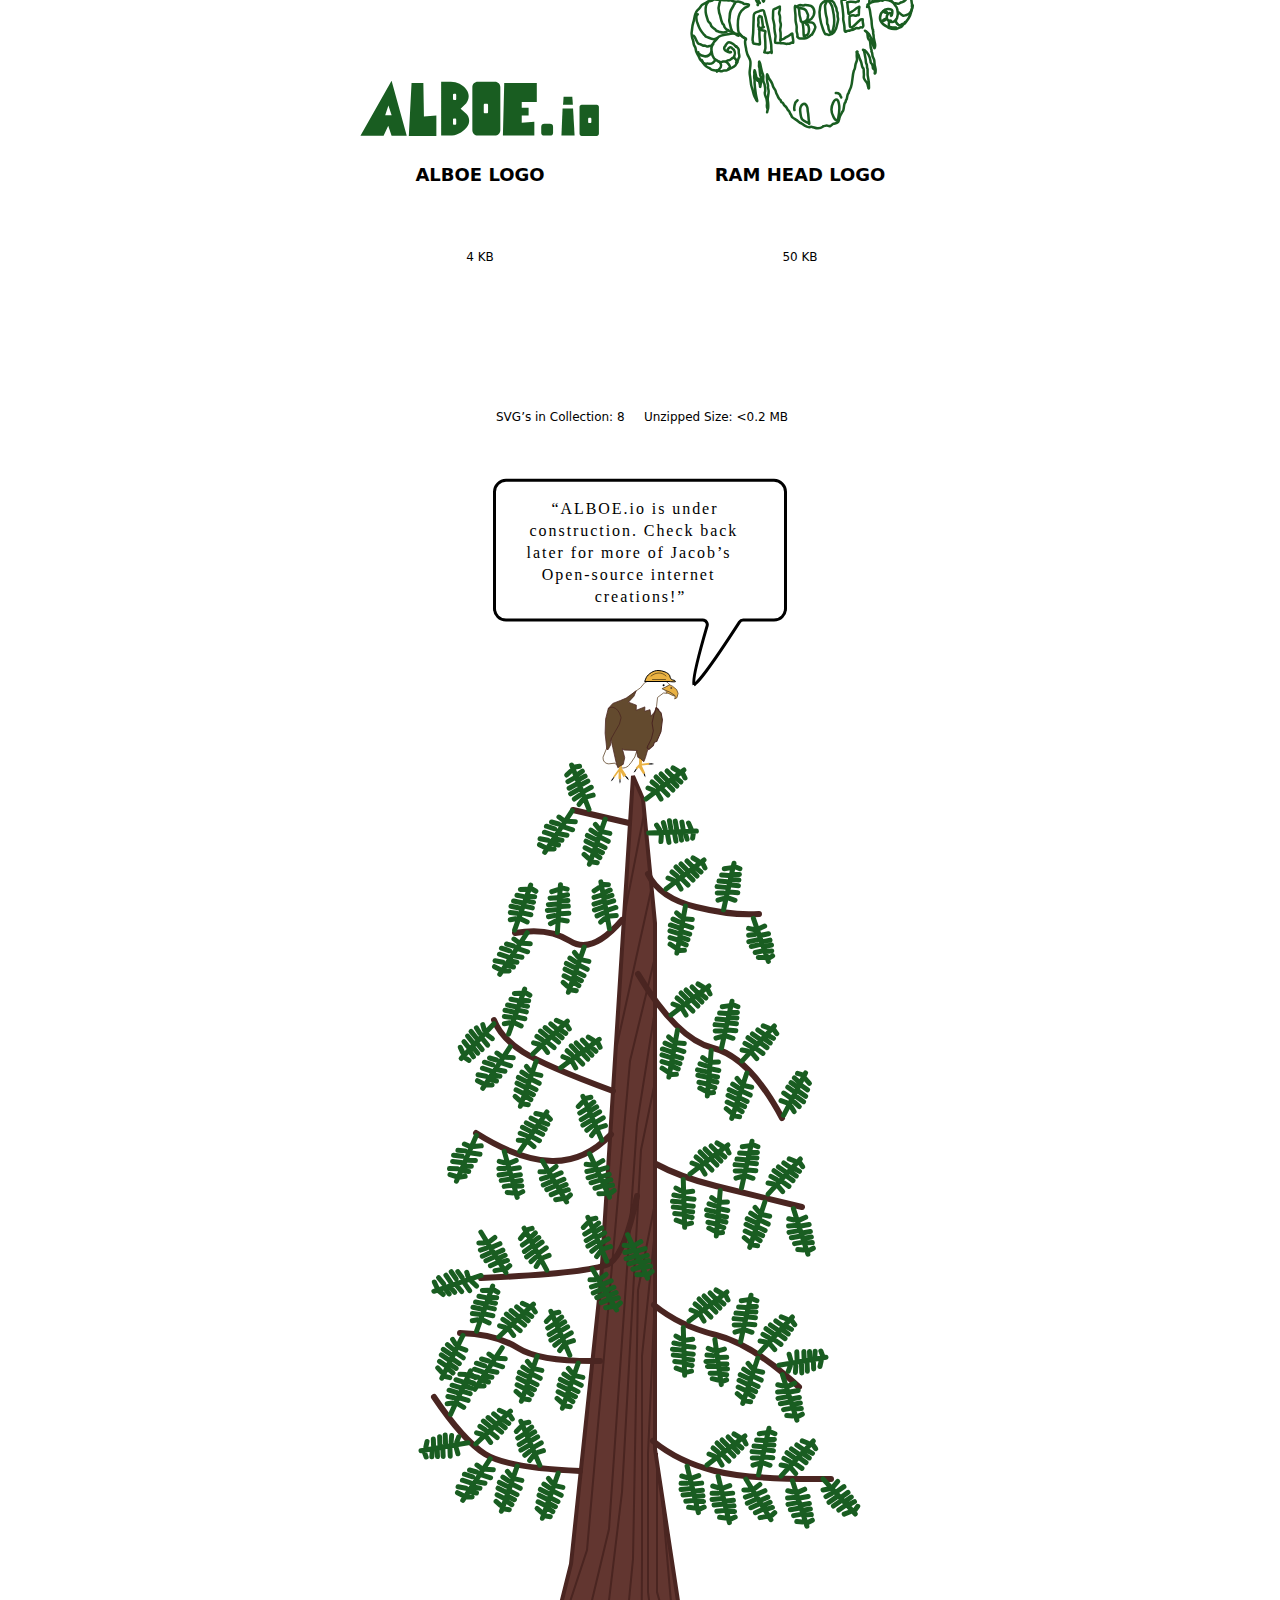
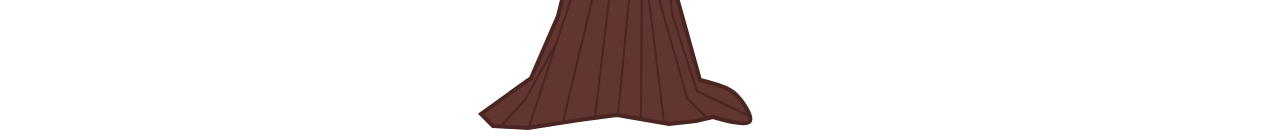
==== commit 24ecb11e: "Add Stream Sounds" ====
--- a/index.html
+++ b/index.html
@@ -71,7 +71,7 @@
 
           h3 {
               font-weight: 600;
-              text-transform: uppercase;
+              /* text-transform: uppercase; */
               color: var(--inv-color);
           }
 
@@ -130,7 +130,7 @@
           .small-branch-svg {
               position: relative;
               left: 24px;
-              top: -22px;
+              top: -18px;
               margin-bottom: -22px;
           }
 
@@ -276,6 +276,13 @@
               font-size: 16px;
               font-weight: 800px;
               cursor: pointer;
+              background: none;
+          }
+
+          .svg-button {
+            border-color: transparent;
+            background: transparent;
+            margin-top: 24px;
           }
 
           .below-btn {
@@ -324,6 +331,68 @@
               stroke: var(--inv-color);
           }
 
+          #stream-svg-water {
+            transition: all 1s ease-in-out;
+          }
+
+          #very-bottom-content {
+            position: absolute;
+            display: flex;
+            justify-content: center;
+            max-width: 100vw;
+            left: 0;
+            /* top: 90px; */
+            height: 20px;
+            padding-bottom: 64px;
+          }
+
+          #very-bottom-content figure {
+            margin: 0;
+          }
+
+          #bottom-content-left {
+            display: flex;
+            align-items: flex-end;
+            padding-right: 180px;
+          }
+
+          #bottom-content-right {
+            display: flex;
+            flex-direction: row-reverse;
+            align-items: flex-end;
+            padding-left: 180px;
+          }
+
+          #bottom-content-left svg {
+            -webkit-transform: scaleX(-1);
+            transform: scaleX(-1);
+          }
+
+          .shake figure svg {
+            animation: shake 0.42s cubic-bezier(.36,.07,.19,.97) both;
+            transform: translate3d(0, 0, 0);
+            backface-visibility: hidden;
+            /* perspective: 1000px; */
+          }
+
+          @keyframes shake {
+            10%, 90% {
+              transform: rotate(-4deg);
+            }
+            
+            20%, 80% {
+              transform: rotate(8deg);
+            }
+
+            30%, 50%, 70% {
+              transform: rotate(-12deg);
+            }
+          
+            40%, 60% {
+              transform: rotate(12deg);
+            }
+          }
+
           @media only screen and (max-width: 420px) {
             .individual-svg-li {
               width: 100%;
@@ -331,6 +400,7 @@
 
             .individual-figure svg {
               max-width: 90vw;
+              max-height: 300px;
             }
           }
       </style>
@@ -489,6 +559,69 @@
         </div>
       </div>
       <div class='main-content'>
+        <h3>Stream Sounds</h3>
+        <svg class='small-branch-svg' width="160px" height="45px" viewBox="0 0 154 45" version="1.1" xmlns="http://www.w3.org/2000/svg" xmlns:xlink="http://www.w3.org/1999/xlink" style="transform: scaleX(-1); left: -30px;">
+            <g id="branch" stroke-width="1" fill-rule="evenodd" stroke-linecap="round">
+                <path d="M0,6 C55.915029,11.1451129 90.3937863,11.2647245 103.436272,6.35883469" stroke="#4A2521" stroke-width="6"></path>
+                <path d="M105.703479,35.1942002 L143.703479,6.19420017 M137.703479,7.19420017 L132.703479,4.19420017 M131.703479,12.1942002 L126.703479,7.19420017 M126.703479,16.1942002 L120.703479,10.1942002 M121.703479,19.1942002 L115.703479,13.1942002 M116.703479,22.1942002 L111.703479,18.1942002 M112.703479,26.1942002 L107.703479,24.1942002 M120.703479,35.1942002 L117.703479,30.1942002 M127.703479,31.1942002 L121.703479,25.1942002 M136.703479,22.1942002 L131.703479,17.1942002 M132.703479,26.1942002 L127.703479,21.1942002 M144.703479,14.1942002 L142.703479,10.1942002 M140.703479,18.1942002 L135.703479,14.1942002" id="Combined-Shape" stroke="#195D21" stroke-width="5" transform="translate(125.203479, 19.694200) scale(1, -1) rotate(11.000000) translate(-125.203479, -19.694200) "></path>
+            </g>
+        </svg>
+        <p>
+            Natural, relaxing, ambient noise<br>endless & on-demand
+        </p>
+
+        <audio loop id='stream-sound-audio' src="/internalResources/assets/stream-sound.mp3"></audio>
+        <audio loop id='stream-sound-audio1' src="/internalResources/assets/stream-sound.mp3"></audio>
+
+        <button id='stream-play-btn' class='svg-button'>
+            <svg width="106px" height="150px" viewBox="0 0 106 150" version="1.1" xmlns="http://www.w3.org/2000/svg" xmlns:xlink="http://www.w3.org/1999/xlink">
+                <title>drop-play</title>
+                <g id="TV" stroke="none" stroke-width="1" fill="none" fill-rule="evenodd">
+                    <g id="Apple-TV-Copy-3" transform="translate(-901.000000, -276.000000)">
+                        <g id="UI" transform="translate(640.000000, 100.000000)">
+                            <g id="drop-play" transform="translate(264.000000, 176.000000)">
+                                <path d="M47.8461023,7.20726338 C32.1873311,32.5750761 23.4181175,47.6085524 21.5384615,52.3076923 C18.4615385,60 0,81.5384615 0,98.4615385 C0,115.384615 25.1103412,146.153846 50.7692308,146.153846 C76.4281204,146.153846 100,115.384615 100,98.4615385 C100,81.5384615 87.6923077,69.2307692 80,52.3076923 C75.4229915,42.2382736 67.5779379,27.2667873 56.4648393,7.39323338 L56.464832,7.39323744 C55.1170792,4.98305113 52.0706676,4.12177861 49.6604813,5.46953142 C48.9176493,5.88491589 48.2931427,6.48304067 47.8461023,7.20726338 Z" id="Path-51" stroke="#10357F" stroke-width="6" fill="#10357F"></path>
+                                <text id="Play" font-family="Avenir-Medium, Avenir" font-size="12" font-weight="400" letter-spacing="1.6900008" fill="#FFFFFF">
+                                    <tspan x="35.3999984" y="129">play</tspan>
+                                </text>
+                                <path d="M57.7055088,69.2845042 L78.6351677,103.455376 C79.2120977,104.397302 78.9162095,105.628579 77.974283,106.205509 C77.6598758,106.398083 77.298355,106.5 76.9296589,106.5 L35.0703411,106.5 C33.9657716,106.5 33.0703411,105.604569 33.0703411,104.5 C33.0703411,104.131304 33.1722579,103.769783 33.3648323,103.455376 L54.2944912,69.2845042 C54.8714212,68.3425777 56.1026976,68.0466895 57.0446242,68.6236195 C57.3140233,68.7886265 57.5405018,69.015105 57.7055088,69.2845042 Z" id="Triangle" fill="#FFFFFF" transform="translate(56.000000, 86.500000) rotate(90.000000) translate(-56.000000, -86.500000) "></path>
+                            </g>
+                        </g>
+                    </g>
+                </g>
+            </svg>
+        </button>
+
+        <button id='stream-pause-btn' class='svg-button' style='display: none;'>
+            <svg width="106px" height="149px" viewBox="0 0 106 149" version="1.1" xmlns="http://www.w3.org/2000/svg" xmlns:xlink="http://www.w3.org/1999/xlink">
+                <g id="TV" stroke="none" stroke-width="1" fill="none" fill-rule="evenodd">
+                    <g id="Apple-TV-Copy-4" transform="translate(-907.000000, -277.000000)">
+                        <g id="UI" transform="translate(640.000000, 100.000000)">
+                            <g id="drop-play" transform="translate(270.000000, 176.000000)">
+                                <path d="M47.8461023,7.20726338 C32.1873311,32.5750761 23.4181175,47.6085524 21.5384615,52.3076923 C18.4615385,60 0,81.5384615 0,98.4615385 C0,115.384615 25.1103412,146.153846 50.7692308,146.153846 C76.4281204,146.153846 100,115.384615 100,98.4615385 C100,81.5384615 87.6923077,69.2307692 80,52.3076923 C75.4229915,42.2382736 67.5779379,27.2667873 56.4648393,7.39323338 L56.464832,7.39323744 C55.1170792,4.98305113 52.0706676,4.12177861 49.6604813,5.46953142 C48.9176493,5.88491589 48.2931427,6.48304067 47.8461023,7.20726338 Z" id="Path-51" stroke="#10357F" stroke-width="6"></path>
+                                <text id="pause" font-family="Avenir-Medium, Avenir" font-size="12" font-weight="400" letter-spacing="1.6900008" fill="#10357F">
+                                    <tspan x="29.658998" y="127">pause</tspan>
+                                </text>
+                                <path d="M65,68 C66.1045695,68 67,68.8954305 67,70 L67,106 C67,107.104569 66.1045695,108 65,108 L59,108 C57.8954305,108 57,107.104569 57,106 L57,70 C57,68.8954305 57.8954305,68 59,68 L65,68 Z M40,68 C41.1045695,68 42,68.8954305 42,70 L42,106 C42,107.104569 41.1045695,108 40,108 L34,108 C32.8954305,108 32,107.104569 32,106 L32,70 C32,68.8954305 32.8954305,68 34,68 L40,68 Z" id="Combined-Shape" fill="#10357F"></path>
+                            </g>
+                        </g>
+                    </g>
+                </g>
+            </svg>
+        </button>
+
+        <svg width="2050px" height="692px" viewBox="0 0 2050 692" version="1.1" xmlns="http://www.w3.org/2000/svg" xmlns:xlink="http://www.w3.org/1999/xlink" style='margin-top: -180px; margin-bottom: -220px; pointer-events: none;'>
+            <title>stream</title>
+            <g id="TV" stroke="none" stroke-width="1" fill="none" fill-rule="evenodd" stroke-linecap="round">
+                <g id="Desktop" transform="translate(-46.000000, -292.000000)">
+                    <g id="stream" transform="translate(82.000000, 327.416875)">
+                        <path id='stream-svg-bed' d="M0,0.583124641 C158,9.24979131 253.333333,22.2497913 286,39.5831246 C335,65.5831246 422.438927,149.210926 451,166.583125 C548,225.583125 619.500688,235.857385 658,239.583125 C689,242.583125 1022,242.583125 1166,254.583125 C1310,266.583125 1426,294.583125 1472,305.583125 C1518,316.583125 1663,357.583125 1778,429.583125 C1854.66667,477.583125 1921.33333,541.249791 1978,620.583125" id="stream-bed" stroke="#979797" stroke-width="72"></path>
+                        <path id='stream-svg-water' d="M0,0.583124641 C158,9.24979131 253.333333,22.2497913 286,39.5831246 C335,65.5831246 422.438927,149.210926 451,166.583125 C548,225.583125 619.500688,235.857385 658,239.583125 C689,242.583125 1022,242.583125 1166,254.583125 C1310,266.583125 1426,294.583125 1472,305.583125 C1518,316.583125 1663,357.583125 1778,429.583125 C1854.66667,477.583125 1921.33333,541.249791 1978,620.583125" id="stream-water" stroke-opacity="0.55" stroke="#10357F" stroke-width="48"></path>
+                    </g>
+                </g>
+            </g>
+        </svg>
+
           <h3>SVG Art</h3>
           <svg class='small-branch-svg' width="160px" height="45px" viewBox="0 0 154 45" version="1.1" xmlns="http://www.w3.org/2000/svg" xmlns:xlink="http://www.w3.org/1999/xlink">
               <g id="branch" stroke-width="1" fill-rule="evenodd" stroke-linecap="round">
@@ -498,7 +631,6 @@
           </svg>
           <p>
               Open-source SVG assets ready to be<br>copied, edited, animated, or used as is
-            
           </p>
           <div id='individual-svg-section'></div>
           <div class='download-collection-btn'>
@@ -525,8 +657,6 @@
       </div>
       <div class='bottom-section'>
           <!-- SVG TREE -->
-          <?xml
-          version="1.0" encoding="UTF-8"?>
           <svg width="450px" height="1253px" id='bottom-section-svg' viewBox="0 0 450 1253" version="1.1" xmlns="http://www.w3.org/2000/svg" xmlns:xlink="http://www.w3.org/1999/xlink">
               <title>bottom-section</title>
               <g id="Cedar" stroke="none" stroke-width="1" fill="none" fill-rule="evenodd">
@@ -719,6 +849,10 @@
               </g>
           </svg>
           <!-- END OF TREE SVG -->
+          <!-- <div id='very-bottom-content'>
+            <div id='bottom-content-left'></div>
+            <div id='bottom-content-right'></div>
+          </div> -->
       </div>
     </main>
 <script>
@@ -741,6 +875,68 @@
     sunBtn.addEventListener('click', sunBtnListenr);
     moonBtn.addEventListener('click', moonBtnListenr);
 
+    // Setup stream audio
+    // TODO: move this to a Web Component
+    let streamFlowing = false;
+    let intervalId = null;
+
+    const streamPlay = document.getElementById('stream-play-btn');
+    const streamPause = document.getElementById('stream-pause-btn');
+
+    const audio = document.getElementById('stream-sound-audio');
+    const audio1= document.getElementById('stream-sound-audio1');
+    const streamSvgWater = document.getElementById('stream-svg-water');
+
+    const setStreamStyleFlowing = () => {
+        streamSvgWater.style.setProperty('stroke-opacity', '.78');
+        streamSvgWater.style.setProperty('stroke-width', '58');
+    }
+
+    const setStreamStyleFlowing1 = () => {
+        streamSvgWater.style.setProperty('stroke-opacity', '.88');
+        streamSvgWater.style.setProperty('stroke-width', '52');
+    }
+
+    const setStreamStyleStill = () => {
+        streamSvgWater.style.setProperty('stroke-opacity', '.55');
+        streamSvgWater.style.setProperty('stroke-width', '48');
+    }
+
+    const startStream = () => {
+        streamFlowing = true;
+        streamPlay.style.setProperty('display', 'none');
+        streamPause.style.setProperty('display', 'flex');
+        audio.play();
+
+        setStreamStyleFlowing();
+
+        intervalId = window.setInterval(function(){
+            setStreamStyleFlowing1();
+            setTimeout( () => {
+                intervalId && streamFlowing && setStreamStyleFlowing();
+            }, 1000)
+        }, 2000);
+
+        setTimeout( () => {
+            streamFlowing && audio1.play();
+        }, 5000)
+    }
+
+    const stopStream = () => {
+        streamFlowing = false;
+        streamPlay.style.setProperty('display', 'flex');
+        streamPause.style.setProperty('display', 'none');
+        audio.pause();
+        audio1.pause();
+        intervalId && clearInterval(intervalId)
+        setStreamStyleStill();
+    }
+
+    const startBtnListenr = (el)=>startStream();
+    const pauseBtnListenr = (el)=>stopStream();
+    streamPlay.addEventListener('click', startBtnListenr);
+    streamPause.addEventListener('click', pauseBtnListenr);
+
     // Setup individual SVG cards
     // TODO: move this to a Web Component
 
@@ -750,14 +946,7 @@
         const list = document.createElement('ul');
         container.appendChild(list);
 
-        // get download svg 
-        const downloadSvgInner = document.createElement('div');
-        fetch('/internalResources/assets/download-icon.svg').then(r=>r.text()).then(inner=>{
-            downloadSvg.innerHTML = inner;
-        });
-
         j.collection.map((graphic)=>{
-            console.log('graphic')
             const liEl = document.createElement('li');
             list.appendChild(liEl);
 
@@ -793,12 +982,43 @@
 
             const sizeLabel = document.createElement('div');
             desktopHover.appendChild(sizeLabel);
-            sizeLabel.innerText = graphic.size
+            sizeLabel.innerText = graphic.size;
             sizeLabel.classList.add('size-label');
-
         });
-    }
-    ).catch(console.error.bind(console));
+    })
+    // .then(() => {
+    //   if (document.body.offsetWidth > 800) {
+    //     const leftContent = document.getElementById('bottom-content-left');
+    //     const rightContent = document.getElementById('bottom-content-right');
+    //     const bottomContent = document.getElementById('very-bottom-content');
+
+    //     const fernFigure = document.createElement('figure');
+    //     fetch('/internalResources/assets/svgCollection/western-sword-fern.svg').then(r=>r.text()).then(inner=>{
+    //       fernFigure.innerHTML = inner;
+    //     }).then(() => {
+    //       leftContent.appendChild(fernFigure.cloneNode(true));
+    //       leftContent.appendChild(fernFigure.cloneNode(true));
+    //       rightContent.appendChild(fernFigure.cloneNode(true));
+    //       rightContent.appendChild(fernFigure.cloneNode(true));
+
+    //       // bottomContent.style.marginTop = fernFigure.offsetHeight * -1
+    //     });
+
+    //     if (document.body.offsetWidth > 1200) {
+    //       const mapleFigure = document.createElement('figure');
+    //       fetch('/internalResources/assets/svgCollection/big-leaf-maple.svg').then(r=>r.text()).then(inner=>{
+    //         mapleFigure.innerHTML = inner;
+    //       }).then(() => {
+    //         leftContent.appendChild(mapleFigure.cloneNode(true));
+    //         rightContent.appendChild(mapleFigure.cloneNode(true));
+
+    //         // bottomContent.style.marginTop = mapleFigure.offsetHeight * -1
+    //       });
+    //     }
+
+    //   }
+    // })
+    .catch(console.error.bind(console));
 </script>
   </body>
 </html>
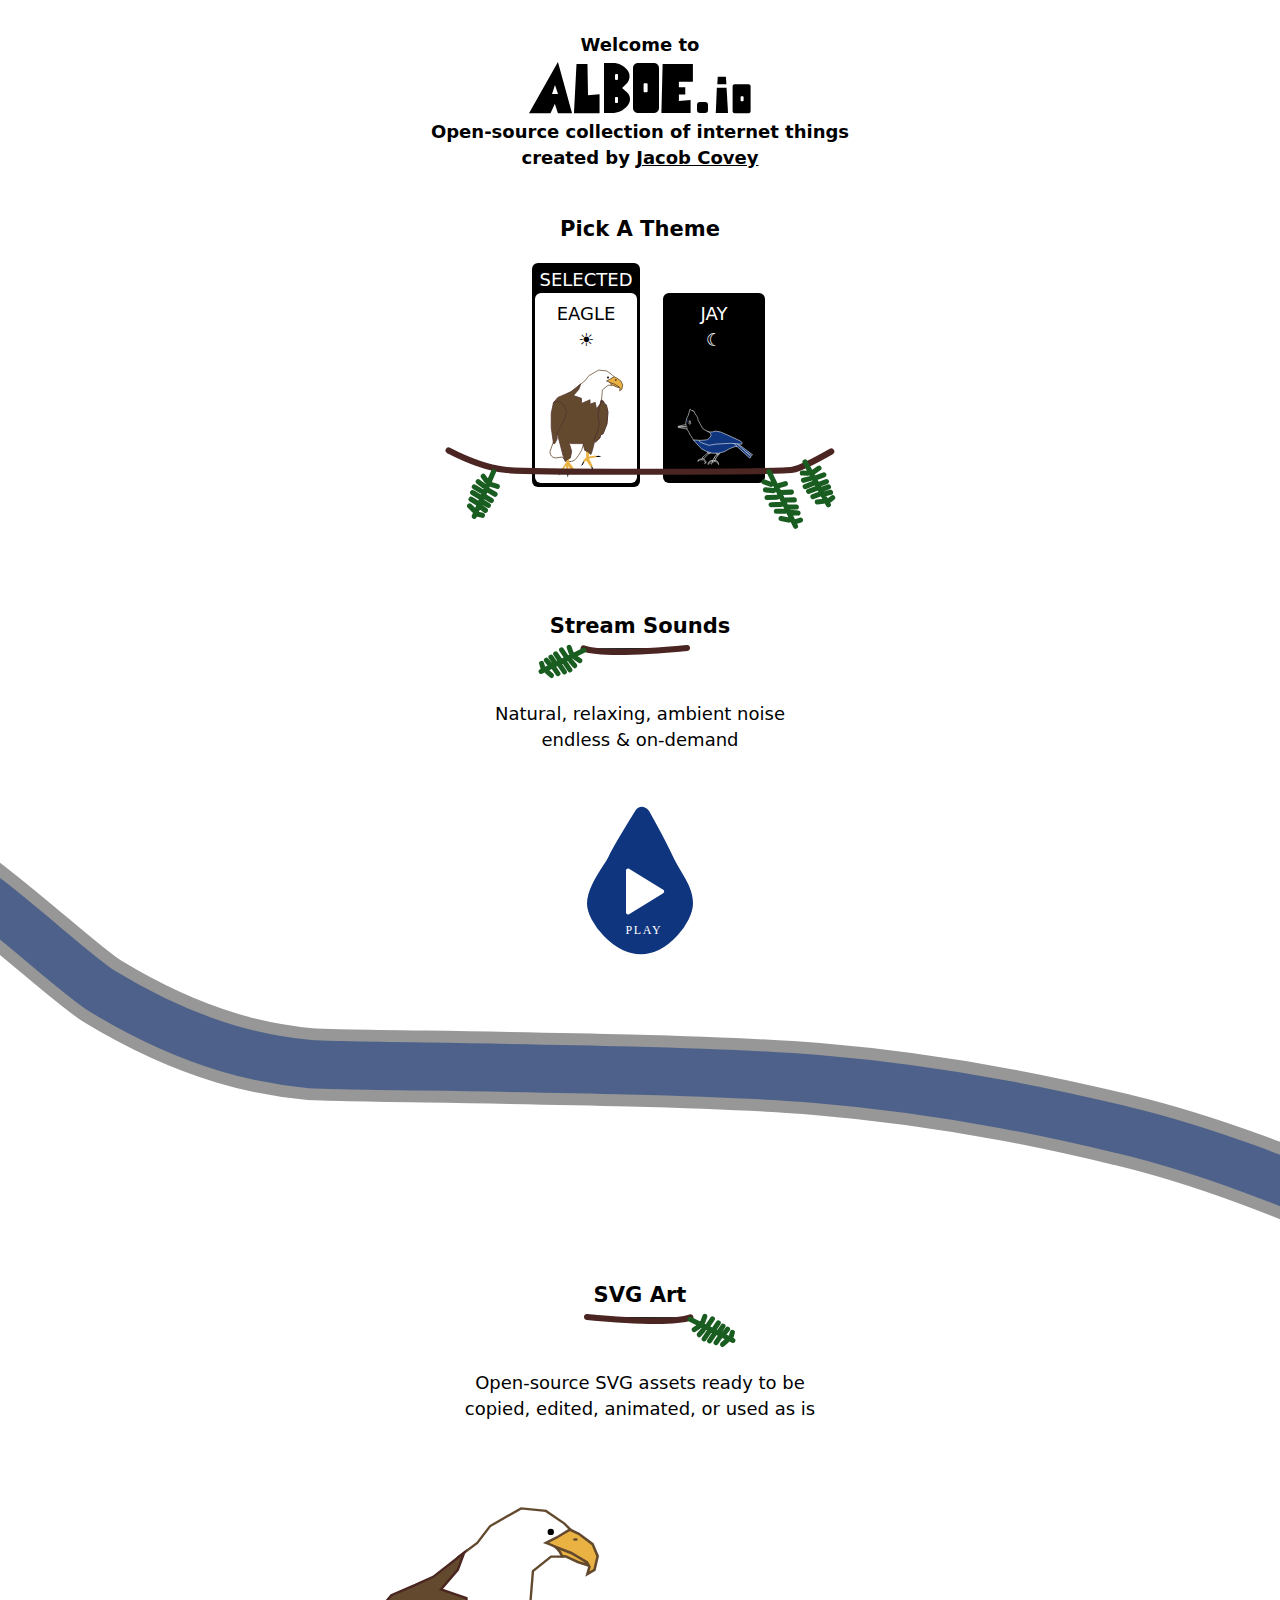
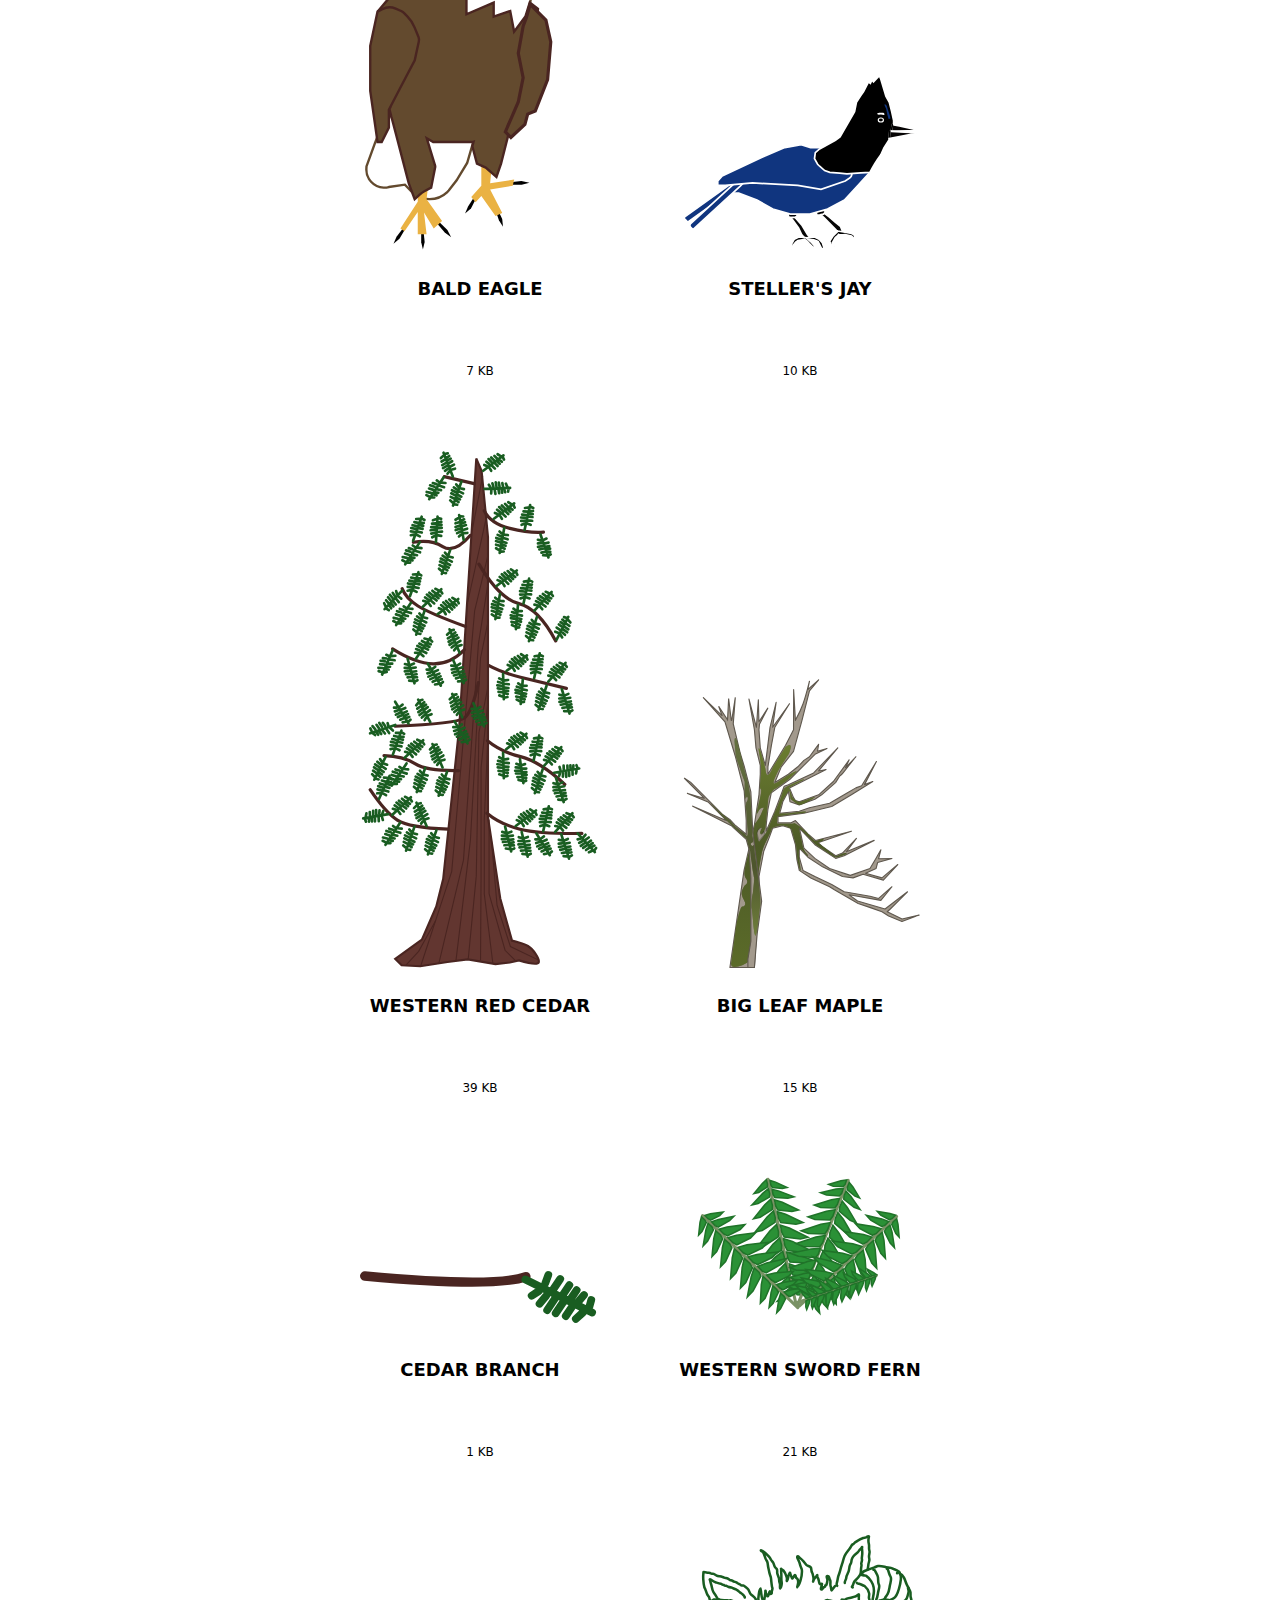
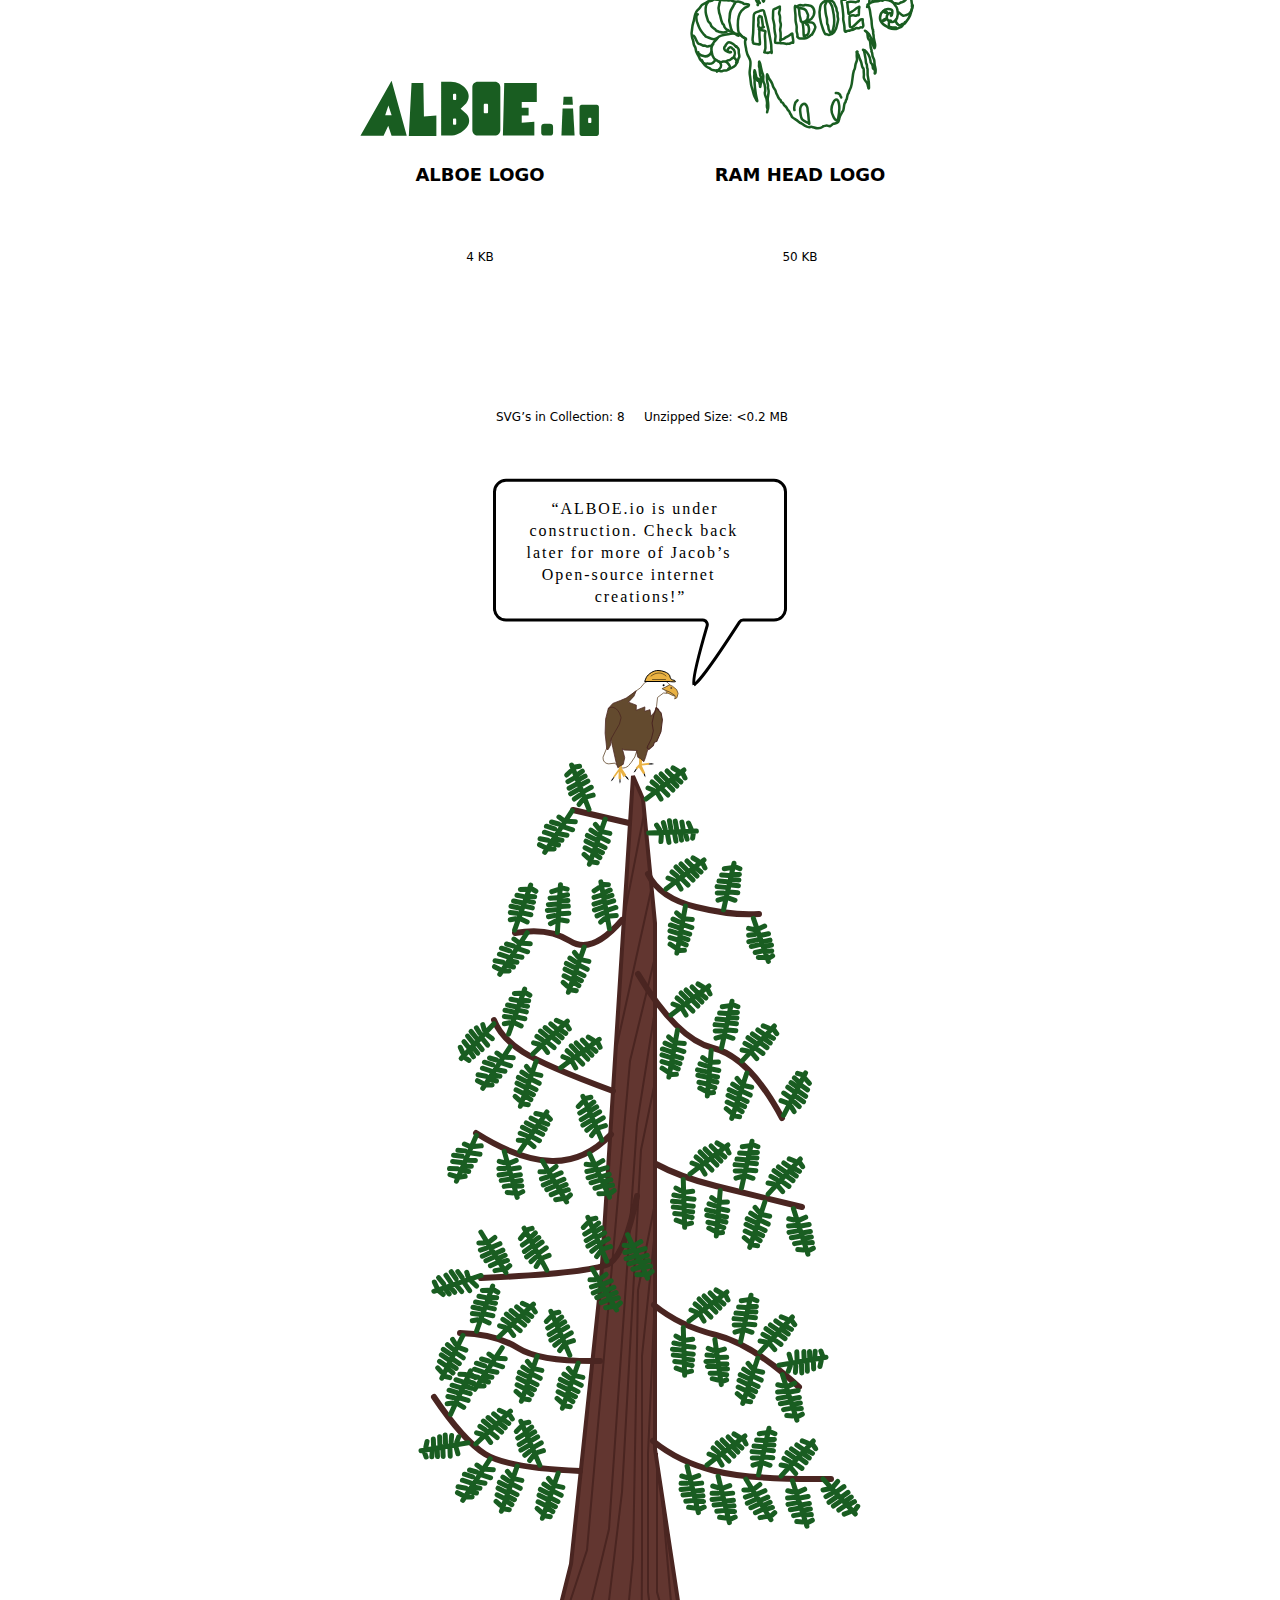
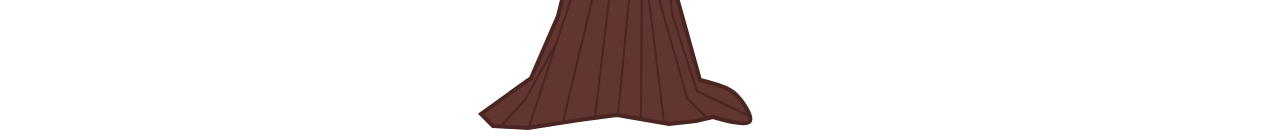
==== commit bdb1dbb8: "Update index.html" ====
--- a/index.html
+++ b/index.html
@@ -195,6 +195,9 @@
               display: flex;
               align-items: center;
               flex-direction: column;
+              width: 100vw;
+              max-width: 100vw;
+              overflow-x: clip;
           }
 
           .download-icon {
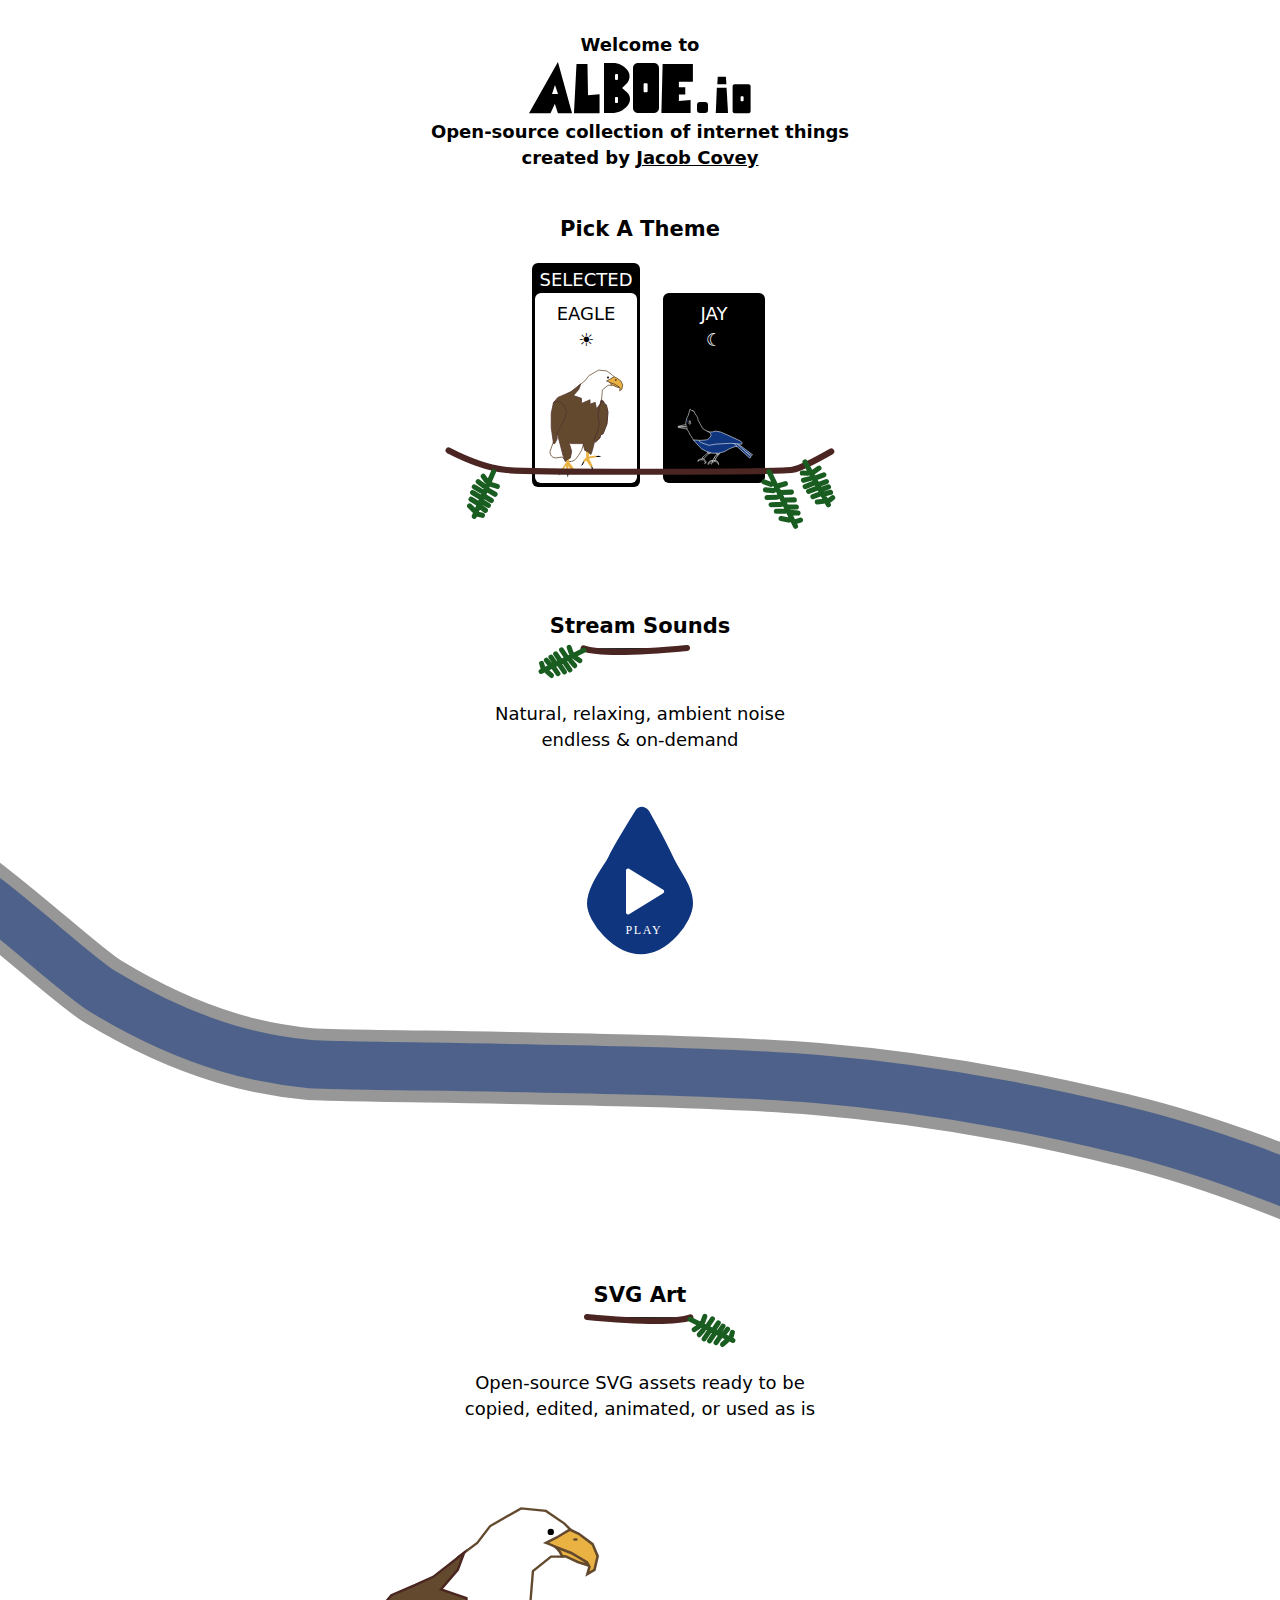
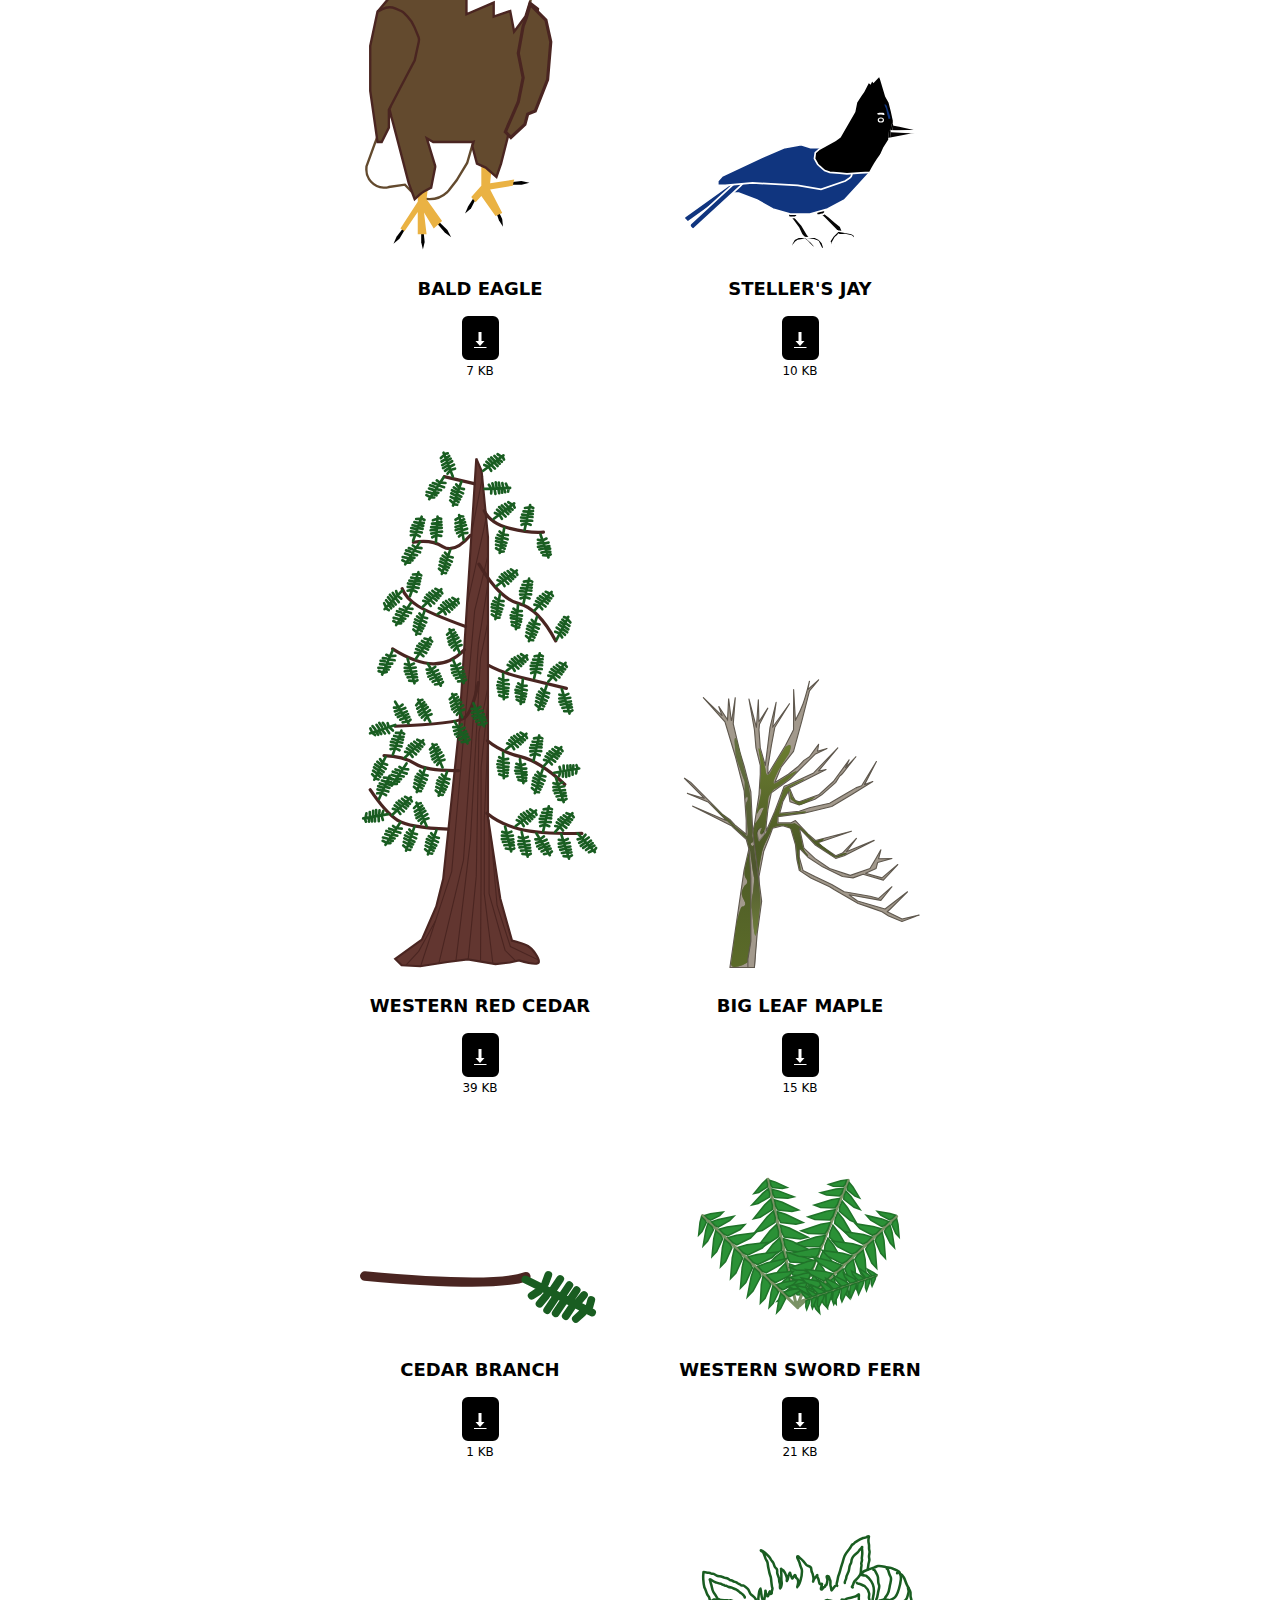
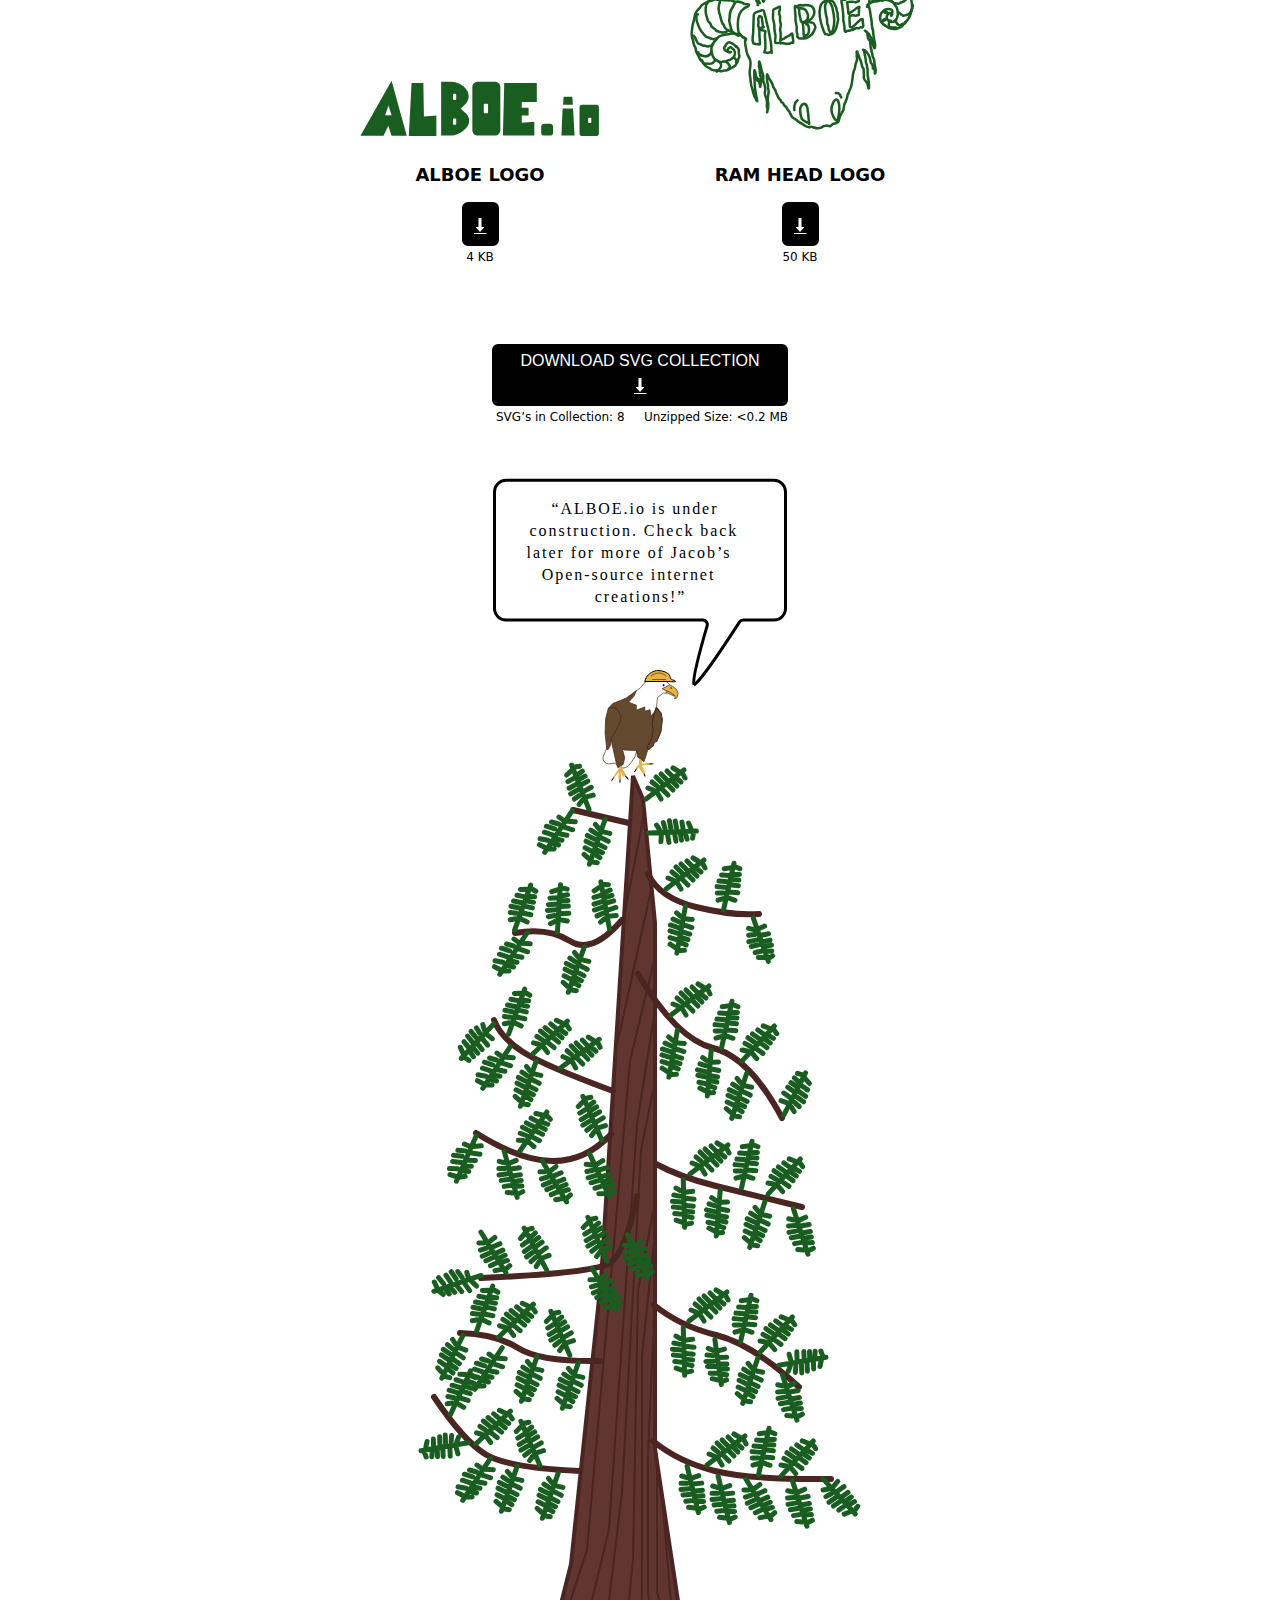
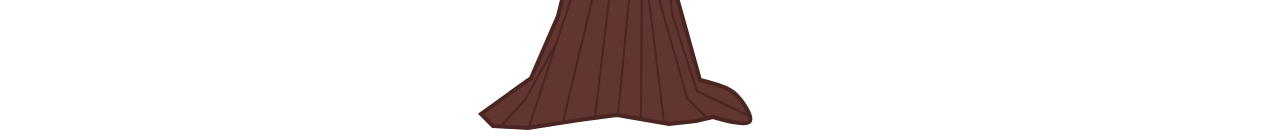
==== commit 3d12530e: "Update index.html" ====
--- a/index.html
+++ b/index.html
@@ -279,7 +279,6 @@
               font-size: 16px;
               font-weight: 800px;
               cursor: pointer;
-              background: none;
           }
 
           .svg-button {
